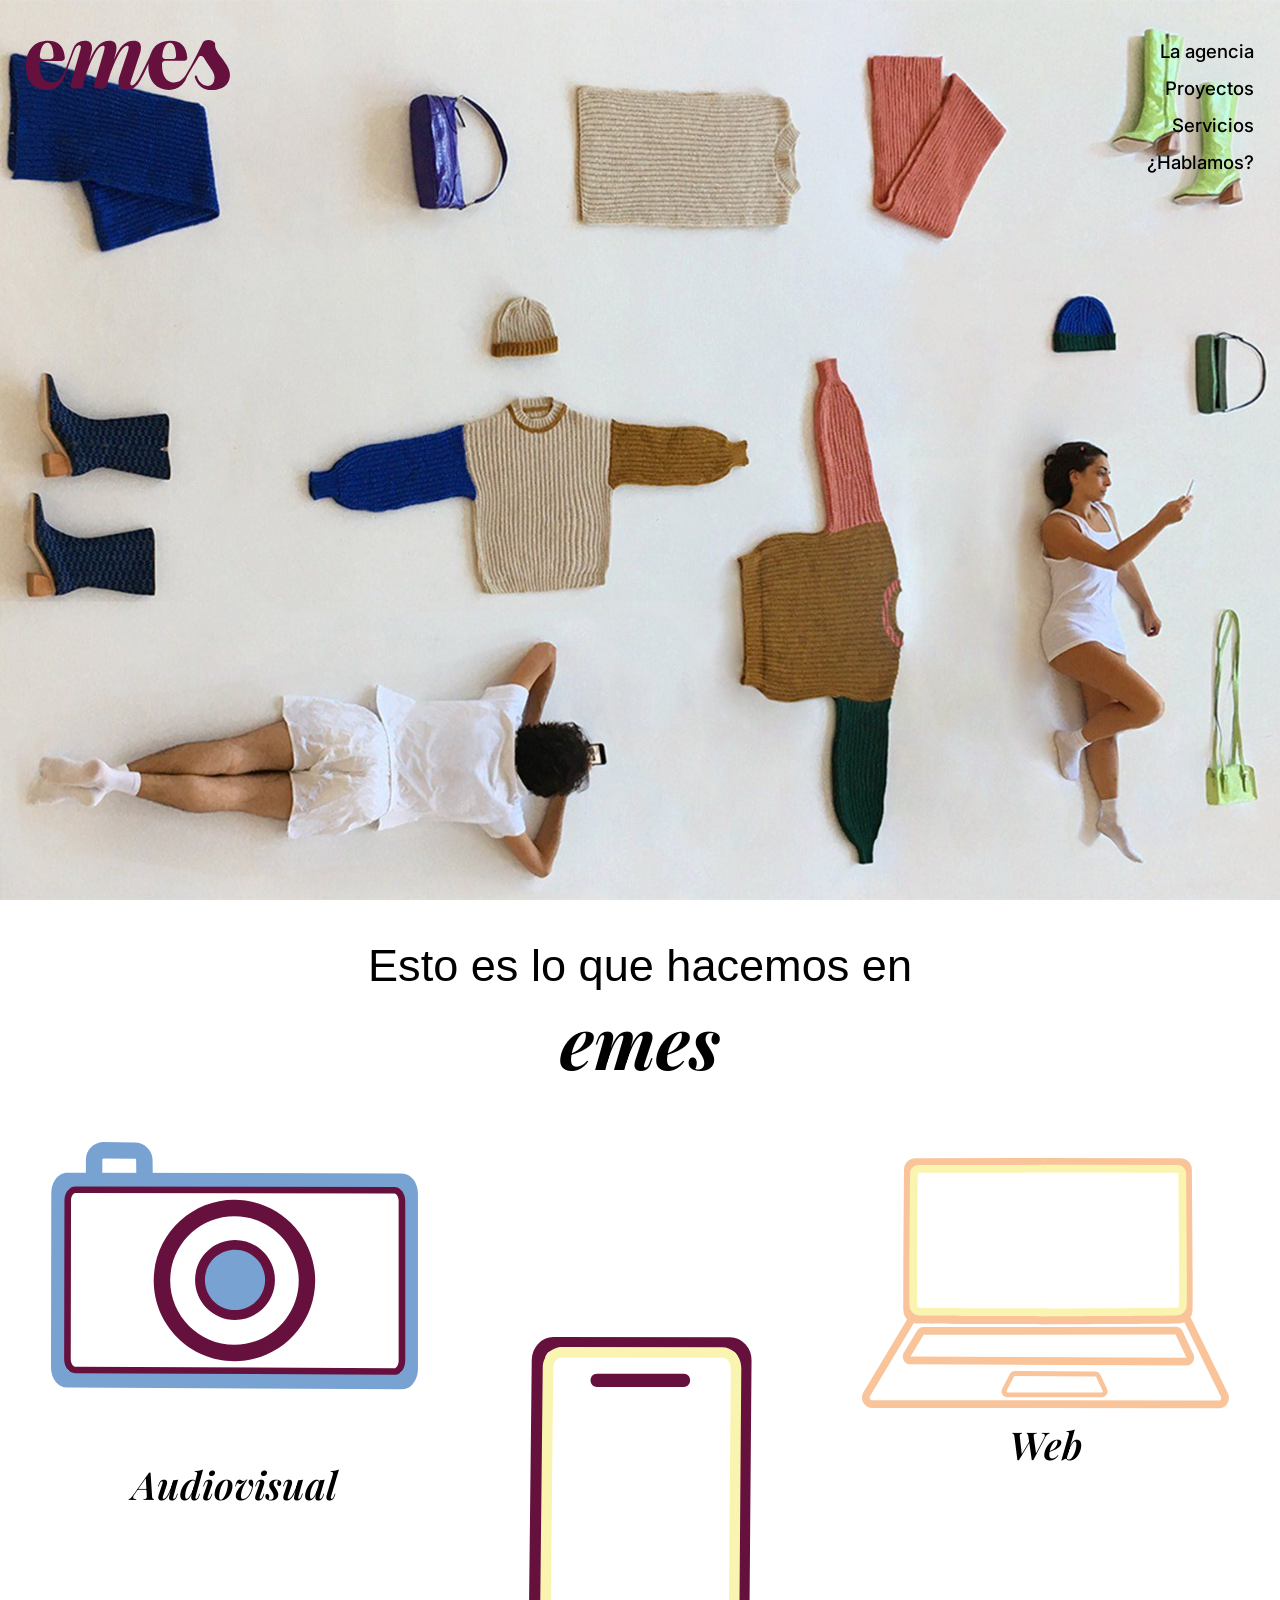
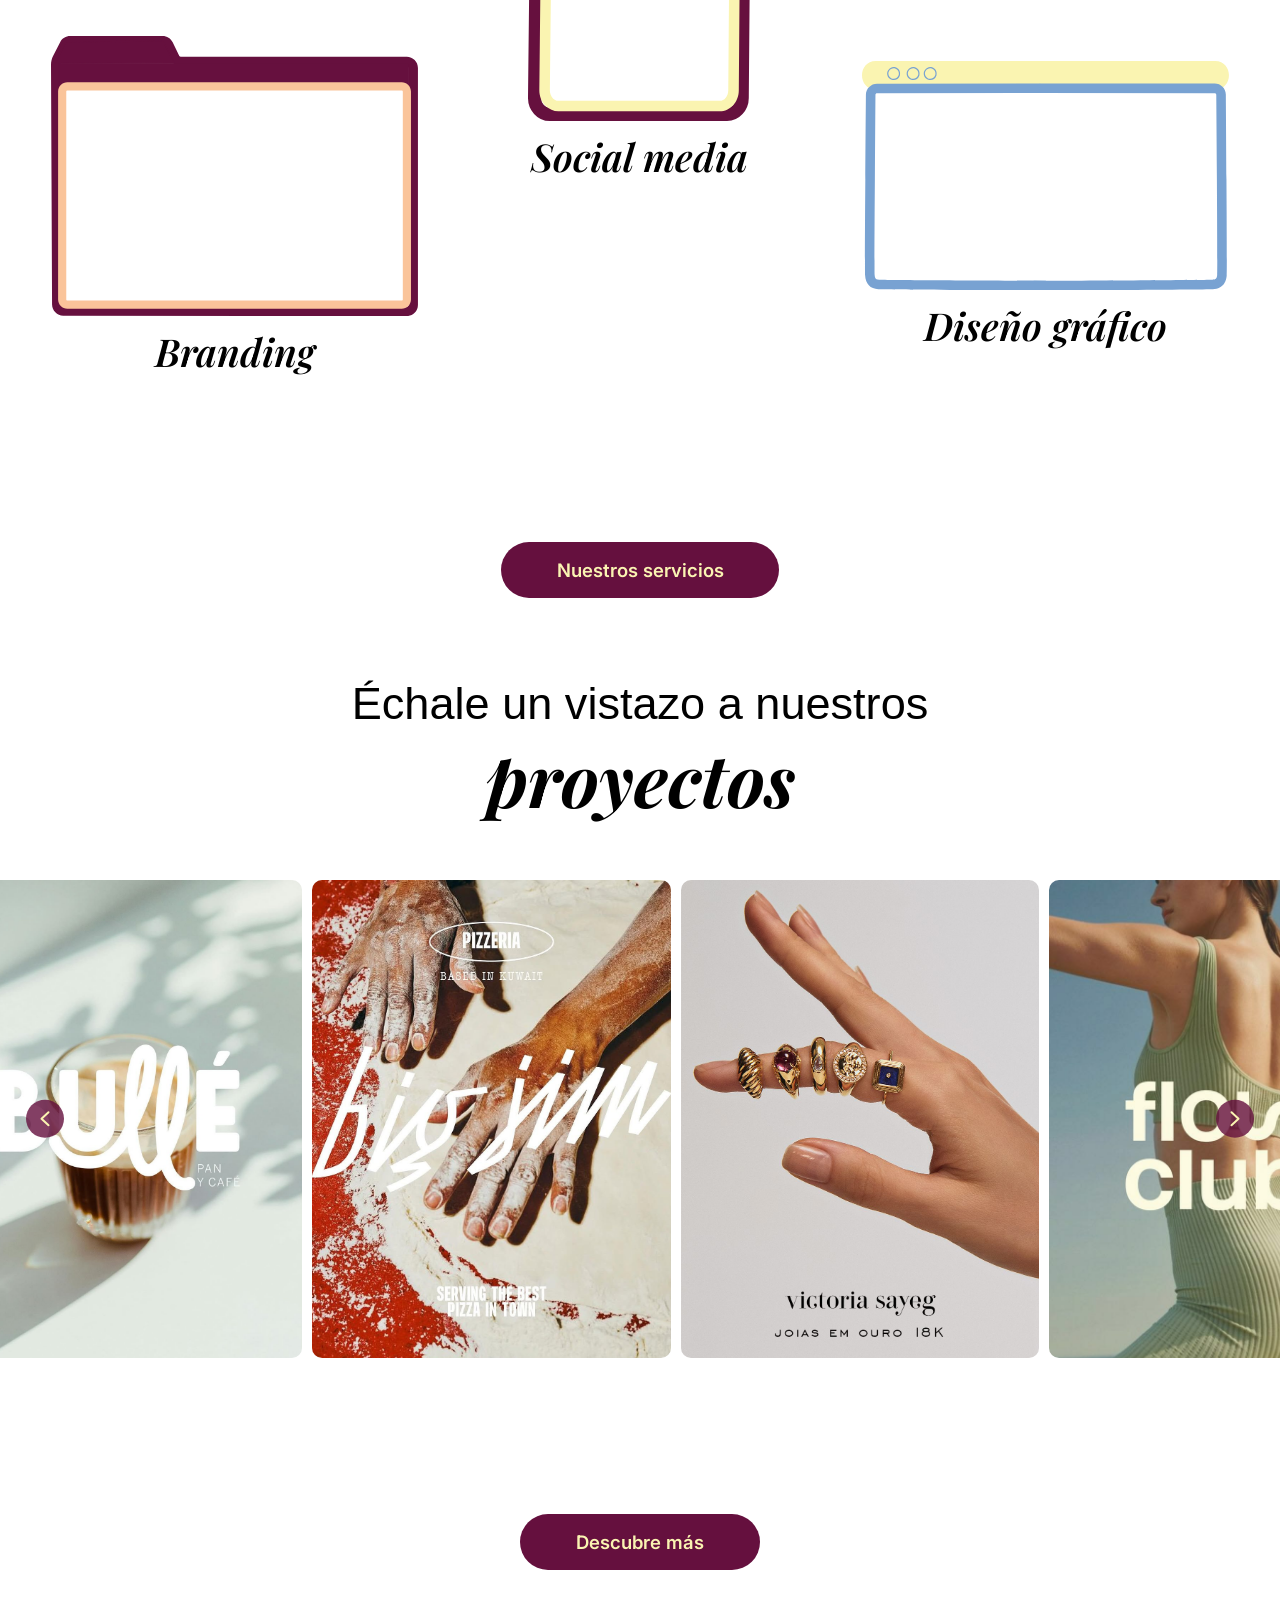
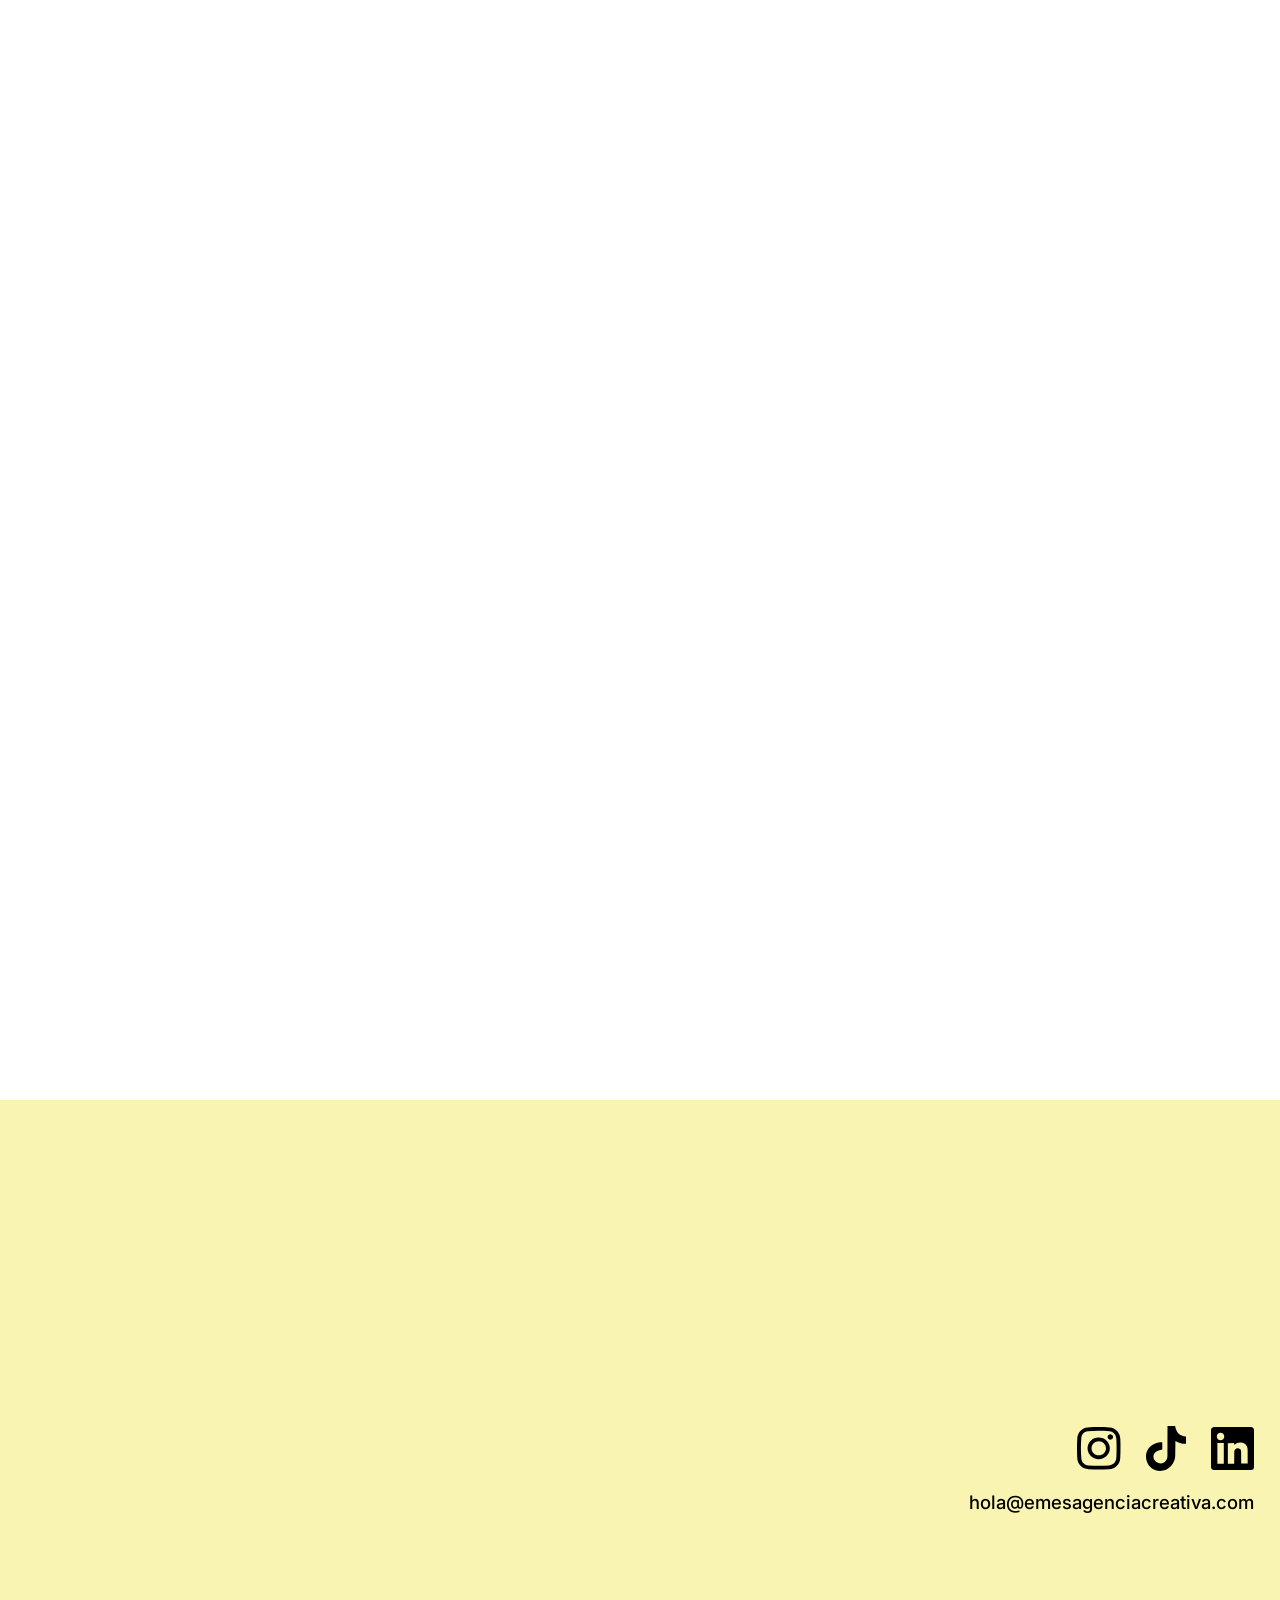
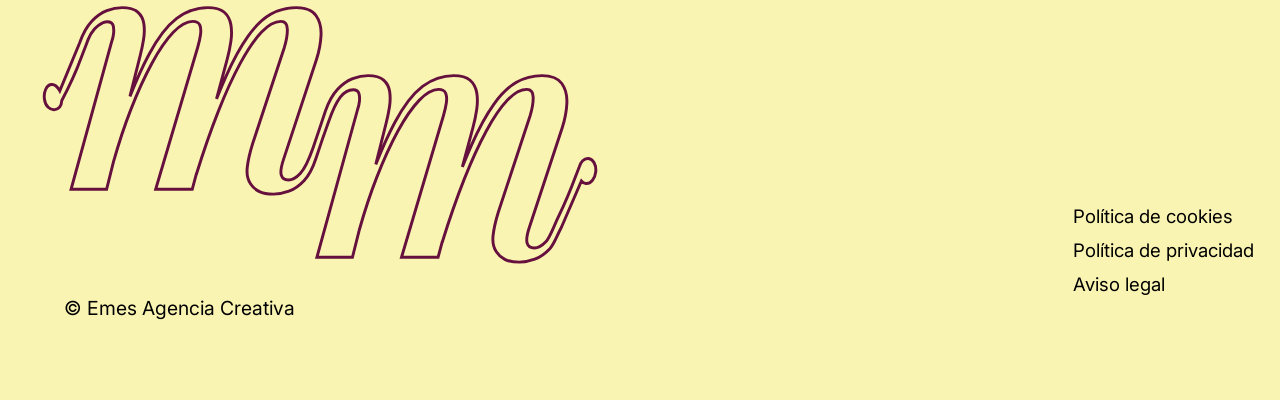
==== index.html @ 0c2b0e10 "Add files via upload" ====
<!DOCTYPE html>
<html lang="es">

<head>
    <meta charset="UTF-8">
    <meta name="viewport" content="width=device-width, initial-scale=1.0">
    <title>Emes Agencia Creativa</title>
    <link rel="preconnect" href="https://fonts.googleapis.com">
    <link rel="preconnect" href="https://fonts.gstatic.com" crossorigin>
    <link
        href="https://fonts.googleapis.com/css2?family=Inter:wght@100..900&family=Playfair+Display:ital,wght@0,400..900;1,400..900&display=swap"
        rel="stylesheet">
    <link href="https://api.fontshare.com/v2/css?f[]=excon@1,2&display=swap" rel="stylesheet">
    <link rel="stylesheet" href="estilo.css">
</head>

<body>

    <header class="header">
        <nav class="nav-container" id="main-nav">
            <h1 class="header__logo">
                <a href="#" aria-label="Emes Agencia Creativa - inicio">
                    <img src="assets/logo-emes-morado.svg" alt="logo" class="logo-img">
                    <span class="visually-hidden">Emes Agencia Creativa</span>
                </a>
            </h1>

            <input type="checkbox" id="menu-toggle" class="menu-checkbox">

            <label for="menu-toggle" class="nav__burguer" aria-label="Abrir menú">
                <span></span>
                <span></span>
                <span></span>
            </label>

            <div class="header__menu">
                <ul class="header__menu_list">
                    <li><a href="la-agencia/index.html">La agencia</a></li>
                    <li><a href="proyectos/index.html">Proyectos</a></li>
                    <li><a href="servicios/index.html">Servicios</a></li>
                    <li><a href="contacto/index.html">¿Hablamos?</a></li>
                </ul>
            </div>

            <!-- OVERLAY MENÚ HAMBURGUESA -->
            <div class="menu__overlay">

                <div class="menu__overlay_header">
                    <?xml version="1.0" encoding="UTF-8"?>
                    <svg id="svg-emes-contorno" data-name="Capa 1" xmlns="http://www.w3.org/2000/svg"
                        viewBox="0 0 265.86 65.79" class="menu__overlay_emes-logo menu__overlay_logo--solid">
                        <defs>
                            <style>
                                .cls-1 {
                                    fill: none;
                                    stroke: #66103e;
                                    stroke-miterlimit: 10;
                                }
                            </style>
                        </defs>
                        <path class="cls-1"
                            d="M264.21,39.66v-.12c-1.44-3.66-4.04-8.09-7.8-13.31l-2.72-3.62c-3.07-4.04-5.23-7.33-6.48-9.89-.31-.64-.76-1.99-1.08-3.75-.47-2.64.33-3.66-.31-4.66-2.44-3.87-8.82-4.66-13.31-2.93-1.08.42-2.81,2.23-3.65,5.11-9.07,19.13-16.88,33.25-21.14,39.73-.57.88-4.19,6.26-9.12,8.18-3.12,1.22-6.31,1.16-6.31,1.16-2.65,0-5.12-.78-7.42-2.34-2.3-1.55-4.17-4.05-5.61-7.47-1.44-3.42-2.16-7.71-2.16-12.86,0-.56,0-1.08,0-1.58.02-2.17,1.78-3.91,3.95-3.91h24.89c2.31,0,4.13-1.98,3.94-4.29-1.15-14.44-8.42-21.65-21.8-21.65-6,0-11.17,1.35-15.52,4.02-2.99,1.84-4.83,3.84-5.28,4.34-3.45,3.78-4.09,6.99-6.69,13.21-.13.31-.27.63-.27.63-.21.44-.41.82-.57,1.12-1.55,3.23-3.14,6.47-4.76,9.72-2.65,5.35-5.31,10.6-7.99,15.76-.03.06-.06.12-.1.18-.56.94-5.39,8.9-8.7,8.9-1.01,0-1.55-.5-1.55-.5-.44-.41-.67-1.06-.67-1.96,0-.78.24-1.91.71-3.38l11.45-34.47c1.08-3.11,1.63-5.96,1.63-8.53,0-2.81-.78-5.03-2.34-6.66-1.55-1.63-3.97-2.46-7.24-2.46-5.23,0-9.84,1.87-13.85,5.61-4.01,3.74-7.97,10.24-11.86,19.52l2.1-7.47c.94-3.5,1.4-6.35,1.4-8.53,0-6.08-3.08-9.12-9.22-9.12-5.61,0-10.43,2.03-14.42,6.08-4.01,4.05-7.93,10.83-11.75,20.33l2.57-10.05c.71-2.65,1.06-4.98,1.06-7.02,0-2.81-.74-5.06-2.22-6.78-1.48-1.71-3.89-2.57-7.24-2.57-1.99,0-3.85.31-5.61.94-1.94.69-3.27,1.58-3.68,1.87-2.9,2.01-4.43,4.65-5.17,6.24-.51.98-.98,2.05-1.4,3.21l-3.15,8.88c-.6,1.59-2.21,5.92-4.39,11.75-2.46,6.56-3.72,9.89-5.74,12.84-.5.73-4.1,5.93-8.05,7.45-1.78.68-5.02,1.15-6.15,1.15h-.09c-2.65,0-5.12-.78-7.42-2.34-2.3-1.55-4.17-4.05-5.61-7.47-1.44-3.42-2.16-7.71-2.16-12.86,0-.56,0-1.08,0-1.58.02-2.17,1.78-3.91,3.95-3.91h24.89c2.31,0,4.13-1.98,3.94-4.29C49.77,8.82,42.51,1.61,29.13,1.61c-8.65,0-15.59,2.78-20.8,8.35C3.1,15.52.5,23.57.5,34.09s2.43,18.06,7.3,23.31c4.87,5.25,11.43,7.89,19.69,7.89,6,0,11-1.78,15.01-5.32,3.62-3.2,6.22-7.02,7.84-11.45.68-1.86,3.89-10.52,9.63-26l2.22-5.96c.57-1.32.95-2.22,1.52-3.55l.33-.73c.24-.55.31-.74.44-1.03,0,0,.26-.58.97-1.48.2-.25.36-.42.4-.47,1.66-1.83,2.95-2.16,3.8-2.16,1.4,0,2.1.82,2.1,2.46,0,.93-.2,2.06-.59,3.38l-12.84,45.45c-.71,2.52,1.18,5.03,3.8,5.03h8.19c1.8,0,3.38-1.22,3.83-2.96l2.28-8.83v.12c3.89-13.01,8.05-23.56,12.44-31.67,4.4-8.1,8.35-12.15,11.86-12.15,1.24,0,1.87.74,1.87,2.22,0,1.16-.31,2.77-.94,4.8l-12.77,43.42c-.74,2.53,1.15,5.07,3.79,5.07h8.43c1.77,0,3.33-1.18,3.8-2.89l2.24-7.99v.35c4.52-14.65,9.02-25.81,13.5-33.48,4.48-7.67,8.31-11.51,11.51-11.51,1.08,0,1.63.78,1.63,2.34,0,1.1-.31,2.65-.94,4.68l-10.52,31.55c-1.16,3.5-1.75,6.55-1.75,9.12,0,2.18.43,3.93,1.28,5.25,1.71,2.81,4.83,4.21,9.34,4.21.61,0,1.61,0,2.87-.21,0,0,2.89-.46,5.67-2,4.04-2.22,6.87-5.51,11.89-15.03,2.3-4.36,5.11-10.1,7.93-17.05-.04.68-.1,1.79-.1,3.18,0,4.59.01,15.44,7.3,23.31,4.87,5.25,11.43,7.89,19.69,7.89,6,0,11-1.78,15.01-5.32.89-.78,3.24-2.86,5.37-6.32,1.18-1.89,1.8-3.44,1.96-3.79,1.23-2.88,5.4-10.26,15.61-26.62,1.61-2.58,5.4-2.52,6.91.12,1.35,2.37,3.38,5.57,6.11,9.59,2.31,3.37,4.02,5.97,5.13,7.83,1.11,1.84,1.89,3.83,2.36,5.93.47,2.12.37,4.32-.31,6.64-.51,1.76-1.48,4.49-4.39,5.92-2.72,1.32-5.58.71-6.57.44-3.65-.97-5.91-3.18-6.98-4.34-2.45-2.65-3.51-5.57-3.98-7.57-.19-.8-.99-1.29-1.79-1.14-.01,0-.02,0-.03,0-.85.17-1.41,1-1.21,1.84.26,1.11.65,2.35,1.21,3.66,1.2,2.84,2.77,4.9,3.97,6.26.77.8,2.55,2.52,4.76,3.89,1.23.76,2.38,1.28,2.69,1.42,1.11.48,1.78.71,2.65.91,2.85.72,8.58,1.14,14.12,0,1.89-.39,5.5-.93,9.45-3.99,2.86-2.21,4.82-5.13,5.88-8.78,1.31-4.47,1.23-8.52-.22-12.16ZM177.42,20.76c.6-5.04,1.62-8.93,3.05-11.65h-.01c1.83-3.46,4.14-5.2,6.95-5.2s4.77,2.01,6.14,6.02c1.04,3.07,1.64,6.77,1.79,11.1.08,2.26-1.69,4.15-3.95,4.15h-10.05c-2.36,0-4.21-2.07-3.93-4.42ZM18.39,20.89c.6-5.04,1.62-8.93,3.05-11.65h-.01c1.83-3.46,4.14-5.2,6.95-5.2s4.77,2.01,6.14,6.02c1.04,3.07,1.64,6.77,1.79,11.1.08,2.26-1.69,4.15-3.95,4.15h-10.05c-2.36,0-4.21-2.07-3.93-4.42Z" />
                    </svg>
                </div>

                <nav class="menu__overlay_nav">
                    <ul class="menu__overlay_nav_list">
                        <li><a href="la-agencia/index.html">La agencia</a></li>
                        <li><a href="proyectos/index.html">Proyectos</a></li>
                        <li><a href="servicios/index.html">Servicios</a></li>
                        <li><a href="contacto/index.html">¿Hablamos?</a></li>
                    </ul>
                </nav>

                <div class="menu__overlay_footer">
                    <?xml version="1.0" encoding="UTF-8"?>
                    <svg id="svg-mm-contorno" data-name="Capa 1" xmlns="http://www.w3.org/2000/svg"
                        viewBox="0 0 200.99 90.3" class="logo-mm-contorno__footer">
                        <defs>
                            <style>
                                .cls-1 {
                                    fill: none;
                                    stroke: #66103e;
                                    stroke-miterlimit: 10;
                                }
                            </style>
                        </defs>
                        <path class="cls-1"
                            d="M192.12,53.21c-1.42-.15-2.76,1.22-3.22,3.16-1.03,2.36-2.73,7.93-6.84,16.38-2.03,4.17-3.01,7.31-4.39,8.79-1.39,1.48-2.73,2.23-4.04,2.23s-2.12-.55-2.43-1.64c-.31-1.09-.08-2.81.69-5.16l11.32-34.35c.92-2.89,1.44-5.67,1.56-8.32.12-2.66-.46-4.88-1.73-6.68-1.27-1.8-3.52-2.7-6.76-2.7s-6.07.76-8.72,2.29c-2.66,1.52-5.24,4.03-7.74,7.5-2.5,3.48-5.03,8.09-7.57,13.83-1.02,2.31-2.08,4.84-3.16,7.58l3.63-13.5c.54-2.03.96-4.08,1.27-6.15.31-2.07.31-3.99,0-5.74-.31-1.76-1.06-3.16-2.25-4.22-1.2-1.06-3.06-1.58-5.6-1.58-3.85,0-7.39,1.23-10.63,3.69-3.24,2.46-6.4,6.56-9.48,12.31-2.08,3.87-4.24,8.66-6.49,14.32l3.49-13.91c.46-1.8.85-3.63,1.15-5.51.31-1.88.35-3.65.12-5.33-.23-1.68-.92-3.03-2.08-4.05-1.15-1.01-2.93-1.52-5.31-1.52-1.69,0-3.45.35-5.26,1.05-1.81.7-3.52,1.92-5.14,3.63-1.62,1.72-3,4.18-4.16,7.38l-2.58,7.74h-.01l-1.62,4.81c-1.54,4.38-3.01,7.31-4.39,8.79-1.39,1.48-2.73,2.23-4.04,2.23s-2.12-.55-2.43-1.64c-.31-1.09-.08-2.81.69-5.16l11.32-34.35c.92-2.89,1.44-5.67,1.56-8.32.12-2.66-.46-4.88-1.73-6.68-1.27-1.8-3.52-2.7-6.76-2.7s-6.07.76-8.72,2.29c-2.66,1.52-5.24,4.03-7.74,7.5-2.5,3.48-5.03,8.09-7.57,13.83-1.02,2.31-2.08,4.84-3.16,7.58l3.63-13.5c.54-2.03.96-4.08,1.27-6.15.31-2.07.31-3.99,0-5.74-.31-1.76-1.06-3.16-2.25-4.22-1.2-1.06-3.06-1.58-5.6-1.58-3.85,0-7.39,1.23-10.63,3.69-3.24,2.46-6.4,6.56-9.48,12.31-2.08,3.87-4.24,8.66-6.49,14.32l3.49-13.91c.46-1.8.85-3.63,1.15-5.51.31-1.88.35-3.65.12-5.33-.23-1.68-.92-3.03-2.08-4.05-1.15-1.01-2.93-1.52-5.31-1.52-1.69,0-3.45.35-5.26,1.05-1.81.7-3.52,1.92-5.14,3.63-1.62,1.72-3,4.18-4.16,7.38l-6.76,16.34c-.69-1.26-1.85-2.3-2.96-2.14-1.63.23-2.61,2.62-2.28,5,.33,2.38,1.92,3.79,3.55,3.55,1.32-.19,2.25-1.3,2.38-3.11,4.91-9.22,6.19-13.57,7.1-15.9.84-2.15,1.16-2.99,1.9-4.96.3-.8.98-2.17,2.15-3.53,0,0,2.2-2.52,4.39-2.52,1.08,0,1.73.41,1.96,1.23.23.82.29,1.76.17,2.81-.12,1.06-.33,1.98-.64,2.76l-13.87,50.41h12.13l2.36-9.4c1.79-6.35,3.75-12.29,5.9-17.79,2.35-6.02,4.76-11.29,7.22-15.82,2.46-4.53,4.89-8.05,7.28-10.55,2.39-2.5,4.58-3.75,6.59-3.75,1.31,0,2.14.43,2.48,1.29.35.86.42,1.95.23,3.28-.19,1.33-.52,2.77-.98,4.34l-14.33,48.41h12.48l1.43-5.32-.04.28c2.46-7.97,4.97-15.16,7.51-21.57,2.54-6.41,5.06-11.92,7.57-16.53,2.5-4.61,4.91-8.13,7.22-10.55,2.31-2.42,4.51-3.63,6.59-3.63,1.46,0,2.2.92,2.2,2.75s-.35,3.89-1.04,6.15l-10.86,32.94c-.92,2.97-1.52,5.61-1.79,7.91-.27,2.31.1,4.2,1.1,5.69.69,1.1,1.66,1.95,2.89,2.58,1.23.62,2.89.94,4.97.94,1.69,0,3.45-.33,5.26-1s3.52-1.85,5.14-3.58c1.62-1.72,2.96-4.22,4.04-7.5l2.57-7.62h.02l1.73-4.92c1.39-3.99,2.73-6.82,4.04-8.5,1.31-1.68,2.77-2.52,4.39-2.52,1.08,0,1.73.41,1.96,1.23.23.82.29,1.76.17,2.81-.12,1.06-.33,1.98-.64,2.76l-13.87,50.41h12.13l2.36-9.4c1.79-6.35,3.75-12.29,5.9-17.79,2.35-6.02,4.76-11.29,7.22-15.82,2.46-4.53,4.89-8.05,7.28-10.55,2.39-2.5,4.58-3.75,6.59-3.75,1.31,0,2.14.43,2.48,1.29.35.86.42,1.95.23,3.28-.19,1.33-.52,2.77-.98,4.34l-14.33,48.41h12.48l1.43-5.32-.04.28c2.46-7.97,4.97-15.16,7.51-21.57,2.54-6.41,5.06-11.92,7.57-16.53,2.5-4.61,4.91-8.13,7.22-10.55,2.31-2.42,4.51-3.63,6.59-3.63,1.46,0,2.2.92,2.2,2.75s-.35,3.89-1.04,6.15l-10.86,32.94c-.92,2.97-1.52,5.61-1.79,7.91-.27,2.31.1,4.2,1.1,5.69.69,1.1,1.66,1.95,2.89,2.58,1.23.62,2.89.94,4.97.94,1.69,0,3.45-.33,5.26-1s3.52-1.85,5.14-3.58c1.62-1.72,2.35-4.35,4.04-7.5l6.74-15.61c.42.49.94.81,1.53.87,1.62.17,3.12-1.61,3.36-3.98.24-2.36-.88-4.41-2.5-4.58Z" />
                    </svg>

                    <div class="footer__items">
                        <div class="footer__social-icons">
                            <a href="#" aria-label="Instagram">
                                <svg width="44" height="43" viewBox="0 0 44 43" fill="none"
                                    xmlns="http://www.w3.org/2000/svg">
                                    <path
                                        d="M31.9839 42.2702C24.9396 42.6569 18.2015 42.6569 11.4635 42.2702C5.20669 41.8835 0.612551 37.4577 0.262522 31.3562C-0.0875074 24.6961 -0.0875074 18.1649 0.262522 11.4618C0.525044 5.66109 4.8129 0.891594 10.6759 0.418942C18.0703 -0.139647 25.1584 -0.139647 32.5527 0.418942C38.6345 0.848626 43.0536 5.70406 43.3162 11.6767C43.5787 18.3368 43.5787 24.6961 43.2286 31.3562C42.9224 37.3288 38.4157 42.0124 32.0277 42.3131L31.9839 42.2702ZM32.1152 38.403C36.4906 38.1452 39.1158 34.7507 39.3345 30.8406C39.6846 24.3953 39.6846 18.1219 39.3345 11.6337C39.1158 7.80951 36.5343 4.58688 32.509 4.24313C25.1584 3.64157 17.9828 3.5986 10.6759 4.2861C7.26311 4.62985 4.68165 7.29389 4.37537 10.6884C3.71906 17.7352 3.76282 24.6961 4.37537 31.7429C4.68165 35.4382 7.6569 38.1452 11.4197 38.403C18.289 38.8327 25.0709 38.8757 32.1589 38.403H32.1152Z"
                                        fill="black" />
                                    <path
                                        d="M35.9217 9.91453C35.9217 8.49657 34.7404 7.37939 33.3403 7.37939C31.9401 7.37939 30.7588 8.49657 30.7588 9.91453C30.7588 11.3325 31.9401 12.4497 33.3403 12.4497C34.7404 12.4497 35.9217 11.3325 35.9217 9.91453Z"
                                        fill="black" />
                                    <path
                                        d="M32.8593 21.3017C32.8593 27.3172 27.8714 32.2156 21.7021 32.2156C15.5328 32.2156 10.5449 27.3172 10.5449 21.3017C10.5449 15.2861 15.5328 10.3877 21.7021 10.3877C27.8714 10.3877 32.8593 15.2861 32.8593 21.3017ZM28.9652 21.2587C28.9652 17.3486 25.7275 14.1689 21.7459 14.1689C17.7643 14.1689 14.5265 17.3486 14.5265 21.2587C14.5265 25.1688 17.7643 28.3485 21.7459 28.3485C25.7275 28.3485 28.9652 25.1688 28.9652 21.2587Z"
                                        fill="black" />
                                    <path
                                        d="M33.3403 12.4497C34.766 12.4497 35.9217 11.3146 35.9217 9.91453C35.9217 8.51441 34.766 7.37939 33.3403 7.37939C31.9146 7.37939 30.7588 8.51441 30.7588 9.91453C30.7588 11.3146 31.9146 12.4497 33.3403 12.4497Z"
                                        fill="black" />
                                </svg>
                            </a>

                            <a href="#" aria-label="TikTok">
                                <svg width="40" height="45" viewBox="0 0 40 45" fill="none"
                                    xmlns="http://www.w3.org/2000/svg">
                                    <path
                                        d="M9.56337 44.2223C5.0396 42.7078 2.05306 38.9866 0.867215 35.4817C-0.757829 30.7219 -0.0990411 25.8757 2.84361 22.1111C6.04977 18.0005 10.9688 16.2264 16.2832 16.1831V23.5823C13.7797 24.2747 11.2763 24.7074 9.47555 26.2218C6.22546 28.9911 7.05993 33.7941 10.3539 36.0442C12.5499 37.5154 15.1852 37.9481 17.6447 36.7365C19.4893 35.8278 21.4218 33.1451 21.4218 30.4623L21.5096 0H29.1518C29.8984 5.92804 33.7633 10.3416 40 10.4714V17.7408C36.135 18.0437 33.0167 16.7456 29.4153 14.885L29.2396 29.7267C29.2396 33.5778 27.5267 37.2558 25.0233 40.0683C21.2022 44.3521 15.273 46.1262 9.56337 44.2656V44.2223Z"
                                        fill="black" />
                                </svg>
                            </a>

                            <a href="#" aria-label="LinkedIn">
                                <svg width="43" height="43" viewBox="0 0 43 43" fill="none"
                                    xmlns="http://www.w3.org/2000/svg">
                                    <path
                                        d="M40.223 42.9566H2.73362C1.30174 42.9566 0 41.5247 0 40.1362V3.25429C0 1.34511 1.04141 0.347124 2.95059 0H39.8759C41.3945 0 43 1.30172 43 2.82038V40.1362C43 41.3946 41.8719 43 40.2664 43L40.223 42.9566ZM13.2775 9.5893C13.2775 7.54995 11.5853 5.85772 9.54596 5.85772C7.50661 5.85772 5.81438 7.50656 5.81438 9.5893C5.81438 11.672 7.50661 13.3209 9.54596 13.3209C11.5853 13.3209 13.2775 11.672 13.2775 9.5893ZM23.3007 24.776C23.3007 22.6932 25.0363 21.4349 26.5984 21.3047C28.0737 21.218 30.113 22.2593 30.113 24.0817L30.1998 36.6216H36.665L36.6216 22.6499C36.6216 18.7447 33.888 15.9243 30.0696 15.5772C27.553 15.3602 25.3401 16.1847 23.6044 17.8769L22.9536 16.0545L16.8355 16.1413V36.665H23.1706L23.3007 24.776ZM12.8002 16.0545H6.37841V36.665H12.8002V16.0545Z"
                                        fill="black" />
                                </svg>
                            </a>
                        </div>

                        <p class="footer__copyright">© Emes Agencia Creativa</p>
                    </div>
                </div>

            </div>

        </nav>
    </header>

    <section class="hero">
    <img src="assets/img-home-mobile.png" alt="Emes Agencia Creativa" class="hero__img hero__img--mobile">
    <img src="assets/img-home-desktop.jpg" alt="Emes Agencia Creativa" class="hero__img hero__img--desktop">
</section>

<section class="seccion-servicios">
    <div class="servicios__header">
        <h2 class="titulo1-excon">Esto es lo que hacemos en</h2>
        <h2 class="titulo2-playfair">emes</h2>
    </div>

    <div class="servicios__lista">

        <div class="servicio">
            <div class="servicio__icono">
                <!-- SVG audiovisual --> 
                <?xml version="1.0" encoding="utf-8"?>
                <svg version="1.1" id="Capa_1" xmlns="http://www.w3.org/2000/svg" xmlns:xlink="http://www.w3.org/1999/xlink" x="0px"
                    y="0px" viewBox="0 0 335.95 281.18" style="enable-background:new 0 0 335.95 281.18;" xml:space="preserve">
                    <style type="text/css">
                        .st0 {
                            fill: #FAF4B1;
                        }
                
                        .st1 {
                            fill: #78A2D2;
                            stroke: #000000;
                            stroke-miterlimit: 10;
                        }
                
                        .st2 {
                            fill: none;
                            stroke: #000000;
                            stroke-miterlimit: 10;
                        }
                
                        .st3 {
                            fill: none;
                            stroke: #F9F3B0;
                            stroke-width: 46;
                            stroke-linecap: round;
                            stroke-linejoin: round;
                            stroke-miterlimit: 10;
                        }
                
                        .st4 {
                            fill: none;
                            stroke: #66103E;
                            stroke-width: 46;
                            stroke-linecap: round;
                            stroke-linejoin: round;
                            stroke-miterlimit: 10;
                        }
                
                        .st5 {
                            fill: none;
                            stroke: #78A1D1;
                            stroke-width: 46;
                            stroke-linecap: round;
                            stroke-linejoin: round;
                            stroke-miterlimit: 10;
                        }
                
                        .st6 {
                            fill: none;
                            stroke: #FAC49A;
                            stroke-width: 46;
                            stroke-linecap: round;
                            stroke-linejoin: round;
                            stroke-miterlimit: 10;
                        }
                
                        .st7 {
                            fill: none;
                            stroke: #FAF4B1;
                            stroke-width: 46;
                            stroke-linecap: round;
                            stroke-linejoin: round;
                            stroke-miterlimit: 10;
                        }
                
                        .st8 {
                            fill: #78A2D2;
                        }
                
                        .st9 {
                            fill: none;
                            stroke: #FAF4B1;
                            stroke-width: 30;
                            stroke-linecap: round;
                            stroke-linejoin: round;
                            stroke-miterlimit: 10;
                        }
                
                        .st10 {
                            fill: #FFFFFF;
                        }
                
                        .st11 {
                            fill: #FAC49A;
                        }
                
                        .st12 {
                            fill: #66103E;
                        }
                
                        .st13 {
                            fill: none;
                            stroke: #FAC49A;
                            stroke-width: 20;
                            stroke-linecap: round;
                            stroke-linejoin: round;
                            stroke-miterlimit: 10;
                        }
                
                        .st14 {
                            fill: none;
                            stroke: #78A2D2;
                            stroke-width: 8;
                            stroke-miterlimit: 10;
                        }
                
                        .st15 {
                            fill: none;
                            stroke: #78A2D2;
                            stroke-miterlimit: 10;
                        }
                
                        .st16 {
                            fill: none;
                            stroke: #66103E;
                            stroke-width: 8;
                            stroke-miterlimit: 10;
                        }
                
                        .st17 {
                            fill: #66103E;
                            stroke: #66103E;
                            stroke-miterlimit: 10;
                        }
                
                        .st18 {
                            fill: none;
                            stroke: #FAC49A;
                            stroke-width: 7;
                            stroke-miterlimit: 10;
                        }
                
                        .st19 {
                            fill: none;
                            stroke: #FAC49A;
                            stroke-width: 13;
                            stroke-miterlimit: 10;
                        }
                
                        .st20 {
                            fill: none;
                            stroke: #FAC49A;
                            stroke-width: 8;
                            stroke-miterlimit: 10;
                        }
                
                        .st21 {
                            fill: none;
                            stroke: #FAC49A;
                            stroke-width: 5;
                            stroke-miterlimit: 10;
                        }
                
                        .st22 {
                            fill: none;
                            stroke: #FAF4B1;
                            stroke-width: 8;
                            stroke-miterlimit: 10;
                        }
                
                        .st23 {
                            fill: none;
                            stroke: #66103E;
                            stroke-width: 10;
                            stroke-miterlimit: 10;
                        }
                
                        .st24 {
                            fill: none;
                            stroke: #78A2D2;
                            stroke-width: 10;
                            stroke-miterlimit: 10;
                        }
                
                        .st25 {
                            fill: none;
                            stroke: #66103E;
                            stroke-width: 4;
                            stroke-miterlimit: 10;
                        }
                
                        .st26 {
                            fill: #78A2D2;
                            stroke: #66103E;
                            stroke-width: 6;
                            stroke-miterlimit: 10;
                        }
                
                        .st27 {
                            fill: #66103E;
                            stroke: #000000;
                            stroke-miterlimit: 10;
                        }
                
                        .st28 {
                            fill: #FAC49A;
                            stroke: #000000;
                            stroke-miterlimit: 10;
                        }
                
                        .st29 {
                            fill: #FAF4B1;
                            stroke: #000000;
                            stroke-miterlimit: 10;
                        }
                    </style>
                    <g>
                        <g>
                            <g>
                                <path class="st8" d="M321.1,226.39c-0.02,0-0.04,0-0.06,0l-306.26-1.58C6.48,224.77-0.02,216.64,0,206.3L0.27,46.59
                				C0.28,42.2,1.5,37.97,3.7,34.68c2.79-4.15,6.98-6.51,11.44-6.52l305.99,0.57c8.31,0.01,14.82,8.13,14.82,18.47v160.73
                				c0,5.71-2,10.98-5.49,14.45C327.86,224.97,324.53,226.39,321.1,226.39z M15.84,209.76l304.28,1.57c0.35-0.6,0.78-1.78,0.78-3.41
                				V47.2c0-1.63-0.43-2.82-0.78-3.42L16.1,43.21c-0.35,0.6-0.78,1.78-0.78,3.4L7.8,46.6l7.53,0.01l-0.27,159.71
                				C15.05,207.97,15.49,209.16,15.84,209.76z" />
                            </g>
                            <g>
                                <g>
                                    <path class="st12" d="M314.33,213.14c-0.01,0-0.03,0-0.04,0L22.01,211.7c-5.6-0.03-9.97-5.73-9.96-12.99l0.26-145.14
                					c0.01-7.25,4.4-12.93,10-12.93c0,0,0.01,0,0.01,0l292.02,0.51c5.6,0.01,9.98,5.7,9.98,12.96v146.07c0,4.09-1.41,7.84-3.88,10.29
                					C318.72,212.19,316.55,213.14,314.33,213.14z M15.33,53.57l3.01,0.01l-0.26,145.14c-0.01,3.97,2.09,6.94,3.96,6.95l292.28,1.44
                					c0.77,0.03,1.46-0.49,1.88-0.91c1.3-1.29,2.1-3.6,2.1-6.02V54.11c0-3.96-2.1-6.93-3.97-6.93L22.31,46.66c0,0,0,0,0,0
                					c-1.87,0-3.97,2.95-3.97,6.92L15.33,53.57z" />
                                </g>
                            </g>
                            <g>
                                <path class="st12" d="M167.97,200.75c-40.75,0-73.91-33.15-73.91-73.91s33.15-73.91,73.91-73.91s73.91,33.15,73.91,73.91
                				S208.73,200.75,167.97,200.75z M167.97,67.99c-32.45,0-58.85,26.4-58.85,58.85s26.4,58.85,58.85,58.85s58.85-26.4,58.85-58.85
                				S200.43,67.99,167.97,67.99z" />
                            </g>
                            <g>
                                <circle class="st8" cx="168.47" cy="126.3" r="32.07" />
                                <path class="st12" d="M168.47,162.89c-20.17,0-36.58-16.41-36.58-36.58s16.41-36.58,36.58-36.58c20.17,0,36.58,16.41,36.58,36.58
                				S188.65,162.89,168.47,162.89z M168.47,98.75c-15.19,0-27.55,12.36-27.55,27.55s12.36,27.55,27.55,27.55
                				c15.19,0,27.55-12.36,27.55-27.55S183.67,98.75,168.47,98.75z" />
                            </g>
                            <g>
                                <path class="st8" d="M46.93,32.15l-15.05-0.1l0.11-16.2c0.02-8.4,6.79-15.36,15.4-15.83L47.64,0l28.77,0.35c0.04,0,0.08,0,0.11,0
                				c8.85,0,16.21,6.86,16.46,15.39l0.17,13.28L78.1,29.21l-0.17-13.16c0-0.11-0.49-0.65-1.41-0.65c-0.01,0-0.02,0-0.03,0H76.3
                				l-28.26-0.35c-0.78,0.1-1,0.59-1,0.85L46.93,32.15z" />
                            </g>
                        </g>
                    </g>
                </svg>

            </div>
            <div class="servicio__texto">
                <div class="servicio__nombre">Audiovisual</div>
                <p class="servicio__cta">Historias que cobran vida</p>
                <p class="servicio__descripcion">Producción fotográfica</p>
                <p class="servicio__descripcion">Vídeo</p>
            </div>
        </div>

        <div class="servicio servicio--derecha">
            <div class="servicio__icono">
                <!-- SVG web-->
            <?xml version="1.0" encoding="utf-8"?>
            <!-- Generator: Adobe Illustrator 26.1.0, SVG Export Plug-In . SVG Version: 6.00 Build 0)  -->
            <svg version="1.1" id="Capa_1" xmlns="http://www.w3.org/2000/svg" xmlns:xlink="http://www.w3.org/1999/xlink" x="0px"
                y="0px" viewBox="0 0 543.5 370.82" style="enable-background:new 0 0 543.5 370.82;" xml:space="preserve">
                <style type="text/css">
                    .st0 {
                        fill: #FAF4B1;
                    }
            
                    .st1 {
                        fill: #78A2D2;
                        stroke: #000000;
                        stroke-miterlimit: 10;
                    }
            
                    .st2 {
                        fill: none;
                        stroke: #000000;
                        stroke-miterlimit: 10;
                    }
            
                    .st3 {
                        fill: none;
                        stroke: #F9F3B0;
                        stroke-width: 46;
                        stroke-linecap: round;
                        stroke-linejoin: round;
                        stroke-miterlimit: 10;
                    }
            
                    .st4 {
                        fill: none;
                        stroke: #66103E;
                        stroke-width: 46;
                        stroke-linecap: round;
                        stroke-linejoin: round;
                        stroke-miterlimit: 10;
                    }
            
                    .st5 {
                        fill: none;
                        stroke: #78A1D1;
                        stroke-width: 46;
                        stroke-linecap: round;
                        stroke-linejoin: round;
                        stroke-miterlimit: 10;
                    }
            
                    .st6 {
                        fill: none;
                        stroke: #FAC49A;
                        stroke-width: 46;
                        stroke-linecap: round;
                        stroke-linejoin: round;
                        stroke-miterlimit: 10;
                    }
            
                    .st7 {
                        fill: none;
                        stroke: #FAF4B1;
                        stroke-width: 46;
                        stroke-linecap: round;
                        stroke-linejoin: round;
                        stroke-miterlimit: 10;
                    }
            
                    .st8 {
                        fill: #78A2D2;
                    }
            
                    .st9 {
                        fill: none;
                        stroke: #FAF4B1;
                        stroke-width: 30;
                        stroke-linecap: round;
                        stroke-linejoin: round;
                        stroke-miterlimit: 10;
                    }
            
                    .st10 {
                        fill: #FFFFFF;
                    }
            
                    .st11 {
                        fill: #FAC49A;
                    }
            
                    .st12 {
                        fill: #66103E;
                    }
            
                    .st13 {
                        fill: none;
                        stroke: #FAC49A;
                        stroke-width: 20;
                        stroke-linecap: round;
                        stroke-linejoin: round;
                        stroke-miterlimit: 10;
                    }
            
                    .st14 {
                        fill: none;
                        stroke: #78A2D2;
                        stroke-width: 8;
                        stroke-miterlimit: 10;
                    }
            
                    .st15 {
                        fill: none;
                        stroke: #78A2D2;
                        stroke-miterlimit: 10;
                    }
            
                    .st16 {
                        fill: none;
                        stroke: #66103E;
                        stroke-width: 8;
                        stroke-miterlimit: 10;
                    }
            
                    .st17 {
                        fill: #66103E;
                        stroke: #66103E;
                        stroke-miterlimit: 10;
                    }
            
                    .st18 {
                        fill: none;
                        stroke: #FAC49A;
                        stroke-width: 7;
                        stroke-miterlimit: 10;
                    }
            
                    .st19 {
                        fill: none;
                        stroke: #FAC49A;
                        stroke-width: 13;
                        stroke-miterlimit: 10;
                    }
            
                    .st20 {
                        fill: none;
                        stroke: #FAC49A;
                        stroke-width: 8;
                        stroke-miterlimit: 10;
                    }
            
                    .st21 {
                        fill: none;
                        stroke: #FAC49A;
                        stroke-width: 5;
                        stroke-miterlimit: 10;
                    }
            
                    .st22 {
                        fill: none;
                        stroke: #FAF4B1;
                        stroke-width: 8;
                        stroke-miterlimit: 10;
                    }
            
                    .st23 {
                        fill: none;
                        stroke: #66103E;
                        stroke-width: 10;
                        stroke-miterlimit: 10;
                    }
            
                    .st24 {
                        fill: none;
                        stroke: #78A2D2;
                        stroke-width: 10;
                        stroke-miterlimit: 10;
                    }
            
                    .st25 {
                        fill: none;
                        stroke: #66103E;
                        stroke-width: 4;
                        stroke-miterlimit: 10;
                    }
            
                    .st26 {
                        fill: #78A2D2;
                        stroke: #66103E;
                        stroke-width: 6;
                        stroke-miterlimit: 10;
                    }
            
                    .st27 {
                        fill: #66103E;
                        stroke: #000000;
                        stroke-miterlimit: 10;
                    }
            
                    .st28 {
                        fill: #FAC49A;
                        stroke: #000000;
                        stroke-miterlimit: 10;
                    }
            
                    .st29 {
                        fill: #FAF4B1;
                        stroke: #000000;
                        stroke-miterlimit: 10;
                    }
                </style>
                <g>
                    <g>
                        <g>
                            <g>
                                <g>
                                    <path class="st11" d="M275.46,246.24c-95.91-0.37-188.92-0.97-195.14-1.26c-11.34-0.54-18.47-7.9-19.08-19.7
            						c-0.51-9.86,0.6-162.1,0.95-208.53c0.07-9.08,7.54-16.47,16.66-16.48l189.88-0.22l0.02,18.65L80.83,18.91
            						c-0.68,90.62-1.34,198.03-0.96,205.41c0.05,0.99,0.19,1.59,0.29,1.92c0.21,0.04,0.55,0.08,1.05,0.11
            						c5.3,0.25,91.35,0.85,194.33,1.24L275.46,246.24z" />
                                </g>
                                <g>
                                    <path class="st11" d="M261.18,246.26l-0.07-18.65c110.22-0.4,202.27-1,207.91-1.25c0.95-0.04,1.46-0.15,1.71-0.22
            						c0.1-0.27,0.25-0.83,0.3-1.84c0.4-7.37-0.3-114.8-1.03-205.44l-201.66-0.22L268.38,0l203.6,0.22
            						c9.12,0.01,16.59,7.4,16.66,16.47c0.38,46.44,1.56,198.75,1.02,208.63c-0.65,11.79-8.05,19.15-19.81,19.67
            						C463.27,245.28,363.81,245.89,261.18,246.26z" />
                                </g>
                            </g>
                        </g>
                        <g>
                            <path class="st11" d="M529.5,370.82c-0.01,0-0.01,0-0.02,0l-515.49-0.68c-5.31-0.01-9.93-3.07-12.37-8.19
            				c-2.66-5.58-2-12.19,1.64-16.97l65.28-108.89l9.84,5.9L12.71,351.53l-0.25,0.31c-1.28,1.58-1.16,3.73-0.48,5.17
            				c0.29,0.61,0.95,1.65,2.02,1.65l515.49,0.68c0,0,0,0,0,0c1.03,0,1.67-0.96,1.97-1.54c0.7-1.37,0.88-3.48-0.3-5.12l-0.28-0.39
            				L475.6,239.48l10.3-5.05l54.89,111.99c3.25,4.86,3.61,11.32,0.89,16.62C539.18,367.91,534.63,370.82,529.5,370.82z" />
                        </g>
                        <g>
                            <path class="st11" d="M355.2,354.36l-139.89-0.01c0,0-0.01,0-0.01,0c-3.01,0-5.75-1.54-7.32-4.11c-1.57-2.58-1.69-5.72-0.3-8.41
            				l11.14-21.55c1.48-2.87,4.4-4.64,7.62-4.64c0.01,0,0.03,0,0.04,0l119.1,0.77c3.3,0.01,6.35,1.96,7.74,4.97l9.65,20.79
            				c1.24,2.67,1.04,5.74-0.55,8.23C360.85,352.87,358.15,354.35,355.2,354.36z M215.31,347.17l139.89,0.01
            				c0.67,0,1.03-0.41,1.18-0.65c0.16-0.24,0.37-0.74,0.09-1.35l-9.65-20.79c-0.23-0.49-0.73-0.81-1.27-0.82l-119.1-0.77
            				c-0.53-0.03-1.01,0.29-1.25,0.76l-11.14,21.55c-0.32,0.61-0.11,1.13,0.05,1.38S214.62,347.17,215.31,347.17
            				C215.31,347.17,215.31,347.17,215.31,347.17z" />
                        </g>
                        <g>
                            <g>
                                <g>
                                    <path class="st0" d="M275.65,234.37c-93.48-0.35-184.05-0.91-190.02-1.18c-9.29-0.42-14.91-6.1-15.41-15.58
            						c-0.49-9.15,0.59-151.4,0.93-194.78c0.05-6.86,5.84-12.44,12.9-12.45l185.05-0.21l0.01,11.48L84.05,21.85
            						c-0.85,0-1.43,0.55-1.43,1.07c-0.7,89.23-1.32,187.07-0.95,194.08c0.22,4.13,1.47,4.59,4.47,4.73
            						c5.75,0.26,97.86,0.83,189.55,1.17L275.65,234.37z" />
                                </g>
                                <g>
                                    <path class="st0" d="M261.71,234.38l-0.04-11.48c98.07-0.34,196.62-0.91,202.77-1.17c3.93-0.17,4.94-1.1,5.15-4.75
            						c0.4-7-0.26-104.86-1.01-194.11c0-0.51-0.58-1.06-1.43-1.07L268.72,21.6l0.01-11.48l198.43,0.21
            						c7.05,0.01,12.84,5.59,12.9,12.44c0.37,43.4,1.52,185.71,1,194.87c-0.32,5.57-2.84,15-16.12,15.56
            						C458.55,233.48,361.68,234.04,261.71,234.38z" />
                                </g>
                            </g>
                        </g>
                        <g>
                            <path class="st11"
                                d="M480.64,307.33c-0.02,0-0.03,0-0.05,0l-408.81-1.67c-4.15-0.02-7.85-2.2-9.9-5.83
            				c-2.03-3.61-1.96-8.06,0.18-11.61l19.44-32.24c2.06-3.41,5.8-5.53,9.77-5.53c0.01,0,0.02,0,0.02,0L464.57,250
            				c4.19,0.01,8.02,2.3,10.02,5.98l0.15,0.31l16.02,34.21c1.87,3.58,1.75,7.77-0.33,11.25
            				C488.34,305.25,484.69,307.33,480.64,307.33z M91.31,261.92l-19.42,32.22l408.75,1.72l-0.21-0.35l-15.93-34.04L91.31,261.92z" />
                        </g>
                    </g>
                </g>
            </svg>

            </div>
            <div class="servicio__texto">
                <div class="servicio__nombre">Web</div>
                <p class="servicio__cta">Tu mejor escaparate digital</p>
                <p class="servicio__descripcion">UX/UI</p>
                <p class="servicio__descripcion">Diseño</p>
                <p class="servicio__descripcion">Desarrollo web</p>
            </div>
        </div>

<div class="servicio">
    <div class="servicio__icono servicio__icono--vertical">
        <!-- SVG social media-->
        <?xml version="1.0" encoding="utf-8"?>
        <!-- Generator: Adobe Illustrator 26.1.0, SVG Export Plug-In . SVG Version: 6.00 Build 0)  -->
        <svg version="1.1" id="Capa_1" xmlns="http://www.w3.org/2000/svg" xmlns:xlink="http://www.w3.org/1999/xlink"
            x="0px" y="0px" viewBox="0 0 169.75 291.6" style="enable-background:new 0 0 169.75 291.6;"
            xml:space="preserve">
            <style type="text/css">
                .st0 {
                    fill: #FAF4B1;
                }

                .st1 {
                    fill: #78A2D2;
                    stroke: #000000;
                    stroke-miterlimit: 10;
                }

                .st2 {
                    fill: none;
                    stroke: #000000;
                    stroke-miterlimit: 10;
                }

                .st3 {
                    fill: none;
                    stroke: #F9F3B0;
                    stroke-width: 46;
                    stroke-linecap: round;
                    stroke-linejoin: round;
                    stroke-miterlimit: 10;
                }

                .st4 {
                    fill: none;
                    stroke: #66103E;
                    stroke-width: 46;
                    stroke-linecap: round;
                    stroke-linejoin: round;
                    stroke-miterlimit: 10;
                }

                .st5 {
                    fill: none;
                    stroke: #78A1D1;
                    stroke-width: 46;
                    stroke-linecap: round;
                    stroke-linejoin: round;
                    stroke-miterlimit: 10;
                }

                .st6 {
                    fill: none;
                    stroke: #FAC49A;
                    stroke-width: 46;
                    stroke-linecap: round;
                    stroke-linejoin: round;
                    stroke-miterlimit: 10;
                }

                .st7 {
                    fill: none;
                    stroke: #FAF4B1;
                    stroke-width: 46;
                    stroke-linecap: round;
                    stroke-linejoin: round;
                    stroke-miterlimit: 10;
                }

                .st8 {
                    fill: #78A2D2;
                }

                .st9 {
                    fill: none;
                    stroke: #FAF4B1;
                    stroke-width: 30;
                    stroke-linecap: round;
                    stroke-linejoin: round;
                    stroke-miterlimit: 10;
                }

                .st10 {
                    fill: #FFFFFF;
                }

                .st11 {
                    fill: #FAC49A;
                }

                .st12 {
                    fill: #66103E;
                }

                .st13 {
                    fill: none;
                    stroke: #FAC49A;
                    stroke-width: 20;
                    stroke-linecap: round;
                    stroke-linejoin: round;
                    stroke-miterlimit: 10;
                }

                .st14 {
                    fill: none;
                    stroke: #78A2D2;
                    stroke-width: 8;
                    stroke-miterlimit: 10;
                }

                .st15 {
                    fill: none;
                    stroke: #78A2D2;
                    stroke-miterlimit: 10;
                }

                .st16 {
                    fill: none;
                    stroke: #66103E;
                    stroke-width: 8;
                    stroke-miterlimit: 10;
                }

                .st17 {
                    fill: #66103E;
                    stroke: #66103E;
                    stroke-miterlimit: 10;
                }

                .st18 {
                    fill: none;
                    stroke: #FAC49A;
                    stroke-width: 7;
                    stroke-miterlimit: 10;
                }

                .st19 {
                    fill: none;
                    stroke: #FAC49A;
                    stroke-width: 13;
                    stroke-miterlimit: 10;
                }

                .st20 {
                    fill: none;
                    stroke: #FAC49A;
                    stroke-width: 8;
                    stroke-miterlimit: 10;
                }

                .st21 {
                    fill: none;
                    stroke: #FAC49A;
                    stroke-width: 5;
                    stroke-miterlimit: 10;
                }

                .st22 {
                    fill: none;
                    stroke: #FAF4B1;
                    stroke-width: 8;
                    stroke-miterlimit: 10;
                }

                .st23 {
                    fill: none;
                    stroke: #66103E;
                    stroke-width: 10;
                    stroke-miterlimit: 10;
                }

                .st24 {
                    fill: none;
                    stroke: #78A2D2;
                    stroke-width: 10;
                    stroke-miterlimit: 10;
                }

                .st25 {
                    fill: none;
                    stroke: #66103E;
                    stroke-width: 4;
                    stroke-miterlimit: 10;
                }

                .st26 {
                    fill: #78A2D2;
                    stroke: #66103E;
                    stroke-width: 6;
                    stroke-miterlimit: 10;
                }

                .st27 {
                    fill: #66103E;
                    stroke: #000000;
                    stroke-miterlimit: 10;
                }

                .st28 {
                    fill: #FAC49A;
                    stroke: #000000;
                    stroke-miterlimit: 10;
                }

                .st29 {
                    fill: #FAF4B1;
                    stroke: #000000;
                    stroke-miterlimit: 10;
                }
            </style>
            <g>
                <g>
                    <g>
                        <path class="st23" d="M7.85,17.4L5,273.89c-0.08,6.99,5.09,12.71,11.49,12.71h134.69c6.3,0,11.43-5.55,11.49-12.44l2.08-256.35
                				c0.06-6.97-5.1-12.66-11.48-12.67L19.35,5C13.05,4.99,7.93,10.52,7.85,17.4z" />
                    </g>
                    <g>
                        <g>
                            <path class="st0"
                                d="M145.63,284.25H23.06c-3.62,0-7.09-1.48-9.76-4.18c-3.03-3.07-4.75-7.44-4.7-11.99L11.2,23.4
                					c0.09-8.71,6.57-15.79,14.45-15.79c0,0,0.01,0,0.01,0l121.88,0.13c3.61,0,7.07,1.48,9.73,4.17c3.03,3.05,4.74,7.41,4.71,11.95
                					l-1.9,244.55C160.02,277.14,153.53,284.25,145.63,284.25z M19.2,23.49L16.6,268.17c-0.03,2.43,0.84,4.72,2.38,6.28
                					c0.81,0.82,2.18,1.8,4.07,1.8h122.58c3.52,0,6.42-3.54,6.45-7.9l1.9-244.55c0.02-2.42-0.85-4.7-2.39-6.25
                					c-0.81-0.82-2.18-1.8-4.06-1.8L25.65,15.61c0,0,0,0-0.01,0C22.14,15.61,19.24,19.14,19.2,23.49L19.2,23.49z" />
                        </g>
                        <g>
                            <g>
                                <path class="st12" d="M52.33,37.91c21.97,0,43.95,0,65.92,0c6.43,0,6.45-10,0-10c-21.97,0-43.95,0-65.92,0
                						C45.9,27.91,45.89,37.91,52.33,37.91L52.33,37.91z" />
                            </g>
                        </g>
                    </g>
                </g>
            </g>
        </svg>
    </div>
    <div class="servicio__texto">
        <div class="servicio__nombre">Social media</div>
        <p class="servicio__cta">Conecta con tu comunidad</p>
        <p class="servicio__descripcion">Redes sociales</p>
        <p class="servicio__descripcion">Estrategia</p>
        <p class="servicio__descripcion">Creación y gestión de contenidos</p>
    </div>
</div>

    <div class="servicio servicio--derecha">
            <div class="servicio__icono">
                <!-- SVG diseño gráfico-->
            <?xml version="1.0" encoding="utf-8"?>
<svg version="1.1" id="Capa_1" xmlns="http://www.w3.org/2000/svg" xmlns:xlink="http://www.w3.org/1999/xlink" x="0px" y="0px"
	 viewBox="0 0 441.85 276.13" style="enable-background:new 0 0 441.85 276.13;" xml:space="preserve">
<style type="text/css">
	.st0{fill:#FAF4B1;}
	.st1{fill:#78A2D2;stroke:#000000;stroke-miterlimit:10;}
	.st2{fill:none;stroke:#000000;stroke-miterlimit:10;}
	.st3{fill:none;stroke:#F9F3B0;stroke-width:46;stroke-linecap:round;stroke-linejoin:round;stroke-miterlimit:10;}
	.st4{fill:none;stroke:#66103E;stroke-width:46;stroke-linecap:round;stroke-linejoin:round;stroke-miterlimit:10;}
	.st5{fill:none;stroke:#78A1D1;stroke-width:46;stroke-linecap:round;stroke-linejoin:round;stroke-miterlimit:10;}
	.st6{fill:none;stroke:#FAC49A;stroke-width:46;stroke-linecap:round;stroke-linejoin:round;stroke-miterlimit:10;}
	.st7{fill:none;stroke:#FAF4B1;stroke-width:46;stroke-linecap:round;stroke-linejoin:round;stroke-miterlimit:10;}
	.st8{fill:#78A2D2;}
	.st9{fill:none;stroke:#FAF4B1;stroke-width:30;stroke-linecap:round;stroke-linejoin:round;stroke-miterlimit:10;}
	.st10{fill:#FFFFFF;}
	.st11{fill:#FAC49A;}
	.st12{fill:#66103E;}
	.st13{fill:none;stroke:#FAC49A;stroke-width:20;stroke-linecap:round;stroke-linejoin:round;stroke-miterlimit:10;}
	.st14{fill:none;stroke:#78A2D2;stroke-width:8;stroke-miterlimit:10;}
	.st15{fill:none;stroke:#78A2D2;stroke-miterlimit:10;}
	.st16{fill:none;stroke:#66103E;stroke-width:8;stroke-miterlimit:10;}
	.st17{fill:#66103E;stroke:#66103E;stroke-miterlimit:10;}
	.st18{fill:none;stroke:#FAC49A;stroke-width:7;stroke-miterlimit:10;}
	.st19{fill:none;stroke:#FAC49A;stroke-width:13;stroke-miterlimit:10;}
	.st20{fill:none;stroke:#FAC49A;stroke-width:8;stroke-miterlimit:10;}
	.st21{fill:none;stroke:#FAC49A;stroke-width:5;stroke-miterlimit:10;}
	.st22{fill:none;stroke:#FAF4B1;stroke-width:8;stroke-miterlimit:10;}
	.st23{fill:none;stroke:#66103E;stroke-width:10;stroke-miterlimit:10;}
	.st24{fill:none;stroke:#78A2D2;stroke-width:10;stroke-miterlimit:10;}
	.st25{fill:none;stroke:#66103E;stroke-width:4;stroke-miterlimit:10;}
	.st26{fill:#78A2D2;stroke:#66103E;stroke-width:6;stroke-miterlimit:10;}
	.st27{fill:#66103E;stroke:#000000;stroke-miterlimit:10;}
	.st28{fill:#FAC49A;stroke:#000000;stroke-miterlimit:10;}
	.st29{fill:#FAF4B1;stroke:#000000;stroke-miterlimit:10;}
</style>
<g>
	<g>
		<g>
			<g>
				<path class="st0" d="M16.66,34.49c46.2,0.01,92.39,0.01,138.59,0.02c73.09,0.01,146.18,0.02,219.27,0.03
					c16.89,0,33.79,0,50.68,0.01c22.19,0,22.23-34.49,0-34.49C379,0.04,332.8,0.04,286.6,0.03C213.52,0.02,140.43,0.01,67.34,0.01
					C50.44,0,33.55,0,16.66,0C-5.53,0-5.57,34.49,16.66,34.49L16.66,34.49z"/>
			</g>
		</g>
		<g>
			<g>
				<path class="st8" d="M221.45,276.12c-99.24-0.39-195.39-1.01-201.71-1.32c-9.8-0.47-15.5-6.43-16.02-16.79
					C3.19,247.82,4.34,89,4.7,40.56c0.05-7.3,6.04-13.24,13.35-13.25l196.44-0.23l0.01,11.5L18.06,38.8c-1.02,0-1.86,0.83-1.86,1.84
					c-0.75,99.65-1.4,208.93-1,216.78c0.29,5.66,2.51,5.76,5.09,5.89c6.09,0.29,103.87,0.92,201.21,1.3L221.45,276.12z"/>
			</g>
			<g>
				<path class="st8" d="M206.66,276.13l-0.04-11.5c104.12-0.38,208.73-1.01,215.25-1.31c3.88-0.17,5.54-1.03,5.81-5.91
					c0.43-7.84-0.28-117.15-1.08-216.83c-0.01-1.01-0.84-1.84-1.86-1.84l-210.63-0.23l0.01-11.5l210.64,0.23
					c7.3,0.01,13.29,5.95,13.35,13.25c0.39,48.45,1.61,207.34,1.06,217.54c-0.33,6-2.94,16.16-16.77,16.77
					C415.61,275.12,312.79,275.74,206.66,276.13z"/>
			</g>
		</g>
		<g>
			<path class="st8" d="M82.14,22.96c-0.72,0-1.45-0.1-2.17-0.31c-4.13-1.2-6.52-5.54-5.32-9.67c0.58-2,1.91-3.66,3.73-4.66
				s3.93-1.24,5.94-0.66c4.13,1.2,6.52,5.54,5.32,9.67h0C88.65,20.74,85.53,22.96,82.14,22.96z M82.14,8.79
				c-1.06,0-2.11,0.27-3.06,0.79c-1.49,0.82-2.57,2.17-3.05,3.8c-0.98,3.37,0.97,6.91,4.34,7.89c3.37,0.98,6.91-0.97,7.89-4.34l0,0
				c0.98-3.37-0.97-6.91-4.34-7.89C83.33,8.87,82.73,8.79,82.14,8.79z"/>
		</g>
		<g>
			<path class="st8" d="M61.56,22.96c-0.72,0-1.45-0.1-2.17-0.31c-4.13-1.2-6.52-5.54-5.32-9.67c0.58-2,1.91-3.66,3.73-4.66
				c1.83-1,3.93-1.24,5.94-0.66c4.13,1.2,6.52,5.54,5.32,9.67h0C68.07,20.74,64.95,22.96,61.56,22.96z M61.56,8.79
				c-1.06,0-2.11,0.27-3.06,0.79c-1.49,0.82-2.57,2.17-3.05,3.8c-0.98,3.37,0.97,6.91,4.34,7.89c3.37,0.98,6.91-0.97,7.89-4.34l0,0
				c0.98-3.37-0.97-6.91-4.34-7.89C62.75,8.87,62.15,8.79,61.56,8.79z"/>
		</g>
		<g>
			<path class="st8" d="M38.1,22.96c-0.72,0-1.45-0.1-2.17-0.31c-4.13-1.2-6.52-5.54-5.32-9.67c0.58-2,1.91-3.66,3.73-4.66
				c1.83-1,3.93-1.24,5.94-0.66c4.13,1.2,6.52,5.54,5.32,9.67h0C44.61,20.74,41.49,22.96,38.1,22.96z M38.1,8.79
				c-1.06,0-2.11,0.27-3.06,0.79c-1.49,0.82-2.57,2.17-3.05,3.8c-0.98,3.37,0.97,6.91,4.34,7.89c3.37,0.98,6.91-0.97,7.89-4.34l0,0
				c0.98-3.37-0.97-6.91-4.34-7.89C39.29,8.87,38.69,8.79,38.1,8.79z"/>
		</g>
	</g>
</g>
</svg>
            </div>
            <div class="servicio__texto">
                <div class="servicio__nombre">Diseño gráfico</div>
                <p class="servicio__cta">Convertimos tus ideas en soluciones visuales</p>
                <p class="servicio__descripcion">Logotipos</p>
                <p class="servicio__descripcion">Packaging</p>
                <p class="servicio__descripcion">Diseño editorial</p>
            </div>
        </div>

        
        <div class="servicio">
            <div class="servicio__icono">
                <!-- SVG branding -->
            <?xml version="1.0" encoding="utf-8"?>
    
            <svg version="1.1" id="Capa_1" xmlns="http://www.w3.org/2000/svg" xmlns:xlink="http://www.w3.org/1999/xlink" x="0px"
                y="0px" viewBox="0 0 401.75 306.68" style="enable-background:new 0 0 401.75 306.68;" xml:space="preserve">
                <style type="text/css">
                    .st0 {
                        fill: #FAF4B1;
                    }
            
                    .st1 {
                        fill: #78A2D2;
                        stroke: #000000;
                        stroke-miterlimit: 10;
                    }
            
                    .st2 {
                        fill: none;
                        stroke: #000000;
                        stroke-miterlimit: 10;
                    }
            
                    .st3 {
                        fill: none;
                        stroke: #F9F3B0;
                        stroke-width: 46;
                        stroke-linecap: round;
                        stroke-linejoin: round;
                        stroke-miterlimit: 10;
                    }
            
                    .st4 {
                        fill: none;
                        stroke: #66103E;
                        stroke-width: 46;
                        stroke-linecap: round;
                        stroke-linejoin: round;
                        stroke-miterlimit: 10;
                    }
            
                    .st5 {
                        fill: none;
                        stroke: #78A1D1;
                        stroke-width: 46;
                        stroke-linecap: round;
                        stroke-linejoin: round;
                        stroke-miterlimit: 10;
                    }
            
                    .st6 {
                        fill: none;
                        stroke: #FAC49A;
                        stroke-width: 46;
                        stroke-linecap: round;
                        stroke-linejoin: round;
                        stroke-miterlimit: 10;
                    }
            
                    .st7 {
                        fill: none;
                        stroke: #FAF4B1;
                        stroke-width: 46;
                        stroke-linecap: round;
                        stroke-linejoin: round;
                        stroke-miterlimit: 10;
                    }
            
                    .st8 {
                        fill: #78A2D2;
                    }
            
                    .st9 {
                        fill: none;
                        stroke: #FAF4B1;
                        stroke-width: 30;
                        stroke-linecap: round;
                        stroke-linejoin: round;
                        stroke-miterlimit: 10;
                    }
            
                    .st10 {
                        fill: #FFFFFF;
                    }
            
                    .st11 {
                        fill: #FAC49A;
                    }
            
                    .st12 {
                        fill: #66103E;
                    }
            
                    .st13 {
                        fill: none;
                        stroke: #FAC49A;
                        stroke-width: 20;
                        stroke-linecap: round;
                        stroke-linejoin: round;
                        stroke-miterlimit: 10;
                    }
            
                    .st14 {
                        fill: none;
                        stroke: #78A2D2;
                        stroke-width: 8;
                        stroke-miterlimit: 10;
                    }
            
                    .st15 {
                        fill: none;
                        stroke: #78A2D2;
                        stroke-miterlimit: 10;
                    }
            
                    .st16 {
                        fill: none;
                        stroke: #66103E;
                        stroke-width: 8;
                        stroke-miterlimit: 10;
                    }
            
                    .st17 {
                        fill: #66103E;
                        stroke: #66103E;
                        stroke-miterlimit: 10;
                    }
            
                    .st18 {
                        fill: none;
                        stroke: #FAC49A;
                        stroke-width: 7;
                        stroke-miterlimit: 10;
                    }
            
                    .st19 {
                        fill: none;
                        stroke: #FAC49A;
                        stroke-width: 13;
                        stroke-miterlimit: 10;
                    }
            
                    .st20 {
                        fill: none;
                        stroke: #FAC49A;
                        stroke-width: 8;
                        stroke-miterlimit: 10;
                    }
            
                    .st21 {
                        fill: none;
                        stroke: #FAC49A;
                        stroke-width: 5;
                        stroke-miterlimit: 10;
                    }
            
                    .st22 {
                        fill: none;
                        stroke: #FAF4B1;
                        stroke-width: 8;
                        stroke-miterlimit: 10;
                    }
            
                    .st23 {
                        fill: none;
                        stroke: #66103E;
                        stroke-width: 10;
                        stroke-miterlimit: 10;
                    }
            
                    .st24 {
                        fill: none;
                        stroke: #78A2D2;
                        stroke-width: 10;
                        stroke-miterlimit: 10;
                    }
            
                    .st25 {
                        fill: none;
                        stroke: #66103E;
                        stroke-width: 4;
                        stroke-miterlimit: 10;
                    }
            
                    .st26 {
                        fill: #78A2D2;
                        stroke: #66103E;
                        stroke-width: 6;
                        stroke-miterlimit: 10;
                    }
            
                    .st27 {
                        fill: #66103E;
                        stroke: #000000;
                        stroke-miterlimit: 10;
                    }
            
                    .st28 {
                        fill: #FAC49A;
                        stroke: #000000;
                        stroke-miterlimit: 10;
                    }
            
                    .st29 {
                        fill: #FAF4B1;
                        stroke: #000000;
                        stroke-miterlimit: 10;
                    }
                </style>
                <g>
                    <g>
                        <g>
                            <path class="st12" d="M389.5,306.68c-0.01,0-0.01,0-0.02,0L13.4,306.23c-6.72-0.01-12.21-5.48-12.24-12.2L0,31.53
            				c-0.01-3.3,0.77-6.6,2.26-9.55L9.99,6.72C12.08,2.57,16.27,0,20.92,0h101.27c4.66,0,8.98,2.71,11.02,6.9l7.14,14.7
            				c0.34,0.69,1.05,1.14,1.82,1.14l247.33,0.03c6.75,0,12.25,5.5,12.25,12.25v259.41c0,3.27-1.28,6.35-3.59,8.67
            				C395.84,305.41,392.77,306.68,389.5,306.68z M20.92,10.22c-0.77,0-1.46,0.43-1.81,1.11l-7.73,15.27
            				c-0.76,1.51-1.16,3.2-1.15,4.88l1.16,262.5c0,1.11,0.91,2.02,2.02,2.02l376.08,0.45c0,0,0,0,0,0c0.73,0,1.21-0.37,1.43-0.59
            				c0.22-0.22,0.59-0.7,0.59-1.43V35.02c0-1.12-0.91-2.03-2.03-2.03l-247.33-0.03c-4.66,0-8.98-2.71-11.02-6.9l-7.14-14.7
            				c-0.34-0.69-1.05-1.14-1.82-1.14H20.92z" />
                        </g>
                        <g>
                            <rect x="8.43" y="29.77" class="st12" width="383.34" height="25.36" />
                            <path class="st12" d="M392.42,55.77H7.79V29.13h384.62V55.77z M9.07,54.49h382.06V30.41H9.07V54.49z" />
                        </g>
                        <g>
                            <path class="st11" d="M383.97,298.57H17.94c-5.61,0-10.17-4.56-10.17-10.17V60.87c0-5.61,4.56-10.17,10.17-10.17h366.03
            				c5.61,0,10.17,4.56,10.17,10.17V288.4C394.14,294,389.58,298.57,383.97,298.57z M17.94,59.65c-0.68,0-1.23,0.55-1.23,1.23V288.4
            				c0,0.68,0.55,1.23,1.23,1.23h366.03c0.68,0,1.23-0.55,1.23-1.23V60.87c0-0.68-0.55-1.23-1.23-1.23H17.94z" />
                        </g>
                        <g>
                            <polygon class="st12" points="5.13,29.77 134.76,29.22 122.41,5.41 16.19,6.92 			" />
                            <path class="st12" d="M4.11,30.41L15.78,6.29l0.39-0.01L122.8,4.77l13.02,25.08l-1.05,0L4.11,30.41z M16.59,7.55L6.15,29.12
            				l127.56-0.54L122.03,6.05L16.59,7.55z" />
                        </g>
                    </g>
                </g>
            </svg>

            </div>
            <div class="servicio__texto">
                <div class="servicio__nombre">Branding</div>
                <div class="servicio__info">
                <p class="servicio__cta">Haz que tu marca deje huella</p>
                <p class="servicio__descripcion">Identidad visual corporativa</p>
                <p class="servicio__descripcion">Estrategia de marca</p>
                <p class="servicio__descripcion">Naming</p>
                </div>
        
            </div>
        </div>

    </div>

    <a href="servicios/index.html" class="btn">Nuestros servicios</a>
</section>


<!-- SECCIÓN PROYECTOS -->
<section class="seccion-proyectos">
    <div class="proyectos__header">
        <h2 class="proyectos__titulo1">Échale un vistazo a nuestros</h2>
        <h2 class="proyectos__titulo2">proyectos</h2>
    </div>

    <!-- Wrapper: recorta lo que se sale del slider con overflow:hidden-->
    <div class="proyectos__slider-wrapper">
        <button class="proyectos__flecha proyectos__flecha--prev" aria-label="Proyecto anterior">
            <svg width="10" height="16" viewBox="0 0 10 16" fill="none" xmlns="http://www.w3.org/2000/svg">
                <path d="M8.5 1.5L1.5 8L8.5 14.5" stroke="var(--clr-corporativo-yellow)" stroke-width="2" stroke-linecap="round"
                    stroke-linejoin="round" />
            </svg>
        </button>
        <button class="proyectos__flecha proyectos__flecha--next" aria-label="Proyecto siguiente">
            <svg width="10" height="16" viewBox="0 0 10 16" fill="none" xmlns="http://www.w3.org/2000/svg">
                <path d="M1.5 1.5L8.5 8L1.5 14.5" stroke="var(--clr-corporativo-yellow)" stroke-width="2" stroke-linecap="round"
                    stroke-linejoin="round" />
            </svg>
        </button>

        <div class="proyectos__slider">
            <!-- Cada tarjeta agrupa imagen + texto debajo.-->
            <div class="proyecto">
                <div class="proyecto__imagen-wrapper">
                    <img src="assets/img-home-projects-cafe.jpg" alt="Proyecto 1" class="proyecto__img">
                </div>
                <div class="proyecto__info">
                    <p class="proyecto__nombre">Bullé</p>
                    <div class="proyecto__descripcion">
                        <p>Rebranding</p>
                        <p>Social media</p>
                    </div>
                </div>
            </div>

            <div class="proyecto">
                <div class="proyecto__imagen-wrapper">
                    <img src="assets/img-home-projects-pizzeria.jpg" alt="Proyecto 2" class="proyecto__img">
                </div>
                <div class="proyecto__info">
                    <p class="proyecto__nombre">Big Jim</p>
                    <div class="proyecto__descripcion">
                    <p>Branding</p>
                    <p>Web</p>
                    </div>
                </div>
            </div>

            <div class="proyecto">
                <div class="proyecto__imagen-wrapper">
                    <img src="assets/img-home-projects-joyas.jpg" alt="Proyecto 3" class="proyecto__img">
                </div>
                <div class="proyecto__info">
                    <p class="proyecto__nombre">Victoria Sa</p>
                    <div class="proyecto__descripcion">
                        <p>Fotografía</p>
                        <p>Web</p>
                    </div>
                </div>
            </div>

            <div class="proyecto">
                <div class="proyecto__imagen-wrapper">
                    <img src="assets/_.jpeg" alt="Proyecto 4" class="proyecto__img">
                </div>
                <div class="proyecto__info">
                    <p class="proyecto__nombre">Proyecto 4</p>
                    <div class="proyecto__descripcion">
                        <p>Branding</p>
                    </div>
                </div>
            </div>

            <div class="proyecto">
                <div class="proyecto__imagen-wrapper">
                    <img src="assets/Archetype.jpeg" alt="Proyecto 5" class="proyecto__img">
                </div>
                <div class="proyecto__info">
                    <p class="proyecto__nombre">Proyecto 5</p>
                    <div class="proyecto__descripcion">
                        <p>Social media</p>
                    </div>
                </div>
            </div>

            <div class="proyecto">
                <div class="proyecto__imagen-wrapper">
                    <img src="assets/Fiverr _ Search Results for 'logo design'.jpeg" alt="Proyecto 6" class="proyecto__img">
                </div>
                <div class="proyecto__info">
                    <p class="proyecto__nombre">Proyecto 6</p>
                    <div class="proyecto__descripcion">
                        <p>Web</p>
                    </div>
                </div>
            </div>
        </div>
    </div>

    <a href="proyectos/index.html" class="btn">Descubre más</a>
</section>

<section class="svg-animation-section">
    <div class="svg-sticky-container">

        <!-- svg desktop -->
        <svg version="1.1" id="logo-animado-desktop" class="desktop-only" viewBox="0 0 1440 1200">
            <path id="path-yellow-d" class="st3" d="M19.97,154.53c0,0,65.22,106.41,160.73,103.75c212.72-5.94,229.41-14.61,258.63,121.28
	C475.68,548.58,304.9,528.6,274.22,630.89C243.1,734.6,536.99,858.21,659.98,603.12c118.36-245.48,156.45,87.22,344.85,102.28 c105.69,8.45,302.19-175.69,159.27-314.16c-140.76-136.38-127.03-374.57,64.29-337.54c135.89,26.3-33.61,130.75-1.46,204.57 c39.45,90.6,133.34,24.62,156.35,102.28c23.38,78.91-18.55,189.97,29.22,194.34"/>
            <path id="path-purple-d" class="st4" d="M195.31,25.48c0,0-42.38,184.58,276.15,146.59c168.89-20.14-38.04,173.57,67.23,289.32
	c75.42,82.92,240.91-110.91,374.07,56.99c201.65,254.25,254.05-92.77,397.45,33.61c172.42,151.97-133.88,276.17,111.61,333.16"/>
            <path id="path-blue-d" class="st5" d="M829.48,25.48c0,0,118.36,307.32-86.21,302.93c-187-4.01,20.79-214.07-217.72-225.03
	c-286.4-13.15-109.14,222.76-366.76,318.54C38.84,466.52-21.48,702.68,94.57,705.4c129.36,3.03,0-175.5,181.11-154.88
	c145.26,16.54-84.96,456.53,198.72,267.4c162.19-108.13,17.88,117.38,245.6,19.1c87.63-37.82-42.95-124.82,5.46-186.09
	c47.1-59.61,134.53,54.93,210.3,151.29c73.53,93.52,125.52-13.99,168.43-35.45c96.44-48.22,125.63,75.01,144.66,103.75" />
            <path id="path-orange-d" class="st6" d="M1421.82,31.79c0,0-59-4.38-117.45,97.9c-84.01,147.02-138.49-85.65-253.48-30.84
	c-187.44,89.35,45.68,286.19-49.39,337.15c-109.88,58.89-131.1-224.49-252.38-221.56C578.1,218.56,591.3,359.1,608.84,462.85
	s-47.01,226.71-233.79,184.11c-118.59-27.04-67.15,214.27-173.88,165.12c-133.52-61.49-168.89,1.49-150.47,65.79" />
        </svg>

        <!-- svg movil -->
    <svg id="logo-animado-mobile" class="svg-animado mobile-only" viewBox="0 0 390 711" xmlns="http://www.w3.org/2000/svg">
        <path id="path-yellow-m" class="st3"
            d="M.49.11S26.06,90.25,51.62,117.16s75.69,54.45,129.16,60.55c38.31,4.37,111.57,40,121.12,82.72,7.07,31.57,20.16,76-10.79,115.06s-106.29,59.2-135.89,103.6-30.86,95-19.58,125.34c10.19,27.39,37.07,38.81,53.22,65.72s13.45,39,13.45,39"
            style="fill:none; stroke:#f9f3b0; stroke-linecap:round; stroke-linejoin:round;" />
    
        <path id="path-purple-m" class="st4"
            d="M349.47,703.6s32.58-80.8-2.6-126.41S263.28,507.52,220.45,486c-48.74-24.54-82-42.89-89.75-105.47-7.43-60.35,49.39-113.65,81.55-136.94C244.82,220,306.46,177.09,306.46,125s-31.27-71.68-62.55-97.75L212.63,1.15"
            style="fill:none; stroke:#66103e; stroke-linecap:round; stroke-linejoin:round;" />
    
        <path id="path-blue-m" class="st5"
            d="M383.86,10.25s-87.67,12.2-163.07,46S126.73,124.75,117.53,160c-9,34.64-3.74,83.77,35.79,112.46,31.69,23,80.06,31.62,121.66-14.31s34.25-98.66,6.13-118.08c-30-20.72-61.34-23-90.64,1.87C170.37,159,155.23,195.84,163,244.37S190,373.7,212.1,397.72c17.38,18.92,53.93,32,75.48,6.82,12.27-14.31,15.51-41.58-13.11-59.47-27.94-17.46-89-6.64-129.33,65.94-29.93,53.79-15.34,129.06,27.09,154.38,31.69,18.92,69,15.14,84.1-23,12.51-31.64-.31-51.66-28.38-69-37.32-23-102.75-6.14-148.76,30.16C47.89,528.24,18,578.32,40.34,620.09c27.1,50.61,71.7,57.38,95.08,24.54,21.47-30.16,3.07-61.72-32.2-68.5C63.35,568.46,21,625.72,18.36,665.58s-7.29,45.76-7.29,45.76"
            style="fill:none; stroke:#78a2d2; stroke-linecap:round; stroke-linejoin:round;" />
    
        <path id="path-orange-m" class="st6"
            d="M96.18-4.83c7.59,2.81,55.89,21.55,71.54,70.31,9.12,28.44,6.21,44.25,3.19,53.92-14,44.81-49.24,59.56-89.54,106.4C63.73,246.31,41,277.61,36,328.37c-1.19,11.85-7.21,85.43,47.76,135.46,33.67,30.64,61.65,51.84,105.13,43.92C248.4,496.91,261.46,446.36,301,450.8c35.88,4,54.27,30.05,62.34,64.58,11.47,49.06-1.11,99.55-34.5,130.89-3.5,3.28-58,41.94-108,17.22-7.15-3.53-40.68-21.44-44.63-58.72-2.67-25.15,8.7-53.7,32.1-66.55,31.31-17.21,70.14,1.38,88.48,21.14,30.72,33.11,29.19,96.82-11,151.9"
            style="fill:none; stroke:#fac49a; stroke-linecap:round; stroke-linejoin:round;" />
    </svg>
    </div>
</section>

<!-- FOOTER MÓVIL -->
<footer class="footer-mobile">
    <div class="footer-mobile__top">
        <a href="mailto:hola@emesagenciacreativa.com" class="footer-mobile__email">hola@emesagenciacreativa.com</a>
    
        <!-- nav semántico para los links legales, usamos nav porque es un grupo de enlaces de navegación pero se diferencia del nav principal del header con aria label-->
        <nav class="footer-mobile__legal" aria-label="Enlaces legales">
            <a href="#">Política de cookies</a>
            <a href="#">Política de privacidad</a>
            <a href="#">Aviso legal</a>
        </nav>
    </div>
        <div class="footer-mobile__bottom">
        <!-- SVG de logo-mm-contorno -->
        <?xml version="1.0" encoding="UTF-8"?>
        <svg id="svg-mm-contorno" data-name="Capa 1" xmlns="http://www.w3.org/2000/svg" viewBox="0 0 200.99 90.3"
            class="logo-mm-contorno__footer">
            <defs>
                <style>
                    .cls-1 {
                        fill: none;
                        stroke: #66103e;
                        stroke-miterlimit: 10;
                    }
                </style>
            </defs>
            <path class="cls-1"
                d="M192.12,53.21c-1.42-.15-2.76,1.22-3.22,3.16-1.03,2.36-2.73,7.93-6.84,16.38-2.03,4.17-3.01,7.31-4.39,8.79-1.39,1.48-2.73,2.23-4.04,2.23s-2.12-.55-2.43-1.64c-.31-1.09-.08-2.81.69-5.16l11.32-34.35c.92-2.89,1.44-5.67,1.56-8.32.12-2.66-.46-4.88-1.73-6.68-1.27-1.8-3.52-2.7-6.76-2.7s-6.07.76-8.72,2.29c-2.66,1.52-5.24,4.03-7.74,7.5-2.5,3.48-5.03,8.09-7.57,13.83-1.02,2.31-2.08,4.84-3.16,7.58l3.63-13.5c.54-2.03.96-4.08,1.27-6.15.31-2.07.31-3.99,0-5.74-.31-1.76-1.06-3.16-2.25-4.22-1.2-1.06-3.06-1.58-5.6-1.58-3.85,0-7.39,1.23-10.63,3.69-3.24,2.46-6.4,6.56-9.48,12.31-2.08,3.87-4.24,8.66-6.49,14.32l3.49-13.91c.46-1.8.85-3.63,1.15-5.51.31-1.88.35-3.65.12-5.33-.23-1.68-.92-3.03-2.08-4.05-1.15-1.01-2.93-1.52-5.31-1.52-1.69,0-3.45.35-5.26,1.05-1.81.7-3.52,1.92-5.14,3.63-1.62,1.72-3,4.18-4.16,7.38l-2.58,7.74h-.01l-1.62,4.81c-1.54,4.38-3.01,7.31-4.39,8.79-1.39,1.48-2.73,2.23-4.04,2.23s-2.12-.55-2.43-1.64c-.31-1.09-.08-2.81.69-5.16l11.32-34.35c.92-2.89,1.44-5.67,1.56-8.32.12-2.66-.46-4.88-1.73-6.68-1.27-1.8-3.52-2.7-6.76-2.7s-6.07.76-8.72,2.29c-2.66,1.52-5.24,4.03-7.74,7.5-2.5,3.48-5.03,8.09-7.57,13.83-1.02,2.31-2.08,4.84-3.16,7.58l3.63-13.5c.54-2.03.96-4.08,1.27-6.15.31-2.07.31-3.99,0-5.74-.31-1.76-1.06-3.16-2.25-4.22-1.2-1.06-3.06-1.58-5.6-1.58-3.85,0-7.39,1.23-10.63,3.69-3.24,2.46-6.4,6.56-9.48,12.31-2.08,3.87-4.24,8.66-6.49,14.32l3.49-13.91c.46-1.8.85-3.63,1.15-5.51.31-1.88.35-3.65.12-5.33-.23-1.68-.92-3.03-2.08-4.05-1.15-1.01-2.93-1.52-5.31-1.52-1.69,0-3.45.35-5.26,1.05-1.81.7-3.52,1.92-5.14,3.63-1.62,1.72-3,4.18-4.16,7.38l-6.76,16.34c-.69-1.26-1.85-2.3-2.96-2.14-1.63.23-2.61,2.62-2.28,5,.33,2.38,1.92,3.79,3.55,3.55,1.32-.19,2.25-1.3,2.38-3.11,4.91-9.22,6.19-13.57,7.1-15.9.84-2.15,1.16-2.99,1.9-4.96.3-.8.98-2.17,2.15-3.53,0,0,2.2-2.52,4.39-2.52,1.08,0,1.73.41,1.96,1.23.23.82.29,1.76.17,2.81-.12,1.06-.33,1.98-.64,2.76l-13.87,50.41h12.13l2.36-9.4c1.79-6.35,3.75-12.29,5.9-17.79,2.35-6.02,4.76-11.29,7.22-15.82,2.46-4.53,4.89-8.05,7.28-10.55,2.39-2.5,4.58-3.75,6.59-3.75,1.31,0,2.14.43,2.48,1.29.35.86.42,1.95.23,3.28-.19,1.33-.52,2.77-.98,4.34l-14.33,48.41h12.48l1.43-5.32-.04.28c2.46-7.97,4.97-15.16,7.51-21.57,2.54-6.41,5.06-11.92,7.57-16.53,2.5-4.61,4.91-8.13,7.22-10.55,2.31-2.42,4.51-3.63,6.59-3.63,1.46,0,2.2.92,2.2,2.75s-.35,3.89-1.04,6.15l-10.86,32.94c-.92,2.97-1.52,5.61-1.79,7.91-.27,2.31.1,4.2,1.1,5.69.69,1.1,1.66,1.95,2.89,2.58,1.23.62,2.89.94,4.97.94,1.69,0,3.45-.33,5.26-1s3.52-1.85,5.14-3.58c1.62-1.72,2.96-4.22,4.04-7.5l2.57-7.62h.02l1.73-4.92c1.39-3.99,2.73-6.82,4.04-8.5,1.31-1.68,2.77-2.52,4.39-2.52,1.08,0,1.73.41,1.96,1.23.23.82.29,1.76.17,2.81-.12,1.06-.33,1.98-.64,2.76l-13.87,50.41h12.13l2.36-9.4c1.79-6.35,3.75-12.29,5.9-17.79,2.35-6.02,4.76-11.29,7.22-15.82,2.46-4.53,4.89-8.05,7.28-10.55,2.39-2.5,4.58-3.75,6.59-3.75,1.31,0,2.14.43,2.48,1.29.35.86.42,1.95.23,3.28-.19,1.33-.52,2.77-.98,4.34l-14.33,48.41h12.48l1.43-5.32-.04.28c2.46-7.97,4.97-15.16,7.51-21.57,2.54-6.41,5.06-11.92,7.57-16.53,2.5-4.61,4.91-8.13,7.22-10.55,2.31-2.42,4.51-3.63,6.59-3.63,1.46,0,2.2.92,2.2,2.75s-.35,3.89-1.04,6.15l-10.86,32.94c-.92,2.97-1.52,5.61-1.79,7.91-.27,2.31.1,4.2,1.1,5.69.69,1.1,1.66,1.95,2.89,2.58,1.23.62,2.89.94,4.97.94,1.69,0,3.45-.33,5.26-1s3.52-1.85,5.14-3.58c1.62-1.72,2.35-4.35,4.04-7.5l6.74-15.61c.42.49.94.81,1.53.87,1.62.17,3.12-1.61,3.36-3.98.24-2.36-.88-4.41-2.5-4.58Z" />
        </svg>

    <div class="footer__social-icons">
        <a href="#" aria-label="Instagram">
            <!-- SVG de instagram -->
            <svg width="44" height="43" viewBox="0 0 44 43" fill="none" xmlns="http://www.w3.org/2000/svg">
                <path
                    d="M31.9839 42.2702C24.9396 42.6569 18.2015 42.6569 11.4635 42.2702C5.20669 41.8835 0.612551 37.4577 0.262522 31.3562C-0.0875074 24.6961 -0.0875074 18.1649 0.262522 11.4618C0.525044 5.66109 4.8129 0.891594 10.6759 0.418942C18.0703 -0.139647 25.1584 -0.139647 32.5527 0.418942C38.6345 0.848626 43.0536 5.70406 43.3162 11.6767C43.5787 18.3368 43.5787 24.6961 43.2286 31.3562C42.9224 37.3288 38.4157 42.0124 32.0277 42.3131L31.9839 42.2702ZM32.1152 38.403C36.4906 38.1452 39.1158 34.7507 39.3345 30.8406C39.6846 24.3953 39.6846 18.1219 39.3345 11.6337C39.1158 7.80951 36.5343 4.58688 32.509 4.24313C25.1584 3.64157 17.9828 3.5986 10.6759 4.2861C7.26311 4.62985 4.68165 7.29389 4.37537 10.6884C3.71906 17.7352 3.76282 24.6961 4.37537 31.7429C4.68165 35.4382 7.6569 38.1452 11.4197 38.403C18.289 38.8327 25.0709 38.8757 32.1589 38.403H32.1152Z"
                    fill="black" />
                <path
                    d="M35.9217 9.91453C35.9217 8.49657 34.7404 7.37939 33.3403 7.37939C31.9401 7.37939 30.7588 8.49657 30.7588 9.91453C30.7588 11.3325 31.9401 12.4497 33.3403 12.4497C34.7404 12.4497 35.9217 11.3325 35.9217 9.91453Z"
                    fill="black" />
                <path
                    d="M32.8593 21.3017C32.8593 27.3172 27.8714 32.2156 21.7021 32.2156C15.5328 32.2156 10.5449 27.3172 10.5449 21.3017C10.5449 15.2861 15.5328 10.3877 21.7021 10.3877C27.8714 10.3877 32.8593 15.2861 32.8593 21.3017ZM28.9652 21.2587C28.9652 17.3486 25.7275 14.1689 21.7459 14.1689C17.7643 14.1689 14.5265 17.3486 14.5265 21.2587C14.5265 25.1688 17.7643 28.3485 21.7459 28.3485C25.7275 28.3485 28.9652 25.1688 28.9652 21.2587Z"
                    fill="black" />
                <path
                    d="M33.3403 12.4497C34.766 12.4497 35.9217 11.3146 35.9217 9.91453C35.9217 8.51441 34.766 7.37939 33.3403 7.37939C31.9146 7.37939 30.7588 8.51441 30.7588 9.91453C30.7588 11.3146 31.9146 12.4497 33.3403 12.4497Z"
                    fill="black" />
            </svg>
        </a>

        <a href="#" aria-label="TikTok">
            <!-- SVG TikTok -->
            <svg width="40" height="45" viewBox="0 0 40 45" fill="none" xmlns="http://www.w3.org/2000/svg">
                <path
                    d="M9.56337 44.2223C5.0396 42.7078 2.05306 38.9866 0.867215 35.4817C-0.757829 30.7219 -0.0990411 25.8757 2.84361 22.1111C6.04977 18.0005 10.9688 16.2264 16.2832 16.1831V23.5823C13.7797 24.2747 11.2763 24.7074 9.47555 26.2218C6.22546 28.9911 7.05993 33.7941 10.3539 36.0442C12.5499 37.5154 15.1852 37.9481 17.6447 36.7365C19.4893 35.8278 21.4218 33.1451 21.4218 30.4623L21.5096 0H29.1518C29.8984 5.92804 33.7633 10.3416 40 10.4714V17.7408C36.135 18.0437 33.0167 16.7456 29.4153 14.885L29.2396 29.7267C29.2396 33.5778 27.5267 37.2558 25.0233 40.0683C21.2022 44.3521 15.273 46.1262 9.56337 44.2656V44.2223Z"
                    fill="black" />
            </svg>
        </a>

        <a href="#" aria-label="LinkedIn">
            <!-- SVG Linkedin -->
            <svg width="43" height="43" viewBox="0 0 43 43" fill="none" xmlns="http://www.w3.org/2000/svg">
                <path
                    d="M40.223 42.9566H2.73362C1.30174 42.9566 0 41.5247 0 40.1362V3.25429C0 1.34511 1.04141 0.347124 2.95059 0H39.8759C41.3945 0 43 1.30172 43 2.82038V40.1362C43 41.3946 41.8719 43 40.2664 43L40.223 42.9566ZM13.2775 9.5893C13.2775 7.54995 11.5853 5.85772 9.54596 5.85772C7.50661 5.85772 5.81438 7.50656 5.81438 9.5893C5.81438 11.672 7.50661 13.3209 9.54596 13.3209C11.5853 13.3209 13.2775 11.672 13.2775 9.5893ZM23.3007 24.776C23.3007 22.6932 25.0363 21.4349 26.5984 21.3047C28.0737 21.218 30.113 22.2593 30.113 24.0817L30.1998 36.6216H36.665L36.6216 22.6499C36.6216 18.7447 33.888 15.9243 30.0696 15.5772C27.553 15.3602 25.3401 16.1847 23.6044 17.8769L22.9536 16.0545L16.8355 16.1413V36.665H23.1706L23.3007 24.776ZM12.8002 16.0545H6.37841V36.665H12.8002V16.0545Z"
                    fill="black" />
            </svg>
        </a>
    </div>
    <p class="footer__copyright">© Emes Agencia Creativa</p>
    </div>
</footer>


<!-- FOOTER DESKTOP -->
<footer class="footer-desktop">
    <!-- hacemos dos columnas para facilitar el diseño -->
    <div class="footer-desktop__left">
        <div class="footer-desktop__brand-group">
            <!-- aria-hidden="true" porque es decorativo — el copyright ya identifica la marca, no hace falta que el lector de pantalla lo lea dos veces  -->

            <!-- SVG de logo-mm-contorno -->
            <?xml version="1.0" encoding="UTF-8"?>
            <svg id="Capa_1" data-name="Capa 1" xmlns="http://www.w3.org/2000/svg" viewBox="0 0 200.99 90.3"
                class="footer-desktop__logo">
                <defs>
                    <style>
                        .cls-1 {
                            fill: none;
                            stroke: #66103e;
                            stroke-miterlimit: 10;
                        }
                    </style>
                </defs>
                <path class="cls-1"
                    d="M192.12,53.21c-1.42-.15-2.76,1.22-3.22,3.16-1.03,2.36-2.73,7.93-6.84,16.38-2.03,4.17-3.01,7.31-4.39,8.79-1.39,1.48-2.73,2.23-4.04,2.23s-2.12-.55-2.43-1.64c-.31-1.09-.08-2.81.69-5.16l11.32-34.35c.92-2.89,1.44-5.67,1.56-8.32.12-2.66-.46-4.88-1.73-6.68-1.27-1.8-3.52-2.7-6.76-2.7s-6.07.76-8.72,2.29c-2.66,1.52-5.24,4.03-7.74,7.5-2.5,3.48-5.03,8.09-7.57,13.83-1.02,2.31-2.08,4.84-3.16,7.58l3.63-13.5c.54-2.03.96-4.08,1.27-6.15.31-2.07.31-3.99,0-5.74-.31-1.76-1.06-3.16-2.25-4.22-1.2-1.06-3.06-1.58-5.6-1.58-3.85,0-7.39,1.23-10.63,3.69-3.24,2.46-6.4,6.56-9.48,12.31-2.08,3.87-4.24,8.66-6.49,14.32l3.49-13.91c.46-1.8.85-3.63,1.15-5.51.31-1.88.35-3.65.12-5.33-.23-1.68-.92-3.03-2.08-4.05-1.15-1.01-2.93-1.52-5.31-1.52-1.69,0-3.45.35-5.26,1.05-1.81.7-3.52,1.92-5.14,3.63-1.62,1.72-3,4.18-4.16,7.38l-2.58,7.74h-.01l-1.62,4.81c-1.54,4.38-3.01,7.31-4.39,8.79-1.39,1.48-2.73,2.23-4.04,2.23s-2.12-.55-2.43-1.64c-.31-1.09-.08-2.81.69-5.16l11.32-34.35c.92-2.89,1.44-5.67,1.56-8.32.12-2.66-.46-4.88-1.73-6.68-1.27-1.8-3.52-2.7-6.76-2.7s-6.07.76-8.72,2.29c-2.66,1.52-5.24,4.03-7.74,7.5-2.5,3.48-5.03,8.09-7.57,13.83-1.02,2.31-2.08,4.84-3.16,7.58l3.63-13.5c.54-2.03.96-4.08,1.27-6.15.31-2.07.31-3.99,0-5.74-.31-1.76-1.06-3.16-2.25-4.22-1.2-1.06-3.06-1.58-5.6-1.58-3.85,0-7.39,1.23-10.63,3.69-3.24,2.46-6.4,6.56-9.48,12.31-2.08,3.87-4.24,8.66-6.49,14.32l3.49-13.91c.46-1.8.85-3.63,1.15-5.51.31-1.88.35-3.65.12-5.33-.23-1.68-.92-3.03-2.08-4.05-1.15-1.01-2.93-1.52-5.31-1.52-1.69,0-3.45.35-5.26,1.05-1.81.7-3.52,1.92-5.14,3.63-1.62,1.72-3,4.18-4.16,7.38l-6.76,16.34c-.69-1.26-1.85-2.3-2.96-2.14-1.63.23-2.61,2.62-2.28,5,.33,2.38,1.92,3.79,3.55,3.55,1.32-.19,2.25-1.3,2.38-3.11,4.91-9.22,6.19-13.57,7.1-15.9.84-2.15,1.16-2.99,1.9-4.96.3-.8.98-2.17,2.15-3.53,0,0,2.2-2.52,4.39-2.52,1.08,0,1.73.41,1.96,1.23.23.82.29,1.76.17,2.81-.12,1.06-.33,1.98-.64,2.76l-13.87,50.41h12.13l2.36-9.4c1.79-6.35,3.75-12.29,5.9-17.79,2.35-6.02,4.76-11.29,7.22-15.82,2.46-4.53,4.89-8.05,7.28-10.55,2.39-2.5,4.58-3.75,6.59-3.75,1.31,0,2.14.43,2.48,1.29.35.86.42,1.95.23,3.28-.19,1.33-.52,2.77-.98,4.34l-14.33,48.41h12.48l1.43-5.32-.04.28c2.46-7.97,4.97-15.16,7.51-21.57,2.54-6.41,5.06-11.92,7.57-16.53,2.5-4.61,4.91-8.13,7.22-10.55,2.31-2.42,4.51-3.63,6.59-3.63,1.46,0,2.2.92,2.2,2.75s-.35,3.89-1.04,6.15l-10.86,32.94c-.92,2.97-1.52,5.61-1.79,7.91-.27,2.31.1,4.2,1.1,5.69.69,1.1,1.66,1.95,2.89,2.58,1.23.62,2.89.94,4.97.94,1.69,0,3.45-.33,5.26-1s3.52-1.85,5.14-3.58c1.62-1.72,2.96-4.22,4.04-7.5l2.57-7.62h.02l1.73-4.92c1.39-3.99,2.73-6.82,4.04-8.5,1.31-1.68,2.77-2.52,4.39-2.52,1.08,0,1.73.41,1.96,1.23.23.82.29,1.76.17,2.81-.12,1.06-.33,1.98-.64,2.76l-13.87,50.41h12.13l2.36-9.4c1.79-6.35,3.75-12.29,5.9-17.79,2.35-6.02,4.76-11.29,7.22-15.82,2.46-4.53,4.89-8.05,7.28-10.55,2.39-2.5,4.58-3.75,6.59-3.75,1.31,0,2.14.43,2.48,1.29.35.86.42,1.95.23,3.28-.19,1.33-.52,2.77-.98,4.34l-14.33,48.41h12.48l1.43-5.32-.04.28c2.46-7.97,4.97-15.16,7.51-21.57,2.54-6.41,5.06-11.92,7.57-16.53,2.5-4.61,4.91-8.13,7.22-10.55,2.31-2.42,4.51-3.63,6.59-3.63,1.46,0,2.2.92,2.2,2.75s-.35,3.89-1.04,6.15l-10.86,32.94c-.92,2.97-1.52,5.61-1.79,7.91-.27,2.31.1,4.2,1.1,5.69.69,1.1,1.66,1.95,2.89,2.58,1.23.62,2.89.94,4.97.94,1.69,0,3.45-.33,5.26-1s3.52-1.85,5.14-3.58c1.62-1.72,2.35-4.35,4.04-7.5l6.74-15.61c.42.49.94.81,1.53.87,1.62.17,3.12-1.61,3.36-3.98.24-2.36-.88-4.41-2.5-4.58Z" />
            </svg>
            <p class="footer-desktop__copy">© Emes Agencia Creativa</p>
        </div>
    </div>

    <div class="footer-desktop__right">
        <div class="footer-desktop__contact-group">
            <!-- fila de iconos sociales -->
            <div class="social-icons-desktop">
                <a href="#" aria-label="Instagram">
                    <!-- SVG de instagram -->
                    <svg width="44" height="43" viewBox="0 0 44 43" fill="none" xmlns="http://www.w3.org/2000/svg">
                        <path
                            d="M31.9839 42.2702C24.9396 42.6569 18.2015 42.6569 11.4635 42.2702C5.20669 41.8835 0.612551 37.4577 0.262522 31.3562C-0.0875074 24.6961 -0.0875074 18.1649 0.262522 11.4618C0.525044 5.66109 4.8129 0.891594 10.6759 0.418942C18.0703 -0.139647 25.1584 -0.139647 32.5527 0.418942C38.6345 0.848626 43.0536 5.70406 43.3162 11.6767C43.5787 18.3368 43.5787 24.6961 43.2286 31.3562C42.9224 37.3288 38.4157 42.0124 32.0277 42.3131L31.9839 42.2702ZM32.1152 38.403C36.4906 38.1452 39.1158 34.7507 39.3345 30.8406C39.6846 24.3953 39.6846 18.1219 39.3345 11.6337C39.1158 7.80951 36.5343 4.58688 32.509 4.24313C25.1584 3.64157 17.9828 3.5986 10.6759 4.2861C7.26311 4.62985 4.68165 7.29389 4.37537 10.6884C3.71906 17.7352 3.76282 24.6961 4.37537 31.7429C4.68165 35.4382 7.6569 38.1452 11.4197 38.403C18.289 38.8327 25.0709 38.8757 32.1589 38.403H32.1152Z"
                            fill="black" />
                        <path
                            d="M35.9217 9.91453C35.9217 8.49657 34.7404 7.37939 33.3403 7.37939C31.9401 7.37939 30.7588 8.49657 30.7588 9.91453C30.7588 11.3325 31.9401 12.4497 33.3403 12.4497C34.7404 12.4497 35.9217 11.3325 35.9217 9.91453Z"
                            fill="black" />
                        <path
                            d="M32.8593 21.3017C32.8593 27.3172 27.8714 32.2156 21.7021 32.2156C15.5328 32.2156 10.5449 27.3172 10.5449 21.3017C10.5449 15.2861 15.5328 10.3877 21.7021 10.3877C27.8714 10.3877 32.8593 15.2861 32.8593 21.3017ZM28.9652 21.2587C28.9652 17.3486 25.7275 14.1689 21.7459 14.1689C17.7643 14.1689 14.5265 17.3486 14.5265 21.2587C14.5265 25.1688 17.7643 28.3485 21.7459 28.3485C25.7275 28.3485 28.9652 25.1688 28.9652 21.2587Z"
                            fill="black" />
                        <path
                            d="M33.3403 12.4497C34.766 12.4497 35.9217 11.3146 35.9217 9.91453C35.9217 8.51441 34.766 7.37939 33.3403 7.37939C31.9146 7.37939 30.7588 8.51441 30.7588 9.91453C30.7588 11.3146 31.9146 12.4497 33.3403 12.4497Z"
                            fill="black" />
                    </svg>
                </a>

                <a href="#" aria-label="TikTok">
                    <!-- SVG TikTok -->
                    <svg width="40" height="45" viewBox="0 0 40 45" fill="none" xmlns="http://www.w3.org/2000/svg">
                        <path
                            d="M9.56337 44.2223C5.0396 42.7078 2.05306 38.9866 0.867215 35.4817C-0.757829 30.7219 -0.0990411 25.8757 2.84361 22.1111C6.04977 18.0005 10.9688 16.2264 16.2832 16.1831V23.5823C13.7797 24.2747 11.2763 24.7074 9.47555 26.2218C6.22546 28.9911 7.05993 33.7941 10.3539 36.0442C12.5499 37.5154 15.1852 37.9481 17.6447 36.7365C19.4893 35.8278 21.4218 33.1451 21.4218 30.4623L21.5096 0H29.1518C29.8984 5.92804 33.7633 10.3416 40 10.4714V17.7408C36.135 18.0437 33.0167 16.7456 29.4153 14.885L29.2396 29.7267C29.2396 33.5778 27.5267 37.2558 25.0233 40.0683C21.2022 44.3521 15.273 46.1262 9.56337 44.2656V44.2223Z"
                            fill="black" />
                    </svg>
                </a>

                <a href="#" aria-label="LinkedIn">
                    <!-- SVG Linkedin -->
                    <svg width="43" height="43" viewBox="0 0 43 43" fill="none" xmlns="http://www.w3.org/2000/svg">
                        <path
                            d="M40.223 42.9566H2.73362C1.30174 42.9566 0 41.5247 0 40.1362V3.25429C0 1.34511 1.04141 0.347124 2.95059 0H39.8759C41.3945 0 43 1.30172 43 2.82038V40.1362C43 41.3946 41.8719 43 40.2664 43L40.223 42.9566ZM13.2775 9.5893C13.2775 7.54995 11.5853 5.85772 9.54596 5.85772C7.50661 5.85772 5.81438 7.50656 5.81438 9.5893C5.81438 11.672 7.50661 13.3209 9.54596 13.3209C11.5853 13.3209 13.2775 11.672 13.2775 9.5893ZM23.3007 24.776C23.3007 22.6932 25.0363 21.4349 26.5984 21.3047C28.0737 21.218 30.113 22.2593 30.113 24.0817L30.1998 36.6216H36.665L36.6216 22.6499C36.6216 18.7447 33.888 15.9243 30.0696 15.5772C27.553 15.3602 25.3401 16.1847 23.6044 17.8769L22.9536 16.0545L16.8355 16.1413V36.665H23.1706L23.3007 24.776ZM12.8002 16.0545H6.37841V36.665H12.8002V16.0545Z"
                            fill="black" />
                    </svg>
                </a>

            </div>

            <a href="mailto:hola@emesagenciacreativa.com" class="footer-desktop__email">hola@emesagenciacreativa.com</a>
        </div>

        <!-- nav semántico para los links legales, usamos nav porque es un grupo de enlaces de navegación pero se diferencia del nav principal del header con aria label-->
        <nav class="footer-desktop__legal" aria-label="Enlaces legales">
            <a href="#">Política de cookies</a>
            <a href="#">Política de privacidad</a>
            <a href="#">Aviso legal</a>
        </nav>
    </div>
</footer>
<!-- FOOTER DESKTOP -->


 
<script>
   // TRANSPARENCIA PARA EL HEADER AL HACER SCROLL (SOLO EN MÓVIL)
//Escucha el evento scroll de la página.Cada vez que el usuario hace scroll comprueba si ha bajado más de 10px — si es así añade la clase nav--scrolled al header, si no la quita.
    const nav = document.getElementById('main-nav');

    window.addEventListener('scroll', () => {
        if (window.scrollY > 10) {
            nav.classList.add('nav--scrolled');
        } else {
            nav.classList.remove('nav--scrolled');
        }
    });

// BLOQUEAR SCROLL CUANDO EL OVERLAY ESTÁ ABIERTO
    const menuToggle = document.getElementById('menu-toggle');
    let scrollPosition = 0;

    // Cuando el checkbox se marca(overlay se abre), guarda en scrollPosition en qué punto de la página está el usuario.Luego fija el body con position: fixed para bloquear el scroll, y usa top: -${ scrollPosition }px para que visualmente la página no salte al inicio — el body se queda exactamente donde estaba.
    menuToggle.addEventListener('change', () => {
        if (menuToggle.checked) {
            scrollPosition = window.scrollY;
            document.body.style.overflow = 'hidden';
            document.body.style.position = 'fixed';
            document.body.style.width = '100%';
            document.body.style.top = `-${scrollPosition}px`;
        } else {
    // Cuando el checkbox se desmarca(overlay se cierra), espera 500ms — el mismo tiempo que dura la animación de salida del overlay — antes de hacer nada.Una vez pasados esos 500ms quita todos los estilos que había puesto en el body y restaura el scroll a la posición guardada.Si esto se hiciera sin el setTimeout el body se desfijaría mientras el overlay todavía está animándose y se vería el salto.
            setTimeout(() => {
                document.body.style.overflow = '';
                document.body.style.position = '';
                document.body.style.width = '';
                document.body.style.top = '';
                window.scrollTo(0, scrollPosition); /* 👈 todo dentro del timeout */
            }, 500);
        }
    });

// INTERSECTION OBSERVER PARA SERVICIOS EN MÓVIL
    const textosServicio = document.querySelectorAll('.servicio__texto');

    const observer = new IntersectionObserver((entries) => {
        entries.forEach(entry => {
            if (entry.isIntersecting) {
                entry.target.classList.add('visible');
            }
        });
    }, {
        threshold: 0.6 /* el texto aparece cuando el 60% del elemento es visible */
    });

    textosServicio.forEach(texto => observer.observe(texto));

// SECCIÓN PROYECTOS 
    const slider = document.querySelector('.proyectos__slider');
    const proyectosItems = document.querySelectorAll('.proyecto');
    const flechaPrev = document.querySelector('.proyectos__flecha--prev');
    const flechaNext = document.querySelector('.proyectos__flecha--next');

    let isHovered = false;
    let rafId;
    let position = 0;
    const speed = 0.5; // px por frame — ajusta este valor para más o menos velocidad

    proyectosItems.forEach(item => {
        const clone = item.cloneNode(true);
        clone.setAttribute('aria-hidden', 'true');
        slider.appendChild(clone);
    });

    const totalItems = proyectosItems.length;

    function getTotalWidth() {
        return proyectosItems[0].offsetWidth + 10;
    }

    function animate() {
        if (!isHovered) {
            position += speed;
            const loopWidth = getTotalWidth() * totalItems;
            if (position >= loopWidth) position = 0;
            slider.style.transition = 'none';
            slider.style.transform = `translateX(-${position}px)`;
        }
        rafId = requestAnimationFrame(animate);
    }

    // flechas — saltos manuales
    flechaNext.addEventListener('click', () => {
        position += getTotalWidth();
        const loopWidth = getTotalWidth() * totalItems;
        if (position >= loopWidth) position = 0;
        slider.style.transition = 'transform 0.5s ease';
        slider.style.transform = `translateX(-${position}px)`;
    });

    flechaPrev.addEventListener('click', () => {
        position -= getTotalWidth();
        if (position < 0) position = getTotalWidth() * (totalItems - 1);
        slider.style.transition = 'transform 0.5s ease';
        slider.style.transform = `translateX(-${position}px)`;
    });
    
//  listeners de hover sobre las flechas para pausar el autoplay 
    flechaPrev.addEventListener('mouseenter', () => { isHovered = true; });
        flechaPrev.addEventListener('mouseleave', () => { isHovered = false; });
        flechaNext.addEventListener('mouseenter', () => { isHovered = true; });
        flechaNext.addEventListener('mouseleave', () => { isHovered = false; });

    // parar al hacer hover
    slider.addEventListener('mouseenter', () => { isHovered = true; });
    slider.addEventListener('mouseleave', () => { isHovered = false; });

    // touch móvil
    let touchStartX = 0;

    slider.addEventListener('touchstart', (e) => {
        touchStartX = e.touches[0].clientX;
        isHovered = true;
    }, { passive: true });

    slider.addEventListener('touchend', (e) => {
        const diff = touchStartX - e.changedTouches[0].clientX;
        if (Math.abs(diff) > 50) {
            position += diff > 0 ? getTotalWidth() : -getTotalWidth();
            if (position < 0) position = getTotalWidth() * (totalItems - 1);
            const loopWidth = getTotalWidth() * totalItems;
            if (position >= loopWidth) position = 0;
        }
        isHovered = false;
    }, { passive: true });

    // IntersectionObserver para mostrar el texto en móvil
    const proyectoInfos = document.querySelectorAll('.proyecto__info');
    const infoObserver = new IntersectionObserver((entries) => {
        entries.forEach(entry => {
            if (entry.isIntersecting) entry.target.classList.add('visible');
        });
    }, { threshold: 0.6 });

    proyectoInfos.forEach(info => infoObserver.observe(info));

    animate();

    //SECCIÓN PATH
   
        document.addEventListener("DOMContentLoaded", () => {
                let activePaths = [];
                let lengths = [];
                const section = document.querySelector('.svg-animation-section');

                const setupAnimation = () => {
                    const isMobile = window.innerWidth < 768;
                    const currentSvgId = isMobile ? 'logo-animado-mobile' : 'logo-animado-desktop';
                    const svg = document.getElementById(currentSvgId);

                    if (!svg) return;

                    // Seleccionamos los paths por clase dentro del SVG que toque
                    activePaths = [
                        svg.querySelector('.st3'),
                        svg.querySelector('.st4'),
                        svg.querySelector('.st5'),
                        svg.querySelector('.st6')
                    ].filter(p => p !== null); // Evita errores si falta alguno

                    lengths = activePaths.map(path => {
                        const length = path.getTotalLength();
                        path.style.strokeDasharray = length;
                        path.style.strokeDashoffset = length;
                        return length;
                    });
                };

                setupAnimation();
                window.addEventListener('resize', setupAnimation);

                window.addEventListener('scroll', () => {
                    const sectionRect = section.getBoundingClientRect();
                    const scrollHeight = section.offsetHeight - window.innerHeight;

                    let progress = -sectionRect.top / scrollHeight;
                    progress = Math.max(0, Math.min(1, progress));

                    activePaths.forEach((path, index) => {
                        const start = index / activePaths.length;
                        const end = (index + 1) / activePaths.length;
                        let pathProgress = Math.max(0, Math.min(1, (progress - start) / (end - start)));

                        path.style.strokeDashoffset = lengths[index] * (1 - pathProgress);
                    });
                });
            });
</script>
</body>

</html>
---- estilo.css ----
:root {
    --clr-corporativo-purple: hsl(328, 73%, 23%);
    --clr-corporativo-blue: hsl(212, 50%, 65%);
    --clr-corporativo-yellow: hsl(55, 88%, 84%);
    --clr-corporativo-orange: hsl(26, 91%, 79%);
    --clr-black: hsl(0, 0%, 0%);
    /* para darle altura fija al nav */
    --nav-height: clamp(80px, 10vh, 80px);
    --title-font-playfair: 'Playfair Display', serif;
    --title-font-excon: 'Excon', sans-serif;
    --text-font-inter: 'Inter', sans-serif;
    --text-size-text: clamp(1.125rem, 0.863rem + 1.066vw, 1.1625rem);
    --text-size-title-excon: clamp(1.125rem, 0.374rem + 3.056vw, 3.125rem);
    --text-size-title-playfairdisplay: clamp(1.5rem, 0.163rem + 5.443vw, 5.0625rem);
    --text-size-title-playfairdisplay-entre-excon: clamp(1.125rem, 0.374rem + 3.056vw, 3.125rem);
    --text-size-copyright: clamp(1rem, 0.906rem + 0.382vw, 1.25rem);

    --padding-movil: 4vw; /* Límites retícula */
    --padding-desktop: 2vw;
    --padding-secciones: clamp(30px, 8vh, 40px); /* padding arriba-abajo entre secciones */
    --gap-secciones: clamp(10px, 6vh, 60px); /* espacio entre los contenidos dentro de las secciones */
}

* {
    box-sizing: border-box;
    margin: 0;
    padding: 0;
}

/* CLASES UTILITARIAS */
.btn {
    display: inline-block;
    align-self: center;
    white-space: nowrap;
    text-decoration: none;
    cursor: pointer;
    padding: clamp(10px, 1.3vw, 15px) clamp(40px, 4.2vw, 60px);
    border-radius: 42px;
    background: var(--clr-corporativo-purple);
    color: var(--clr-corporativo-yellow);
    font-family: var(--text-font-inter);
    font-size: var(--text-size-text);
    font-weight: 600;
    border: 2px solid transparent;
    transition: background 0.3s ease, color 0.3s ease, border-color 0.3s ease;
}

.btn:hover {
    background: var(--clr-corporativo-yellow);
    color: var(--clr-corporativo-purple);
    border-color: var(--clr-corporativo-purple);
}

.titulo1-excon {
    text-align: center;
    font-family: var(--title-font-excon);
    font-size: var(--text-size-title-excon);
    font-weight: 400;
}

.titulo2-playfair {
    text-align: center;
    font-family: var(--title-font-playfair);
        font-size: var(--text-size-title-playfairdisplay);
        font-style: italic;
        font-weight: 700;
}

body {
    font-family: var(--text-font-inter);
    overflow-x: hidden;
}

/* Ocultar el texto del logo pero mantenerlo para SEO */
.visually-hidden {
    position: absolute;
    width: 1px;
    height: 1px;
    padding: 0;
    margin: -1px;
    overflow: hidden;
    clip: rect(0, 0, 0, 0);
    border: 0;
}

/* --- HEADER Y NAV --- */
.nav-container {
    position: fixed;
    top: 0;
    width: 100%;
    background: transparent;
    display: flex;
    align-items: center;
    justify-content: space-between;
    padding: var(--padding-movil);
    z-index: 1000;
}

.logo-img {
    height: clamp(35px, 5vw, 50px);
}

/* Ocultamos el checkbox físicamente */
.menu-checkbox {
    display: none;
}

/* --- ICONO HAMBURGUESA --- */
.nav__burguer {
    display: flex;
    flex-direction: column;
    gap: 5px;
    cursor: pointer;
    z-index: 1100;
    position: relative;
}

.nav__burguer span {
    display: block;
    width: 25px;
    height: 2px;
    background: var(--clr-corporativo-purple);
    transition: 0.3s;
}

/* transparencia en el header al hacer scroll */
.nav--scrolled {
    background: hsla(0, 0%, 100%, 0.5);
    backdrop-filter: blur(6px);
    -webkit-backdrop-filter: blur(8px);
    transition: background 0.3s ease;
}

/* --- OVERLAY MÓVIL --- */
.menu__overlay {
    position: fixed;
    top: 0;
    left: 0;
    width: 100%;
    height: 100vh;
    inset: 0;
    /* background: var(--clr-corporativo-yellow); */
    display: flex;
    /* con este flex direction se suben las palabras del menu overlay */
    flex-direction: column;
    /* justify-content: center;
    align-items: center; */
    justify-content: flex-start;
    align-items: center;
    transform: translateX(100%);
    /* Escondido arriba */
    transition: transform 0.5s cubic-bezier(0.77, 0, 0.175, 1);
    z-index: 999; /* por debajo del nav*/
    gap: clamp(20px, 6vh, 60px); /* un solo gap continuo para todo */
}

.menu__overlay_header {
    padding: var(--padding-movil);
    position: absolute; /* ← desacopla el header también */
    display: flex;
    align-items: center;
    height: var(--nav-height);
    /* misma altura exacta que el nav */
    /* así el logo queda visualmente a la misma línea que la X */
    width: 100%;
}

.menu__overlay_emes-logo {
    height: clamp(35px, 5vw, 50px);
    display: block;
}

.menu__overlay_nav {
    flex: 1;
    display: flex;
    align-items: center;
    justify-content: center;
    width: 100%;
}

.menu__overlay_nav_list a {
    display: block;
    padding: clamp(4px, 1vh, 10px); /* padding entre links que escala */
    font-size: clamp(1.5rem, 7vw, 2rem); /* escala entre móviles pequeños y grandes */
    color: var(--clr-black);
    text-decoration: none;
    font-family: var(--text-font-inter);
    font-weight: bold;
}

.menu__overlay_nav_list {
    list-style: none;
    text-align: center;
    padding: 0; /* sin padding extra que rompa la proporción */
}

.menu__overlay_footer {
    position: absolute; /* ← se desacopla del flujo flex */
    bottom: 5vh; /* ← pegado al fondo respetando el padding del overlay */
    left: 0;
    right: 0;
    display: flex;
    flex-direction: column;
    align-items: center;
    gap: clamp(50px, 8vh, 80px);
}

.logo-mm-contorno__footer {
    width: clamp(200px, 40vw, 300px);
    height: auto;
    display: block;
    /* evita el espacio baseline de las imágenes inline */
    margin-top: 2rem;
}

.footer__items {
    display: flex;
    flex-direction: column;
    gap: 20px;
    
}

.footer__social-icons {
    display: flex;
    justify-content: center;
    align-items: center;
    gap: 20px;
}

.footer__social-icons svg {
    width: clamp(20px, 5vw, 28px);
    height: clamp(20px, 5vw, 28px);
}

.footer__social-icons a {
    display: flex;
    align-items: center;
    color: var(--clr-corporativo-purple);
    transition: transform 0.3s ease, opacity 0.3s ease;
}

.footer__copyright {
    font-family: var(--text-font-inter);
    font-size: 0.8rem;
    color: var(--clr-black);
    font-weight: 500;
    font-size: clamp(0.7rem, 2.5vw, 0.85rem);
        }

/* --- LÓGICA DE ACTIVACIÓN --- */

/* 1. Cuando el input está checked, movemos el overlay */
.menu-checkbox:checked~.menu__overlay {
    transform: translateY(0);
}

/* 2. Animamos las rayas para que formen una X */
.menu-checkbox:checked~.nav__burguer span:nth-child(1) {
    transform: translateY(7px) rotate(45deg);
}

.menu-checkbox:checked~.nav__burguer span:nth-child(2) {
    opacity: 0;
}

.menu-checkbox:checked~.nav__burguer span:nth-child(3) {
    transform: translateY(-7px) rotate(-45deg);
}

.menu-checkbox:checked~.menu__overlay {
    overflow: hidden;
}
/* --- OVERLAY MÓVIL --- */

/* --- RESPONSIVE / DESKTOP --- */
.header__menu {
    display: none;
}

/* el footer está oculto por defecto por la lógica mobile first, en móvil ni existe ni ocupa espacio */
.footer {
    display: none;
}

/* IMAGEN HERO */
.hero {
    position: relative;
    width: 100%;
    height: 100vh;
    overflow: hidden;
    z-index: 0;
}

.hero__img {
    position: absolute;
    inset: 0;
    width: 100%;
    height: 100%;
    object-fit: cover;
}

.hero__img--mobile {
    display: block;
}

.hero__img--desktop {
    display: none;
}
/* IMAGEN HERO */

/* SERVICIOS */
.seccion-servicios {
    padding: var(--padding-secciones) var(--padding-movil);
    display: flex;
    flex-direction: column;
    gap: var(--gap-secciones);
}

.servicios__header {
    text-align: right;
}

.servicios__titulo1 {
    font-family: var(--title-font-excon);
    font-size: var(--text-size-title-excon);
    font-weight: 400;
}

.servicios__titulo2 {
    font-family: var(--title-font-playfair);
    font-size: var(--text-size-title-playfairdisplay);
    font-style: italic;
    font-weight: 700;
}

.servicios__lista {
    display: flex;
    flex-direction: column;
    gap: clamp(20px, 5vh, 50px);
    align-items: center;
    
}

.servicio {
    display: flex;
    flex-direction: row;
    align-items: center;
    gap: 30px;
}

/* los servicios alternos tienen el texto a la izquierda y el icono a la derecha */
.servicio--derecha {
    flex-direction: row-reverse;
}

.servicio__icono {
    flex-shrink: 0;
    width: clamp(140px, 45vw, 320px);
}

.servicio__icono svg {
    width: 100%;
    height: auto;
}

.servicio__icono--vertical {
    width: auto;
    height: clamp(130px, 44vw, 360px);
}

.servicio__icono--vertical svg {
    width: auto;
    height: 100%;
}

/* el texto empieza oculto y aparece con scroll */
.servicio__texto {
    opacity: 0;
    transform: translateX(-20px);
    transition: opacity 0.5s ease, transform 0.5s ease;
}

/* para los servicios alternos el texto viene desde la derecha */
.servicio--derecha .servicio__texto {
    transform: translateX(20px);
}

/* clase que añade el JS cuando el elemento entra en pantalla */
.servicio__texto.visible {
    opacity: 1;
    transform: translateX(0);
}

.servicio__cta {
    font-family: var(--title-font-excon);
    font-size: clamp(0.9rem, 3.5vw, 1.1rem);
    font-weight: 500;
    margin-bottom: 6px;
}

.servicio__descripcion {
    font-family: var(--text-font-inter);
    font-size: clamp(0.8rem, 4vw, 1rem);
    color: hsl(0, 0%, 40%);
    margin-bottom: 2px;
}

.servicio__nombre {
    font-family: var(--title-font-playfair);
    font-size: clamp(1rem, 6vw, 1.8rem);
    font-weight: 600;
    font-style: italic;
    margin-bottom: 9px;
    color: var(--clr-black);
}


.seccion-servicios .btn {
    align-self: center;
}

/* SECCIÓN PROYECTOS */

.seccion-proyectos {
    padding: var(--padding-secciones) 0;
    display: flex;
    flex-direction: column;
    gap: var(--gap-secciones);
    overflow: hidden;
}

.proyectos__header {
    text-align: center;
    padding: 0 var(--padding-movil);
}

.proyectos__titulo1 {
    font-family: var(--title-font-excon);
    font-size: var(--text-size-title-excon);
    font-weight: 400;
}

.proyectos__titulo2 {
    font-family: var(--title-font-playfair);
    font-size: var(--text-size-title-playfairdisplay);
    font-style: italic;
    font-weight: 700;
}

/* position:relative para anclar las flechas absolutas.
   overflow:hidden recorta lo que se sale del slider */
.proyectos__slider-wrapper {
    position: relative;
    width: 100%;
    overflow: hidden;
    /* en móvil permite deslizar con el dedo */
    touch-action: pan-x;
}

/* Fila de tarjetas. El JS cambia translateX
   y este transition anima ese cambio */
.proyectos__slider {
    display: flex;
    gap: 10px;
    transition: transform 0.5s ease;
    /* Avisa al navegador que este elemento se va a animar para que lo optimice en GPU */
    will-change: transform;
}

/* flex-shrink:0 impide que las tarjetas se encojan.
   flex-direction:column apila imagen arriba y texto abajo */
.proyecto {
    flex-shrink: 0;
    display: flex;
    flex-direction: column;
    width: clamp(260px, 60vw, 320px);
    /* espacio entre imagen y texto */
}

/* Wrapper de la imagen: position:relative para el zoom,
   overflow:hidden para recortarlo */
.proyecto__imagen-wrapper {
    position: relative;
    width: 100%;
    aspect-ratio: 3 / 4; /* proporciones sin fijar altura */
    overflow: hidden;
    border-radius: 10px;
    
}

/* La imagen rellena el wrapper sin deformarse */
.proyecto__img {
    width: 100%;
    height: 100%;
    object-fit: cover;
    transition: transform 0.4s ease; /* para el zoom en hover desktop */
}

/* Texto debajo de la imagen en móvil empieza oculto y aparece con scroll (JS) */
.proyecto__info {
    display: flex;
    flex-direction: column;
    padding: clamp(8px, 1.5vw, 16px) var(--padding-movil) 0;
    gap: 10px;
}
.proyecto__nombre {
    font-family: var(--text-font-inter);
    font-size: clamp(1.2rem, 5vw, 1.5rem);
    font-weight: 700;
    color: var(--clr-black);
}

.proyecto__descripcion {
    display: flex;
    flex-direction: column;
    font-family: var(--text-font-inter);
    font-size: var(--text-size-text);
    color: var(--clr-black);
    gap: 4px;
}

/* flechas del slider desktop */
.proyectos__flecha {
    display: none;
}
/* SECCIÓN PROYECTOS */

/* SECCIÓN PATH */

/* ocultamos por defecto el de móvil porque lo hicimos después */
.mobile-only {
    display: none;
}

.desktop-only {
    display: block;
}

.svg-animation-section {
    height: 250vh;
    /* Controla cuánto scroll dura la animación */
    position: relative;
    background-color: #ffffff;
    /* O el color de fondo que prefieras */
    margin-top: -10px;
}

.svg-sticky-container {
    position: sticky;
    top: 0;
    display: flex;
    align-items: center;
    /* Mantenemos centrado, pero ajustaremos el SVG */
    justify-content: center;
    overflow: hidden;

}

/* #logo-animado {
    /* width: 160%; */
    /* En móvil ocupa casi todo el ancho */
    /* max-width: none; */
    /* En desktop no crece infinitamente */
    /* height: auto; */
    /* transform: translateY(-5%);
} */ 

#logo-animado-desktop {
    /* Desktop */
    width: 90%;
    max-width: 1200px;
    height: auto;
}

#logo-animado-mobile {
    /* Mobile */
    width: 85%;
    /* No le des 100% para que respire por los lados */
    height: auto;
    max-height: 80vh;
    /* Evita que sea más alto que la pantalla */
}

/* Estilos base para los trazos (transparentes al inicio) */
/* .st3,
.st4,
.st5,
.st6 {
    stroke-dasharray: 1;
    /* Se sobrescribirá con JS */
    /* stroke-dashoffset: 1;
} */ 

.st3,
.st4,
.st5,
.st6 {
    fill: none;
    transition: stroke-dashoffset 0.1s linear;
    /* Suaviza el dibujo al hacer scroll */
}

@media (max-width: 767px) {
    .mobile-only {
        display: block;
    }

    .desktop-only {
        display: none;
    }

    .svg-animado {
        width: 100%;
        /* Ocupa el ancho del móvil */
        height: auto;
    }

    /* grosor para movil */
        .mobile-only .st3,
        .mobile-only .st4,
        .mobile-only .st5,
        .mobile-only .st6 {
            stroke-width: 25px;
            /* Aquí controlas el grosor de tu nuevo diseño móvil */
        }
}


/* SECCIÓN PATH */

/* FOOTER MÓVIL */
.footer-desktop {
    display: none;
}

.footer-mobile {
    background: var(--clr-corporativo-yellow);
    display: flex;
    flex-direction: column;
    align-items: stretch;
    padding: var(--nav-height) 0 0 0;
    gap: 0;
    min-height: 100vh;
    position: relative;
    overflow: hidden;
}

.footer-mobile__bottom {
    margin-top: auto;
    gap: clamp(10px, 2vh, 20px);
    padding-bottom: clamp(20px, 4vh, 40px);
    align-items: center;
    display: flex;
    flex-direction: column;
    width: 100%;
}

.footer-mobile__top {
    display: flex;
    flex-direction: column;
    padding: clamp(20px, 5vh, 40px) var(--padding-movil);
    gap: clamp(300px, 8vh, 60px);
    width: 100%;
    font-family: var(--text-font-inter);
    font-weight: 500;
}

.footer-mobile__email {
    color: var(--clr-black);
    text-decoration: none;
    font-size: var(--text-size-text);
    align-self: flex-start; /* pegado a la izquierda */
}


.footer-mobile__legal {
    display: flex;
    flex-direction: column;
    align-items: flex-end; /* pegado a la derecha */
    align-self: flex-end; /* el bloque entero a la derecha */
    gap: 20px;
    text-decoration: none;
    font-size: var(--text-size-text);
}

.footer-mobile__legal a {
    color: var(--clr-black);
    text-decoration: none;
    text-align: right;
}
/* FOOTER MÓVIL */

/* RESPONSIVE: DESKTOP */
/* Escondido en móvil */
@media (min-width: 768px) {

    .nav__burguer,
    .menu__overlay {
        display: none;
    }

    .header__menu {
        display: block;
    }

    .footer-mobile {
        display: none;
    }

    .header__menu_list {
        display: flex;
        flex-direction: column; /* apilados verticalmente */
        gap: 15px; /* espacio entre links */
        list-style: none;
        text-align: right;
        font-size: var(--text-size-text);
    }

    .header__menu_list a {
        text-decoration: none;
        color: var(--clr-black);
        font-weight: 500;
        /* el pseudoelemento: :after necesita un punto de referencia para posicionarse. Con relative le decimos que se posicione relativo al enlace, no a la página. */
        position: relative; /* necesario para el pseudoelemento */
    }
    
    .header__menu_list a::after {
        /* Los pseudoelementos: :after necesitan obligatoriamente la propiedad content para existir en el DOM. Lo dejamos vacío porque no queremos texto, solo el elemento visual. */
        content: '';
        /* Saca la línea del flujo normal del documento y la posicionamos manualmente respecto al enlace. */
        position: absolute;
        bottom: -2px;
        right: 0;
        width: 0; /* empieza sin ancho */
        height: 2px;
        background: var(--clr-black);
        transition: width 0.3s ease;
        }
        
    .header__menu_list a:hover::after {
        width: 100%; /* se expande al ancho del texto al hacer hover */
        }
    
    .nav-container {
        background: transparent;
        border-bottom: none; /* quitamos el borde también */
        align-items: flex-start; /* los links se alinean arriba */
        padding: 40px 2vw; 
        }

    /* transparencia header desactivada*/
    .nav--scrolled {
            background: transparent;
            backdrop-filter: none;
            -webkit-backdrop-filter: none;
        }

    .hero__img--mobile {
        display: none;
    }

    .hero__img--desktop {
        display: block;
    }

/* SECCIÓN SERVICIOS DESKTOP */

    .servicios__lista {
        display: grid;
        grid-template-columns: 1fr 1fr 1fr;
        grid-template-rows: auto auto;
        gap: clamp(20px, 3vw, 40px);
        align-items: center;
    }

    .servicio:nth-child(1) {
        grid-column: 1;
        grid-row: 1;
    }

    .servicio:nth-child(2) {
        grid-column: 3;
        grid-row: 1;
    }

    .servicio:nth-child(3) {
        grid-column: 2;
        grid-row: 1 / 3;
        align-self: center;
    }

    .servicio:nth-child(4) {
        grid-column: 3;
        grid-row: 2;
    }

    .servicio:nth-child(5) {
        grid-column: 1;
        grid-row: 2;
    }

    .servicio,
    .servicio--derecha {
        flex-direction: column;
        align-items: center;
        gap: 9px;
    }

    .servicio__icono {
        width: 100%;
    }

    .servicio__icono svg {
        width: 100%;
        height: auto;
        display: block;
    }

    .servicio__icono--vertical {
            width: auto;
            height: clamp(100px, 30vw, 450px);
        }
    
        .servicio__icono--vertical svg {
            width: auto;
            height: 100%;
        }

    /* el bloque de texto siempre visible en desktop */
    .servicio__texto,
    .servicio__texto.visible {
        opacity: 1;
        transform: none;
        transition: none;
        text-align: center;
    }

    /* el nombre siempre visible */
    .servicio__nombre {
        opacity: 1;
        transform: none;
        transition: none;
        font-size: clamp(1.5rem, 3vw, 2.5rem);
        margin-bottom: 0;
    }

    /* cta y descripcion ocultos por defecto, aparecen al hover */
    .servicio__cta,
    .servicio__descripcion {
        opacity: 0;
        transform: translateY(8px);
        transition: opacity 0.3s ease, transform 0.3s ease;
        text-align: left;
    }

    .servicio:hover .servicio__cta,
    .servicio:hover .servicio__descripcion {
        opacity: 1;
        transform: translateY(0);
    }

    .servicio__cta {
        margin-top: 12px;
        margin-bottom: 8px;
        }
    
    .servicio__descripcion {
        margin-top: 4px;
        }

/* SECCION PROYECTOS DESKTOP */
/* En desktop el zoom aparece con hover */
.proyectos__slider-wrapper {
    cursor: grab;
    --thumb-width: clamp(280px, 28vw, 420px);
    --thumb-height: calc(var(--thumb-width) * 4 / 3);
}

/* tarjetas más anchas en desktop */
.proyecto {
    width: clamp(280px, 28vw, 420px);
}

/* DESKTOP: texto oculto por defecto */
.proyecto__info {
    padding-left: var(--padding-desktop);
    padding-right: 0;
    opacity: 0;
    transform: translateY(-6px);
    transition: opacity 0.4s ease, transform 0.4s ease;
    pointer-events: none;
}

.proyecto__imagen-wrapper:hover~.proyecto__info {
    opacity: 1;
    transform: translateY(0);
}

/* zoom en la imagen al hacer hover */
.proyecto__imagen-wrapper:hover .proyecto__img {
    transform: scale(1.04);
}

.proyectos__flecha {
    display: flex;
    position: absolute;
    top: calc(var(--thumb-height) / 2);
    transform: translateY(-50%);
    z-index: 10;
    color: var(--clr-corporativo-yellow);
    background:hsl(328, 73%, 23%, 0.8);
    border: 1px hsl(328, 73%, 23%, 0.8);
    border-radius: 50%;
    width: clamp(36px, 3vw, 48px);
    height: clamp(36px, 3vw, 48px);
    align-items: center;
    justify-content: center;
    cursor: pointer;
    transition: opacity 0.3s ease;
}

.proyectos__flecha:hover {
    opacity: 0.5;
}

.proyectos__flecha--prev {
    left: var(--padding-desktop);
}

.proyectos__flecha--next {
    right: var(--padding-desktop);
}
/* SECCION PROYECTOS DESKTOP */


/* SECCIÓN PATH DESKTOP */
#logo-animado {
    /* width: 90%; */
    /* En desktop volvemos al tamaño estándar */
    /* max-width: 1200px; */
    transform: translateY(0);
}
.svg-animation-section {
    height: 300vh;
}

/* SECCIÓN PATH DESKTOP */

/* FOOTER */
    .footer-desktop {
        /* con esto hacemos que las dos columnas left y right se pongan en fila */
        display: flex;
        /* con stretch obligamos a las columnas a ocupar todo el alto del footer */
        align-items: stretch;
        justify-content: space-between;
        background-color: var(--clr-corporativo-yellow);
        padding-bottom: 80px;
        min-height: 100vh;
        /* para que overflow:hidden funcione correctamente sobre los hijos */
        position: relative;
        /* si el logo decorativo es demasiado grande y se sale del footer lo recorta limpiamente */
        overflow: hidden;
    }

    .footer-desktop__left {
        display: flex;
        /* apilamos logo y copyright */
        flex-direction: column;
        /* con esto ambas cosas caen hacia abajo*/
        justify-content: flex-end;
        /* Esta columna ocupa toda la altura del footer, no solo la altura de su contenido. Sin esto,  justify-content: space-between no tendría espacio entre el que repartir */
        /* align-self: stretch;   */
        /* le damos más espacio a la parte del logo */
        width: 65%;
    }

     .footer__brand-group {
        display: flex;
        flex-direction: column;
        /* espacio entre el logo  y el texto de copyright */
        gap: 30px;
        /* Alineamos a la izquierda para que el texto nazca donde empieza el logo */
         align-items: flex-start;
        }

    .footer-desktop__logo {
        /*Así escala suavemente con la pantalla */
       width: clamp(400px, 50vw, 800px);
        /* Mantiene las proporciones originales del SVG */
        height: auto;
        margin: 0;
        padding: var(--padding-desktop);
    }

        .footer-desktop__copy {
            font-family: var(--text-font-inter);
            font-size: var(--text-size-copyright);
            color: var(--clr-black);
            /* pegado al fondo del padding */
            margin: 0;
            padding-left: 5vw;
            padding-bottom: vw;
        }
    
        .footer-desktop__right {
            display: flex;
            flex-direction: column;
            /* todo alineado a la derecha */
            align-items: flex-end; 
            justify-content: space-between;
            /* align-self: stretch; */
                /* Espacio mínimo entre elementos por si la pantalla es justa y space-between los acerca demasiado */
            /* gap: 16px; */
            /* text-align: right; */
            padding: var(--padding-desktop);
        }

        /* contenedor para agrupar los iconos sociales + email y así conseguir el diseño deseado */
      .footer-desktop__contact-group {
                display: flex;
                flex-direction: column;
                align-items: flex-end;
                gap: 20px;
                padding-top: 300px;
        }
    
        .social-icons-desktop {
            display: flex;
            gap: 25px;
            align-items: center;
        }
    
        .social-icons-desktop a {
            /* Necesario para que align-items funcione en el enlace y el icono no tenga espacio extra debajo (baseline) */
            display: flex;
            align-items: center;
            transition: opacity 0.2s ease;
        }
    
        .social-icons-desktop a:hover {
            opacity: 0.6;
        }

        .social-icons-desktop img {
            width: clamp(20px, 6vw, 35px);
            height: clamp(20px, 6vw, 35px);
            }
    
        .footer-desktop__email {
            font-family: var(--text-font-inter);
            font-size: var(--text-size-text);
            color: var(--clr-black);
            text-decoration: none;
            transition: color 0.2s ease;
            font-weight: 500;
        }
    
        .footer-desktop__email:hover {
            /* Al pasar el ratón, el email pierde opacidad*/
            opacity: 50%;
        }
    
        .footer-desktop__legal {
            display: flex;
            flex-direction: column; /* Los tres links legales apilados verticalmente */
            /* align-items: flex-end; Alineados a la derecha */
           gap: 12px;
           font-size: var(--text-size-text);
           margin-bottom: 0;
        }
    
        .footer-desktop__legal a {
            font-family: var(--text-font-inter);
            font-size: var(--text-size-text);
            color: var(--clr-black);
            text-decoration: none;
            transition: color 0.3s ease;
        }
    
        .footer-desktop__legal a:hover {
            opacity: 50%;
        }
/* FOOTER */


}
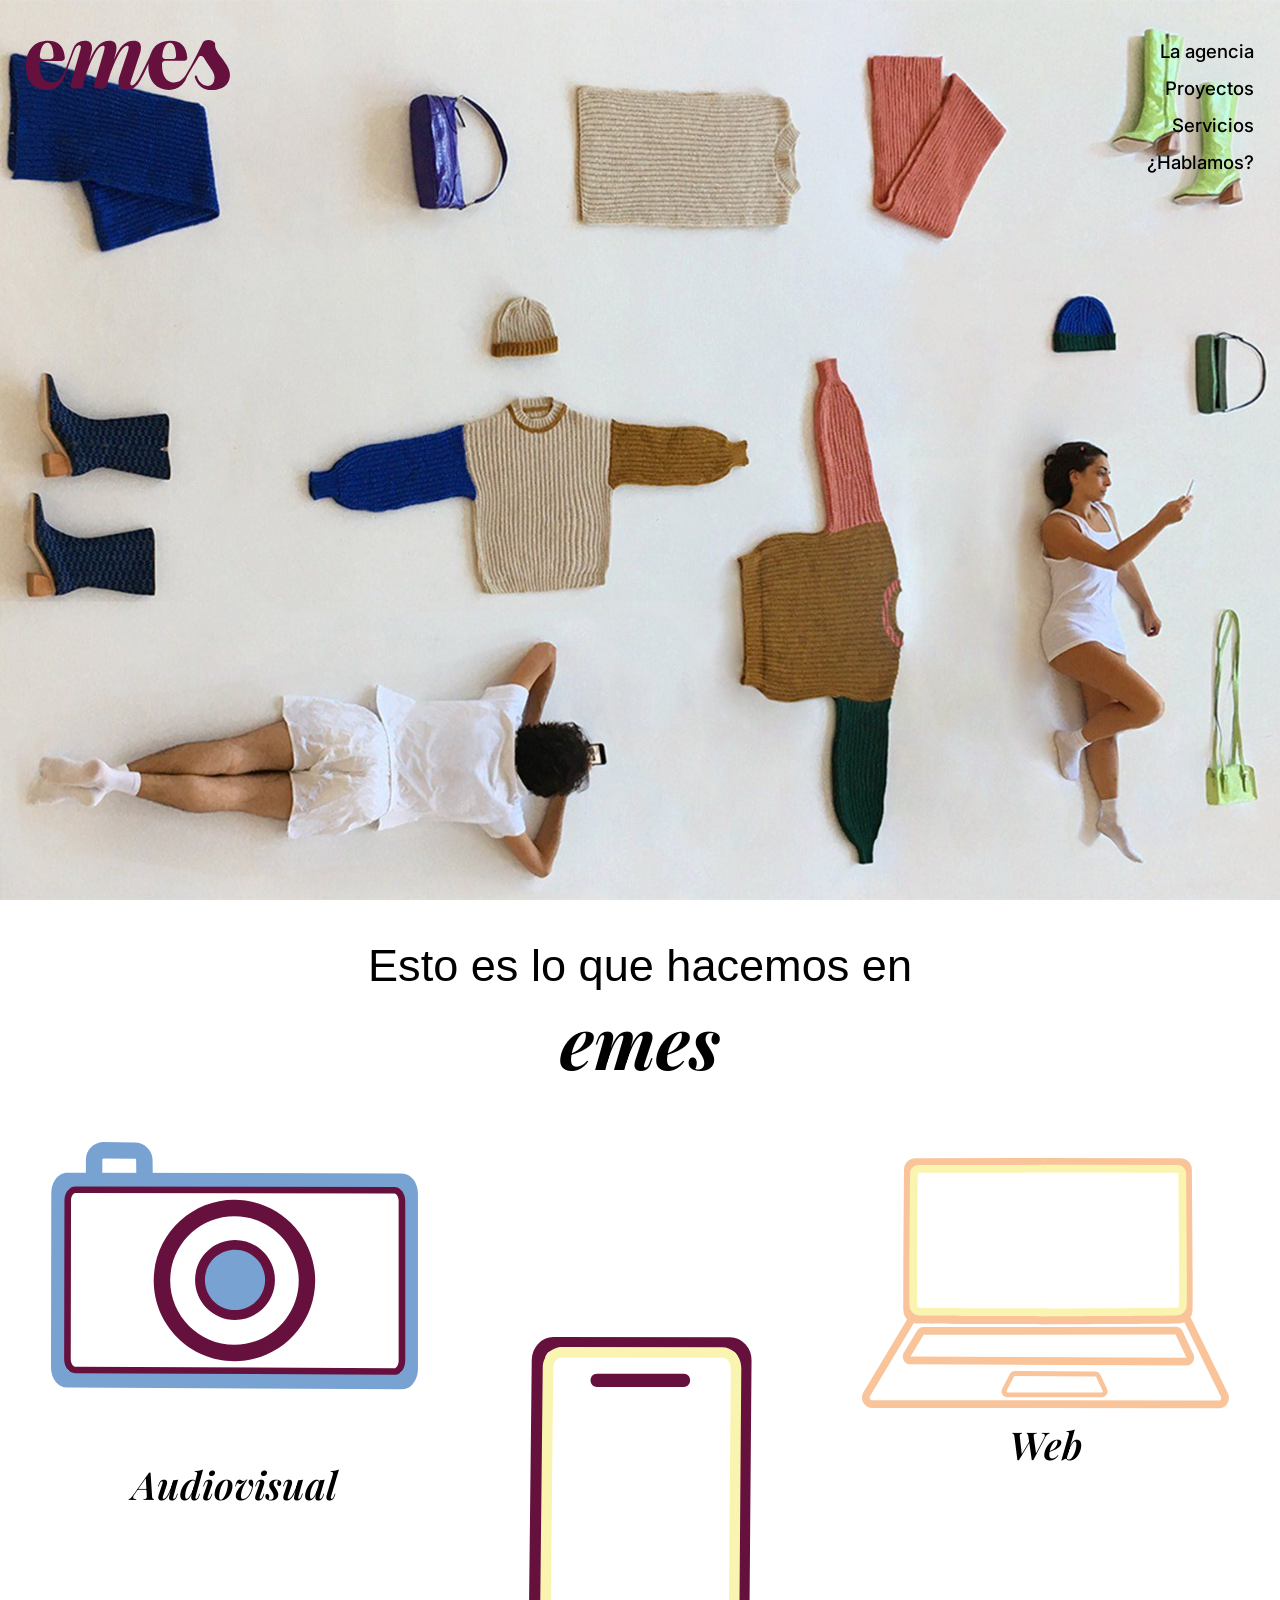
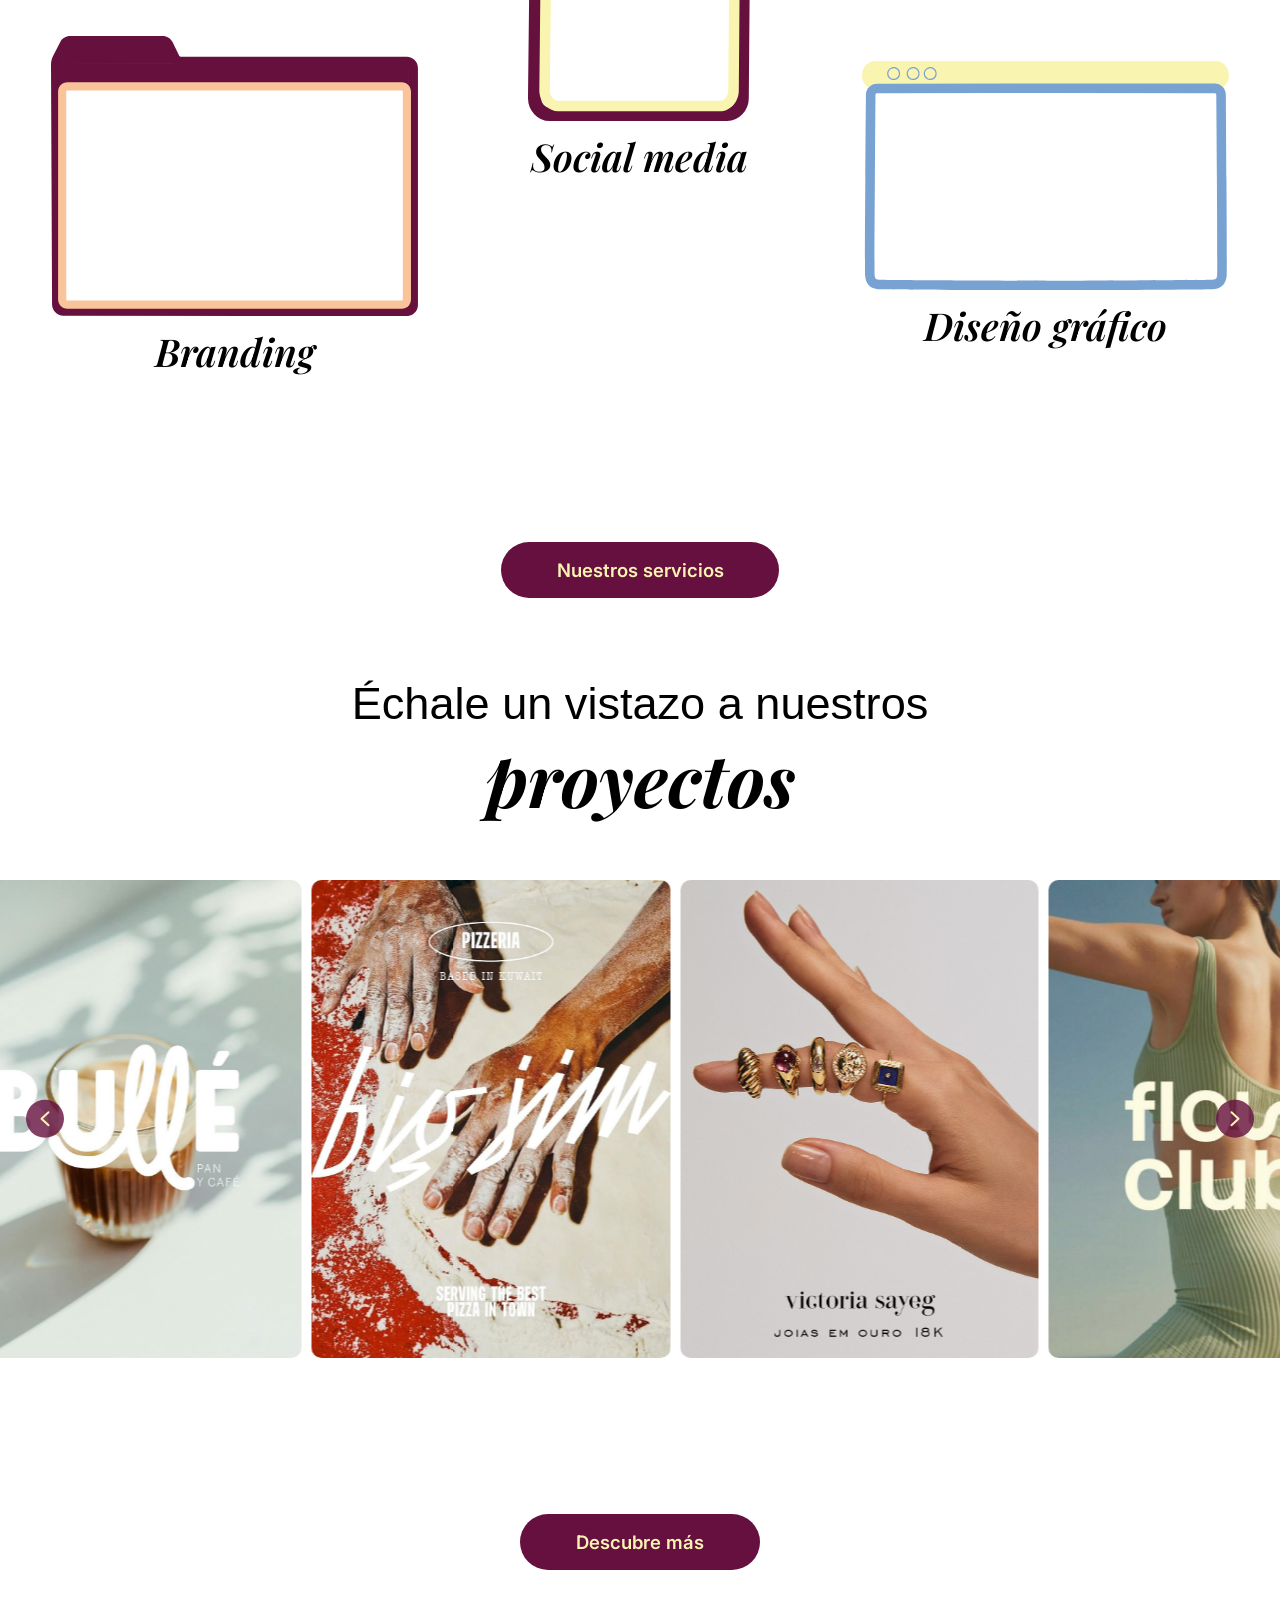
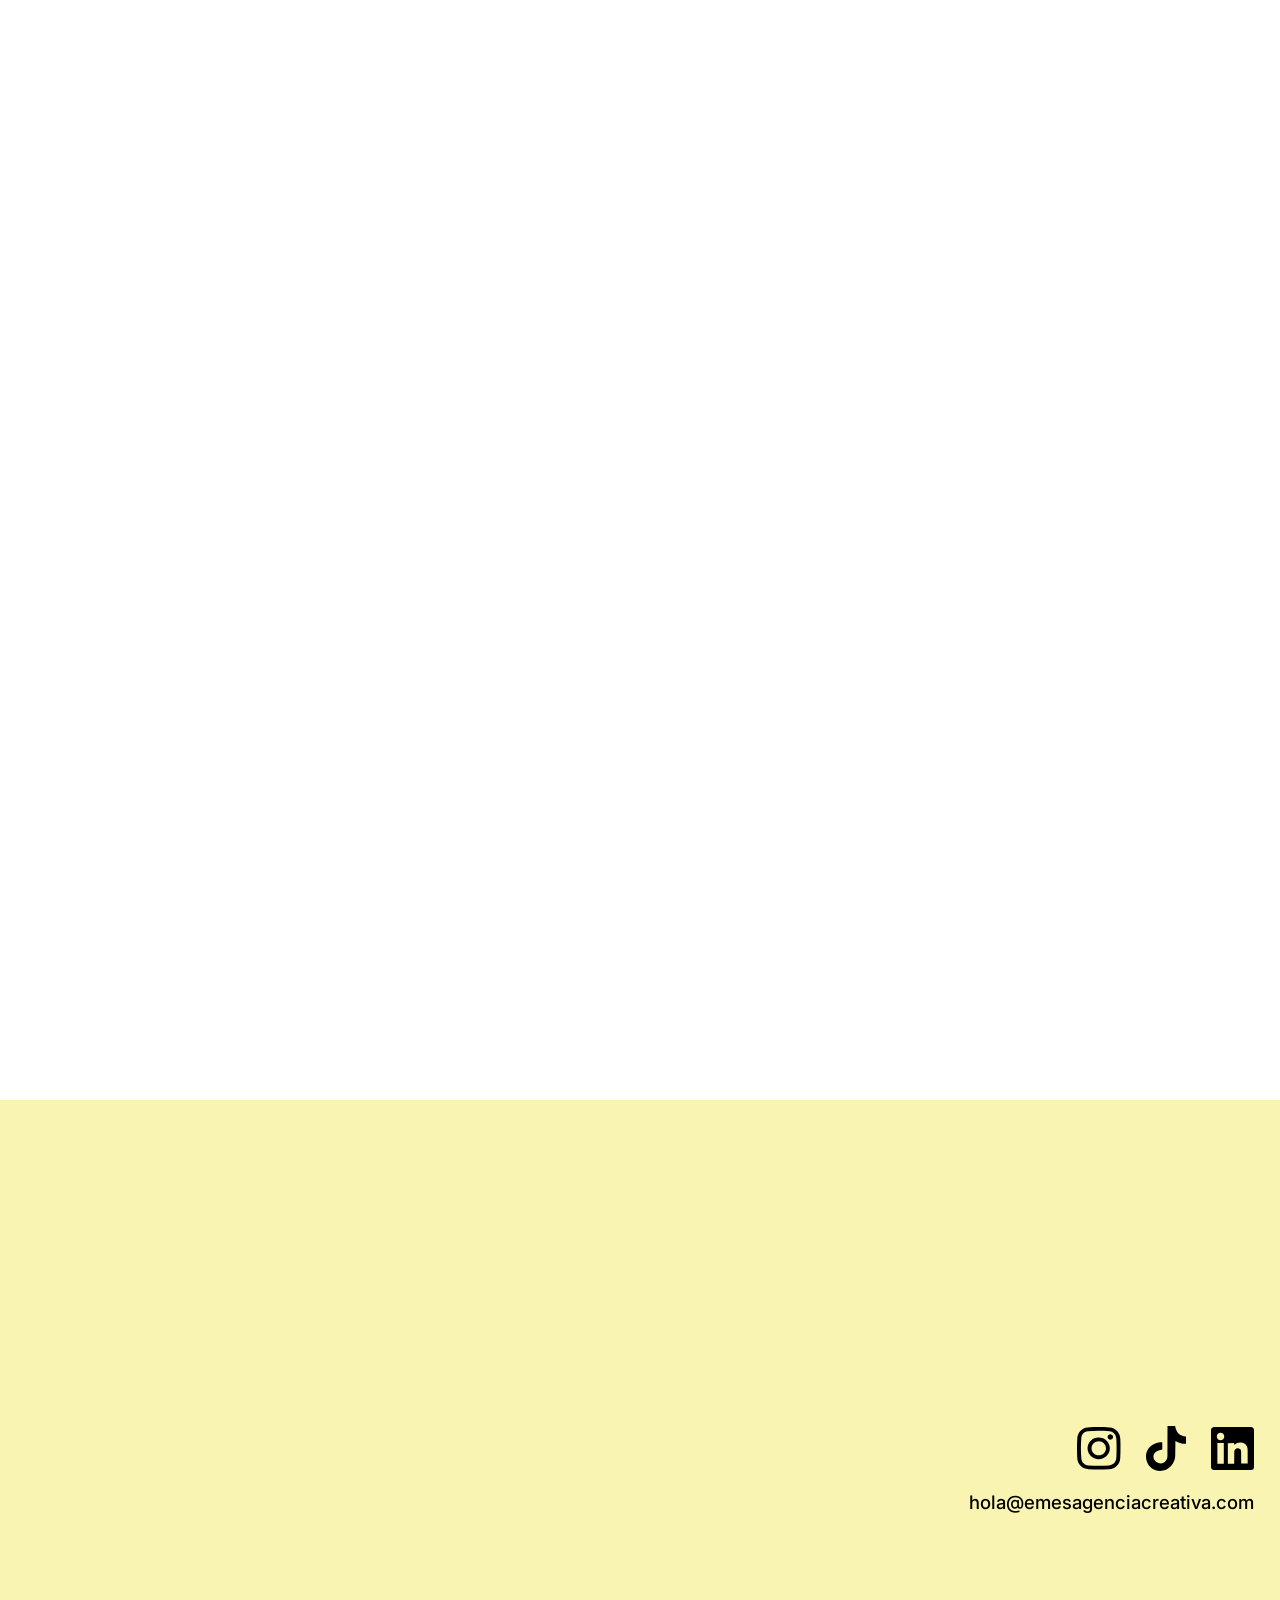
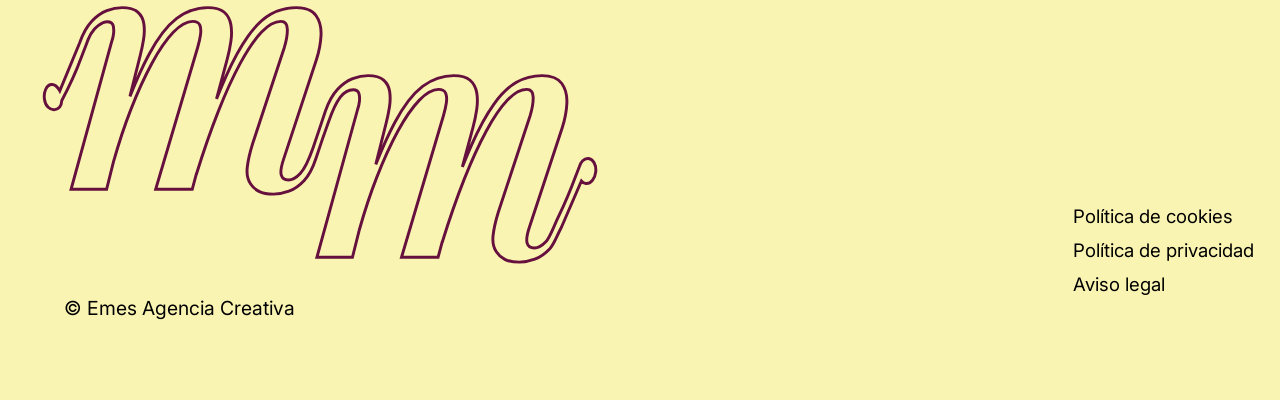
==== commit cc7023f0: "correcciones maria 1/5/26 arreglado:  - animación svg landing + texto y botón - transparencia del " ====
--- a/index.html
+++ b/index.html
@@ -1385,15 +1385,18 @@
     <a href="proyectos/index.html" class="btn">Descubre más</a>
 </section>
 
+<!-- SECCIÓN ¿HABLAMOS? + ANIMACIÓN SVG-->
+ <!-- el problema de que apareciese tanto espacio en blanco era por el viewBox, para ajustarlo jugar con esos valores -->
+<!-- hay problemas de legibilidad con el trazo purple porque el texto y el botón no tienen contraste, queda más limpio sin este trazo también, si OK eliminar el CSS de st4 y path-purple -->
 <section class="svg-animation-section">
     <div class="svg-sticky-container">
 
         <!-- svg desktop -->
-        <svg version="1.1" id="logo-animado-desktop" class="desktop-only" viewBox="0 0 1440 1200">
+        <svg version="1.1" id="logo-animado-desktop" class="desktop-only" viewBox="45 0 1050 900">
             <path id="path-yellow-d" class="st3" d="M19.97,154.53c0,0,65.22,106.41,160.73,103.75c212.72-5.94,229.41-14.61,258.63,121.28
 	C475.68,548.58,304.9,528.6,274.22,630.89C243.1,734.6,536.99,858.21,659.98,603.12c118.36-245.48,156.45,87.22,344.85,102.28 c105.69,8.45,302.19-175.69,159.27-314.16c-140.76-136.38-127.03-374.57,64.29-337.54c135.89,26.3-33.61,130.75-1.46,204.57 c39.45,90.6,133.34,24.62,156.35,102.28c23.38,78.91-18.55,189.97,29.22,194.34"/>
-            <path id="path-purple-d" class="st4" d="M195.31,25.48c0,0-42.38,184.58,276.15,146.59c168.89-20.14-38.04,173.57,67.23,289.32
-	c75.42,82.92,240.91-110.91,374.07,56.99c201.65,254.25,254.05-92.77,397.45,33.61c172.42,151.97-133.88,276.17,111.61,333.16"/>
+            <!-- <path id="path-purple-d" class="st4" d="M195.31,25.48c0,0-42.38,184.58,276.15,146.59c168.89-20.14-38.04,173.57,67.23,289.32
+	c75.42,82.92,240.91-110.91,374.07,56.99c201.65,254.25,254.05-92.77,397.45,33.61c172.42,151.97-133.88,276.17,111.61,333.16"/> -->
             <path id="path-blue-d" class="st5" d="M829.48,25.48c0,0,118.36,307.32-86.21,302.93c-187-4.01,20.79-214.07-217.72-225.03
 	c-286.4-13.15-109.14,222.76-366.76,318.54C38.84,466.52-21.48,702.68,94.57,705.4c129.36,3.03,0-175.5,181.11-154.88
 	c145.26,16.54-84.96,456.53,198.72,267.4c162.19-108.13,17.88,117.38,245.6,19.1c87.63-37.82-42.95-124.82,5.46-186.09
@@ -1404,15 +1407,16 @@
         </svg>
 
         <!-- svg movil -->
-    <svg id="logo-animado-mobile" class="svg-animado mobile-only" viewBox="0 0 390 711" xmlns="http://www.w3.org/2000/svg">
+    <svg id="logo-animado-mobile" class="svg-animado mobile-only" viewBox="45 0 300 700" xmlns="http://www.w3.org/2000/svg">
         <path id="path-yellow-m" class="st3"
             d="M.49.11S26.06,90.25,51.62,117.16s75.69,54.45,129.16,60.55c38.31,4.37,111.57,40,121.12,82.72,7.07,31.57,20.16,76-10.79,115.06s-106.29,59.2-135.89,103.6-30.86,95-19.58,125.34c10.19,27.39,37.07,38.81,53.22,65.72s13.45,39,13.45,39"
             style="fill:none; stroke:#f9f3b0; stroke-linecap:round; stroke-linejoin:round;" />
     
-        <path id="path-purple-m" class="st4"
+            
+        <!-- <path id="path-purple-m" class="st4"
             d="M349.47,703.6s32.58-80.8-2.6-126.41S263.28,507.52,220.45,486c-48.74-24.54-82-42.89-89.75-105.47-7.43-60.35,49.39-113.65,81.55-136.94C244.82,220,306.46,177.09,306.46,125s-31.27-71.68-62.55-97.75L212.63,1.15"
             style="fill:none; stroke:#66103e; stroke-linecap:round; stroke-linejoin:round;" />
-    
+     -->
         <path id="path-blue-m" class="st5"
             d="M383.86,10.25s-87.67,12.2-163.07,46S126.73,124.75,117.53,160c-9,34.64-3.74,83.77,35.79,112.46,31.69,23,80.06,31.62,121.66-14.31s34.25-98.66,6.13-118.08c-30-20.72-61.34-23-90.64,1.87C170.37,159,155.23,195.84,163,244.37S190,373.7,212.1,397.72c17.38,18.92,53.93,32,75.48,6.82,12.27-14.31,15.51-41.58-13.11-59.47-27.94-17.46-89-6.64-129.33,65.94-29.93,53.79-15.34,129.06,27.09,154.38,31.69,18.92,69,15.14,84.1-23,12.51-31.64-.31-51.66-28.38-69-37.32-23-102.75-6.14-148.76,30.16C47.89,528.24,18,578.32,40.34,620.09c27.1,50.61,71.7,57.38,95.08,24.54,21.47-30.16,3.07-61.72-32.2-68.5C63.35,568.46,21,625.72,18.36,665.58s-7.29,45.76-7.29,45.76"
             style="fill:none; stroke:#78a2d2; stroke-linecap:round; stroke-linejoin:round;" />
@@ -1421,6 +1425,15 @@
             d="M96.18-4.83c7.59,2.81,55.89,21.55,71.54,70.31,9.12,28.44,6.21,44.25,3.19,53.92-14,44.81-49.24,59.56-89.54,106.4C63.73,246.31,41,277.61,36,328.37c-1.19,11.85-7.21,85.43,47.76,135.46,33.67,30.64,61.65,51.84,105.13,43.92C248.4,496.91,261.46,446.36,301,450.8c35.88,4,54.27,30.05,62.34,64.58,11.47,49.06-1.11,99.55-34.5,130.89-3.5,3.28-58,41.94-108,17.22-7.15-3.53-40.68-21.44-44.63-58.72-2.67-25.15,8.7-53.7,32.1-66.55,31.31-17.21,70.14,1.38,88.48,21.14,30.72,33.11,29.19,96.82-11,151.9"
             style="fill:none; stroke:#fac49a; stroke-linecap:round; stroke-linejoin:round;" />
     </svg>
+
+    <!-- capa con texto+botón que aparece al finalizar la animación -->
+     <div id="contact-content" class="contact-overlay">
+        <div class="contact__header">
+            <h2 class="contact__titulo1">Somos tu agencia creativa:</h2>
+            <h2 class="contact__titulo2">encantadas de conocerte</h2>
+        </div>
+        <a href="contacto/index.html" class="btn">¿Hablamos?</a>
+     </div>
     </div>
 </section>
 
@@ -1758,9 +1771,13 @@
 
                 window.addEventListener('scroll', () => {
                     const sectionRect = section.getBoundingClientRect();
-                    const scrollHeight = section.offsetHeight - window.innerHeight;
-
-                    let progress = -sectionRect.top / scrollHeight;
+                    const viewportHeight = window.innerHeight;
+                    const scrollHeight = section.offsetHeight - viewportHeight;
+
+                    const isMobile = window.innerWidth < 768;
+                    const earlyStart = isMobile ? viewportHeight * 0.3 : viewportHeight * 0.5; // ← diferente por dispositivo
+
+                    let progress = (earlyStart - sectionRect.top) / scrollHeight;
                     progress = Math.max(0, Math.min(1, progress));
 
                     activePaths.forEach((path, index) => {
@@ -1770,6 +1787,17 @@
 
                         path.style.strokeDashoffset = lengths[index] * (1 - pathProgress);
                     });
+
+                    // Control de la capa texto+boton
+                    const contactContent = document.getElementById('contact-content');
+
+                    // Si el progreso es mayor a 0.95 (casi al final), mostramos el texto
+                    if (progress > 0.90) {
+                        contactContent.classList.add('is-visible');
+                    } else {
+                        // Si el usuario vuelve a subir, lo ocultamos de nuevo
+                        contactContent.classList.remove('is-visible');
+                    }
                 });
             });
 </script>
--- a/estilo.css
+++ b/estilo.css
@@ -129,6 +129,9 @@
     backdrop-filter: blur(6px);
     -webkit-backdrop-filter: blur(8px);
     transition: background 0.3s ease;
+    /* degradado del borde */
+    -webkit-mask-image: linear-gradient(to bottom, black 75%, transparent 100%);
+    mask-image: linear-gradient(to bottom, black 75%, transparent 100%);
 }
 
 /* --- OVERLAY MÓVIL --- */
@@ -537,59 +540,41 @@
 }
 
 .svg-animation-section {
-    height: 250vh;
+    /* reducimos el scroll total */
+    height: 150vh;
     /* Controla cuánto scroll dura la animación */
     position: relative;
     background-color: #ffffff;
-    /* O el color de fondo que prefieras */
     margin-top: -10px;
+    margin-bottom: 0;
 }
 
 .svg-sticky-container {
     position: sticky;
     top: 0;
+    /* para que la animación no haga espacios en blanco al principio/final hay que definir altura para que funcione sticky */
+    height: 100vh;
     display: flex;
     align-items: center;
     /* Mantenemos centrado, pero ajustaremos el SVG */
     justify-content: center;
-    overflow: hidden;
-
-}
-
-/* #logo-animado {
-    /* width: 160%; */
-    /* En móvil ocupa casi todo el ancho */
-    /* max-width: none; */
-    /* En desktop no crece infinitamente */
-    /* height: auto; */
-    /* transform: translateY(-5%);
-} */ 
+    /* con overflow:hidden se cortan los bordes */
+    overflow: visible;
+
+}
 
 #logo-animado-desktop {
     /* Desktop */
-    width: 90%;
-    max-width: 1200px;
+    width: 100%;
     height: auto;
 }
 
 #logo-animado-mobile {
     /* Mobile */
-    width: 85%;
+    width: 100%;
     /* No le des 100% para que respire por los lados */
     height: auto;
-    max-height: 80vh;
-    /* Evita que sea más alto que la pantalla */
-}
-
-/* Estilos base para los trazos (transparentes al inicio) */
-/* .st3,
-.st4,
-.st5,
-.st6 {
-    stroke-dasharray: 1;
-    /* Se sobrescribirá con JS */
-    /* stroke-dashoffset: 1;
-} */ 
+}
 
 .st3,
 .st4,
@@ -600,7 +585,7 @@
     /* Suaviza el dibujo al hacer scroll */
 }
 
-@media (max-width: 767px) {
+@media (max-width: 768px) {
     .mobile-only {
         display: block;
     }
@@ -625,6 +610,52 @@
         }
 }
 
+/* capa texto+botón */
+.contact__header {
+    text-align: center;
+    padding: 0 var(--padding-movil);
+    display: flex;
+    flex-direction: column;
+}
+
+.contact__titulo1 {
+    font-family: var(--title-font-excon);
+    font-size: var(--text-size-title-excon);
+    font-weight: 400;
+}
+
+.contact__titulo2 {
+    font-family: var(--title-font-playfair);
+    font-size: var(--text-size-title-playfairdisplay);
+    font-style: italic;
+    font-weight: 700;
+}
+
+.contact-overlay {
+    position: absolute;
+    top: 50%;
+    left: 50%;
+    transform: translate(-50%, -40%);
+    /* Un poco más abajo del centro */
+    text-align: center;
+    width: 100%;
+    opacity: 0;
+    /* Invisible al principio */
+    visibility: hidden;
+    transition: all 0.8s ease-out;
+    /* Animación suave de aparición */
+    pointer-events: none;
+    /* Evita que el botón se pueda clicar antes de tiempo */
+}
+
+/* Esta clase la añadiremos con JS cuando el scroll llegue al final */
+.contact-overlay.is-visible {
+    opacity: 1;
+    visibility: visible;
+    transform: translate(-50%, -50%);
+    /* Sube a su posición central original */
+    pointer-events: auto;
+}
 
 /* SECCIÓN PATH */
 
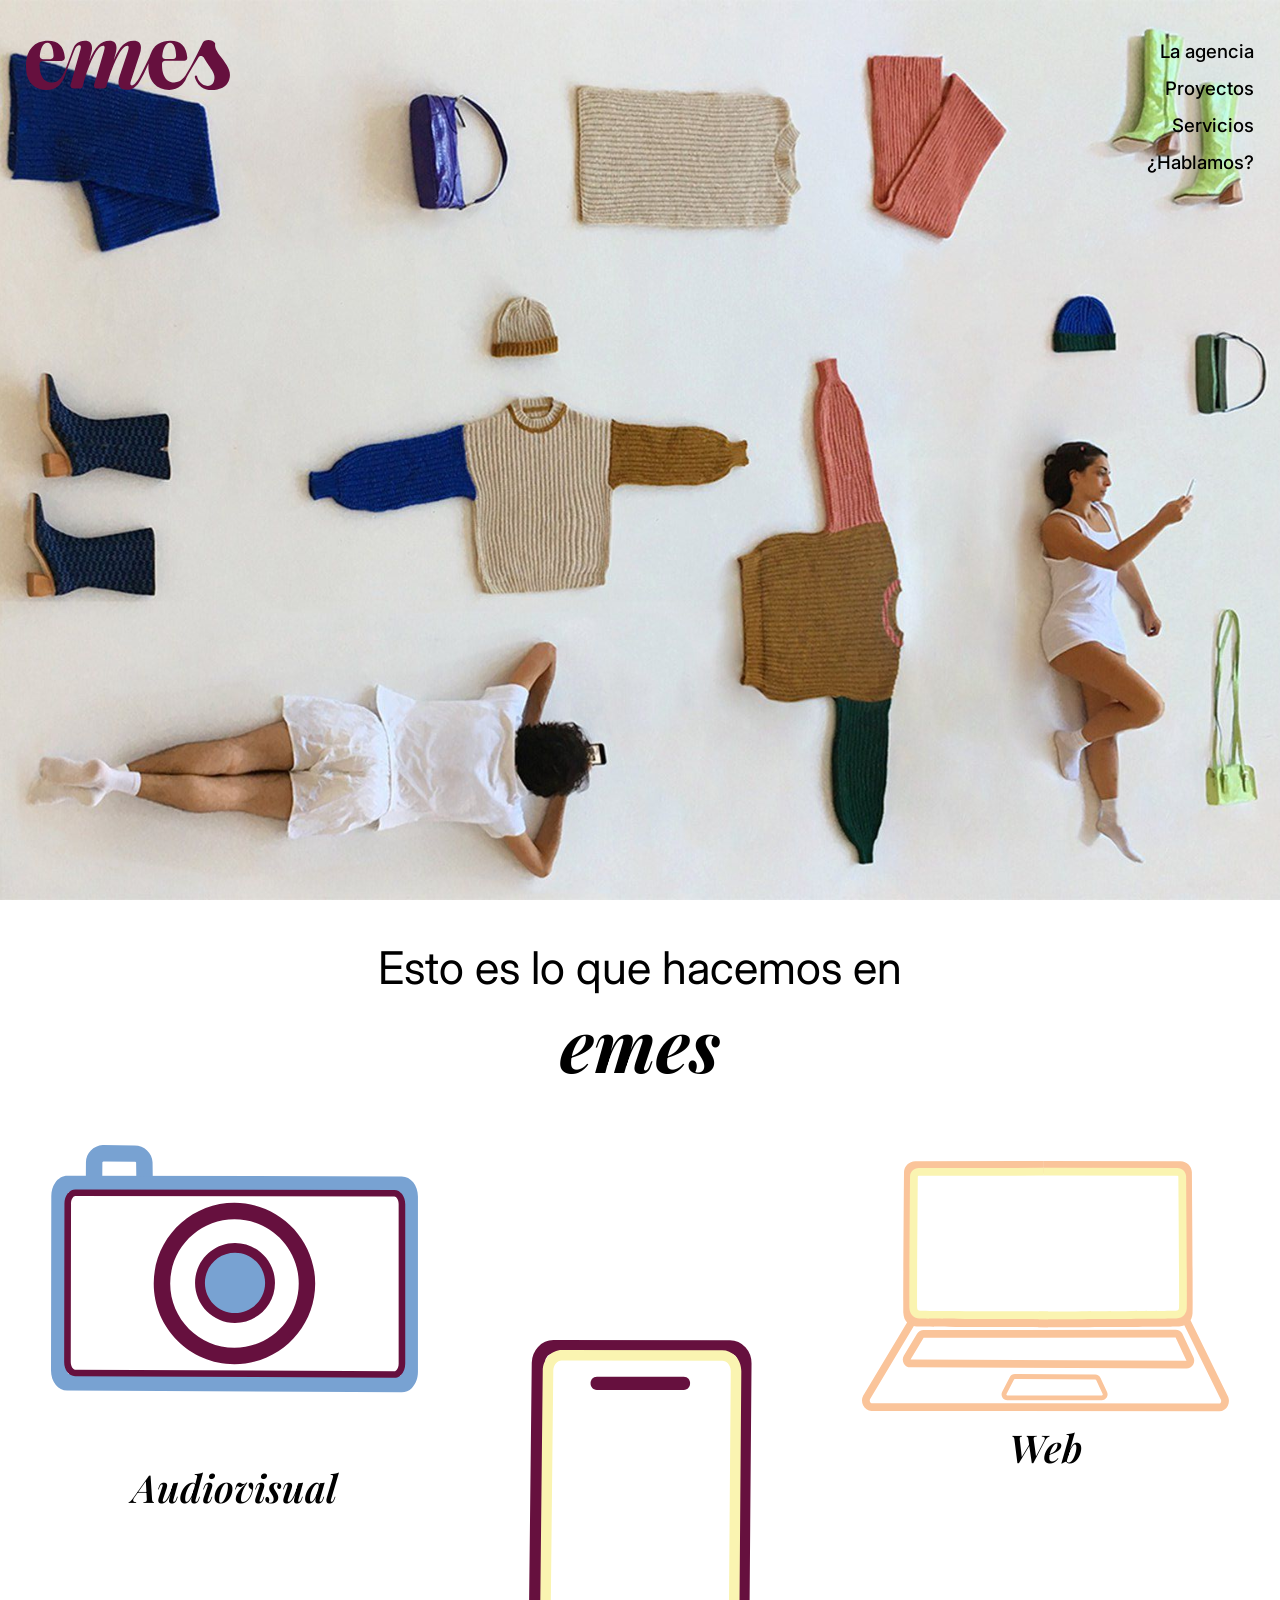
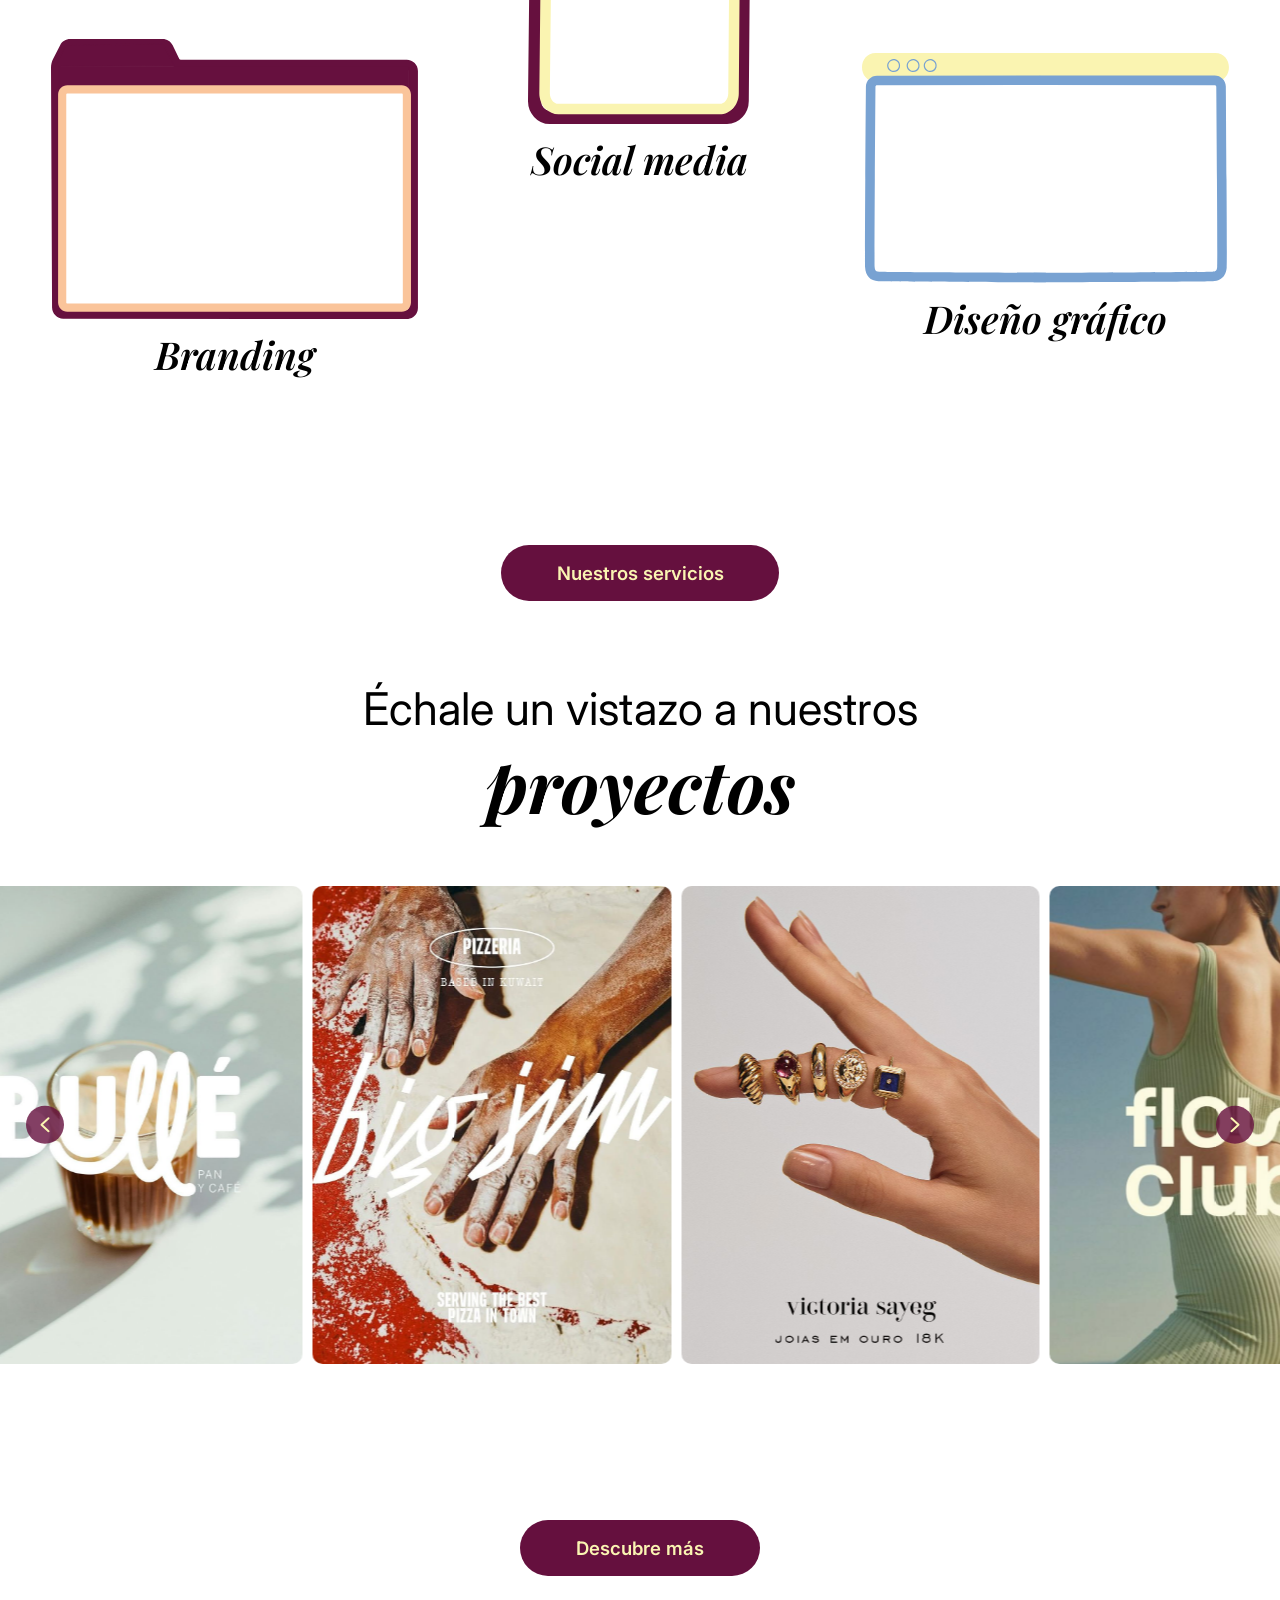
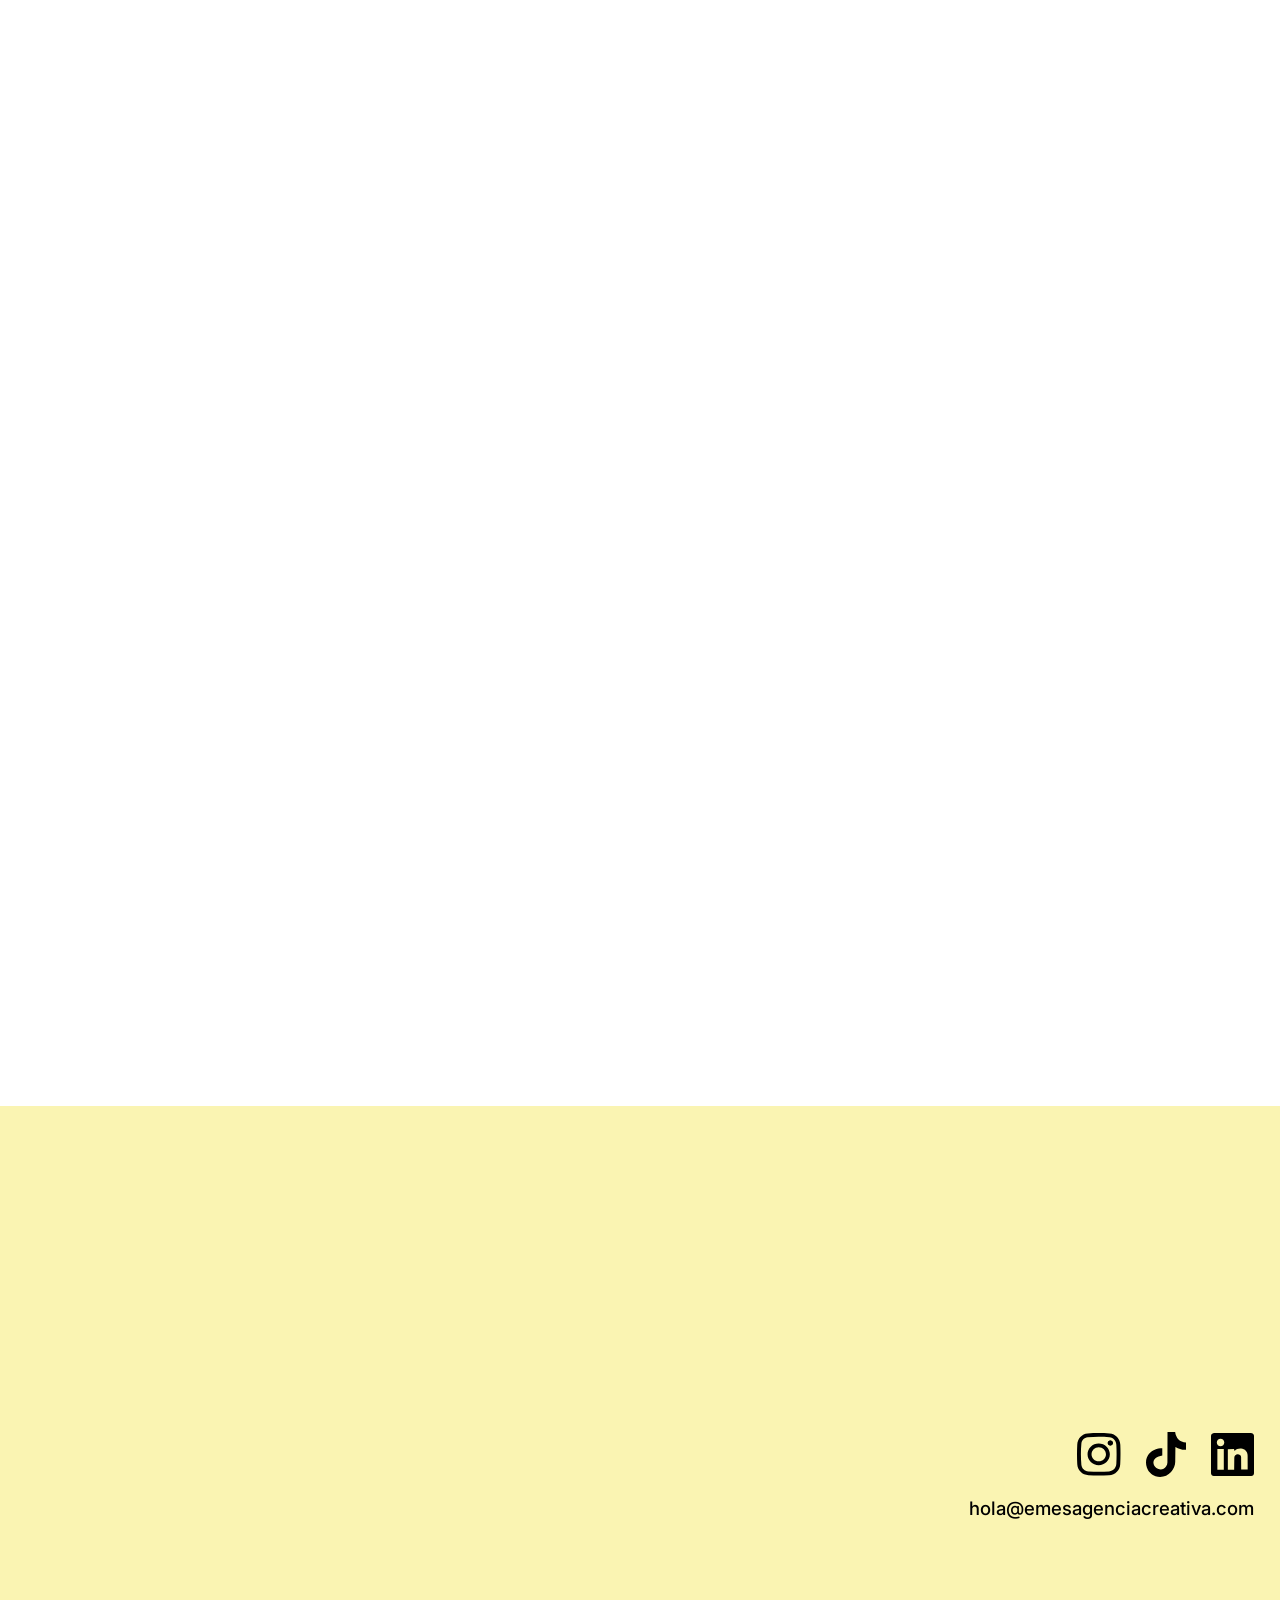
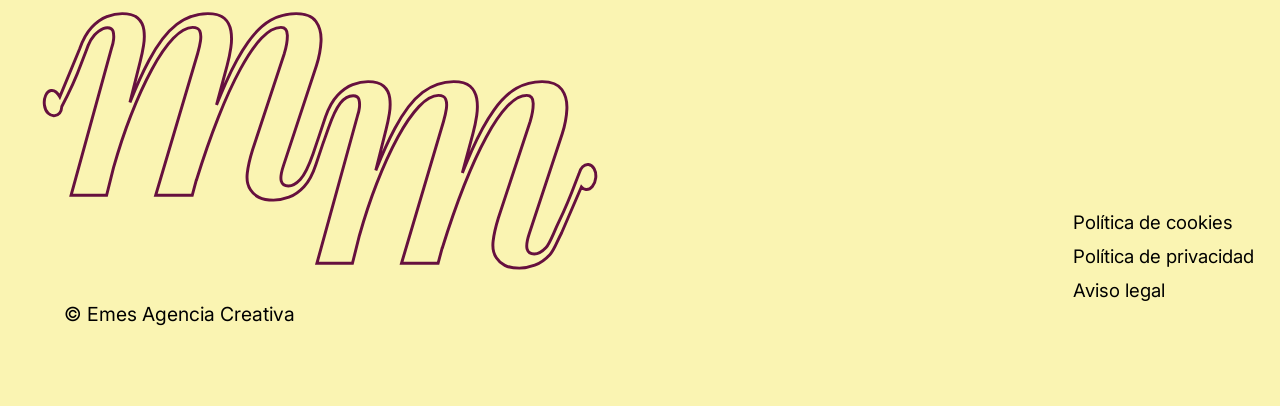
==== commit afb24fb2: "Add files via upload creación páginas uso de datos corrección página proyectos individuales" ====
--- a/index.html
+++ b/index.html
@@ -1444,9 +1444,9 @@
     
         <!-- nav semántico para los links legales, usamos nav porque es un grupo de enlaces de navegación pero se diferencia del nav principal del header con aria label-->
         <nav class="footer-mobile__legal" aria-label="Enlaces legales">
-            <a href="#">Política de cookies</a>
-            <a href="#">Política de privacidad</a>
-            <a href="#">Aviso legal</a>
+            <a href="uso de datos/cookies/index.html">Política de cookies</a>
+            <a href="uso de datos/politica privacidad/index.html">Política de privacidad</a>
+            <a href="uso de datos/aviso legal/index.html">Aviso legal</a>
         </nav>
     </div>
         <div class="footer-mobile__bottom">
@@ -1583,9 +1583,9 @@
 
         <!-- nav semántico para los links legales, usamos nav porque es un grupo de enlaces de navegación pero se diferencia del nav principal del header con aria label-->
         <nav class="footer-desktop__legal" aria-label="Enlaces legales">
-            <a href="#">Política de cookies</a>
-            <a href="#">Política de privacidad</a>
-            <a href="#">Aviso legal</a>
+            <a href="uso de datos/cookies/index.html">Política de cookies</a>
+            <a href="uso de datos/politica privacidad/index.html">Política de privacidad</a>
+            <a href="uso de datos/aviso legal/index.html">Aviso legal</a>
         </nav>
     </div>
 </footer>
--- a/estilo.css
+++ b/estilo.css
@@ -6,7 +6,7 @@
     --clr-black: hsl(0, 0%, 0%);
     /* para darle altura fija al nav */
     --nav-height: clamp(80px, 10vh, 80px);
-    --title-font-playfair: 'Playfair Display', serif;
+    --title-font-playfair: 'Playfair Display', serif; itlic
     --title-font-excon: 'Excon', sans-serif;
     --text-font-inter: 'Inter', sans-serif;
     --text-size-text: clamp(1.125rem, 0.863rem + 1.066vw, 1.1625rem);
@@ -142,7 +142,7 @@
     width: 100%;
     height: 100vh;
     inset: 0;
-    /* background: var(--clr-corporativo-yellow); */
+    background: var(--clr-corporativo-yellow);
     display: flex;
     /* con este flex direction se suben las palabras del menu overlay */
     flex-direction: column;
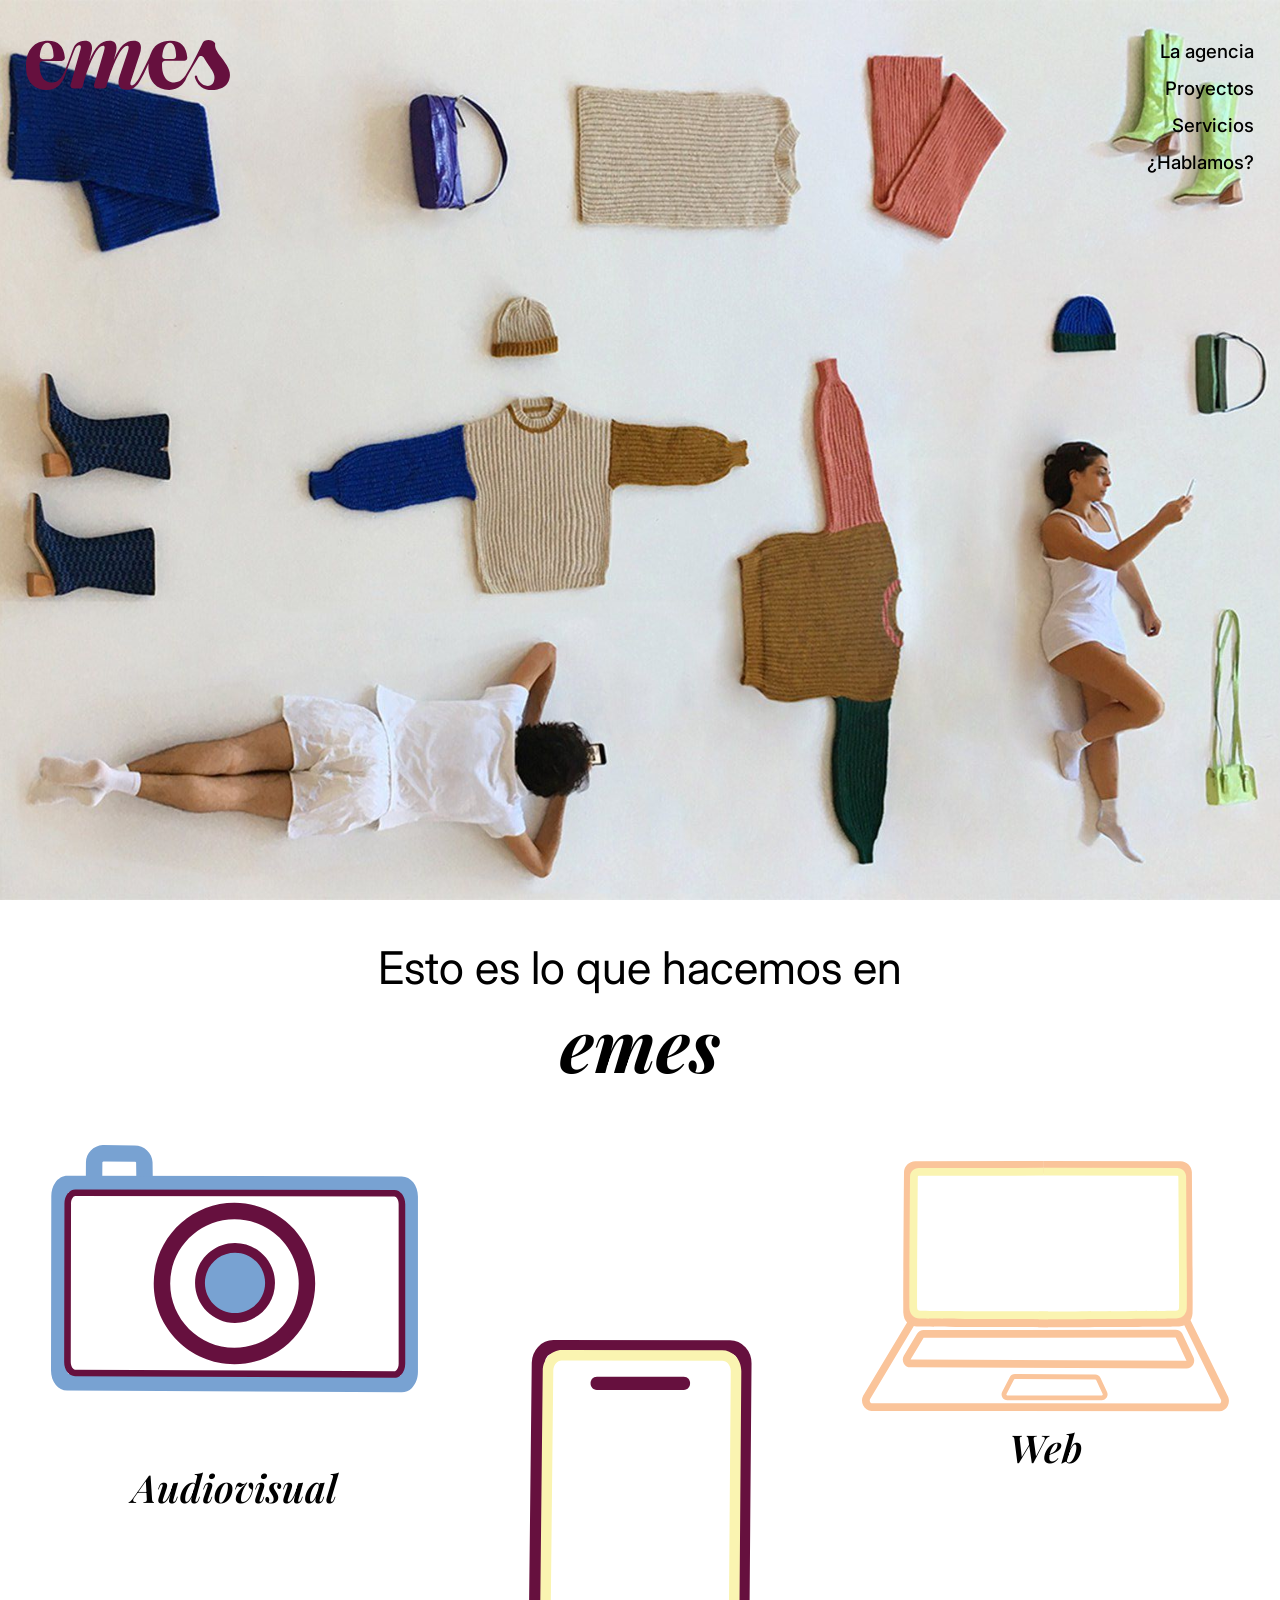
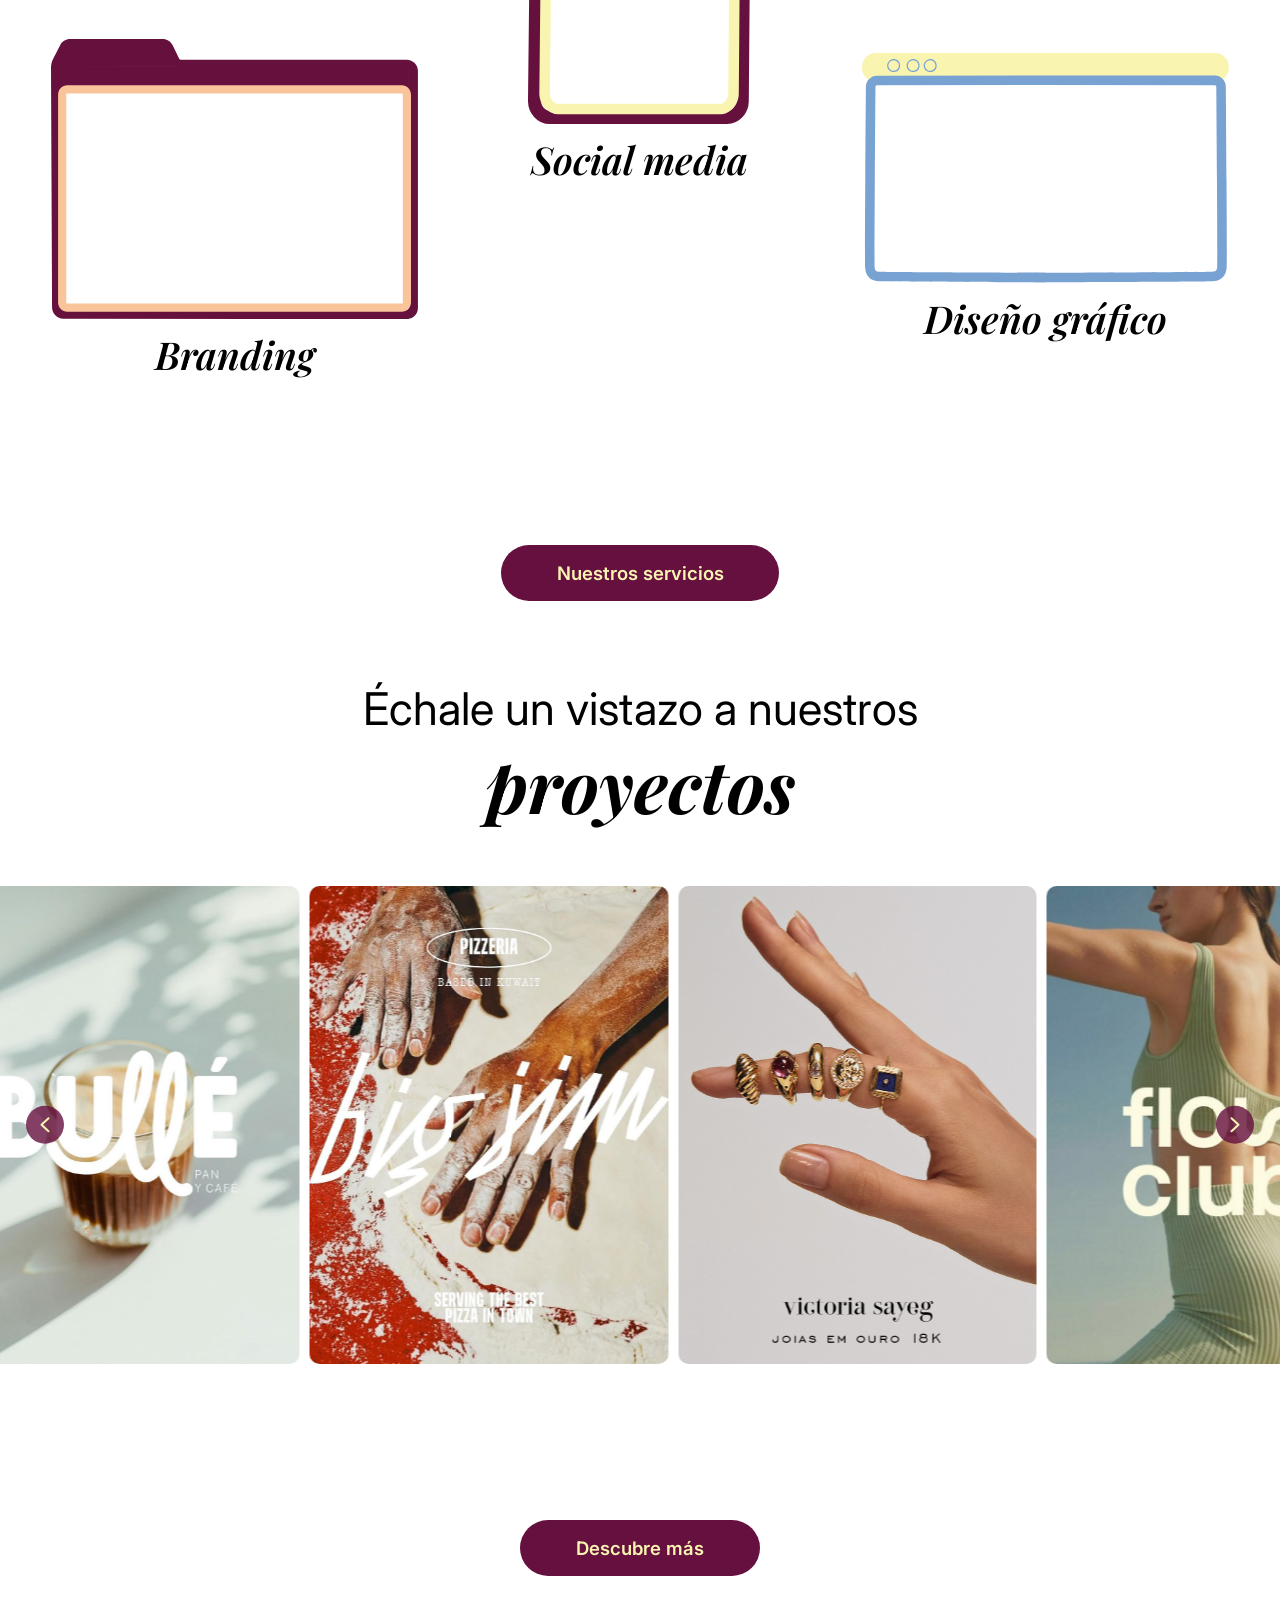
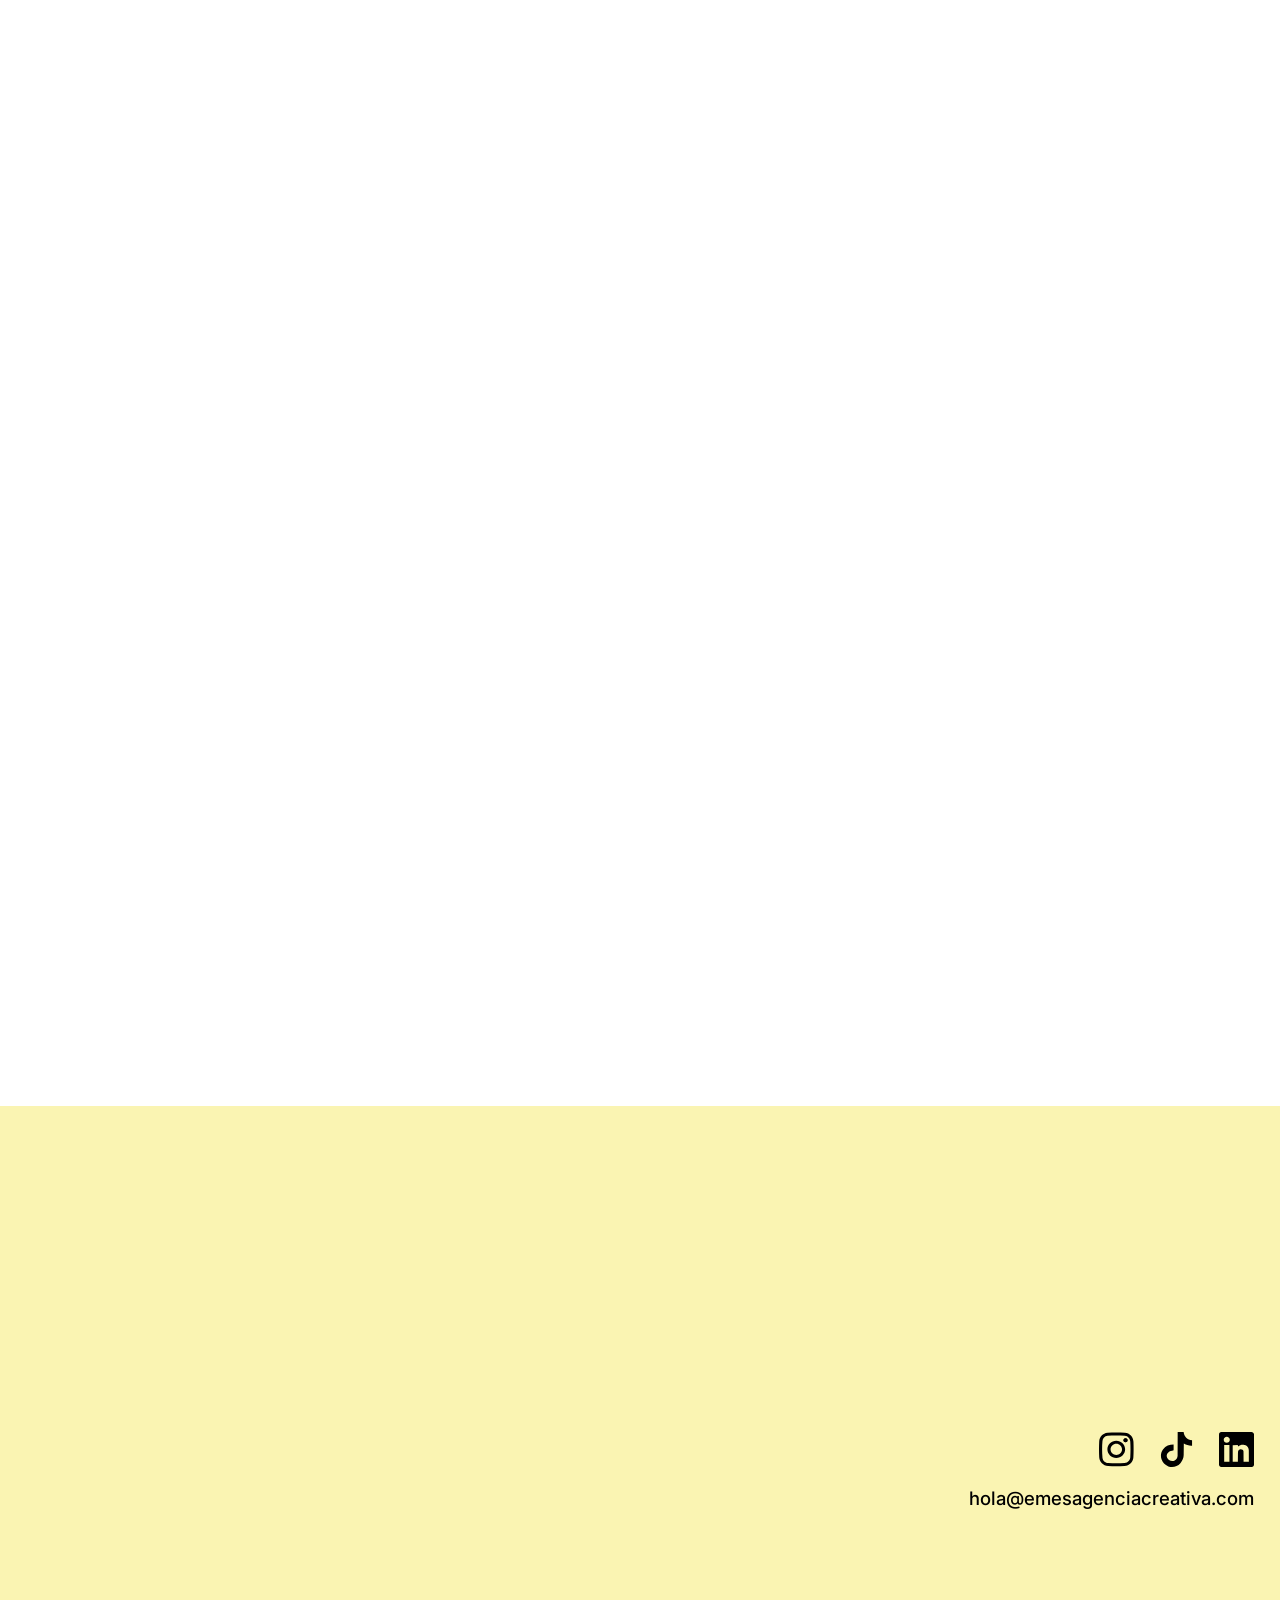
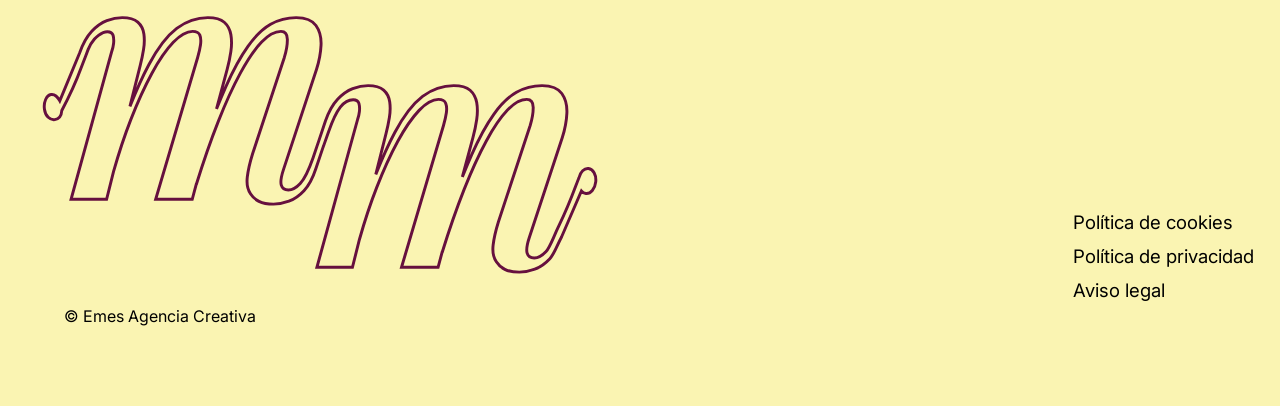
==== commit 5bcab939: "Add files via upload página de contacto resuelta + mensaje thank you" ====
--- a/index.html
+++ b/index.html
@@ -1542,7 +1542,7 @@
             <div class="social-icons-desktop">
                 <a href="#" aria-label="Instagram">
                     <!-- SVG de instagram -->
-                    <svg width="44" height="43" viewBox="0 0 44 43" fill="none" xmlns="http://www.w3.org/2000/svg">
+                    <svg class="size-icons" width="44" height="43" viewBox="0 0 44 43" fill="none" xmlns="http://www.w3.org/2000/svg">
                         <path
                             d="M31.9839 42.2702C24.9396 42.6569 18.2015 42.6569 11.4635 42.2702C5.20669 41.8835 0.612551 37.4577 0.262522 31.3562C-0.0875074 24.6961 -0.0875074 18.1649 0.262522 11.4618C0.525044 5.66109 4.8129 0.891594 10.6759 0.418942C18.0703 -0.139647 25.1584 -0.139647 32.5527 0.418942C38.6345 0.848626 43.0536 5.70406 43.3162 11.6767C43.5787 18.3368 43.5787 24.6961 43.2286 31.3562C42.9224 37.3288 38.4157 42.0124 32.0277 42.3131L31.9839 42.2702ZM32.1152 38.403C36.4906 38.1452 39.1158 34.7507 39.3345 30.8406C39.6846 24.3953 39.6846 18.1219 39.3345 11.6337C39.1158 7.80951 36.5343 4.58688 32.509 4.24313C25.1584 3.64157 17.9828 3.5986 10.6759 4.2861C7.26311 4.62985 4.68165 7.29389 4.37537 10.6884C3.71906 17.7352 3.76282 24.6961 4.37537 31.7429C4.68165 35.4382 7.6569 38.1452 11.4197 38.403C18.289 38.8327 25.0709 38.8757 32.1589 38.403H32.1152Z"
                             fill="black" />
--- a/estilo.css
+++ b/estilo.css
@@ -13,7 +13,7 @@
     --text-size-title-excon: clamp(1.125rem, 0.374rem + 3.056vw, 3.125rem);
     --text-size-title-playfairdisplay: clamp(1.5rem, 0.163rem + 5.443vw, 5.0625rem);
     --text-size-title-playfairdisplay-entre-excon: clamp(1.125rem, 0.374rem + 3.056vw, 3.125rem);
-    --text-size-copyright: clamp(1rem, 0.906rem + 0.382vw, 1.25rem);
+    --text-size-copyright: clamp(1rem, 3%, 1.25rem);
 
     --padding-movil: 4vw; /* Límites retícula */
     --padding-desktop: 2vw;
@@ -205,7 +205,7 @@
     display: flex;
     flex-direction: column;
     align-items: center;
-    gap: clamp(50px, 8vh, 80px);
+    gap: clamp(10px, 2vh, 30px);
 }
 
 .logo-mm-contorno__footer {
@@ -1060,7 +1060,11 @@
             gap: 25px;
             align-items: center;
         }
-    
+        
+        .size-icons {
+            width: clamp(20px, 6vw, 35px);
+            height: clamp(20px, 6vw, 35px);
+        }
         .social-icons-desktop a {
             /* Necesario para que align-items funcione en el enlace y el icono no tenga espacio extra debajo (baseline) */
             display: flex;
@@ -1072,7 +1076,7 @@
             opacity: 0.6;
         }
 
-        .social-icons-desktop img {
+        .social-icons-desktop svg {
             width: clamp(20px, 6vw, 35px);
             height: clamp(20px, 6vw, 35px);
             }
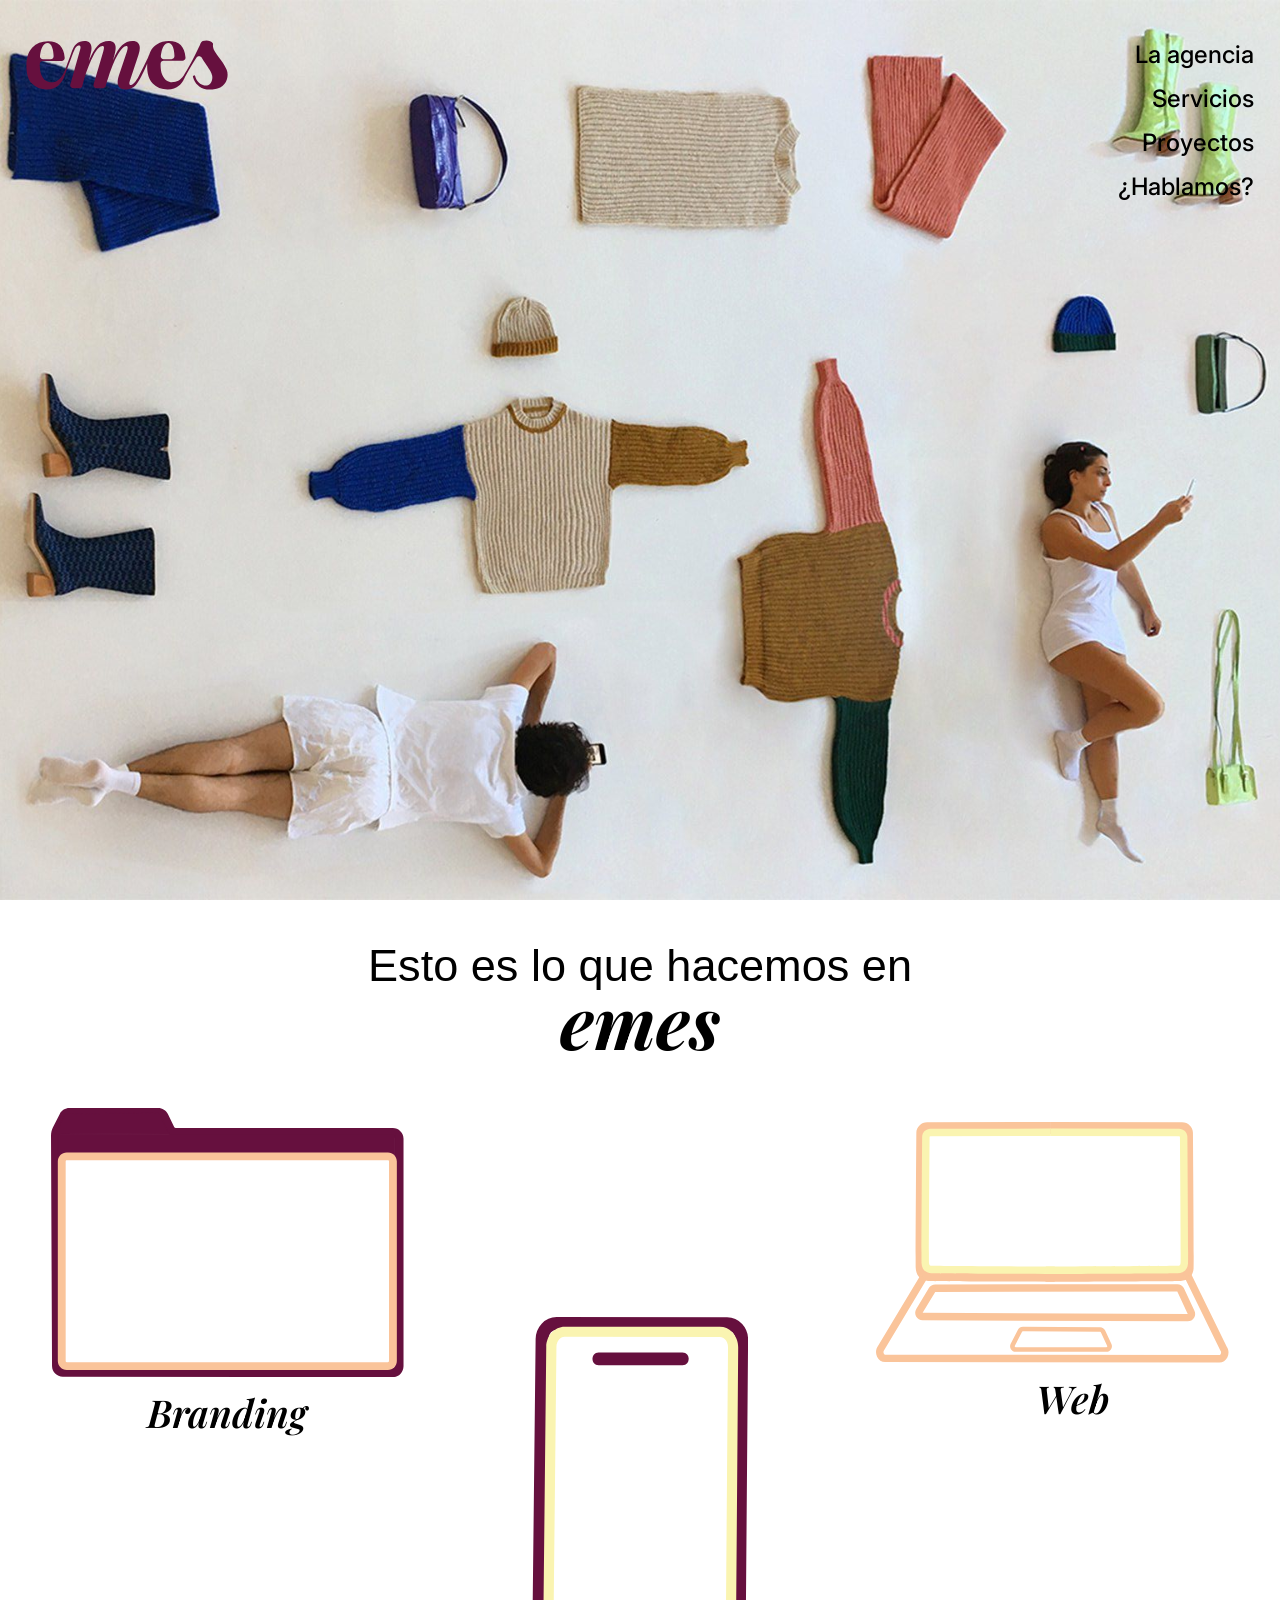
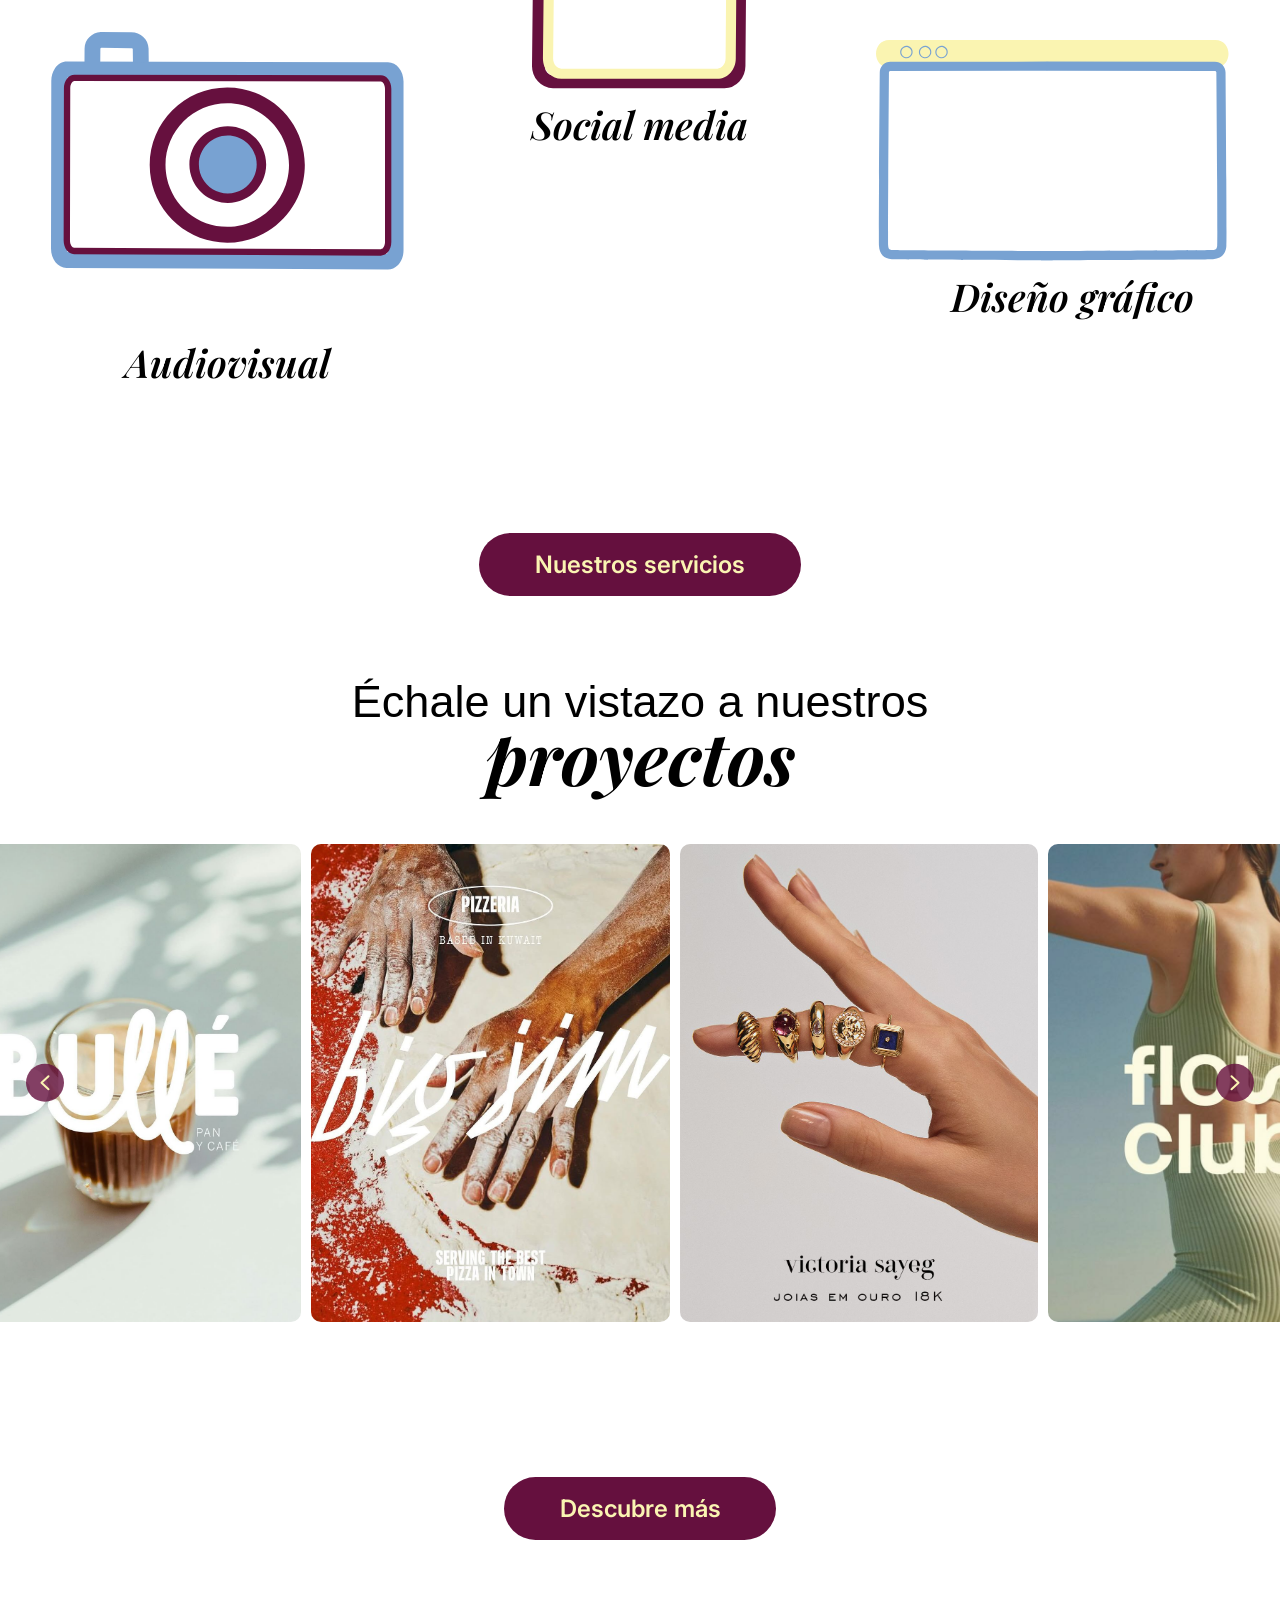
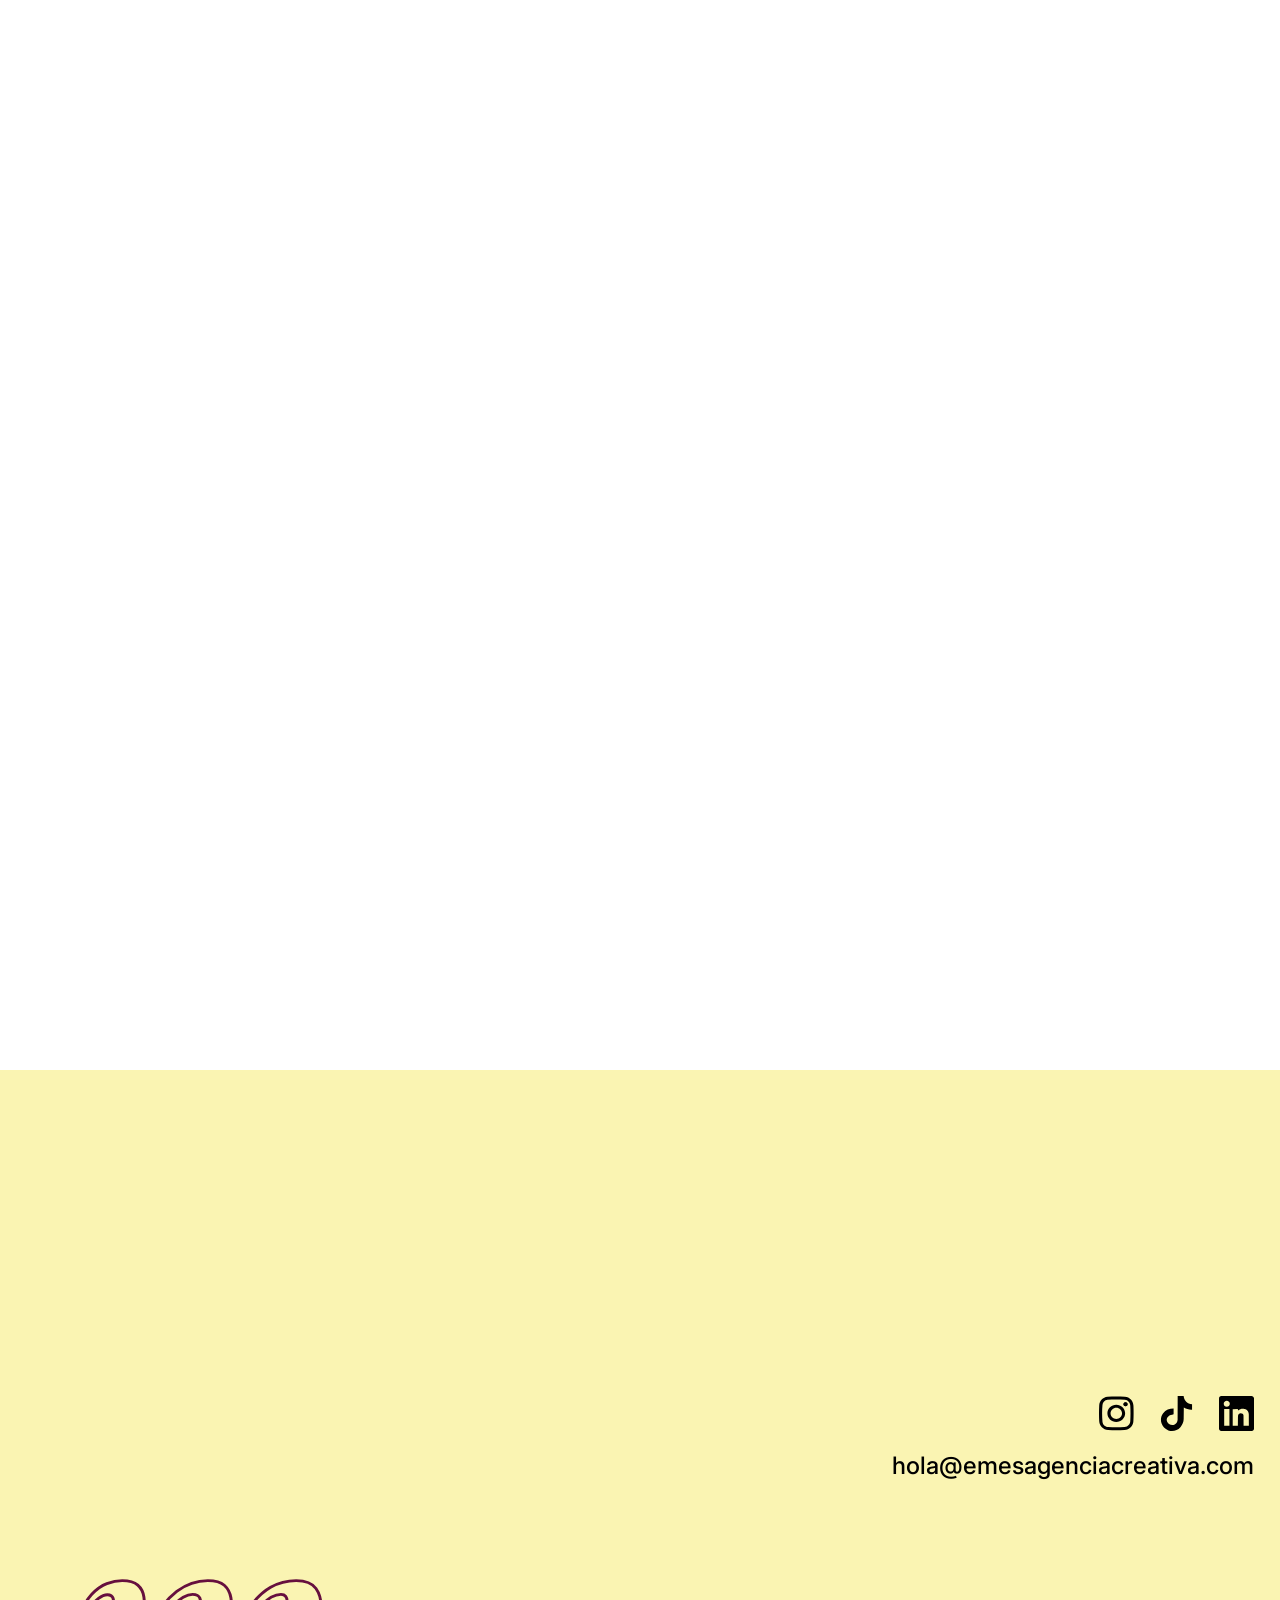
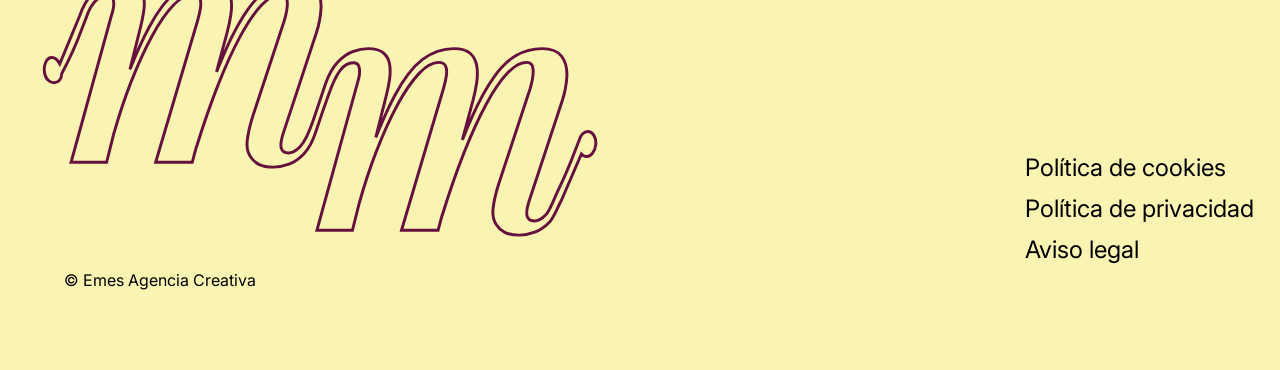
==== commit 3ed87e55: "Add files via upload" ====
--- a/index.html
+++ b/index.html
@@ -19,8 +19,20 @@
     <header class="header">
         <nav class="nav-container" id="main-nav">
             <h1 class="header__logo">
-                <a href="#" aria-label="Emes Agencia Creativa - inicio">
-                    <img src="assets/logo-emes-morado.svg" alt="logo" class="logo-img">
+                <a href="index.html" aria-label="Emes Agencia Creativa - inicio">
+                <?xml version="1.0" encoding="UTF-8"?>
+                <svg id="svg-emes" data-name="Capa 1" xmlns="http://www.w3.org/2000/svg" viewBox="0 0 265.86 65.79"
+                    class="emes-logo-svg vertical-align">
+                    <defs>
+                        <style>
+                            .logo-emes {
+                                fill: #66103e;
+                            }
+                        </style>
+                    </defs>
+                    <path class="logo-emes"
+                        d="M264.21,39.66v-.12c-1.44-3.66-4.04-8.09-7.8-13.31l-2.72-3.62c-3.07-4.04-5.23-7.33-6.48-9.89-.31-.64-.76-1.99-1.08-3.75-.47-2.64.33-3.66-.31-4.66-2.44-3.87-8.82-4.66-13.31-2.93-1.08.42-2.81,2.23-3.65,5.11-9.07,19.13-16.88,33.25-21.14,39.73-.57.88-4.19,6.26-9.12,8.18-3.12,1.22-6.31,1.16-6.31,1.16-2.65,0-5.12-.78-7.42-2.34-2.3-1.55-4.17-4.05-5.61-7.47-1.44-3.42-2.16-7.71-2.16-12.86,0-.56,0-1.08,0-1.58.02-2.17,1.78-3.91,3.95-3.91h24.89c2.31,0,4.13-1.98,3.94-4.29-1.15-14.44-8.42-21.65-21.8-21.65-6,0-11.17,1.35-15.52,4.02-2.99,1.84-4.83,3.84-5.28,4.34-3.45,3.78-4.09,6.99-6.69,13.21-.13.31-.27.63-.27.63-.21.44-.41.82-.57,1.12-1.55,3.23-3.14,6.47-4.76,9.72-2.65,5.35-5.31,10.6-7.99,15.76-.03.06-.06.12-.1.18-.56.94-5.39,8.9-8.7,8.9-1.01,0-1.55-.5-1.55-.5-.44-.41-.67-1.06-.67-1.96,0-.78.24-1.91.71-3.38l11.45-34.47c1.08-3.11,1.63-5.96,1.63-8.53,0-2.81-.78-5.03-2.34-6.66-1.55-1.63-3.97-2.46-7.24-2.46-5.23,0-9.84,1.87-13.85,5.61-4.01,3.74-7.97,10.24-11.86,19.52l2.1-7.47c.94-3.5,1.4-6.35,1.4-8.53,0-6.08-3.08-9.12-9.22-9.12-5.61,0-10.43,2.03-14.42,6.08-4.01,4.05-7.93,10.83-11.75,20.33l2.57-10.05c.71-2.65,1.06-4.98,1.06-7.02,0-2.81-.74-5.06-2.22-6.78-1.48-1.71-3.89-2.57-7.24-2.57-1.99,0-3.85.31-5.61.94-1.94.69-3.27,1.58-3.68,1.87-2.9,2.01-4.43,4.65-5.17,6.24-.51.98-.98,2.05-1.4,3.21l-3.15,8.88c-.6,1.59-2.21,5.92-4.39,11.75-2.46,6.56-3.72,9.89-5.74,12.84-.5.73-4.1,5.93-8.05,7.45-1.78.68-5.02,1.15-6.15,1.15h-.09c-2.65,0-5.12-.78-7.42-2.34-2.3-1.55-4.17-4.05-5.61-7.47-1.44-3.42-2.16-7.71-2.16-12.86,0-.56,0-1.08,0-1.58.02-2.17,1.78-3.91,3.95-3.91h24.89c2.31,0,4.13-1.98,3.94-4.29C49.77,8.82,42.51,1.61,29.13,1.61c-8.65,0-15.59,2.78-20.8,8.35C3.1,15.52.5,23.57.5,34.09s2.43,18.06,7.3,23.31c4.87,5.25,11.43,7.89,19.69,7.89,6,0,11-1.78,15.01-5.32,3.62-3.2,6.22-7.02,7.84-11.45.68-1.86,3.89-10.52,9.63-26l2.22-5.96c.57-1.32.95-2.22,1.52-3.55l.33-.73c.24-.55.31-.74.44-1.03,0,0,.26-.58.97-1.48.2-.25.36-.42.4-.47,1.66-1.83,2.95-2.16,3.8-2.16,1.4,0,2.1.82,2.1,2.46,0,.93-.2,2.06-.59,3.38l-12.84,45.45c-.71,2.52,1.18,5.03,3.8,5.03h8.19c1.8,0,3.38-1.22,3.83-2.96l2.28-8.83v.12c3.89-13.01,8.05-23.56,12.44-31.67,4.4-8.1,8.35-12.15,11.86-12.15,1.24,0,1.87.74,1.87,2.22,0,1.16-.31,2.77-.94,4.8l-12.77,43.42c-.74,2.53,1.15,5.07,3.79,5.07h8.43c1.77,0,3.33-1.18,3.8-2.89l2.24-7.99v.35c4.52-14.65,9.02-25.81,13.5-33.48,4.48-7.67,8.31-11.51,11.51-11.51,1.08,0,1.63.78,1.63,2.34,0,1.1-.31,2.65-.94,4.68l-10.52,31.55c-1.16,3.5-1.75,6.55-1.75,9.12,0,2.18.43,3.93,1.28,5.25,1.71,2.81,4.83,4.21,9.34,4.21.61,0,1.61,0,2.87-.21,0,0,2.89-.46,5.67-2,4.04-2.22,6.87-5.51,11.89-15.03,2.3-4.36,5.11-10.1,7.93-17.05-.04.68-.1,1.79-.1,3.18,0,4.59.01,15.44,7.3,23.31,4.87,5.25,11.43,7.89,19.69,7.89,6,0,11-1.78,15.01-5.32.89-.78,3.24-2.86,5.37-6.32,1.18-1.89,1.8-3.44,1.96-3.79,1.23-2.88,5.4-10.26,15.61-26.62,1.61-2.58,5.4-2.52,6.91.12,1.35,2.37,3.38,5.57,6.11,9.59,2.31,3.37,4.02,5.97,5.13,7.83,1.11,1.84,1.89,3.83,2.36,5.93.47,2.12.37,4.32-.31,6.64-.51,1.76-1.48,4.49-4.39,5.92-2.72,1.32-5.58.71-6.57.44-3.65-.97-5.91-3.18-6.98-4.34-2.45-2.65-3.51-5.57-3.98-7.57-.19-.8-.99-1.29-1.79-1.14-.01,0-.02,0-.03,0-.85.17-1.41,1-1.21,1.84.26,1.11.65,2.35,1.21,3.66,1.2,2.84,2.77,4.9,3.97,6.26.77.8,2.55,2.52,4.76,3.89,1.23.76,2.38,1.28,2.69,1.42,1.11.48,1.78.71,2.65.91,2.85.72,8.58,1.14,14.12,0,1.89-.39,5.5-.93,9.45-3.99,2.86-2.21,4.82-5.13,5.88-8.78,1.31-4.47,1.23-8.52-.22-12.16ZM177.42,20.76c.6-5.04,1.62-8.93,3.05-11.65h-.01c1.83-3.46,4.14-5.2,6.95-5.2s4.77,2.01,6.14,6.02c1.04,3.07,1.64,6.77,1.79,11.1.08,2.26-1.69,4.15-3.95,4.15h-10.05c-2.36,0-4.21-2.07-3.93-4.42ZM18.39,20.89c.6-5.04,1.62-8.93,3.05-11.65h-.01c1.83-3.46,4.14-5.2,6.95-5.2s4.77,2.01,6.14,6.02c1.04,3.07,1.64,6.77,1.79,11.1.08,2.26-1.69,4.15-3.95,4.15h-10.05c-2.36,0-4.21-2.07-3.93-4.42Z" />
+                </svg>
                     <span class="visually-hidden">Emes Agencia Creativa</span>
                 </a>
             </h1>
@@ -36,8 +48,8 @@
             <div class="header__menu">
                 <ul class="header__menu_list">
                     <li><a href="la-agencia/index.html">La agencia</a></li>
+                    <li><a href="servicios/index.html">Servicios</a></li>
                     <li><a href="proyectos/index.html">Proyectos</a></li>
-                    <li><a href="servicios/index.html">Servicios</a></li>
                     <li><a href="contacto/index.html">¿Hablamos?</a></li>
                 </ul>
             </div>
@@ -48,7 +60,7 @@
                 <div class="menu__overlay_header">
                     <?xml version="1.0" encoding="UTF-8"?>
                     <svg id="svg-emes-contorno" data-name="Capa 1" xmlns="http://www.w3.org/2000/svg"
-                        viewBox="0 0 265.86 65.79" class="menu__overlay_emes-logo menu__overlay_logo--solid">
+                        viewBox="0 0 265.86 65.79" class="emes-logo-svg">
                         <defs>
                             <style>
                                 .cls-1 {
@@ -66,8 +78,8 @@
                 <nav class="menu__overlay_nav">
                     <ul class="menu__overlay_nav_list">
                         <li><a href="la-agencia/index.html">La agencia</a></li>
+                        <li><a href="servicios/index.html">Servicios</a></li>
                         <li><a href="proyectos/index.html">Proyectos</a></li>
-                        <li><a href="servicios/index.html">Servicios</a></li>
                         <li><a href="contacto/index.html">¿Hablamos?</a></li>
                     </ul>
                 </nav>
@@ -150,261 +162,260 @@
 
     <div class="servicios__lista">
 
-        <div class="servicio">
-            <div class="servicio__icono">
-                <!-- SVG audiovisual --> 
-                <?xml version="1.0" encoding="utf-8"?>
-                <svg version="1.1" id="Capa_1" xmlns="http://www.w3.org/2000/svg" xmlns:xlink="http://www.w3.org/1999/xlink" x="0px"
-                    y="0px" viewBox="0 0 335.95 281.18" style="enable-background:new 0 0 335.95 281.18;" xml:space="preserve">
-                    <style type="text/css">
-                        .st0 {
-                            fill: #FAF4B1;
-                        }
-                
-                        .st1 {
-                            fill: #78A2D2;
-                            stroke: #000000;
-                            stroke-miterlimit: 10;
-                        }
-                
-                        .st2 {
-                            fill: none;
-                            stroke: #000000;
-                            stroke-miterlimit: 10;
-                        }
-                
-                        .st3 {
-                            fill: none;
-                            stroke: #F9F3B0;
-                            stroke-width: 46;
-                            stroke-linecap: round;
-                            stroke-linejoin: round;
-                            stroke-miterlimit: 10;
-                        }
-                
-                        .st4 {
-                            fill: none;
-                            stroke: #66103E;
-                            stroke-width: 46;
-                            stroke-linecap: round;
-                            stroke-linejoin: round;
-                            stroke-miterlimit: 10;
-                        }
-                
-                        .st5 {
-                            fill: none;
-                            stroke: #78A1D1;
-                            stroke-width: 46;
-                            stroke-linecap: round;
-                            stroke-linejoin: round;
-                            stroke-miterlimit: 10;
-                        }
-                
-                        .st6 {
-                            fill: none;
-                            stroke: #FAC49A;
-                            stroke-width: 46;
-                            stroke-linecap: round;
-                            stroke-linejoin: round;
-                            stroke-miterlimit: 10;
-                        }
-                
-                        .st7 {
-                            fill: none;
-                            stroke: #FAF4B1;
-                            stroke-width: 46;
-                            stroke-linecap: round;
-                            stroke-linejoin: round;
-                            stroke-miterlimit: 10;
-                        }
-                
-                        .st8 {
-                            fill: #78A2D2;
-                        }
-                
-                        .st9 {
-                            fill: none;
-                            stroke: #FAF4B1;
-                            stroke-width: 30;
-                            stroke-linecap: round;
-                            stroke-linejoin: round;
-                            stroke-miterlimit: 10;
-                        }
-                
-                        .st10 {
-                            fill: #FFFFFF;
-                        }
-                
-                        .st11 {
-                            fill: #FAC49A;
-                        }
-                
-                        .st12 {
-                            fill: #66103E;
-                        }
-                
-                        .st13 {
-                            fill: none;
-                            stroke: #FAC49A;
-                            stroke-width: 20;
-                            stroke-linecap: round;
-                            stroke-linejoin: round;
-                            stroke-miterlimit: 10;
-                        }
-                
-                        .st14 {
-                            fill: none;
-                            stroke: #78A2D2;
-                            stroke-width: 8;
-                            stroke-miterlimit: 10;
-                        }
-                
-                        .st15 {
-                            fill: none;
-                            stroke: #78A2D2;
-                            stroke-miterlimit: 10;
-                        }
-                
-                        .st16 {
-                            fill: none;
-                            stroke: #66103E;
-                            stroke-width: 8;
-                            stroke-miterlimit: 10;
-                        }
-                
-                        .st17 {
-                            fill: #66103E;
-                            stroke: #66103E;
-                            stroke-miterlimit: 10;
-                        }
-                
-                        .st18 {
-                            fill: none;
-                            stroke: #FAC49A;
-                            stroke-width: 7;
-                            stroke-miterlimit: 10;
-                        }
-                
-                        .st19 {
-                            fill: none;
-                            stroke: #FAC49A;
-                            stroke-width: 13;
-                            stroke-miterlimit: 10;
-                        }
-                
-                        .st20 {
-                            fill: none;
-                            stroke: #FAC49A;
-                            stroke-width: 8;
-                            stroke-miterlimit: 10;
-                        }
-                
-                        .st21 {
-                            fill: none;
-                            stroke: #FAC49A;
-                            stroke-width: 5;
-                            stroke-miterlimit: 10;
-                        }
-                
-                        .st22 {
-                            fill: none;
-                            stroke: #FAF4B1;
-                            stroke-width: 8;
-                            stroke-miterlimit: 10;
-                        }
-                
-                        .st23 {
-                            fill: none;
-                            stroke: #66103E;
-                            stroke-width: 10;
-                            stroke-miterlimit: 10;
-                        }
-                
-                        .st24 {
-                            fill: none;
-                            stroke: #78A2D2;
-                            stroke-width: 10;
-                            stroke-miterlimit: 10;
-                        }
-                
-                        .st25 {
-                            fill: none;
-                            stroke: #66103E;
-                            stroke-width: 4;
-                            stroke-miterlimit: 10;
-                        }
-                
-                        .st26 {
-                            fill: #78A2D2;
-                            stroke: #66103E;
-                            stroke-width: 6;
-                            stroke-miterlimit: 10;
-                        }
-                
-                        .st27 {
-                            fill: #66103E;
-                            stroke: #000000;
-                            stroke-miterlimit: 10;
-                        }
-                
-                        .st28 {
-                            fill: #FAC49A;
-                            stroke: #000000;
-                            stroke-miterlimit: 10;
-                        }
-                
-                        .st29 {
-                            fill: #FAF4B1;
-                            stroke: #000000;
-                            stroke-miterlimit: 10;
-                        }
-                    </style>
+    <div class="servicio">
+        <div class="servicio__icono">
+            <!-- SVG branding -->
+            <?xml version="1.0" encoding="utf-8"?>
+    
+            <svg version="1.1" id="Capa_1" xmlns="http://www.w3.org/2000/svg" xmlns:xlink="http://www.w3.org/1999/xlink"
+                x="0px" y="0px" viewBox="0 0 401.75 306.68" style="enable-background:new 0 0 401.75 306.68;"
+                xml:space="preserve">
+                <style type="text/css">
+                    .st0 {
+                        fill: #FAF4B1;
+                    }
+    
+                    .st1 {
+                        fill: #78A2D2;
+                        stroke: #000000;
+                        stroke-miterlimit: 10;
+                    }
+    
+                    .st2 {
+                        fill: none;
+                        stroke: #000000;
+                        stroke-miterlimit: 10;
+                    }
+    
+                    .st3 {
+                        fill: none;
+                        stroke: #F9F3B0;
+                        stroke-width: 46;
+                        stroke-linecap: round;
+                        stroke-linejoin: round;
+                        stroke-miterlimit: 10;
+                    }
+    
+                    .st4 {
+                        fill: none;
+                        stroke: #66103E;
+                        stroke-width: 46;
+                        stroke-linecap: round;
+                        stroke-linejoin: round;
+                        stroke-miterlimit: 10;
+                    }
+    
+                    .st5 {
+                        fill: none;
+                        stroke: #78A1D1;
+                        stroke-width: 46;
+                        stroke-linecap: round;
+                        stroke-linejoin: round;
+                        stroke-miterlimit: 10;
+                    }
+    
+                    .st6 {
+                        fill: none;
+                        stroke: #FAC49A;
+                        stroke-width: 46;
+                        stroke-linecap: round;
+                        stroke-linejoin: round;
+                        stroke-miterlimit: 10;
+                    }
+    
+                    .st7 {
+                        fill: none;
+                        stroke: #FAF4B1;
+                        stroke-width: 46;
+                        stroke-linecap: round;
+                        stroke-linejoin: round;
+                        stroke-miterlimit: 10;
+                    }
+    
+                    .st8 {
+                        fill: #78A2D2;
+                    }
+    
+                    .st9 {
+                        fill: none;
+                        stroke: #FAF4B1;
+                        stroke-width: 30;
+                        stroke-linecap: round;
+                        stroke-linejoin: round;
+                        stroke-miterlimit: 10;
+                    }
+    
+                    .st10 {
+                        fill: #FFFFFF;
+                    }
+    
+                    .st11 {
+                        fill: #FAC49A;
+                    }
+    
+                    .st12 {
+                        fill: #66103E;
+                    }
+    
+                    .st13 {
+                        fill: none;
+                        stroke: #FAC49A;
+                        stroke-width: 20;
+                        stroke-linecap: round;
+                        stroke-linejoin: round;
+                        stroke-miterlimit: 10;
+                    }
+    
+                    .st14 {
+                        fill: none;
+                        stroke: #78A2D2;
+                        stroke-width: 8;
+                        stroke-miterlimit: 10;
+                    }
+    
+                    .st15 {
+                        fill: none;
+                        stroke: #78A2D2;
+                        stroke-miterlimit: 10;
+                    }
+    
+                    .st16 {
+                        fill: none;
+                        stroke: #66103E;
+                        stroke-width: 8;
+                        stroke-miterlimit: 10;
+                    }
+    
+                    .st17 {
+                        fill: #66103E;
+                        stroke: #66103E;
+                        stroke-miterlimit: 10;
+                    }
+    
+                    .st18 {
+                        fill: none;
+                        stroke: #FAC49A;
+                        stroke-width: 7;
+                        stroke-miterlimit: 10;
+                    }
+    
+                    .st19 {
+                        fill: none;
+                        stroke: #FAC49A;
+                        stroke-width: 13;
+                        stroke-miterlimit: 10;
+                    }
+    
+                    .st20 {
+                        fill: none;
+                        stroke: #FAC49A;
+                        stroke-width: 8;
+                        stroke-miterlimit: 10;
+                    }
+    
+                    .st21 {
+                        fill: none;
+                        stroke: #FAC49A;
+                        stroke-width: 5;
+                        stroke-miterlimit: 10;
+                    }
+    
+                    .st22 {
+                        fill: none;
+                        stroke: #FAF4B1;
+                        stroke-width: 8;
+                        stroke-miterlimit: 10;
+                    }
+    
+                    .st23 {
+                        fill: none;
+                        stroke: #66103E;
+                        stroke-width: 10;
+                        stroke-miterlimit: 10;
+                    }
+    
+                    .st24 {
+                        fill: none;
+                        stroke: #78A2D2;
+                        stroke-width: 10;
+                        stroke-miterlimit: 10;
+                    }
+    
+                    .st25 {
+                        fill: none;
+                        stroke: #66103E;
+                        stroke-width: 4;
+                        stroke-miterlimit: 10;
+                    }
+    
+                    .st26 {
+                        fill: #78A2D2;
+                        stroke: #66103E;
+                        stroke-width: 6;
+                        stroke-miterlimit: 10;
+                    }
+    
+                    .st27 {
+                        fill: #66103E;
+                        stroke: #000000;
+                        stroke-miterlimit: 10;
+                    }
+    
+                    .st28 {
+                        fill: #FAC49A;
+                        stroke: #000000;
+                        stroke-miterlimit: 10;
+                    }
+    
+                    .st29 {
+                        fill: #FAF4B1;
+                        stroke: #000000;
+                        stroke-miterlimit: 10;
+                    }
+                </style>
+                <g>
                     <g>
                         <g>
-                            <g>
-                                <path class="st8" d="M321.1,226.39c-0.02,0-0.04,0-0.06,0l-306.26-1.58C6.48,224.77-0.02,216.64,0,206.3L0.27,46.59
-                				C0.28,42.2,1.5,37.97,3.7,34.68c2.79-4.15,6.98-6.51,11.44-6.52l305.99,0.57c8.31,0.01,14.82,8.13,14.82,18.47v160.73
-                				c0,5.71-2,10.98-5.49,14.45C327.86,224.97,324.53,226.39,321.1,226.39z M15.84,209.76l304.28,1.57c0.35-0.6,0.78-1.78,0.78-3.41
-                				V47.2c0-1.63-0.43-2.82-0.78-3.42L16.1,43.21c-0.35,0.6-0.78,1.78-0.78,3.4L7.8,46.6l7.53,0.01l-0.27,159.71
-                				C15.05,207.97,15.49,209.16,15.84,209.76z" />
-                            </g>
-                            <g>
-                                <g>
-                                    <path class="st12" d="M314.33,213.14c-0.01,0-0.03,0-0.04,0L22.01,211.7c-5.6-0.03-9.97-5.73-9.96-12.99l0.26-145.14
-                					c0.01-7.25,4.4-12.93,10-12.93c0,0,0.01,0,0.01,0l292.02,0.51c5.6,0.01,9.98,5.7,9.98,12.96v146.07c0,4.09-1.41,7.84-3.88,10.29
-                					C318.72,212.19,316.55,213.14,314.33,213.14z M15.33,53.57l3.01,0.01l-0.26,145.14c-0.01,3.97,2.09,6.94,3.96,6.95l292.28,1.44
-                					c0.77,0.03,1.46-0.49,1.88-0.91c1.3-1.29,2.1-3.6,2.1-6.02V54.11c0-3.96-2.1-6.93-3.97-6.93L22.31,46.66c0,0,0,0,0,0
-                					c-1.87,0-3.97,2.95-3.97,6.92L15.33,53.57z" />
-                                </g>
-                            </g>
-                            <g>
-                                <path class="st12" d="M167.97,200.75c-40.75,0-73.91-33.15-73.91-73.91s33.15-73.91,73.91-73.91s73.91,33.15,73.91,73.91
-                				S208.73,200.75,167.97,200.75z M167.97,67.99c-32.45,0-58.85,26.4-58.85,58.85s26.4,58.85,58.85,58.85s58.85-26.4,58.85-58.85
-                				S200.43,67.99,167.97,67.99z" />
-                            </g>
-                            <g>
-                                <circle class="st8" cx="168.47" cy="126.3" r="32.07" />
-                                <path class="st12" d="M168.47,162.89c-20.17,0-36.58-16.41-36.58-36.58s16.41-36.58,36.58-36.58c20.17,0,36.58,16.41,36.58,36.58
-                				S188.65,162.89,168.47,162.89z M168.47,98.75c-15.19,0-27.55,12.36-27.55,27.55s12.36,27.55,27.55,27.55
-                				c15.19,0,27.55-12.36,27.55-27.55S183.67,98.75,168.47,98.75z" />
-                            </g>
-                            <g>
-                                <path class="st8" d="M46.93,32.15l-15.05-0.1l0.11-16.2c0.02-8.4,6.79-15.36,15.4-15.83L47.64,0l28.77,0.35c0.04,0,0.08,0,0.11,0
-                				c8.85,0,16.21,6.86,16.46,15.39l0.17,13.28L78.1,29.21l-0.17-13.16c0-0.11-0.49-0.65-1.41-0.65c-0.01,0-0.02,0-0.03,0H76.3
-                				l-28.26-0.35c-0.78,0.1-1,0.59-1,0.85L46.93,32.15z" />
-                            </g>
+                            <path class="st12" d="M389.5,306.68c-0.01,0-0.01,0-0.02,0L13.4,306.23c-6.72-0.01-12.21-5.48-12.24-12.2L0,31.53
+                				c-0.01-3.3,0.77-6.6,2.26-9.55L9.99,6.72C12.08,2.57,16.27,0,20.92,0h101.27c4.66,0,8.98,2.71,11.02,6.9l7.14,14.7
+                				c0.34,0.69,1.05,1.14,1.82,1.14l247.33,0.03c6.75,0,12.25,5.5,12.25,12.25v259.41c0,3.27-1.28,6.35-3.59,8.67
+                				C395.84,305.41,392.77,306.68,389.5,306.68z M20.92,10.22c-0.77,0-1.46,0.43-1.81,1.11l-7.73,15.27
+                				c-0.76,1.51-1.16,3.2-1.15,4.88l1.16,262.5c0,1.11,0.91,2.02,2.02,2.02l376.08,0.45c0,0,0,0,0,0c0.73,0,1.21-0.37,1.43-0.59
+                				c0.22-0.22,0.59-0.7,0.59-1.43V35.02c0-1.12-0.91-2.03-2.03-2.03l-247.33-0.03c-4.66,0-8.98-2.71-11.02-6.9l-7.14-14.7
+                				c-0.34-0.69-1.05-1.14-1.82-1.14H20.92z" />
+                        </g>
+                        <g>
+                            <rect x="8.43" y="29.77" class="st12" width="383.34" height="25.36" />
+                            <path class="st12"
+                                d="M392.42,55.77H7.79V29.13h384.62V55.77z M9.07,54.49h382.06V30.41H9.07V54.49z" />
+                        </g>
+                        <g>
+                            <path class="st11"
+                                d="M383.97,298.57H17.94c-5.61,0-10.17-4.56-10.17-10.17V60.87c0-5.61,4.56-10.17,10.17-10.17h366.03
+                				c5.61,0,10.17,4.56,10.17,10.17V288.4C394.14,294,389.58,298.57,383.97,298.57z M17.94,59.65c-0.68,0-1.23,0.55-1.23,1.23V288.4
+                				c0,0.68,0.55,1.23,1.23,1.23h366.03c0.68,0,1.23-0.55,1.23-1.23V60.87c0-0.68-0.55-1.23-1.23-1.23H17.94z" />
+                        </g>
+                        <g>
+                            <polygon class="st12" points="5.13,29.77 134.76,29.22 122.41,5.41 16.19,6.92 			" />
+                            <path class="st12" d="M4.11,30.41L15.78,6.29l0.39-0.01L122.8,4.77l13.02,25.08l-1.05,0L4.11,30.41z M16.59,7.55L6.15,29.12
+                				l127.56-0.54L122.03,6.05L16.59,7.55z" />
                         </g>
                     </g>
-                </svg>
-
+                </g>
+            </svg>
+    
+        </div>
+        <div class="servicio__texto">
+            <div class="servicio__nombre">Branding</div>
+            <div class="servicio__info">
+                <p class="servicio__cta">Haz que tu marca deje huella</p>
+                <p class="servicio__descripcion">Identidad visual corporativa</p>
+                <p class="servicio__descripcion">Estrategia de marca</p>
+                <p class="servicio__descripcion">Naming</p>
             </div>
-            <div class="servicio__texto">
-                <div class="servicio__nombre">Audiovisual</div>
-                <p class="servicio__cta">Historias que cobran vida</p>
-                <p class="servicio__descripcion">Producción fotográfica</p>
-                <p class="servicio__descripcion">Vídeo</p>
-            </div>
+    
         </div>
+    </div>
 
         <div class="servicio servicio--derecha">
             <div class="servicio__icono">
@@ -1022,31 +1033,31 @@
             </div>
         </div>
 
-        
-        <div class="servicio">
-            <div class="servicio__icono">
-                <!-- SVG branding -->
+
+    <div class="servicio">
+        <div class="servicio__icono">
+            <!-- SVG audiovisual -->
             <?xml version="1.0" encoding="utf-8"?>
-    
-            <svg version="1.1" id="Capa_1" xmlns="http://www.w3.org/2000/svg" xmlns:xlink="http://www.w3.org/1999/xlink" x="0px"
-                y="0px" viewBox="0 0 401.75 306.68" style="enable-background:new 0 0 401.75 306.68;" xml:space="preserve">
+            <svg version="1.1" id="Capa_1" xmlns="http://www.w3.org/2000/svg" xmlns:xlink="http://www.w3.org/1999/xlink"
+                x="0px" y="0px" viewBox="0 0 335.95 281.18" style="enable-background:new 0 0 335.95 281.18;"
+                xml:space="preserve">
                 <style type="text/css">
                     .st0 {
                         fill: #FAF4B1;
                     }
-            
+    
                     .st1 {
                         fill: #78A2D2;
                         stroke: #000000;
                         stroke-miterlimit: 10;
                     }
-            
+    
                     .st2 {
                         fill: none;
                         stroke: #000000;
                         stroke-miterlimit: 10;
                     }
-            
+    
                     .st3 {
                         fill: none;
                         stroke: #F9F3B0;
@@ -1055,7 +1066,7 @@
                         stroke-linejoin: round;
                         stroke-miterlimit: 10;
                     }
-            
+    
                     .st4 {
                         fill: none;
                         stroke: #66103E;
@@ -1064,7 +1075,7 @@
                         stroke-linejoin: round;
                         stroke-miterlimit: 10;
                     }
-            
+    
                     .st5 {
                         fill: none;
                         stroke: #78A1D1;
@@ -1073,7 +1084,7 @@
                         stroke-linejoin: round;
                         stroke-miterlimit: 10;
                     }
-            
+    
                     .st6 {
                         fill: none;
                         stroke: #FAC49A;
@@ -1082,7 +1093,7 @@
                         stroke-linejoin: round;
                         stroke-miterlimit: 10;
                     }
-            
+    
                     .st7 {
                         fill: none;
                         stroke: #FAF4B1;
@@ -1091,11 +1102,11 @@
                         stroke-linejoin: round;
                         stroke-miterlimit: 10;
                     }
-            
+    
                     .st8 {
                         fill: #78A2D2;
                     }
-            
+    
                     .st9 {
                         fill: none;
                         stroke: #FAF4B1;
@@ -1104,19 +1115,19 @@
                         stroke-linejoin: round;
                         stroke-miterlimit: 10;
                     }
-            
+    
                     .st10 {
                         fill: #FFFFFF;
                     }
-            
+    
                     .st11 {
                         fill: #FAC49A;
                     }
-            
+    
                     .st12 {
                         fill: #66103E;
                     }
-            
+    
                     .st13 {
                         fill: none;
                         stroke: #FAC49A;
@@ -1125,108 +1136,108 @@
                         stroke-linejoin: round;
                         stroke-miterlimit: 10;
                     }
-            
+    
                     .st14 {
                         fill: none;
                         stroke: #78A2D2;
                         stroke-width: 8;
                         stroke-miterlimit: 10;
                     }
-            
+    
                     .st15 {
                         fill: none;
                         stroke: #78A2D2;
                         stroke-miterlimit: 10;
                     }
-            
+    
                     .st16 {
                         fill: none;
                         stroke: #66103E;
                         stroke-width: 8;
                         stroke-miterlimit: 10;
                     }
-            
+    
                     .st17 {
                         fill: #66103E;
                         stroke: #66103E;
                         stroke-miterlimit: 10;
                     }
-            
+    
                     .st18 {
                         fill: none;
                         stroke: #FAC49A;
                         stroke-width: 7;
                         stroke-miterlimit: 10;
                     }
-            
+    
                     .st19 {
                         fill: none;
                         stroke: #FAC49A;
                         stroke-width: 13;
                         stroke-miterlimit: 10;
                     }
-            
+    
                     .st20 {
                         fill: none;
                         stroke: #FAC49A;
                         stroke-width: 8;
                         stroke-miterlimit: 10;
                     }
-            
+    
                     .st21 {
                         fill: none;
                         stroke: #FAC49A;
                         stroke-width: 5;
                         stroke-miterlimit: 10;
                     }
-            
+    
                     .st22 {
                         fill: none;
                         stroke: #FAF4B1;
                         stroke-width: 8;
                         stroke-miterlimit: 10;
                     }
-            
+    
                     .st23 {
                         fill: none;
                         stroke: #66103E;
                         stroke-width: 10;
                         stroke-miterlimit: 10;
                     }
-            
+    
                     .st24 {
                         fill: none;
                         stroke: #78A2D2;
                         stroke-width: 10;
                         stroke-miterlimit: 10;
                     }
-            
+    
                     .st25 {
                         fill: none;
                         stroke: #66103E;
                         stroke-width: 4;
                         stroke-miterlimit: 10;
                     }
-            
+    
                     .st26 {
                         fill: #78A2D2;
                         stroke: #66103E;
                         stroke-width: 6;
                         stroke-miterlimit: 10;
                     }
-            
+    
                     .st27 {
                         fill: #66103E;
                         stroke: #000000;
                         stroke-miterlimit: 10;
                     }
-            
+    
                     .st28 {
                         fill: #FAC49A;
                         stroke: #000000;
                         stroke-miterlimit: 10;
                     }
-            
+    
                     .st29 {
                         fill: #FAF4B1;
                         stroke: #000000;
@@ -1236,44 +1247,49 @@
                 <g>
                     <g>
                         <g>
-                            <path class="st12" d="M389.5,306.68c-0.01,0-0.01,0-0.02,0L13.4,306.23c-6.72-0.01-12.21-5.48-12.24-12.2L0,31.53
-            				c-0.01-3.3,0.77-6.6,2.26-9.55L9.99,6.72C12.08,2.57,16.27,0,20.92,0h101.27c4.66,0,8.98,2.71,11.02,6.9l7.14,14.7
-            				c0.34,0.69,1.05,1.14,1.82,1.14l247.33,0.03c6.75,0,12.25,5.5,12.25,12.25v259.41c0,3.27-1.28,6.35-3.59,8.67
-            				C395.84,305.41,392.77,306.68,389.5,306.68z M20.92,10.22c-0.77,0-1.46,0.43-1.81,1.11l-7.73,15.27
-            				c-0.76,1.51-1.16,3.2-1.15,4.88l1.16,262.5c0,1.11,0.91,2.02,2.02,2.02l376.08,0.45c0,0,0,0,0,0c0.73,0,1.21-0.37,1.43-0.59
-            				c0.22-0.22,0.59-0.7,0.59-1.43V35.02c0-1.12-0.91-2.03-2.03-2.03l-247.33-0.03c-4.66,0-8.98-2.71-11.02-6.9l-7.14-14.7
-            				c-0.34-0.69-1.05-1.14-1.82-1.14H20.92z" />
+                            <path class="st8" d="M321.1,226.39c-0.02,0-0.04,0-0.06,0l-306.26-1.58C6.48,224.77-0.02,216.64,0,206.3L0.27,46.59
+                    				C0.28,42.2,1.5,37.97,3.7,34.68c2.79-4.15,6.98-6.51,11.44-6.52l305.99,0.57c8.31,0.01,14.82,8.13,14.82,18.47v160.73
+                    				c0,5.71-2,10.98-5.49,14.45C327.86,224.97,324.53,226.39,321.1,226.39z M15.84,209.76l304.28,1.57c0.35-0.6,0.78-1.78,0.78-3.41
+                    				V47.2c0-1.63-0.43-2.82-0.78-3.42L16.1,43.21c-0.35,0.6-0.78,1.78-0.78,3.4L7.8,46.6l7.53,0.01l-0.27,159.71
+                    				C15.05,207.97,15.49,209.16,15.84,209.76z" />
                         </g>
                         <g>
-                            <rect x="8.43" y="29.77" class="st12" width="383.34" height="25.36" />
-                            <path class="st12" d="M392.42,55.77H7.79V29.13h384.62V55.77z M9.07,54.49h382.06V30.41H9.07V54.49z" />
+                            <g>
+                                <path class="st12" d="M314.33,213.14c-0.01,0-0.03,0-0.04,0L22.01,211.7c-5.6-0.03-9.97-5.73-9.96-12.99l0.26-145.14
+                    					c0.01-7.25,4.4-12.93,10-12.93c0,0,0.01,0,0.01,0l292.02,0.51c5.6,0.01,9.98,5.7,9.98,12.96v146.07c0,4.09-1.41,7.84-3.88,10.29
+                    					C318.72,212.19,316.55,213.14,314.33,213.14z M15.33,53.57l3.01,0.01l-0.26,145.14c-0.01,3.97,2.09,6.94,3.96,6.95l292.28,1.44
+                    					c0.77,0.03,1.46-0.49,1.88-0.91c1.3-1.29,2.1-3.6,2.1-6.02V54.11c0-3.96-2.1-6.93-3.97-6.93L22.31,46.66c0,0,0,0,0,0
+                    					c-1.87,0-3.97,2.95-3.97,6.92L15.33,53.57z" />
+                            </g>
                         </g>
                         <g>
-                            <path class="st11" d="M383.97,298.57H17.94c-5.61,0-10.17-4.56-10.17-10.17V60.87c0-5.61,4.56-10.17,10.17-10.17h366.03
-            				c5.61,0,10.17,4.56,10.17,10.17V288.4C394.14,294,389.58,298.57,383.97,298.57z M17.94,59.65c-0.68,0-1.23,0.55-1.23,1.23V288.4
-            				c0,0.68,0.55,1.23,1.23,1.23h366.03c0.68,0,1.23-0.55,1.23-1.23V60.87c0-0.68-0.55-1.23-1.23-1.23H17.94z" />
+                            <path class="st12" d="M167.97,200.75c-40.75,0-73.91-33.15-73.91-73.91s33.15-73.91,73.91-73.91s73.91,33.15,73.91,73.91
+                    				S208.73,200.75,167.97,200.75z M167.97,67.99c-32.45,0-58.85,26.4-58.85,58.85s26.4,58.85,58.85,58.85s58.85-26.4,58.85-58.85
+                    				S200.43,67.99,167.97,67.99z" />
                         </g>
                         <g>
-                            <polygon class="st12" points="5.13,29.77 134.76,29.22 122.41,5.41 16.19,6.92 			" />
-                            <path class="st12" d="M4.11,30.41L15.78,6.29l0.39-0.01L122.8,4.77l13.02,25.08l-1.05,0L4.11,30.41z M16.59,7.55L6.15,29.12
-            				l127.56-0.54L122.03,6.05L16.59,7.55z" />
+                            <circle class="st8" cx="168.47" cy="126.3" r="32.07" />
+                            <path class="st12" d="M168.47,162.89c-20.17,0-36.58-16.41-36.58-36.58s16.41-36.58,36.58-36.58c20.17,0,36.58,16.41,36.58,36.58
+                    				S188.65,162.89,168.47,162.89z M168.47,98.75c-15.19,0-27.55,12.36-27.55,27.55s12.36,27.55,27.55,27.55
+                    				c15.19,0,27.55-12.36,27.55-27.55S183.67,98.75,168.47,98.75z" />
+                        </g>
+                        <g>
+                            <path class="st8" d="M46.93,32.15l-15.05-0.1l0.11-16.2c0.02-8.4,6.79-15.36,15.4-15.83L47.64,0l28.77,0.35c0.04,0,0.08,0,0.11,0
+                    				c8.85,0,16.21,6.86,16.46,15.39l0.17,13.28L78.1,29.21l-0.17-13.16c0-0.11-0.49-0.65-1.41-0.65c-0.01,0-0.02,0-0.03,0H76.3
+                    				l-28.26-0.35c-0.78,0.1-1,0.59-1,0.85L46.93,32.15z" />
                         </g>
                     </g>
                 </g>
             </svg>
-
-            </div>
-            <div class="servicio__texto">
-                <div class="servicio__nombre">Branding</div>
-                <div class="servicio__info">
-                <p class="servicio__cta">Haz que tu marca deje huella</p>
-                <p class="servicio__descripcion">Identidad visual corporativa</p>
-                <p class="servicio__descripcion">Estrategia de marca</p>
-                <p class="servicio__descripcion">Naming</p>
-                </div>
-        
-            </div>
+    
         </div>
+        <div class="servicio__texto">
+            <div class="servicio__nombre">Audiovisual</div>
+            <p class="servicio__cta">Historias que cobran vida</p>
+            <p class="servicio__descripcion">Producción fotográfica</p>
+            <p class="servicio__descripcion">Vídeo</p>
+        </div>
+    </div>
 
     </div>
 
@@ -1284,8 +1300,8 @@
 <!-- SECCIÓN PROYECTOS -->
 <section class="seccion-proyectos">
     <div class="proyectos__header">
-        <h2 class="proyectos__titulo1">Échale un vistazo a nuestros</h2>
-        <h2 class="proyectos__titulo2">proyectos</h2>
+        <h2 class="titulo1-excon">Échale un vistazo a nuestros</h2>
+        <h2 class="titulo2-playfair">proyectos</h2>
     </div>
 
     <!-- Wrapper: recorta lo que se sale del slider con overflow:hidden-->
@@ -1382,7 +1398,7 @@
         </div>
     </div>
 
-    <a href="proyectos/index.html" class="btn">Descubre más</a>
+    <a href="proyectos/index.html" class="btn ">Descubre más</a>
 </section>
 
 <!-- SECCIÓN ¿HABLAMOS? + ANIMACIÓN SVG-->
@@ -1429,8 +1445,8 @@
     <!-- capa con texto+botón que aparece al finalizar la animación -->
      <div id="contact-content" class="contact-overlay">
         <div class="contact__header">
-            <h2 class="contact__titulo1">Somos tu agencia creativa:</h2>
-            <h2 class="contact__titulo2">encantadas de conocerte</h2>
+            <h2 class="titulo1-excon ">Somos tu agencia creativa:</h2>
+            <h2 class="titulo2-playfair">encantadas de conocerte</h2>
         </div>
         <a href="contacto/index.html" class="btn">¿Hablamos?</a>
      </div>
@@ -1634,14 +1650,17 @@
     const textosServicio = document.querySelectorAll('.servicio__texto');
 
     const observer = new IntersectionObserver((entries) => {
-        entries.forEach(entry => {
-            if (entry.isIntersecting) {
-                entry.target.classList.add('visible');
-            }
+            entries.forEach(entry => {
+                if (entry.isIntersecting) {
+                    entry.target.classList.add('visible');
+                } else {
+                    entry.target.classList.remove('visible');
+                }
+            });
+        }, {
+            threshold: 0.6 /* el texto aparece cuando el 60% del elemento es visible */
         });
-    }, {
-        threshold: 0.6 /* el texto aparece cuando el 60% del elemento es visible */
-    });
+ 
 
     textosServicio.forEach(texto => observer.observe(texto));
 
--- a/estilo.css
+++ b/estilo.css
@@ -6,19 +6,19 @@
     --clr-black: hsl(0, 0%, 0%);
     /* para darle altura fija al nav */
     --nav-height: clamp(80px, 10vh, 80px);
-    --title-font-playfair: 'Playfair Display', serif; itlic
+    --title-font-playfair: 'Playfair Display', serif; 
     --title-font-excon: 'Excon', sans-serif;
     --text-font-inter: 'Inter', sans-serif;
-    --text-size-text: clamp(1.125rem, 0.863rem + 1.066vw, 1.1625rem);
-    --text-size-title-excon: clamp(1.125rem, 0.374rem + 3.056vw, 3.125rem);
-    --text-size-title-playfairdisplay: clamp(1.5rem, 0.163rem + 5.443vw, 5.0625rem);
+    --text-size-text: clamp(1rem, 0.763rem + 1vw, 1.5rem);
+    --text-size-title-excon: clamp(1.325rem, 0.374rem + 3.056vw, 3rem);
+    --text-size-title-playfairdisplay: clamp(1.8rem, 0.163rem + 5.443vw, 4.9rem);
     --text-size-title-playfairdisplay-entre-excon: clamp(1.125rem, 0.374rem + 3.056vw, 3.125rem);
     --text-size-copyright: clamp(1rem, 3%, 1.25rem);
 
     --padding-movil: 4vw; /* Límites retícula */
     --padding-desktop: 2vw;
     --padding-secciones: clamp(30px, 8vh, 40px); /* padding arriba-abajo entre secciones */
-    --gap-secciones: clamp(10px, 6vh, 60px); /* espacio entre los contenidos dentro de las secciones */
+    --gap-secciones: clamp(10px, 5vh, 40px); /* espacio entre los contenidos dentro de las secciones */
 }
 
 * {
@@ -61,10 +61,17 @@
 .titulo2-playfair {
     text-align: center;
     font-family: var(--title-font-playfair);
-        font-size: var(--text-size-title-playfairdisplay);
-        font-style: italic;
-        font-weight: 700;
-}
+    font-size: var(--text-size-title-playfairdisplay);
+    font-style: italic;
+    font-weight: 700;
+    margin-top: clamp(-4px, -1vh, -2px);
+}
+
+.vertical-align{
+    vertical-align: middle;
+}
+
+
 
 body {
     font-family: var(--text-font-inter);
@@ -96,8 +103,10 @@
     z-index: 1000;
 }
 
-.logo-img {
+.emes-logo-svg {
     height: clamp(35px, 5vw, 50px);
+    display: block;
+    vertical-align: middle;
 }
 
 /* Ocultamos el checkbox físicamente */
@@ -159,19 +168,11 @@
 
 .menu__overlay_header {
     padding: var(--padding-movil);
-    position: absolute; /* ← desacopla el header también */
     display: flex;
     align-items: center;
-    height: var(--nav-height);
-    /* misma altura exacta que el nav */
-    /* así el logo queda visualmente a la misma línea que la X */
-    width: 100%;
-}
-
-.menu__overlay_emes-logo {
-    height: clamp(35px, 5vw, 50px);
-    display: block;
-}
+    width: 100%;
+}
+
 
 .menu__overlay_nav {
     flex: 1;
@@ -198,14 +199,13 @@
 }
 
 .menu__overlay_footer {
-    position: absolute; /* ← se desacopla del flujo flex */
-    bottom: 5vh; /* ← pegado al fondo respetando el padding del overlay */
     left: 0;
     right: 0;
     display: flex;
     flex-direction: column;
     align-items: center;
     gap: clamp(10px, 2vh, 30px);
+    padding-bottom: 5vh;
 }
 
 .logo-mm-contorno__footer {
@@ -320,20 +320,8 @@
 }
 
 .servicios__header {
-    text-align: right;
-}
-
-.servicios__titulo1 {
-    font-family: var(--title-font-excon);
-    font-size: var(--text-size-title-excon);
-    font-weight: 400;
-}
-
-.servicios__titulo2 {
-    font-family: var(--title-font-playfair);
-    font-size: var(--text-size-title-playfairdisplay);
-    font-style: italic;
-    font-weight: 700;
+    text-align: center;
+    padding: 0 var(--padding-movil);
 }
 
 .servicios__lista {
@@ -437,21 +425,8 @@
     padding: 0 var(--padding-movil);
 }
 
-.proyectos__titulo1 {
-    font-family: var(--title-font-excon);
-    font-size: var(--text-size-title-excon);
-    font-weight: 400;
-}
-
-.proyectos__titulo2 {
-    font-family: var(--title-font-playfair);
-    font-size: var(--text-size-title-playfairdisplay);
-    font-style: italic;
-    font-weight: 700;
-}
-
 /* position:relative para anclar las flechas absolutas.
-   overflow:hidden recorta lo que se sale del slider */
+overflow:hidden recorta lo que se sale del slider */
 .proyectos__slider-wrapper {
     position: relative;
     width: 100%;
@@ -476,7 +451,7 @@
     flex-shrink: 0;
     display: flex;
     flex-direction: column;
-    width: clamp(260px, 60vw, 320px);
+    width: clamp(200px, 45vw, 260px);
     /* espacio entre imagen y texto */
 }
 
@@ -503,12 +478,12 @@
 .proyecto__info {
     display: flex;
     flex-direction: column;
-    padding: clamp(8px, 1.5vw, 16px) var(--padding-movil) 0;
+    padding: clamp(6px, 1vw, 10px) var(--padding-movil) 0;
     gap: 10px;
 }
 .proyecto__nombre {
     font-family: var(--text-font-inter);
-    font-size: clamp(1.2rem, 5vw, 1.5rem);
+    font-size: clamp(1.2rem, 3vw, 1.7rem);
     font-weight: 700;
     color: var(--clr-black);
 }
@@ -646,6 +621,10 @@
     /* Animación suave de aparición */
     pointer-events: none;
     /* Evita que el botón se pueda clicar antes de tiempo */
+    display: flex;
+    flex-direction: column;
+    gap: var(--gap-secciones);
+    
 }
 
 /* Esta clase la añadiremos con JS cuando el scroll llegue al final */
@@ -724,6 +703,12 @@
 /* RESPONSIVE: DESKTOP */
 /* Escondido en móvil */
 @media (min-width: 768px) {
+
+/* CLASES UTILITARIAS DESKTOP */
+.titulo2-playfair {
+        margin-top: clamp(-20px, -4vh, -8px);
+    }
+
 
     .nav__burguer,
     .menu__overlay {
@@ -800,7 +785,7 @@
         display: grid;
         grid-template-columns: 1fr 1fr 1fr;
         grid-template-rows: auto auto;
-        gap: clamp(20px, 3vw, 40px);
+        gap: clamp(20px, 8vw, 60px);
         align-items: center;
     }
 
@@ -849,10 +834,10 @@
 
     .servicio__icono--vertical {
             width: auto;
-            height: clamp(100px, 30vw, 450px);
-        }
-    
-        .servicio__icono--vertical svg {
+            height: clamp(90px, 29vw, 450px);
+        }
+    
+    .servicio__icono--vertical svg {
             width: auto;
             height: 100%;
         }
@@ -875,6 +860,13 @@
         margin-bottom: 0;
     }
 
+    .servicio__cta {
+        font-size: clamp(0.9rem, 2vw, 1.6rem);
+        }
+    
+    .servicio__descripcion {
+        font-size: clamp(0.9rem, 1.8vw, 1.3rem);
+        }
     /* cta y descripcion ocultos por defecto, aparecen al hover */
     .servicio__cta,
     .servicio__descripcion {
@@ -961,6 +953,7 @@
 .proyectos__flecha--next {
     right: var(--padding-desktop);
 }
+
 /* SECCION PROYECTOS DESKTOP */
 
 
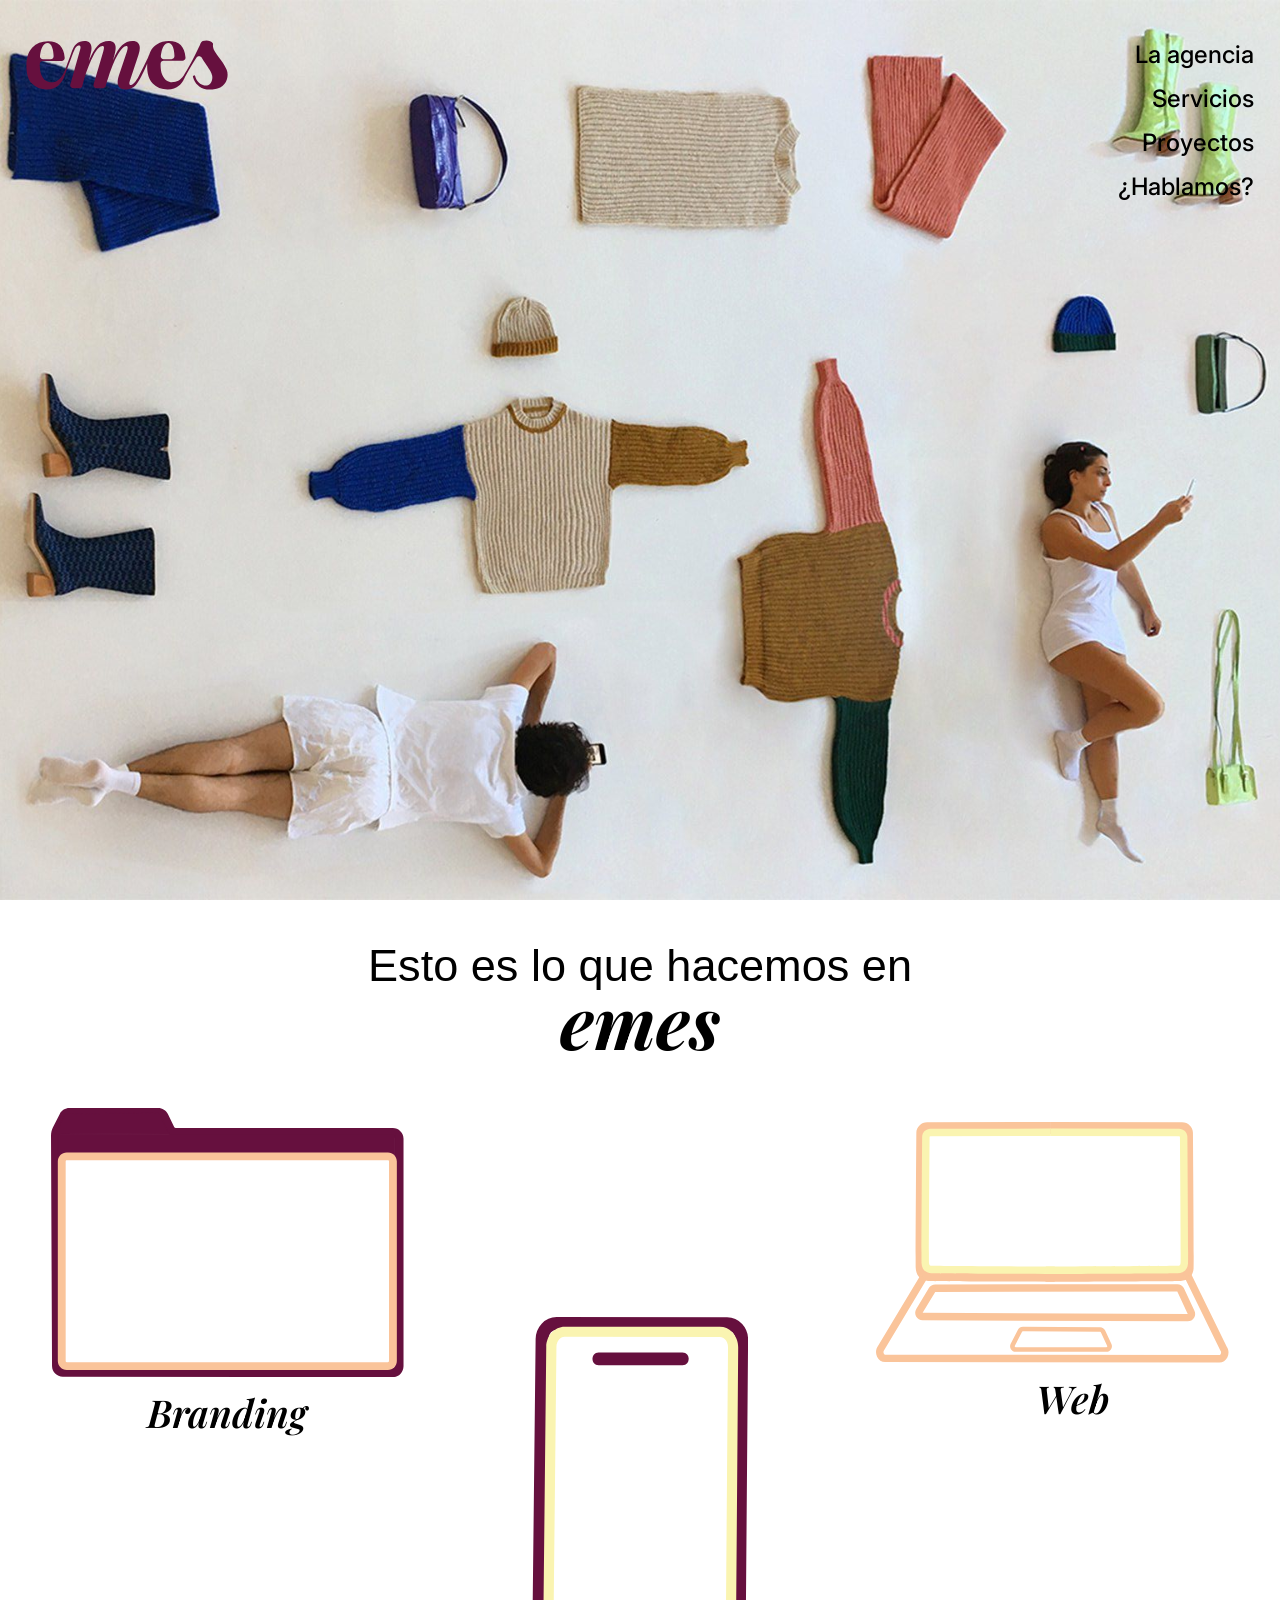
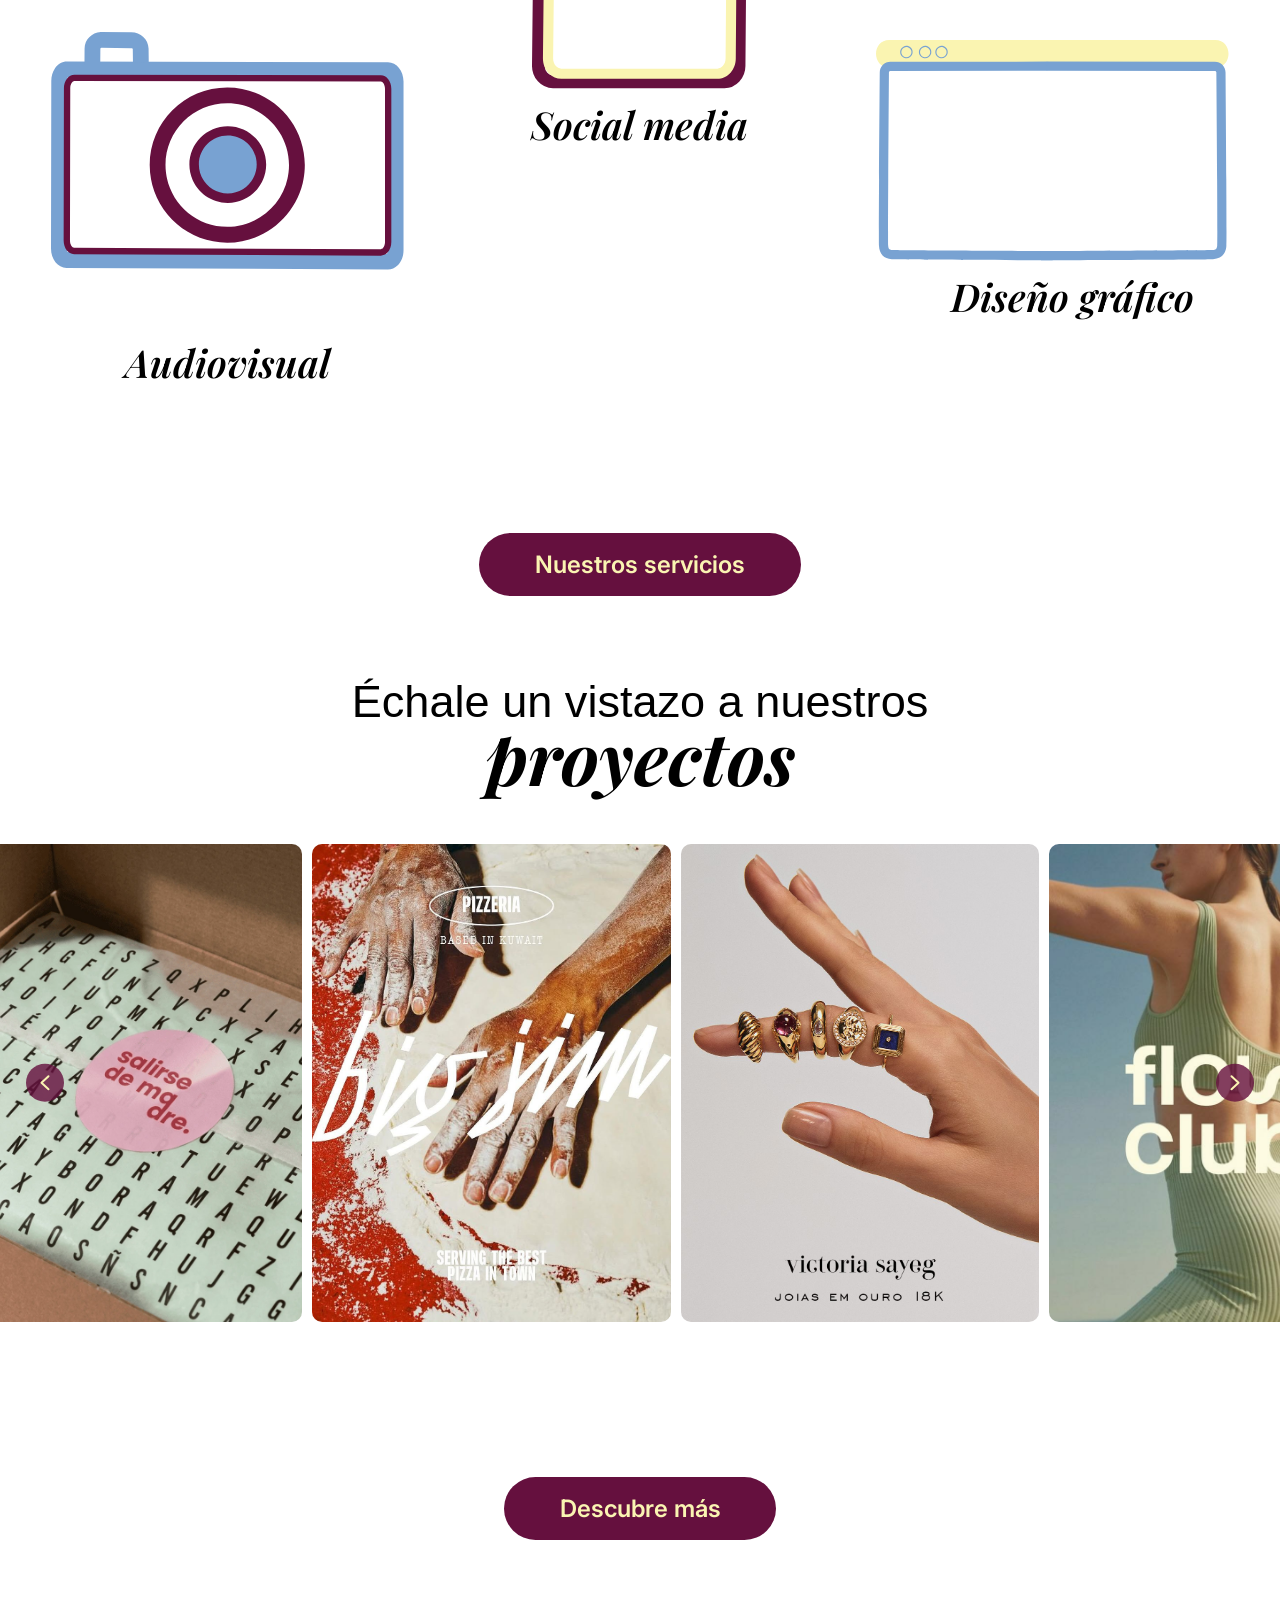
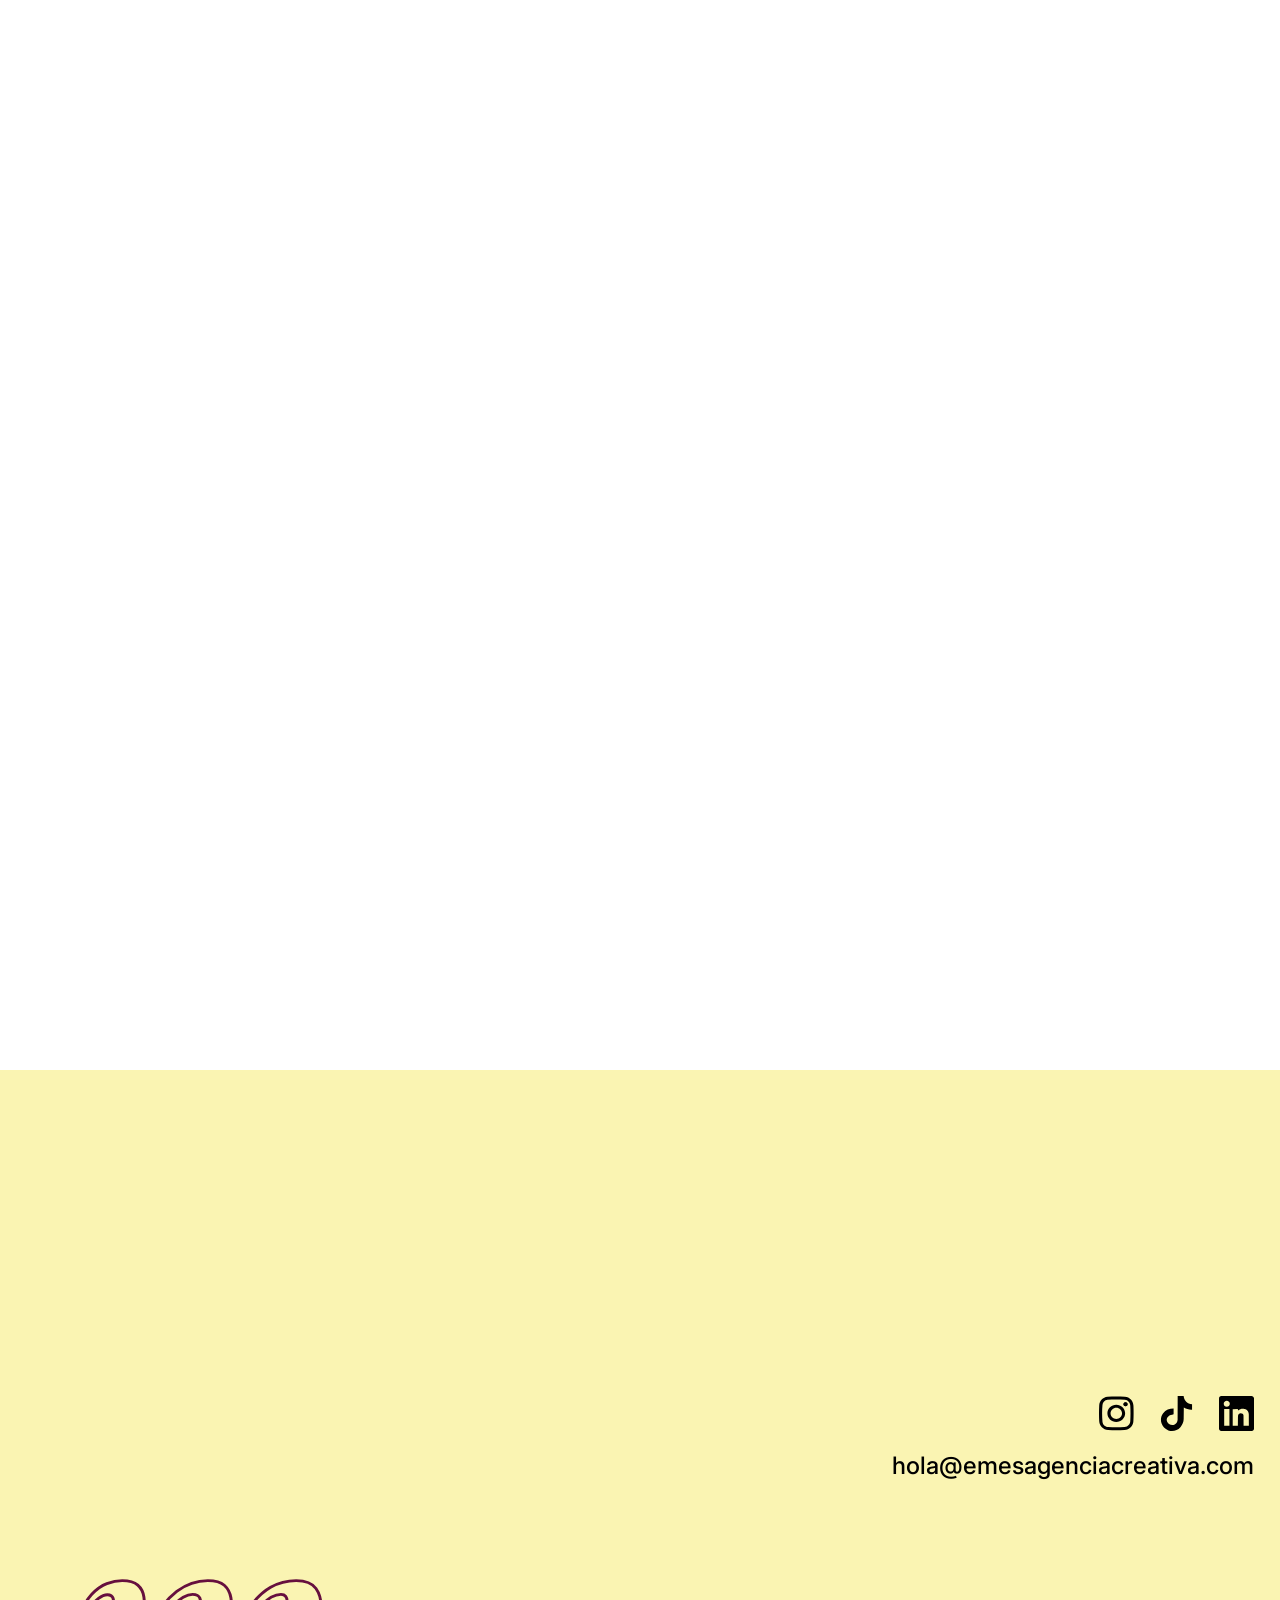
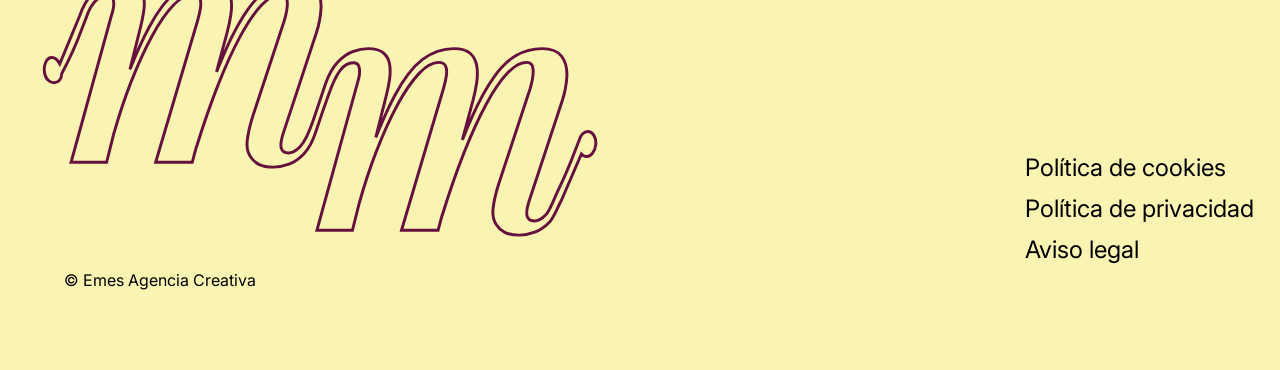
==== commit ef8478c1: "página salirse de madre creada" ====
--- a/index.html
+++ b/index.html
@@ -1323,13 +1323,14 @@
             <!-- Cada tarjeta agrupa imagen + texto debajo.-->
             <div class="proyecto">
                 <div class="proyecto__imagen-wrapper">
-                    <img src="assets/img-home-projects-cafe.jpg" alt="Proyecto 1" class="proyecto__img">
+                    <a href="archivo proyectos/salirse de madre/index.html"></a>
+                    <img src="assets/img-proyectos-home-salirse_de_madre.webp" alt="Proyecto 1" class="proyecto__img">
+                    
                 </div>
                 <div class="proyecto__info">
-                    <p class="proyecto__nombre">Bullé</p>
+                    <p class="proyecto__nombre">Salirse de madre</p>
                     <div class="proyecto__descripcion">
-                        <p>Rebranding</p>
-                        <p>Social media</p>
+                        <p>Packaging</p>
                     </div>
                 </div>
             </div>
--- a/estilo.css
+++ b/estilo.css
@@ -19,6 +19,7 @@
     --padding-desktop: 2vw;
     --padding-secciones: clamp(30px, 8vh, 40px); /* padding arriba-abajo entre secciones */
     --gap-secciones: clamp(10px, 5vh, 40px); /* espacio entre los contenidos dentro de las secciones */
+    --text-size-text-2: clamp(1rem, 0.95rem + 0.2vw, 1.125rem);
 }
 
 * {
@@ -71,11 +72,22 @@
     vertical-align: middle;
 }
 
+.mobile {
+    display: block;
+}
+
+.desktop {
+    display: none;
+}
 
 
 body {
     font-family: var(--text-font-inter);
     overflow-x: hidden;
+}
+
+.text-size-2 {
+    font-size: var(--text-size-text-2);
 }
 
 /* Ocultar el texto del logo pero mantenerlo para SEO */
@@ -708,6 +720,14 @@
 .titulo2-playfair {
         margin-top: clamp(-20px, -4vh, -8px);
     }
+
+.mobile {
+            display: none;
+        }
+    
+        .desktop {
+            display: block;
+        }
 
 
     .nav__burguer,
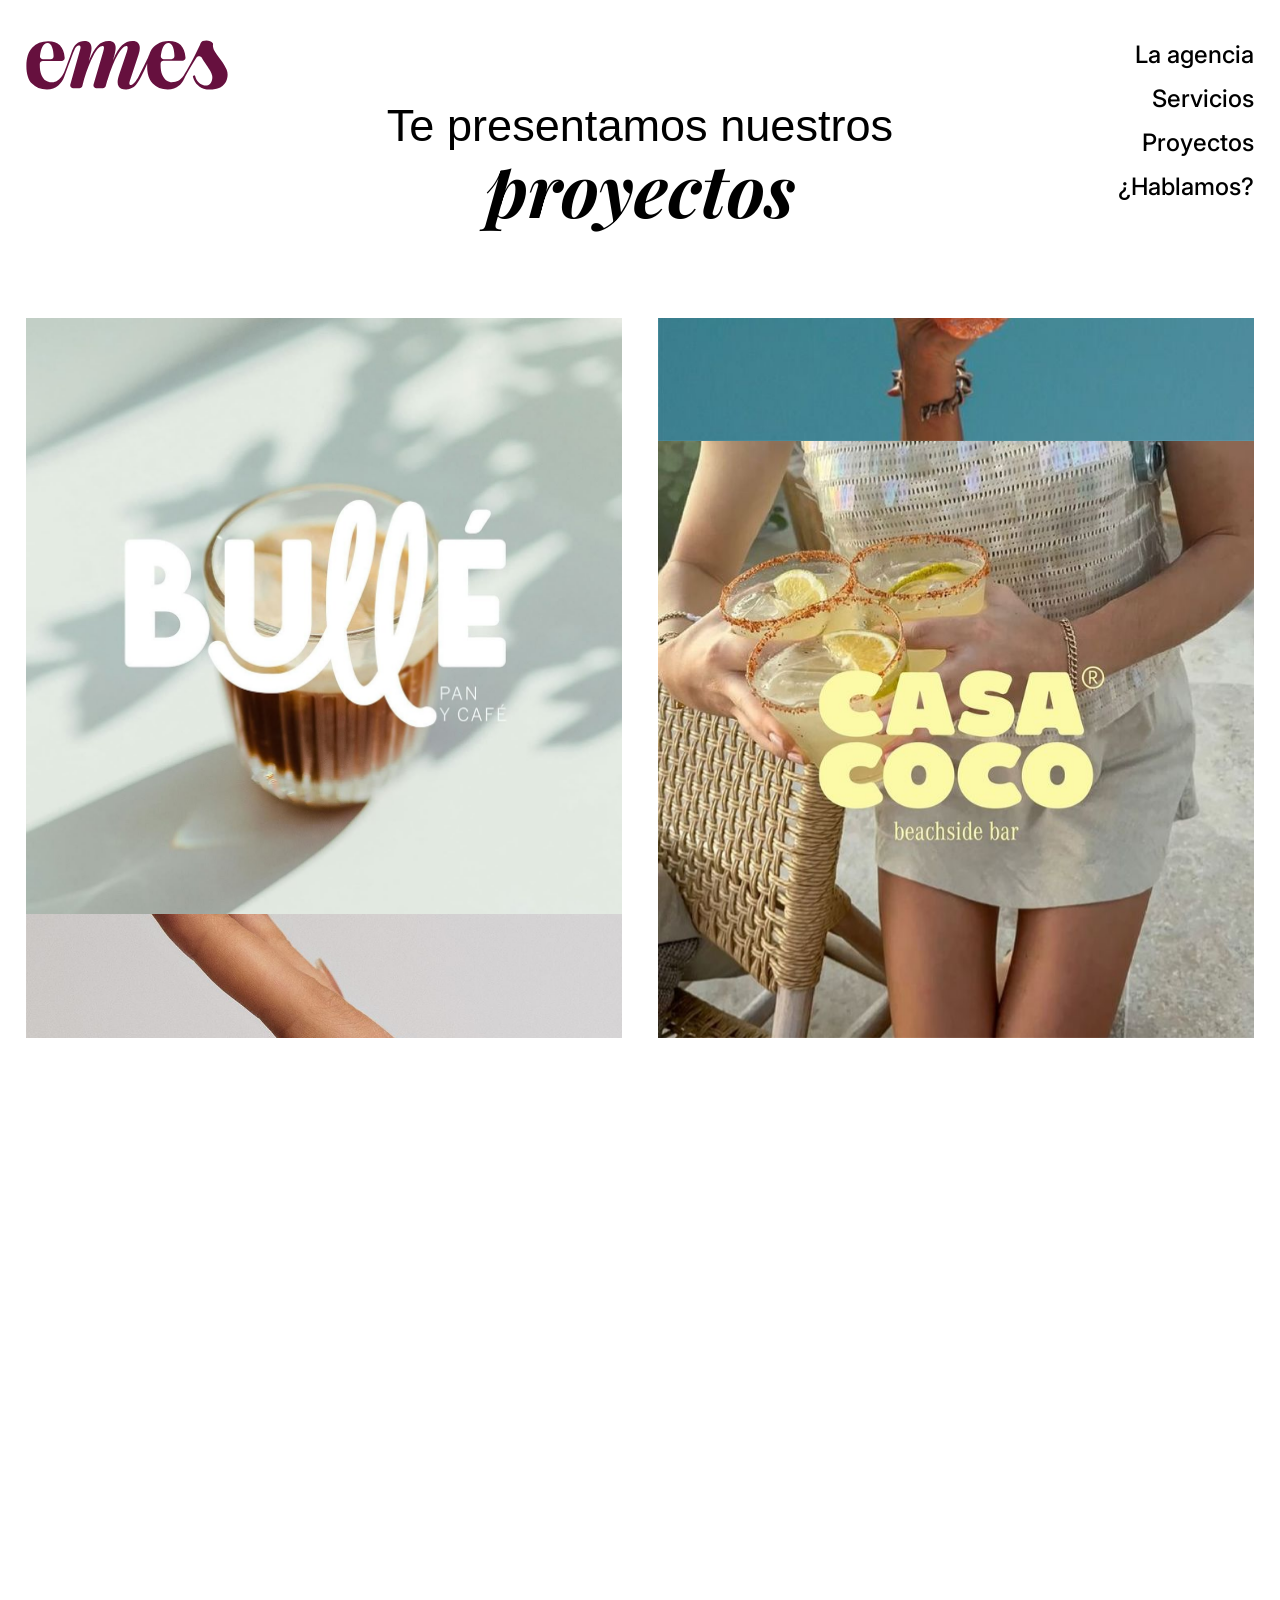
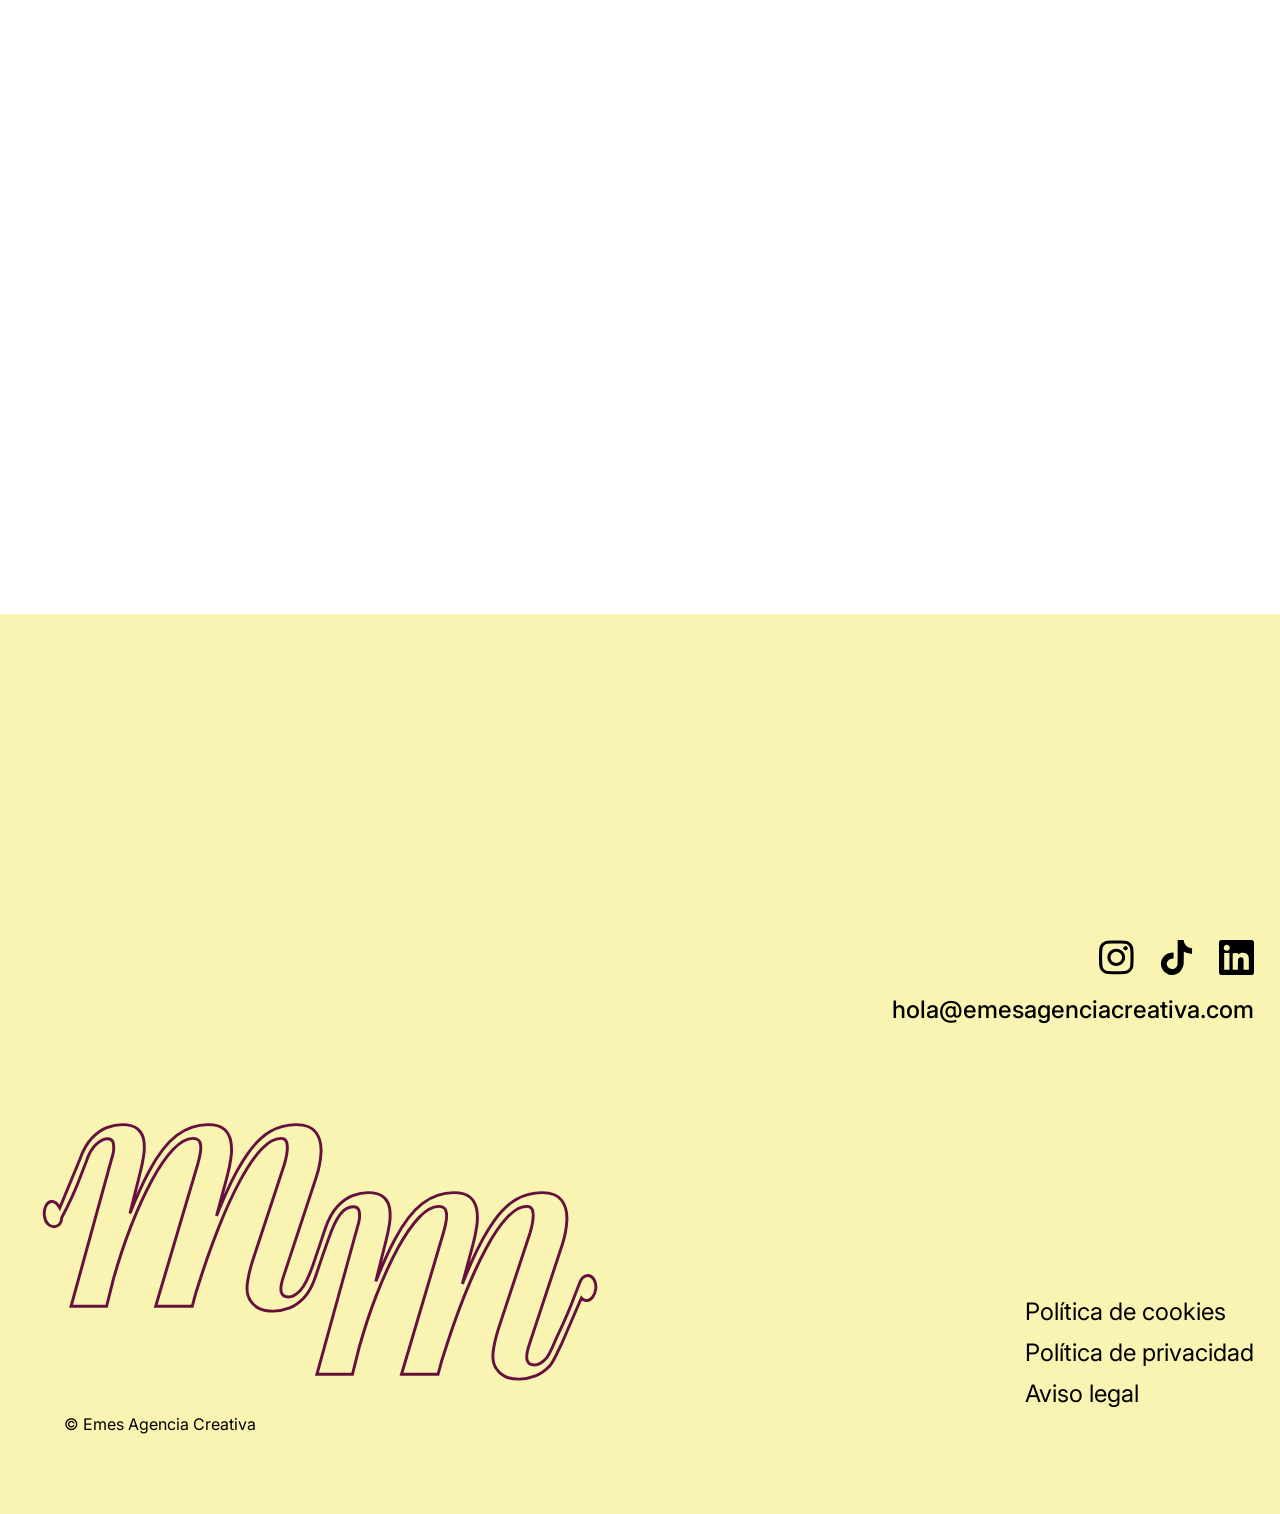
==== commit 8538dd10: "Add files via upload" ====
--- a/index.html
+++ b/index.html
@@ -4,63 +4,67 @@
 <head>
     <meta charset="UTF-8">
     <meta name="viewport" content="width=device-width, initial-scale=1.0">
-    <title>Emes Agencia Creativa</title>
+    <title>Emes Agencia Creativa - Proyectos</title>
+    <!-- cambiar el codigo de las fuentes, con las dos seleccionadas ese codigo -->
+    <!-- Playfair Display -->
     <link rel="preconnect" href="https://fonts.googleapis.com">
     <link rel="preconnect" href="https://fonts.gstatic.com" crossorigin>
     <link
         href="https://fonts.googleapis.com/css2?family=Inter:wght@100..900&family=Playfair+Display:ital,wght@0,400..900;1,400..900&display=swap"
         rel="stylesheet">
+    <!-- Excon variable -->
     <link href="https://api.fontshare.com/v2/css?f[]=excon@1,2&display=swap" rel="stylesheet">
-    <link rel="stylesheet" href="estilo.css">
+    <!-- Inter -->
+    <link rel="stylesheet" href="estilo-proyectos.css">
+    <link rel="stylesheet" href="../estilo.css">
 </head>
 
 <body>
-
     <header class="header">
         <nav class="nav-container" id="main-nav">
             <h1 class="header__logo">
-                <a href="index.html" aria-label="Emes Agencia Creativa - inicio">
-                <?xml version="1.0" encoding="UTF-8"?>
-                <svg id="svg-emes" data-name="Capa 1" xmlns="http://www.w3.org/2000/svg" viewBox="0 0 265.86 65.79"
-                    class="emes-logo-svg vertical-align">
-                    <defs>
-                        <style>
-                            .logo-emes {
-                                fill: #66103e;
-                            }
-                        </style>
-                    </defs>
-                    <path class="logo-emes"
-                        d="M264.21,39.66v-.12c-1.44-3.66-4.04-8.09-7.8-13.31l-2.72-3.62c-3.07-4.04-5.23-7.33-6.48-9.89-.31-.64-.76-1.99-1.08-3.75-.47-2.64.33-3.66-.31-4.66-2.44-3.87-8.82-4.66-13.31-2.93-1.08.42-2.81,2.23-3.65,5.11-9.07,19.13-16.88,33.25-21.14,39.73-.57.88-4.19,6.26-9.12,8.18-3.12,1.22-6.31,1.16-6.31,1.16-2.65,0-5.12-.78-7.42-2.34-2.3-1.55-4.17-4.05-5.61-7.47-1.44-3.42-2.16-7.71-2.16-12.86,0-.56,0-1.08,0-1.58.02-2.17,1.78-3.91,3.95-3.91h24.89c2.31,0,4.13-1.98,3.94-4.29-1.15-14.44-8.42-21.65-21.8-21.65-6,0-11.17,1.35-15.52,4.02-2.99,1.84-4.83,3.84-5.28,4.34-3.45,3.78-4.09,6.99-6.69,13.21-.13.31-.27.63-.27.63-.21.44-.41.82-.57,1.12-1.55,3.23-3.14,6.47-4.76,9.72-2.65,5.35-5.31,10.6-7.99,15.76-.03.06-.06.12-.1.18-.56.94-5.39,8.9-8.7,8.9-1.01,0-1.55-.5-1.55-.5-.44-.41-.67-1.06-.67-1.96,0-.78.24-1.91.71-3.38l11.45-34.47c1.08-3.11,1.63-5.96,1.63-8.53,0-2.81-.78-5.03-2.34-6.66-1.55-1.63-3.97-2.46-7.24-2.46-5.23,0-9.84,1.87-13.85,5.61-4.01,3.74-7.97,10.24-11.86,19.52l2.1-7.47c.94-3.5,1.4-6.35,1.4-8.53,0-6.08-3.08-9.12-9.22-9.12-5.61,0-10.43,2.03-14.42,6.08-4.01,4.05-7.93,10.83-11.75,20.33l2.57-10.05c.71-2.65,1.06-4.98,1.06-7.02,0-2.81-.74-5.06-2.22-6.78-1.48-1.71-3.89-2.57-7.24-2.57-1.99,0-3.85.31-5.61.94-1.94.69-3.27,1.58-3.68,1.87-2.9,2.01-4.43,4.65-5.17,6.24-.51.98-.98,2.05-1.4,3.21l-3.15,8.88c-.6,1.59-2.21,5.92-4.39,11.75-2.46,6.56-3.72,9.89-5.74,12.84-.5.73-4.1,5.93-8.05,7.45-1.78.68-5.02,1.15-6.15,1.15h-.09c-2.65,0-5.12-.78-7.42-2.34-2.3-1.55-4.17-4.05-5.61-7.47-1.44-3.42-2.16-7.71-2.16-12.86,0-.56,0-1.08,0-1.58.02-2.17,1.78-3.91,3.95-3.91h24.89c2.31,0,4.13-1.98,3.94-4.29C49.77,8.82,42.51,1.61,29.13,1.61c-8.65,0-15.59,2.78-20.8,8.35C3.1,15.52.5,23.57.5,34.09s2.43,18.06,7.3,23.31c4.87,5.25,11.43,7.89,19.69,7.89,6,0,11-1.78,15.01-5.32,3.62-3.2,6.22-7.02,7.84-11.45.68-1.86,3.89-10.52,9.63-26l2.22-5.96c.57-1.32.95-2.22,1.52-3.55l.33-.73c.24-.55.31-.74.44-1.03,0,0,.26-.58.97-1.48.2-.25.36-.42.4-.47,1.66-1.83,2.95-2.16,3.8-2.16,1.4,0,2.1.82,2.1,2.46,0,.93-.2,2.06-.59,3.38l-12.84,45.45c-.71,2.52,1.18,5.03,3.8,5.03h8.19c1.8,0,3.38-1.22,3.83-2.96l2.28-8.83v.12c3.89-13.01,8.05-23.56,12.44-31.67,4.4-8.1,8.35-12.15,11.86-12.15,1.24,0,1.87.74,1.87,2.22,0,1.16-.31,2.77-.94,4.8l-12.77,43.42c-.74,2.53,1.15,5.07,3.79,5.07h8.43c1.77,0,3.33-1.18,3.8-2.89l2.24-7.99v.35c4.52-14.65,9.02-25.81,13.5-33.48,4.48-7.67,8.31-11.51,11.51-11.51,1.08,0,1.63.78,1.63,2.34,0,1.1-.31,2.65-.94,4.68l-10.52,31.55c-1.16,3.5-1.75,6.55-1.75,9.12,0,2.18.43,3.93,1.28,5.25,1.71,2.81,4.83,4.21,9.34,4.21.61,0,1.61,0,2.87-.21,0,0,2.89-.46,5.67-2,4.04-2.22,6.87-5.51,11.89-15.03,2.3-4.36,5.11-10.1,7.93-17.05-.04.68-.1,1.79-.1,3.18,0,4.59.01,15.44,7.3,23.31,4.87,5.25,11.43,7.89,19.69,7.89,6,0,11-1.78,15.01-5.32.89-.78,3.24-2.86,5.37-6.32,1.18-1.89,1.8-3.44,1.96-3.79,1.23-2.88,5.4-10.26,15.61-26.62,1.61-2.58,5.4-2.52,6.91.12,1.35,2.37,3.38,5.57,6.11,9.59,2.31,3.37,4.02,5.97,5.13,7.83,1.11,1.84,1.89,3.83,2.36,5.93.47,2.12.37,4.32-.31,6.64-.51,1.76-1.48,4.49-4.39,5.92-2.72,1.32-5.58.71-6.57.44-3.65-.97-5.91-3.18-6.98-4.34-2.45-2.65-3.51-5.57-3.98-7.57-.19-.8-.99-1.29-1.79-1.14-.01,0-.02,0-.03,0-.85.17-1.41,1-1.21,1.84.26,1.11.65,2.35,1.21,3.66,1.2,2.84,2.77,4.9,3.97,6.26.77.8,2.55,2.52,4.76,3.89,1.23.76,2.38,1.28,2.69,1.42,1.11.48,1.78.71,2.65.91,2.85.72,8.58,1.14,14.12,0,1.89-.39,5.5-.93,9.45-3.99,2.86-2.21,4.82-5.13,5.88-8.78,1.31-4.47,1.23-8.52-.22-12.16ZM177.42,20.76c.6-5.04,1.62-8.93,3.05-11.65h-.01c1.83-3.46,4.14-5.2,6.95-5.2s4.77,2.01,6.14,6.02c1.04,3.07,1.64,6.77,1.79,11.1.08,2.26-1.69,4.15-3.95,4.15h-10.05c-2.36,0-4.21-2.07-3.93-4.42ZM18.39,20.89c.6-5.04,1.62-8.93,3.05-11.65h-.01c1.83-3.46,4.14-5.2,6.95-5.2s4.77,2.01,6.14,6.02c1.04,3.07,1.64,6.77,1.79,11.1.08,2.26-1.69,4.15-3.95,4.15h-10.05c-2.36,0-4.21-2.07-3.93-4.42Z" />
-                </svg>
+                <a href="../index.html" aria-label="Emes Agencia Creativa - inicio">
+                    <?xml version="1.0" encoding="UTF-8"?>
+                    <svg id="svg-emes" data-name="Capa 1" xmlns="http://www.w3.org/2000/svg" viewBox="0 0 265.86 65.79"
+                        class="emes-logo-svg vertical-align">
+                        <defs>
+                            <style>
+                                .logo-emes {
+                                    fill: #66103e;
+                                }
+                            </style>
+                        </defs>
+                        <path class="logo-emes"
+                            d="M264.21,39.66v-.12c-1.44-3.66-4.04-8.09-7.8-13.31l-2.72-3.62c-3.07-4.04-5.23-7.33-6.48-9.89-.31-.64-.76-1.99-1.08-3.75-.47-2.64.33-3.66-.31-4.66-2.44-3.87-8.82-4.66-13.31-2.93-1.08.42-2.81,2.23-3.65,5.11-9.07,19.13-16.88,33.25-21.14,39.73-.57.88-4.19,6.26-9.12,8.18-3.12,1.22-6.31,1.16-6.31,1.16-2.65,0-5.12-.78-7.42-2.34-2.3-1.55-4.17-4.05-5.61-7.47-1.44-3.42-2.16-7.71-2.16-12.86,0-.56,0-1.08,0-1.58.02-2.17,1.78-3.91,3.95-3.91h24.89c2.31,0,4.13-1.98,3.94-4.29-1.15-14.44-8.42-21.65-21.8-21.65-6,0-11.17,1.35-15.52,4.02-2.99,1.84-4.83,3.84-5.28,4.34-3.45,3.78-4.09,6.99-6.69,13.21-.13.31-.27.63-.27.63-.21.44-.41.82-.57,1.12-1.55,3.23-3.14,6.47-4.76,9.72-2.65,5.35-5.31,10.6-7.99,15.76-.03.06-.06.12-.1.18-.56.94-5.39,8.9-8.7,8.9-1.01,0-1.55-.5-1.55-.5-.44-.41-.67-1.06-.67-1.96,0-.78.24-1.91.71-3.38l11.45-34.47c1.08-3.11,1.63-5.96,1.63-8.53,0-2.81-.78-5.03-2.34-6.66-1.55-1.63-3.97-2.46-7.24-2.46-5.23,0-9.84,1.87-13.85,5.61-4.01,3.74-7.97,10.24-11.86,19.52l2.1-7.47c.94-3.5,1.4-6.35,1.4-8.53,0-6.08-3.08-9.12-9.22-9.12-5.61,0-10.43,2.03-14.42,6.08-4.01,4.05-7.93,10.83-11.75,20.33l2.57-10.05c.71-2.65,1.06-4.98,1.06-7.02,0-2.81-.74-5.06-2.22-6.78-1.48-1.71-3.89-2.57-7.24-2.57-1.99,0-3.85.31-5.61.94-1.94.69-3.27,1.58-3.68,1.87-2.9,2.01-4.43,4.65-5.17,6.24-.51.98-.98,2.05-1.4,3.21l-3.15,8.88c-.6,1.59-2.21,5.92-4.39,11.75-2.46,6.56-3.72,9.89-5.74,12.84-.5.73-4.1,5.93-8.05,7.45-1.78.68-5.02,1.15-6.15,1.15h-.09c-2.65,0-5.12-.78-7.42-2.34-2.3-1.55-4.17-4.05-5.61-7.47-1.44-3.42-2.16-7.71-2.16-12.86,0-.56,0-1.08,0-1.58.02-2.17,1.78-3.91,3.95-3.91h24.89c2.31,0,4.13-1.98,3.94-4.29C49.77,8.82,42.51,1.61,29.13,1.61c-8.65,0-15.59,2.78-20.8,8.35C3.1,15.52.5,23.57.5,34.09s2.43,18.06,7.3,23.31c4.87,5.25,11.43,7.89,19.69,7.89,6,0,11-1.78,15.01-5.32,3.62-3.2,6.22-7.02,7.84-11.45.68-1.86,3.89-10.52,9.63-26l2.22-5.96c.57-1.32.95-2.22,1.52-3.55l.33-.73c.24-.55.31-.74.44-1.03,0,0,.26-.58.97-1.48.2-.25.36-.42.4-.47,1.66-1.83,2.95-2.16,3.8-2.16,1.4,0,2.1.82,2.1,2.46,0,.93-.2,2.06-.59,3.38l-12.84,45.45c-.71,2.52,1.18,5.03,3.8,5.03h8.19c1.8,0,3.38-1.22,3.83-2.96l2.28-8.83v.12c3.89-13.01,8.05-23.56,12.44-31.67,4.4-8.1,8.35-12.15,11.86-12.15,1.24,0,1.87.74,1.87,2.22,0,1.16-.31,2.77-.94,4.8l-12.77,43.42c-.74,2.53,1.15,5.07,3.79,5.07h8.43c1.77,0,3.33-1.18,3.8-2.89l2.24-7.99v.35c4.52-14.65,9.02-25.81,13.5-33.48,4.48-7.67,8.31-11.51,11.51-11.51,1.08,0,1.63.78,1.63,2.34,0,1.1-.31,2.65-.94,4.68l-10.52,31.55c-1.16,3.5-1.75,6.55-1.75,9.12,0,2.18.43,3.93,1.28,5.25,1.71,2.81,4.83,4.21,9.34,4.21.61,0,1.61,0,2.87-.21,0,0,2.89-.46,5.67-2,4.04-2.22,6.87-5.51,11.89-15.03,2.3-4.36,5.11-10.1,7.93-17.05-.04.68-.1,1.79-.1,3.18,0,4.59.01,15.44,7.3,23.31,4.87,5.25,11.43,7.89,19.69,7.89,6,0,11-1.78,15.01-5.32.89-.78,3.24-2.86,5.37-6.32,1.18-1.89,1.8-3.44,1.96-3.79,1.23-2.88,5.4-10.26,15.61-26.62,1.61-2.58,5.4-2.52,6.91.12,1.35,2.37,3.38,5.57,6.11,9.59,2.31,3.37,4.02,5.97,5.13,7.83,1.11,1.84,1.89,3.83,2.36,5.93.47,2.12.37,4.32-.31,6.64-.51,1.76-1.48,4.49-4.39,5.92-2.72,1.32-5.58.71-6.57.44-3.65-.97-5.91-3.18-6.98-4.34-2.45-2.65-3.51-5.57-3.98-7.57-.19-.8-.99-1.29-1.79-1.14-.01,0-.02,0-.03,0-.85.17-1.41,1-1.21,1.84.26,1.11.65,2.35,1.21,3.66,1.2,2.84,2.77,4.9,3.97,6.26.77.8,2.55,2.52,4.76,3.89,1.23.76,2.38,1.28,2.69,1.42,1.11.48,1.78.71,2.65.91,2.85.72,8.58,1.14,14.12,0,1.89-.39,5.5-.93,9.45-3.99,2.86-2.21,4.82-5.13,5.88-8.78,1.31-4.47,1.23-8.52-.22-12.16ZM177.42,20.76c.6-5.04,1.62-8.93,3.05-11.65h-.01c1.83-3.46,4.14-5.2,6.95-5.2s4.77,2.01,6.14,6.02c1.04,3.07,1.64,6.77,1.79,11.1.08,2.26-1.69,4.15-3.95,4.15h-10.05c-2.36,0-4.21-2.07-3.93-4.42ZM18.39,20.89c.6-5.04,1.62-8.93,3.05-11.65h-.01c1.83-3.46,4.14-5.2,6.95-5.2s4.77,2.01,6.14,6.02c1.04,3.07,1.64,6.77,1.79,11.1.08,2.26-1.69,4.15-3.95,4.15h-10.05c-2.36,0-4.21-2.07-3.93-4.42Z" />
+                    </svg>
                     <span class="visually-hidden">Emes Agencia Creativa</span>
                 </a>
             </h1>
-
+    
             <input type="checkbox" id="menu-toggle" class="menu-checkbox">
-
+    
             <label for="menu-toggle" class="nav__burguer" aria-label="Abrir menú">
                 <span></span>
                 <span></span>
                 <span></span>
             </label>
-
+    
             <div class="header__menu">
                 <ul class="header__menu_list">
-                    <li><a href="la-agencia/index.html">La agencia</a></li>
-                    <li><a href="servicios/index.html">Servicios</a></li>
-                    <li><a href="proyectos/index.html">Proyectos</a></li>
-                    <li><a href="contacto/index.html">¿Hablamos?</a></li>
+                    <li><a href="../la-agencia/index.html">La agencia</a></li>
+                    <li><a href="../servicios/index.html">Servicios</a></li>
+                    <li><a href="../proyectos/index.html">Proyectos</a></li>
+                    <li><a href="../contacto/index.html">¿Hablamos?</a></li>
                 </ul>
             </div>
-
+    
             <!-- OVERLAY MENÚ HAMBURGUESA -->
             <div class="menu__overlay">
-
+    
                 <div class="menu__overlay_header">
                     <?xml version="1.0" encoding="UTF-8"?>
                     <svg id="svg-emes-contorno" data-name="Capa 1" xmlns="http://www.w3.org/2000/svg"
-                        viewBox="0 0 265.86 65.79" class="emes-logo-svg">
+                        viewBox="-3 -3 271.86 71.79" class="emes-logo-svg">
                         <defs>
                             <style>
                                 .cls-1 {
@@ -74,16 +78,16 @@
                             d="M264.21,39.66v-.12c-1.44-3.66-4.04-8.09-7.8-13.31l-2.72-3.62c-3.07-4.04-5.23-7.33-6.48-9.89-.31-.64-.76-1.99-1.08-3.75-.47-2.64.33-3.66-.31-4.66-2.44-3.87-8.82-4.66-13.31-2.93-1.08.42-2.81,2.23-3.65,5.11-9.07,19.13-16.88,33.25-21.14,39.73-.57.88-4.19,6.26-9.12,8.18-3.12,1.22-6.31,1.16-6.31,1.16-2.65,0-5.12-.78-7.42-2.34-2.3-1.55-4.17-4.05-5.61-7.47-1.44-3.42-2.16-7.71-2.16-12.86,0-.56,0-1.08,0-1.58.02-2.17,1.78-3.91,3.95-3.91h24.89c2.31,0,4.13-1.98,3.94-4.29-1.15-14.44-8.42-21.65-21.8-21.65-6,0-11.17,1.35-15.52,4.02-2.99,1.84-4.83,3.84-5.28,4.34-3.45,3.78-4.09,6.99-6.69,13.21-.13.31-.27.63-.27.63-.21.44-.41.82-.57,1.12-1.55,3.23-3.14,6.47-4.76,9.72-2.65,5.35-5.31,10.6-7.99,15.76-.03.06-.06.12-.1.18-.56.94-5.39,8.9-8.7,8.9-1.01,0-1.55-.5-1.55-.5-.44-.41-.67-1.06-.67-1.96,0-.78.24-1.91.71-3.38l11.45-34.47c1.08-3.11,1.63-5.96,1.63-8.53,0-2.81-.78-5.03-2.34-6.66-1.55-1.63-3.97-2.46-7.24-2.46-5.23,0-9.84,1.87-13.85,5.61-4.01,3.74-7.97,10.24-11.86,19.52l2.1-7.47c.94-3.5,1.4-6.35,1.4-8.53,0-6.08-3.08-9.12-9.22-9.12-5.61,0-10.43,2.03-14.42,6.08-4.01,4.05-7.93,10.83-11.75,20.33l2.57-10.05c.71-2.65,1.06-4.98,1.06-7.02,0-2.81-.74-5.06-2.22-6.78-1.48-1.71-3.89-2.57-7.24-2.57-1.99,0-3.85.31-5.61.94-1.94.69-3.27,1.58-3.68,1.87-2.9,2.01-4.43,4.65-5.17,6.24-.51.98-.98,2.05-1.4,3.21l-3.15,8.88c-.6,1.59-2.21,5.92-4.39,11.75-2.46,6.56-3.72,9.89-5.74,12.84-.5.73-4.1,5.93-8.05,7.45-1.78.68-5.02,1.15-6.15,1.15h-.09c-2.65,0-5.12-.78-7.42-2.34-2.3-1.55-4.17-4.05-5.61-7.47-1.44-3.42-2.16-7.71-2.16-12.86,0-.56,0-1.08,0-1.58.02-2.17,1.78-3.91,3.95-3.91h24.89c2.31,0,4.13-1.98,3.94-4.29C49.77,8.82,42.51,1.61,29.13,1.61c-8.65,0-15.59,2.78-20.8,8.35C3.1,15.52.5,23.57.5,34.09s2.43,18.06,7.3,23.31c4.87,5.25,11.43,7.89,19.69,7.89,6,0,11-1.78,15.01-5.32,3.62-3.2,6.22-7.02,7.84-11.45.68-1.86,3.89-10.52,9.63-26l2.22-5.96c.57-1.32.95-2.22,1.52-3.55l.33-.73c.24-.55.31-.74.44-1.03,0,0,.26-.58.97-1.48.2-.25.36-.42.4-.47,1.66-1.83,2.95-2.16,3.8-2.16,1.4,0,2.1.82,2.1,2.46,0,.93-.2,2.06-.59,3.38l-12.84,45.45c-.71,2.52,1.18,5.03,3.8,5.03h8.19c1.8,0,3.38-1.22,3.83-2.96l2.28-8.83v.12c3.89-13.01,8.05-23.56,12.44-31.67,4.4-8.1,8.35-12.15,11.86-12.15,1.24,0,1.87.74,1.87,2.22,0,1.16-.31,2.77-.94,4.8l-12.77,43.42c-.74,2.53,1.15,5.07,3.79,5.07h8.43c1.77,0,3.33-1.18,3.8-2.89l2.24-7.99v.35c4.52-14.65,9.02-25.81,13.5-33.48,4.48-7.67,8.31-11.51,11.51-11.51,1.08,0,1.63.78,1.63,2.34,0,1.1-.31,2.65-.94,4.68l-10.52,31.55c-1.16,3.5-1.75,6.55-1.75,9.12,0,2.18.43,3.93,1.28,5.25,1.71,2.81,4.83,4.21,9.34,4.21.61,0,1.61,0,2.87-.21,0,0,2.89-.46,5.67-2,4.04-2.22,6.87-5.51,11.89-15.03,2.3-4.36,5.11-10.1,7.93-17.05-.04.68-.1,1.79-.1,3.18,0,4.59.01,15.44,7.3,23.31,4.87,5.25,11.43,7.89,19.69,7.89,6,0,11-1.78,15.01-5.32.89-.78,3.24-2.86,5.37-6.32,1.18-1.89,1.8-3.44,1.96-3.79,1.23-2.88,5.4-10.26,15.61-26.62,1.61-2.58,5.4-2.52,6.91.12,1.35,2.37,3.38,5.57,6.11,9.59,2.31,3.37,4.02,5.97,5.13,7.83,1.11,1.84,1.89,3.83,2.36,5.93.47,2.12.37,4.32-.31,6.64-.51,1.76-1.48,4.49-4.39,5.92-2.72,1.32-5.58.71-6.57.44-3.65-.97-5.91-3.18-6.98-4.34-2.45-2.65-3.51-5.57-3.98-7.57-.19-.8-.99-1.29-1.79-1.14-.01,0-.02,0-.03,0-.85.17-1.41,1-1.21,1.84.26,1.11.65,2.35,1.21,3.66,1.2,2.84,2.77,4.9,3.97,6.26.77.8,2.55,2.52,4.76,3.89,1.23.76,2.38,1.28,2.69,1.42,1.11.48,1.78.71,2.65.91,2.85.72,8.58,1.14,14.12,0,1.89-.39,5.5-.93,9.45-3.99,2.86-2.21,4.82-5.13,5.88-8.78,1.31-4.47,1.23-8.52-.22-12.16ZM177.42,20.76c.6-5.04,1.62-8.93,3.05-11.65h-.01c1.83-3.46,4.14-5.2,6.95-5.2s4.77,2.01,6.14,6.02c1.04,3.07,1.64,6.77,1.79,11.1.08,2.26-1.69,4.15-3.95,4.15h-10.05c-2.36,0-4.21-2.07-3.93-4.42ZM18.39,20.89c.6-5.04,1.62-8.93,3.05-11.65h-.01c1.83-3.46,4.14-5.2,6.95-5.2s4.77,2.01,6.14,6.02c1.04,3.07,1.64,6.77,1.79,11.1.08,2.26-1.69,4.15-3.95,4.15h-10.05c-2.36,0-4.21-2.07-3.93-4.42Z" />
                     </svg>
                 </div>
-
+    
                 <nav class="menu__overlay_nav">
                     <ul class="menu__overlay_nav_list">
-                        <li><a href="la-agencia/index.html">La agencia</a></li>
-                        <li><a href="servicios/index.html">Servicios</a></li>
-                        <li><a href="proyectos/index.html">Proyectos</a></li>
-                        <li><a href="contacto/index.html">¿Hablamos?</a></li>
+                        <li><a href="../la-agencia/index.html">La agencia</a></li>
+                        <li><a href="../servicios/index.html">Servicios</a></li>
+                        <li><a href="../proyectos/index.html">Proyectos</a></li>
+                        <li><a href="../contacto/index.html">¿Hablamos?</a></li>
                     </ul>
                 </nav>
-
+    
                 <div class="menu__overlay_footer">
                     <?xml version="1.0" encoding="UTF-8"?>
                     <svg id="svg-mm-contorno" data-name="Capa 1" xmlns="http://www.w3.org/2000/svg"
@@ -100,7 +104,7 @@
                         <path class="cls-1"
                             d="M192.12,53.21c-1.42-.15-2.76,1.22-3.22,3.16-1.03,2.36-2.73,7.93-6.84,16.38-2.03,4.17-3.01,7.31-4.39,8.79-1.39,1.48-2.73,2.23-4.04,2.23s-2.12-.55-2.43-1.64c-.31-1.09-.08-2.81.69-5.16l11.32-34.35c.92-2.89,1.44-5.67,1.56-8.32.12-2.66-.46-4.88-1.73-6.68-1.27-1.8-3.52-2.7-6.76-2.7s-6.07.76-8.72,2.29c-2.66,1.52-5.24,4.03-7.74,7.5-2.5,3.48-5.03,8.09-7.57,13.83-1.02,2.31-2.08,4.84-3.16,7.58l3.63-13.5c.54-2.03.96-4.08,1.27-6.15.31-2.07.31-3.99,0-5.74-.31-1.76-1.06-3.16-2.25-4.22-1.2-1.06-3.06-1.58-5.6-1.58-3.85,0-7.39,1.23-10.63,3.69-3.24,2.46-6.4,6.56-9.48,12.31-2.08,3.87-4.24,8.66-6.49,14.32l3.49-13.91c.46-1.8.85-3.63,1.15-5.51.31-1.88.35-3.65.12-5.33-.23-1.68-.92-3.03-2.08-4.05-1.15-1.01-2.93-1.52-5.31-1.52-1.69,0-3.45.35-5.26,1.05-1.81.7-3.52,1.92-5.14,3.63-1.62,1.72-3,4.18-4.16,7.38l-2.58,7.74h-.01l-1.62,4.81c-1.54,4.38-3.01,7.31-4.39,8.79-1.39,1.48-2.73,2.23-4.04,2.23s-2.12-.55-2.43-1.64c-.31-1.09-.08-2.81.69-5.16l11.32-34.35c.92-2.89,1.44-5.67,1.56-8.32.12-2.66-.46-4.88-1.73-6.68-1.27-1.8-3.52-2.7-6.76-2.7s-6.07.76-8.72,2.29c-2.66,1.52-5.24,4.03-7.74,7.5-2.5,3.48-5.03,8.09-7.57,13.83-1.02,2.31-2.08,4.84-3.16,7.58l3.63-13.5c.54-2.03.96-4.08,1.27-6.15.31-2.07.31-3.99,0-5.74-.31-1.76-1.06-3.16-2.25-4.22-1.2-1.06-3.06-1.58-5.6-1.58-3.85,0-7.39,1.23-10.63,3.69-3.24,2.46-6.4,6.56-9.48,12.31-2.08,3.87-4.24,8.66-6.49,14.32l3.49-13.91c.46-1.8.85-3.63,1.15-5.51.31-1.88.35-3.65.12-5.33-.23-1.68-.92-3.03-2.08-4.05-1.15-1.01-2.93-1.52-5.31-1.52-1.69,0-3.45.35-5.26,1.05-1.81.7-3.52,1.92-5.14,3.63-1.62,1.72-3,4.18-4.16,7.38l-6.76,16.34c-.69-1.26-1.85-2.3-2.96-2.14-1.63.23-2.61,2.62-2.28,5,.33,2.38,1.92,3.79,3.55,3.55,1.32-.19,2.25-1.3,2.38-3.11,4.91-9.22,6.19-13.57,7.1-15.9.84-2.15,1.16-2.99,1.9-4.96.3-.8.98-2.17,2.15-3.53,0,0,2.2-2.52,4.39-2.52,1.08,0,1.73.41,1.96,1.23.23.82.29,1.76.17,2.81-.12,1.06-.33,1.98-.64,2.76l-13.87,50.41h12.13l2.36-9.4c1.79-6.35,3.75-12.29,5.9-17.79,2.35-6.02,4.76-11.29,7.22-15.82,2.46-4.53,4.89-8.05,7.28-10.55,2.39-2.5,4.58-3.75,6.59-3.75,1.31,0,2.14.43,2.48,1.29.35.86.42,1.95.23,3.28-.19,1.33-.52,2.77-.98,4.34l-14.33,48.41h12.48l1.43-5.32-.04.28c2.46-7.97,4.97-15.16,7.51-21.57,2.54-6.41,5.06-11.92,7.57-16.53,2.5-4.61,4.91-8.13,7.22-10.55,2.31-2.42,4.51-3.63,6.59-3.63,1.46,0,2.2.92,2.2,2.75s-.35,3.89-1.04,6.15l-10.86,32.94c-.92,2.97-1.52,5.61-1.79,7.91-.27,2.31.1,4.2,1.1,5.69.69,1.1,1.66,1.95,2.89,2.58,1.23.62,2.89.94,4.97.94,1.69,0,3.45-.33,5.26-1s3.52-1.85,5.14-3.58c1.62-1.72,2.96-4.22,4.04-7.5l2.57-7.62h.02l1.73-4.92c1.39-3.99,2.73-6.82,4.04-8.5,1.31-1.68,2.77-2.52,4.39-2.52,1.08,0,1.73.41,1.96,1.23.23.82.29,1.76.17,2.81-.12,1.06-.33,1.98-.64,2.76l-13.87,50.41h12.13l2.36-9.4c1.79-6.35,3.75-12.29,5.9-17.79,2.35-6.02,4.76-11.29,7.22-15.82,2.46-4.53,4.89-8.05,7.28-10.55,2.39-2.5,4.58-3.75,6.59-3.75,1.31,0,2.14.43,2.48,1.29.35.86.42,1.95.23,3.28-.19,1.33-.52,2.77-.98,4.34l-14.33,48.41h12.48l1.43-5.32-.04.28c2.46-7.97,4.97-15.16,7.51-21.57,2.54-6.41,5.06-11.92,7.57-16.53,2.5-4.61,4.91-8.13,7.22-10.55,2.31-2.42,4.51-3.63,6.59-3.63,1.46,0,2.2.92,2.2,2.75s-.35,3.89-1.04,6.15l-10.86,32.94c-.92,2.97-1.52,5.61-1.79,7.91-.27,2.31.1,4.2,1.1,5.69.69,1.1,1.66,1.95,2.89,2.58,1.23.62,2.89.94,4.97.94,1.69,0,3.45-.33,5.26-1s3.52-1.85,5.14-3.58c1.62-1.72,2.35-4.35,4.04-7.5l6.74-15.61c.42.49.94.81,1.53.87,1.62.17,3.12-1.61,3.36-3.98.24-2.36-.88-4.41-2.5-4.58Z" />
                     </svg>
-
+    
                     <div class="footer__items">
                         <div class="footer__social-icons">
                             <a href="#" aria-label="Instagram">
@@ -120,7 +124,7 @@
                                         fill="black" />
                                 </svg>
                             </a>
-
+    
                             <a href="#" aria-label="TikTok">
                                 <svg width="40" height="45" viewBox="0 0 40 45" fill="none"
                                     xmlns="http://www.w3.org/2000/svg">
@@ -129,7 +133,7 @@
                                         fill="black" />
                                 </svg>
                             </a>
-
+    
                             <a href="#" aria-label="LinkedIn">
                                 <svg width="43" height="43" viewBox="0 0 43 43" fill="none"
                                     xmlns="http://www.w3.org/2000/svg">
@@ -139,1334 +143,145 @@
                                 </svg>
                             </a>
                         </div>
-
+    
                         <p class="footer__copyright">© Emes Agencia Creativa</p>
                     </div>
                 </div>
-
+    
             </div>
-
+    
         </nav>
     </header>
 
-    <section class="hero">
-    <img src="assets/img-home-mobile.png" alt="Emes Agencia Creativa" class="hero__img hero__img--mobile">
-    <img src="assets/img-home-desktop.jpg" alt="Emes Agencia Creativa" class="hero__img hero__img--desktop">
-</section>
-
-<section class="seccion-servicios">
-    <div class="servicios__header">
-        <h2 class="titulo1-excon">Esto es lo que hacemos en</h2>
-        <h2 class="titulo2-playfair">emes</h2>
+
+    <div class="h2__header">
+        <h2 class="titulo1-excon">Te presentamos nuestros</h2>
+        <h2 class="titulo2-playfair">proyectos</h2>
     </div>
 
-    <div class="servicios__lista">
-
-    <div class="servicio">
-        <div class="servicio__icono">
-            <!-- SVG branding -->
-            <?xml version="1.0" encoding="utf-8"?>
-    
-            <svg version="1.1" id="Capa_1" xmlns="http://www.w3.org/2000/svg" xmlns:xlink="http://www.w3.org/1999/xlink"
-                x="0px" y="0px" viewBox="0 0 401.75 306.68" style="enable-background:new 0 0 401.75 306.68;"
-                xml:space="preserve">
-                <style type="text/css">
-                    .st0 {
-                        fill: #FAF4B1;
-                    }
-    
-                    .st1 {
-                        fill: #78A2D2;
-                        stroke: #000000;
-                        stroke-miterlimit: 10;
-                    }
-    
-                    .st2 {
-                        fill: none;
-                        stroke: #000000;
-                        stroke-miterlimit: 10;
-                    }
-    
-                    .st3 {
-                        fill: none;
-                        stroke: #F9F3B0;
-                        stroke-width: 46;
-                        stroke-linecap: round;
-                        stroke-linejoin: round;
-                        stroke-miterlimit: 10;
-                    }
-    
-                    .st4 {
-                        fill: none;
-                        stroke: #66103E;
-                        stroke-width: 46;
-                        stroke-linecap: round;
-                        stroke-linejoin: round;
-                        stroke-miterlimit: 10;
-                    }
-    
-                    .st5 {
-                        fill: none;
-                        stroke: #78A1D1;
-                        stroke-width: 46;
-                        stroke-linecap: round;
-                        stroke-linejoin: round;
-                        stroke-miterlimit: 10;
-                    }
-    
-                    .st6 {
-                        fill: none;
-                        stroke: #FAC49A;
-                        stroke-width: 46;
-                        stroke-linecap: round;
-                        stroke-linejoin: round;
-                        stroke-miterlimit: 10;
-                    }
-    
-                    .st7 {
-                        fill: none;
-                        stroke: #FAF4B1;
-                        stroke-width: 46;
-                        stroke-linecap: round;
-                        stroke-linejoin: round;
-                        stroke-miterlimit: 10;
-                    }
-    
-                    .st8 {
-                        fill: #78A2D2;
-                    }
-    
-                    .st9 {
-                        fill: none;
-                        stroke: #FAF4B1;
-                        stroke-width: 30;
-                        stroke-linecap: round;
-                        stroke-linejoin: round;
-                        stroke-miterlimit: 10;
-                    }
-    
-                    .st10 {
-                        fill: #FFFFFF;
-                    }
-    
-                    .st11 {
-                        fill: #FAC49A;
-                    }
-    
-                    .st12 {
-                        fill: #66103E;
-                    }
-    
-                    .st13 {
-                        fill: none;
-                        stroke: #FAC49A;
-                        stroke-width: 20;
-                        stroke-linecap: round;
-                        stroke-linejoin: round;
-                        stroke-miterlimit: 10;
-                    }
-    
-                    .st14 {
-                        fill: none;
-                        stroke: #78A2D2;
-                        stroke-width: 8;
-                        stroke-miterlimit: 10;
-                    }
-    
-                    .st15 {
-                        fill: none;
-                        stroke: #78A2D2;
-                        stroke-miterlimit: 10;
-                    }
-    
-                    .st16 {
-                        fill: none;
-                        stroke: #66103E;
-                        stroke-width: 8;
-                        stroke-miterlimit: 10;
-                    }
-    
-                    .st17 {
-                        fill: #66103E;
-                        stroke: #66103E;
-                        stroke-miterlimit: 10;
-                    }
-    
-                    .st18 {
-                        fill: none;
-                        stroke: #FAC49A;
-                        stroke-width: 7;
-                        stroke-miterlimit: 10;
-                    }
-    
-                    .st19 {
-                        fill: none;
-                        stroke: #FAC49A;
-                        stroke-width: 13;
-                        stroke-miterlimit: 10;
-                    }
-    
-                    .st20 {
-                        fill: none;
-                        stroke: #FAC49A;
-                        stroke-width: 8;
-                        stroke-miterlimit: 10;
-                    }
-    
-                    .st21 {
-                        fill: none;
-                        stroke: #FAC49A;
-                        stroke-width: 5;
-                        stroke-miterlimit: 10;
-                    }
-    
-                    .st22 {
-                        fill: none;
-                        stroke: #FAF4B1;
-                        stroke-width: 8;
-                        stroke-miterlimit: 10;
-                    }
-    
-                    .st23 {
-                        fill: none;
-                        stroke: #66103E;
-                        stroke-width: 10;
-                        stroke-miterlimit: 10;
-                    }
-    
-                    .st24 {
-                        fill: none;
-                        stroke: #78A2D2;
-                        stroke-width: 10;
-                        stroke-miterlimit: 10;
-                    }
-    
-                    .st25 {
-                        fill: none;
-                        stroke: #66103E;
-                        stroke-width: 4;
-                        stroke-miterlimit: 10;
-                    }
-    
-                    .st26 {
-                        fill: #78A2D2;
-                        stroke: #66103E;
-                        stroke-width: 6;
-                        stroke-miterlimit: 10;
-                    }
-    
-                    .st27 {
-                        fill: #66103E;
-                        stroke: #000000;
-                        stroke-miterlimit: 10;
-                    }
-    
-                    .st28 {
-                        fill: #FAC49A;
-                        stroke: #000000;
-                        stroke-miterlimit: 10;
-                    }
-    
-                    .st29 {
-                        fill: #FAF4B1;
-                        stroke: #000000;
-                        stroke-miterlimit: 10;
-                    }
-                </style>
-                <g>
-                    <g>
-                        <g>
-                            <path class="st12" d="M389.5,306.68c-0.01,0-0.01,0-0.02,0L13.4,306.23c-6.72-0.01-12.21-5.48-12.24-12.2L0,31.53
-                				c-0.01-3.3,0.77-6.6,2.26-9.55L9.99,6.72C12.08,2.57,16.27,0,20.92,0h101.27c4.66,0,8.98,2.71,11.02,6.9l7.14,14.7
-                				c0.34,0.69,1.05,1.14,1.82,1.14l247.33,0.03c6.75,0,12.25,5.5,12.25,12.25v259.41c0,3.27-1.28,6.35-3.59,8.67
-                				C395.84,305.41,392.77,306.68,389.5,306.68z M20.92,10.22c-0.77,0-1.46,0.43-1.81,1.11l-7.73,15.27
-                				c-0.76,1.51-1.16,3.2-1.15,4.88l1.16,262.5c0,1.11,0.91,2.02,2.02,2.02l376.08,0.45c0,0,0,0,0,0c0.73,0,1.21-0.37,1.43-0.59
-                				c0.22-0.22,0.59-0.7,0.59-1.43V35.02c0-1.12-0.91-2.03-2.03-2.03l-247.33-0.03c-4.66,0-8.98-2.71-11.02-6.9l-7.14-14.7
-                				c-0.34-0.69-1.05-1.14-1.82-1.14H20.92z" />
-                        </g>
-                        <g>
-                            <rect x="8.43" y="29.77" class="st12" width="383.34" height="25.36" />
-                            <path class="st12"
-                                d="M392.42,55.77H7.79V29.13h384.62V55.77z M9.07,54.49h382.06V30.41H9.07V54.49z" />
-                        </g>
-                        <g>
-                            <path class="st11"
-                                d="M383.97,298.57H17.94c-5.61,0-10.17-4.56-10.17-10.17V60.87c0-5.61,4.56-10.17,10.17-10.17h366.03
-                				c5.61,0,10.17,4.56,10.17,10.17V288.4C394.14,294,389.58,298.57,383.97,298.57z M17.94,59.65c-0.68,0-1.23,0.55-1.23,1.23V288.4
-                				c0,0.68,0.55,1.23,1.23,1.23h366.03c0.68,0,1.23-0.55,1.23-1.23V60.87c0-0.68-0.55-1.23-1.23-1.23H17.94z" />
-                        </g>
-                        <g>
-                            <polygon class="st12" points="5.13,29.77 134.76,29.22 122.41,5.41 16.19,6.92 			" />
-                            <path class="st12" d="M4.11,30.41L15.78,6.29l0.39-0.01L122.8,4.77l13.02,25.08l-1.05,0L4.11,30.41z M16.59,7.55L6.15,29.12
-                				l127.56-0.54L122.03,6.05L16.59,7.55z" />
-                        </g>
-                    </g>
-                </g>
-            </svg>
-    
-        </div>
-        <div class="servicio__texto">
-            <div class="servicio__nombre">Branding</div>
-            <div class="servicio__info">
-                <p class="servicio__cta">Haz que tu marca deje huella</p>
-                <p class="servicio__descripcion">Identidad visual corporativa</p>
-                <p class="servicio__descripcion">Estrategia de marca</p>
-                <p class="servicio__descripcion">Naming</p>
-            </div>
-    
-        </div>
-    </div>
-
-        <div class="servicio servicio--derecha">
-            <div class="servicio__icono">
-                <!-- SVG web-->
-            <?xml version="1.0" encoding="utf-8"?>
-            <!-- Generator: Adobe Illustrator 26.1.0, SVG Export Plug-In . SVG Version: 6.00 Build 0)  -->
-            <svg version="1.1" id="Capa_1" xmlns="http://www.w3.org/2000/svg" xmlns:xlink="http://www.w3.org/1999/xlink" x="0px"
-                y="0px" viewBox="0 0 543.5 370.82" style="enable-background:new 0 0 543.5 370.82;" xml:space="preserve">
-                <style type="text/css">
-                    .st0 {
-                        fill: #FAF4B1;
-                    }
-            
-                    .st1 {
-                        fill: #78A2D2;
-                        stroke: #000000;
-                        stroke-miterlimit: 10;
-                    }
-            
-                    .st2 {
-                        fill: none;
-                        stroke: #000000;
-                        stroke-miterlimit: 10;
-                    }
-            
-                    .st3 {
-                        fill: none;
-                        stroke: #F9F3B0;
-                        stroke-width: 46;
-                        stroke-linecap: round;
-                        stroke-linejoin: round;
-                        stroke-miterlimit: 10;
-                    }
-            
-                    .st4 {
-                        fill: none;
-                        stroke: #66103E;
-                        stroke-width: 46;
-                        stroke-linecap: round;
-                        stroke-linejoin: round;
-                        stroke-miterlimit: 10;
-                    }
-            
-                    .st5 {
-                        fill: none;
-                        stroke: #78A1D1;
-                        stroke-width: 46;
-                        stroke-linecap: round;
-                        stroke-linejoin: round;
-                        stroke-miterlimit: 10;
-                    }
-            
-                    .st6 {
-                        fill: none;
-                        stroke: #FAC49A;
-                        stroke-width: 46;
-                        stroke-linecap: round;
-                        stroke-linejoin: round;
-                        stroke-miterlimit: 10;
-                    }
-            
-                    .st7 {
-                        fill: none;
-                        stroke: #FAF4B1;
-                        stroke-width: 46;
-                        stroke-linecap: round;
-                        stroke-linejoin: round;
-                        stroke-miterlimit: 10;
-                    }
-            
-                    .st8 {
-                        fill: #78A2D2;
-                    }
-            
-                    .st9 {
-                        fill: none;
-                        stroke: #FAF4B1;
-                        stroke-width: 30;
-                        stroke-linecap: round;
-                        stroke-linejoin: round;
-                        stroke-miterlimit: 10;
-                    }
-            
-                    .st10 {
-                        fill: #FFFFFF;
-                    }
-            
-                    .st11 {
-                        fill: #FAC49A;
-                    }
-            
-                    .st12 {
-                        fill: #66103E;
-                    }
-            
-                    .st13 {
-                        fill: none;
-                        stroke: #FAC49A;
-                        stroke-width: 20;
-                        stroke-linecap: round;
-                        stroke-linejoin: round;
-                        stroke-miterlimit: 10;
-                    }
-            
-                    .st14 {
-                        fill: none;
-                        stroke: #78A2D2;
-                        stroke-width: 8;
-                        stroke-miterlimit: 10;
-                    }
-            
-                    .st15 {
-                        fill: none;
-                        stroke: #78A2D2;
-                        stroke-miterlimit: 10;
-                    }
-            
-                    .st16 {
-                        fill: none;
-                        stroke: #66103E;
-                        stroke-width: 8;
-                        stroke-miterlimit: 10;
-                    }
-            
-                    .st17 {
-                        fill: #66103E;
-                        stroke: #66103E;
-                        stroke-miterlimit: 10;
-                    }
-            
-                    .st18 {
-                        fill: none;
-                        stroke: #FAC49A;
-                        stroke-width: 7;
-                        stroke-miterlimit: 10;
-                    }
-            
-                    .st19 {
-                        fill: none;
-                        stroke: #FAC49A;
-                        stroke-width: 13;
-                        stroke-miterlimit: 10;
-                    }
-            
-                    .st20 {
-                        fill: none;
-                        stroke: #FAC49A;
-                        stroke-width: 8;
-                        stroke-miterlimit: 10;
-                    }
-            
-                    .st21 {
-                        fill: none;
-                        stroke: #FAC49A;
-                        stroke-width: 5;
-                        stroke-miterlimit: 10;
-                    }
-            
-                    .st22 {
-                        fill: none;
-                        stroke: #FAF4B1;
-                        stroke-width: 8;
-                        stroke-miterlimit: 10;
-                    }
-            
-                    .st23 {
-                        fill: none;
-                        stroke: #66103E;
-                        stroke-width: 10;
-                        stroke-miterlimit: 10;
-                    }
-            
-                    .st24 {
-                        fill: none;
-                        stroke: #78A2D2;
-                        stroke-width: 10;
-                        stroke-miterlimit: 10;
-                    }
-            
-                    .st25 {
-                        fill: none;
-                        stroke: #66103E;
-                        stroke-width: 4;
-                        stroke-miterlimit: 10;
-                    }
-            
-                    .st26 {
-                        fill: #78A2D2;
-                        stroke: #66103E;
-                        stroke-width: 6;
-                        stroke-miterlimit: 10;
-                    }
-            
-                    .st27 {
-                        fill: #66103E;
-                        stroke: #000000;
-                        stroke-miterlimit: 10;
-                    }
-            
-                    .st28 {
-                        fill: #FAC49A;
-                        stroke: #000000;
-                        stroke-miterlimit: 10;
-                    }
-            
-                    .st29 {
-                        fill: #FAF4B1;
-                        stroke: #000000;
-                        stroke-miterlimit: 10;
-                    }
-                </style>
-                <g>
-                    <g>
-                        <g>
-                            <g>
-                                <g>
-                                    <path class="st11" d="M275.46,246.24c-95.91-0.37-188.92-0.97-195.14-1.26c-11.34-0.54-18.47-7.9-19.08-19.7
-            						c-0.51-9.86,0.6-162.1,0.95-208.53c0.07-9.08,7.54-16.47,16.66-16.48l189.88-0.22l0.02,18.65L80.83,18.91
-            						c-0.68,90.62-1.34,198.03-0.96,205.41c0.05,0.99,0.19,1.59,0.29,1.92c0.21,0.04,0.55,0.08,1.05,0.11
-            						c5.3,0.25,91.35,0.85,194.33,1.24L275.46,246.24z" />
-                                </g>
-                                <g>
-                                    <path class="st11" d="M261.18,246.26l-0.07-18.65c110.22-0.4,202.27-1,207.91-1.25c0.95-0.04,1.46-0.15,1.71-0.22
-            						c0.1-0.27,0.25-0.83,0.3-1.84c0.4-7.37-0.3-114.8-1.03-205.44l-201.66-0.22L268.38,0l203.6,0.22
-            						c9.12,0.01,16.59,7.4,16.66,16.47c0.38,46.44,1.56,198.75,1.02,208.63c-0.65,11.79-8.05,19.15-19.81,19.67
-            						C463.27,245.28,363.81,245.89,261.18,246.26z" />
-                                </g>
-                            </g>
-                        </g>
-                        <g>
-                            <path class="st11" d="M529.5,370.82c-0.01,0-0.01,0-0.02,0l-515.49-0.68c-5.31-0.01-9.93-3.07-12.37-8.19
-            				c-2.66-5.58-2-12.19,1.64-16.97l65.28-108.89l9.84,5.9L12.71,351.53l-0.25,0.31c-1.28,1.58-1.16,3.73-0.48,5.17
-            				c0.29,0.61,0.95,1.65,2.02,1.65l515.49,0.68c0,0,0,0,0,0c1.03,0,1.67-0.96,1.97-1.54c0.7-1.37,0.88-3.48-0.3-5.12l-0.28-0.39
-            				L475.6,239.48l10.3-5.05l54.89,111.99c3.25,4.86,3.61,11.32,0.89,16.62C539.18,367.91,534.63,370.82,529.5,370.82z" />
-                        </g>
-                        <g>
-                            <path class="st11" d="M355.2,354.36l-139.89-0.01c0,0-0.01,0-0.01,0c-3.01,0-5.75-1.54-7.32-4.11c-1.57-2.58-1.69-5.72-0.3-8.41
-            				l11.14-21.55c1.48-2.87,4.4-4.64,7.62-4.64c0.01,0,0.03,0,0.04,0l119.1,0.77c3.3,0.01,6.35,1.96,7.74,4.97l9.65,20.79
-            				c1.24,2.67,1.04,5.74-0.55,8.23C360.85,352.87,358.15,354.35,355.2,354.36z M215.31,347.17l139.89,0.01
-            				c0.67,0,1.03-0.41,1.18-0.65c0.16-0.24,0.37-0.74,0.09-1.35l-9.65-20.79c-0.23-0.49-0.73-0.81-1.27-0.82l-119.1-0.77
-            				c-0.53-0.03-1.01,0.29-1.25,0.76l-11.14,21.55c-0.32,0.61-0.11,1.13,0.05,1.38S214.62,347.17,215.31,347.17
-            				C215.31,347.17,215.31,347.17,215.31,347.17z" />
-                        </g>
-                        <g>
-                            <g>
-                                <g>
-                                    <path class="st0" d="M275.65,234.37c-93.48-0.35-184.05-0.91-190.02-1.18c-9.29-0.42-14.91-6.1-15.41-15.58
-            						c-0.49-9.15,0.59-151.4,0.93-194.78c0.05-6.86,5.84-12.44,12.9-12.45l185.05-0.21l0.01,11.48L84.05,21.85
-            						c-0.85,0-1.43,0.55-1.43,1.07c-0.7,89.23-1.32,187.07-0.95,194.08c0.22,4.13,1.47,4.59,4.47,4.73
-            						c5.75,0.26,97.86,0.83,189.55,1.17L275.65,234.37z" />
-                                </g>
-                                <g>
-                                    <path class="st0" d="M261.71,234.38l-0.04-11.48c98.07-0.34,196.62-0.91,202.77-1.17c3.93-0.17,4.94-1.1,5.15-4.75
-            						c0.4-7-0.26-104.86-1.01-194.11c0-0.51-0.58-1.06-1.43-1.07L268.72,21.6l0.01-11.48l198.43,0.21
-            						c7.05,0.01,12.84,5.59,12.9,12.44c0.37,43.4,1.52,185.71,1,194.87c-0.32,5.57-2.84,15-16.12,15.56
-            						C458.55,233.48,361.68,234.04,261.71,234.38z" />
-                                </g>
-                            </g>
-                        </g>
-                        <g>
-                            <path class="st11"
-                                d="M480.64,307.33c-0.02,0-0.03,0-0.05,0l-408.81-1.67c-4.15-0.02-7.85-2.2-9.9-5.83
-            				c-2.03-3.61-1.96-8.06,0.18-11.61l19.44-32.24c2.06-3.41,5.8-5.53,9.77-5.53c0.01,0,0.02,0,0.02,0L464.57,250
-            				c4.19,0.01,8.02,2.3,10.02,5.98l0.15,0.31l16.02,34.21c1.87,3.58,1.75,7.77-0.33,11.25
-            				C488.34,305.25,484.69,307.33,480.64,307.33z M91.31,261.92l-19.42,32.22l408.75,1.72l-0.21-0.35l-15.93-34.04L91.31,261.92z" />
-                        </g>
-                    </g>
-                </g>
-            </svg>
-
-            </div>
-            <div class="servicio__texto">
-                <div class="servicio__nombre">Web</div>
-                <p class="servicio__cta">Tu mejor escaparate digital</p>
-                <p class="servicio__descripcion">UX/UI</p>
-                <p class="servicio__descripcion">Diseño</p>
-                <p class="servicio__descripcion">Desarrollo web</p>
+
+<main class="projects-section">
+    <!-- hacemos las dos columnas -->
+    <div class="projects-grid">
+        <div class="left-column carousel-track" id="left-column">
+            <div class="project-list" id="left-list">
+                <!-- project-card es el contenedor externo de cada tarjeta -->
+                <div class="project-card">
+                    <!-- card-inner es la tarjeta que gira -->
+                    <div class="card-inner">
+                        <!-- card-front es la cara principal de la tarjeta con la foto -->
+                        <a href="../pag proyectos/index.html" class="card-front">
+                            <img src="assets/img-proyectos-1-bulle.jpg" alt="BULLÉ" class="card-img">
+                        </a>
+                        <div class="card-back">
+                            <!-- card-back es la cara que vemos cuando gira -->
+                            <a href="../pag proyectos/index.html" class="card-front">
+                            <h2 class="card-title">BULLÉ</h2>
+                            <p class="card-description">Rebranding</p>
+                        </div>
+                    </div>
+                </div>
+                <div class="project-card">
+                    <div class="card-inner">
+                        <a href="#" class="card-front">
+                            <img src="assets/img-proyectos-2-joyas.jpg" alt="Victoria Sayeg Jewelry" class="card-img">
+                        </a>
+                        <div class="card-back">
+                            <h2 class="card-title">VICTORIA SAYEG</h2>
+                            <p class="card-description">Audiovisual</p>
+                        </div>
+                    </div>
+                </div>
+                <div class="project-card">
+                    <div class="card-inner">
+                        <a href="#" class="card-front">
+                            <img src="assets/img-proyectos-3-pan.jpeg" alt="DOLCE" class="card-img">
+                        </a>
+                        <div class="card-back">
+                            <h2 class="card-title">DOLCE</h2>
+                            <p class="card-description">UX/UI</p>
+                        </div>
+                    </div>
+                </div>
+                <div class="project-card">
+                    <div class="card-inner">
+                        <a href="#" class="card-front">
+                            <img src="assets/img-proyectos-4-pizza.jpg" alt="PIZZA" class="card-img">
+                        </a>
+                        <div class="card-back">
+                            <h2 class="card-title">PIZZERIA</h2>
+                            <p class="card-description">Social Media</p>
+                        </div>
+                    </div>
+                </div>
             </div>
         </div>
 
-<div class="servicio">
-    <div class="servicio__icono servicio__icono--vertical">
-        <!-- SVG social media-->
-        <?xml version="1.0" encoding="utf-8"?>
-        <!-- Generator: Adobe Illustrator 26.1.0, SVG Export Plug-In . SVG Version: 6.00 Build 0)  -->
-        <svg version="1.1" id="Capa_1" xmlns="http://www.w3.org/2000/svg" xmlns:xlink="http://www.w3.org/1999/xlink"
-            x="0px" y="0px" viewBox="0 0 169.75 291.6" style="enable-background:new 0 0 169.75 291.6;"
-            xml:space="preserve">
-            <style type="text/css">
-                .st0 {
-                    fill: #FAF4B1;
-                }
-
-                .st1 {
-                    fill: #78A2D2;
-                    stroke: #000000;
-                    stroke-miterlimit: 10;
-                }
-
-                .st2 {
-                    fill: none;
-                    stroke: #000000;
-                    stroke-miterlimit: 10;
-                }
-
-                .st3 {
-                    fill: none;
-                    stroke: #F9F3B0;
-                    stroke-width: 46;
-                    stroke-linecap: round;
-                    stroke-linejoin: round;
-                    stroke-miterlimit: 10;
-                }
-
-                .st4 {
-                    fill: none;
-                    stroke: #66103E;
-                    stroke-width: 46;
-                    stroke-linecap: round;
-                    stroke-linejoin: round;
-                    stroke-miterlimit: 10;
-                }
-
-                .st5 {
-                    fill: none;
-                    stroke: #78A1D1;
-                    stroke-width: 46;
-                    stroke-linecap: round;
-                    stroke-linejoin: round;
-                    stroke-miterlimit: 10;
-                }
-
-                .st6 {
-                    fill: none;
-                    stroke: #FAC49A;
-                    stroke-width: 46;
-                    stroke-linecap: round;
-                    stroke-linejoin: round;
-                    stroke-miterlimit: 10;
-                }
-
-                .st7 {
-                    fill: none;
-                    stroke: #FAF4B1;
-                    stroke-width: 46;
-                    stroke-linecap: round;
-                    stroke-linejoin: round;
-                    stroke-miterlimit: 10;
-                }
-
-                .st8 {
-                    fill: #78A2D2;
-                }
-
-                .st9 {
-                    fill: none;
-                    stroke: #FAF4B1;
-                    stroke-width: 30;
-                    stroke-linecap: round;
-                    stroke-linejoin: round;
-                    stroke-miterlimit: 10;
-                }
-
-                .st10 {
-                    fill: #FFFFFF;
-                }
-
-                .st11 {
-                    fill: #FAC49A;
-                }
-
-                .st12 {
-                    fill: #66103E;
-                }
-
-                .st13 {
-                    fill: none;
-                    stroke: #FAC49A;
-                    stroke-width: 20;
-                    stroke-linecap: round;
-                    stroke-linejoin: round;
-                    stroke-miterlimit: 10;
-                }
-
-                .st14 {
-                    fill: none;
-                    stroke: #78A2D2;
-                    stroke-width: 8;
-                    stroke-miterlimit: 10;
-                }
-
-                .st15 {
-                    fill: none;
-                    stroke: #78A2D2;
-                    stroke-miterlimit: 10;
-                }
-
-                .st16 {
-                    fill: none;
-                    stroke: #66103E;
-                    stroke-width: 8;
-                    stroke-miterlimit: 10;
-                }
-
-                .st17 {
-                    fill: #66103E;
-                    stroke: #66103E;
-                    stroke-miterlimit: 10;
-                }
-
-                .st18 {
-                    fill: none;
-                    stroke: #FAC49A;
-                    stroke-width: 7;
-                    stroke-miterlimit: 10;
-                }
-
-                .st19 {
-                    fill: none;
-                    stroke: #FAC49A;
-                    stroke-width: 13;
-                    stroke-miterlimit: 10;
-                }
-
-                .st20 {
-                    fill: none;
-                    stroke: #FAC49A;
-                    stroke-width: 8;
-                    stroke-miterlimit: 10;
-                }
-
-                .st21 {
-                    fill: none;
-                    stroke: #FAC49A;
-                    stroke-width: 5;
-                    stroke-miterlimit: 10;
-                }
-
-                .st22 {
-                    fill: none;
-                    stroke: #FAF4B1;
-                    stroke-width: 8;
-                    stroke-miterlimit: 10;
-                }
-
-                .st23 {
-                    fill: none;
-                    stroke: #66103E;
-                    stroke-width: 10;
-                    stroke-miterlimit: 10;
-                }
-
-                .st24 {
-                    fill: none;
-                    stroke: #78A2D2;
-                    stroke-width: 10;
-                    stroke-miterlimit: 10;
-                }
-
-                .st25 {
-                    fill: none;
-                    stroke: #66103E;
-                    stroke-width: 4;
-                    stroke-miterlimit: 10;
-                }
-
-                .st26 {
-                    fill: #78A2D2;
-                    stroke: #66103E;
-                    stroke-width: 6;
-                    stroke-miterlimit: 10;
-                }
-
-                .st27 {
-                    fill: #66103E;
-                    stroke: #000000;
-                    stroke-miterlimit: 10;
-                }
-
-                .st28 {
-                    fill: #FAC49A;
-                    stroke: #000000;
-                    stroke-miterlimit: 10;
-                }
-
-                .st29 {
-                    fill: #FAF4B1;
-                    stroke: #000000;
-                    stroke-miterlimit: 10;
-                }
-            </style>
-            <g>
-                <g>
-                    <g>
-                        <path class="st23" d="M7.85,17.4L5,273.89c-0.08,6.99,5.09,12.71,11.49,12.71h134.69c6.3,0,11.43-5.55,11.49-12.44l2.08-256.35
-                				c0.06-6.97-5.1-12.66-11.48-12.67L19.35,5C13.05,4.99,7.93,10.52,7.85,17.4z" />
-                    </g>
-                    <g>
-                        <g>
-                            <path class="st0"
-                                d="M145.63,284.25H23.06c-3.62,0-7.09-1.48-9.76-4.18c-3.03-3.07-4.75-7.44-4.7-11.99L11.2,23.4
-                					c0.09-8.71,6.57-15.79,14.45-15.79c0,0,0.01,0,0.01,0l121.88,0.13c3.61,0,7.07,1.48,9.73,4.17c3.03,3.05,4.74,7.41,4.71,11.95
-                					l-1.9,244.55C160.02,277.14,153.53,284.25,145.63,284.25z M19.2,23.49L16.6,268.17c-0.03,2.43,0.84,4.72,2.38,6.28
-                					c0.81,0.82,2.18,1.8,4.07,1.8h122.58c3.52,0,6.42-3.54,6.45-7.9l1.9-244.55c0.02-2.42-0.85-4.7-2.39-6.25
-                					c-0.81-0.82-2.18-1.8-4.06-1.8L25.65,15.61c0,0,0,0-0.01,0C22.14,15.61,19.24,19.14,19.2,23.49L19.2,23.49z" />
-                        </g>
-                        <g>
-                            <g>
-                                <path class="st12" d="M52.33,37.91c21.97,0,43.95,0,65.92,0c6.43,0,6.45-10,0-10c-21.97,0-43.95,0-65.92,0
-                						C45.9,27.91,45.89,37.91,52.33,37.91L52.33,37.91z" />
-                            </g>
-                        </g>
-                    </g>
-                </g>
-            </g>
-        </svg>
-    </div>
-    <div class="servicio__texto">
-        <div class="servicio__nombre">Social media</div>
-        <p class="servicio__cta">Conecta con tu comunidad</p>
-        <p class="servicio__descripcion">Redes sociales</p>
-        <p class="servicio__descripcion">Estrategia</p>
-        <p class="servicio__descripcion">Creación y gestión de contenidos</p>
-    </div>
-</div>
-
-    <div class="servicio servicio--derecha">
-            <div class="servicio__icono">
-                <!-- SVG diseño gráfico-->
-            <?xml version="1.0" encoding="utf-8"?>
-<svg version="1.1" id="Capa_1" xmlns="http://www.w3.org/2000/svg" xmlns:xlink="http://www.w3.org/1999/xlink" x="0px" y="0px"
-	 viewBox="0 0 441.85 276.13" style="enable-background:new 0 0 441.85 276.13;" xml:space="preserve">
-<style type="text/css">
-	.st0{fill:#FAF4B1;}
-	.st1{fill:#78A2D2;stroke:#000000;stroke-miterlimit:10;}
-	.st2{fill:none;stroke:#000000;stroke-miterlimit:10;}
-	.st3{fill:none;stroke:#F9F3B0;stroke-width:46;stroke-linecap:round;stroke-linejoin:round;stroke-miterlimit:10;}
-	.st4{fill:none;stroke:#66103E;stroke-width:46;stroke-linecap:round;stroke-linejoin:round;stroke-miterlimit:10;}
-	.st5{fill:none;stroke:#78A1D1;stroke-width:46;stroke-linecap:round;stroke-linejoin:round;stroke-miterlimit:10;}
-	.st6{fill:none;stroke:#FAC49A;stroke-width:46;stroke-linecap:round;stroke-linejoin:round;stroke-miterlimit:10;}
-	.st7{fill:none;stroke:#FAF4B1;stroke-width:46;stroke-linecap:round;stroke-linejoin:round;stroke-miterlimit:10;}
-	.st8{fill:#78A2D2;}
-	.st9{fill:none;stroke:#FAF4B1;stroke-width:30;stroke-linecap:round;stroke-linejoin:round;stroke-miterlimit:10;}
-	.st10{fill:#FFFFFF;}
-	.st11{fill:#FAC49A;}
-	.st12{fill:#66103E;}
-	.st13{fill:none;stroke:#FAC49A;stroke-width:20;stroke-linecap:round;stroke-linejoin:round;stroke-miterlimit:10;}
-	.st14{fill:none;stroke:#78A2D2;stroke-width:8;stroke-miterlimit:10;}
-	.st15{fill:none;stroke:#78A2D2;stroke-miterlimit:10;}
-	.st16{fill:none;stroke:#66103E;stroke-width:8;stroke-miterlimit:10;}
-	.st17{fill:#66103E;stroke:#66103E;stroke-miterlimit:10;}
-	.st18{fill:none;stroke:#FAC49A;stroke-width:7;stroke-miterlimit:10;}
-	.st19{fill:none;stroke:#FAC49A;stroke-width:13;stroke-miterlimit:10;}
-	.st20{fill:none;stroke:#FAC49A;stroke-width:8;stroke-miterlimit:10;}
-	.st21{fill:none;stroke:#FAC49A;stroke-width:5;stroke-miterlimit:10;}
-	.st22{fill:none;stroke:#FAF4B1;stroke-width:8;stroke-miterlimit:10;}
-	.st23{fill:none;stroke:#66103E;stroke-width:10;stroke-miterlimit:10;}
-	.st24{fill:none;stroke:#78A2D2;stroke-width:10;stroke-miterlimit:10;}
-	.st25{fill:none;stroke:#66103E;stroke-width:4;stroke-miterlimit:10;}
-	.st26{fill:#78A2D2;stroke:#66103E;stroke-width:6;stroke-miterlimit:10;}
-	.st27{fill:#66103E;stroke:#000000;stroke-miterlimit:10;}
-	.st28{fill:#FAC49A;stroke:#000000;stroke-miterlimit:10;}
-	.st29{fill:#FAF4B1;stroke:#000000;stroke-miterlimit:10;}
-</style>
-<g>
-	<g>
-		<g>
-			<g>
-				<path class="st0" d="M16.66,34.49c46.2,0.01,92.39,0.01,138.59,0.02c73.09,0.01,146.18,0.02,219.27,0.03
-					c16.89,0,33.79,0,50.68,0.01c22.19,0,22.23-34.49,0-34.49C379,0.04,332.8,0.04,286.6,0.03C213.52,0.02,140.43,0.01,67.34,0.01
-					C50.44,0,33.55,0,16.66,0C-5.53,0-5.57,34.49,16.66,34.49L16.66,34.49z"/>
-			</g>
-		</g>
-		<g>
-			<g>
-				<path class="st8" d="M221.45,276.12c-99.24-0.39-195.39-1.01-201.71-1.32c-9.8-0.47-15.5-6.43-16.02-16.79
-					C3.19,247.82,4.34,89,4.7,40.56c0.05-7.3,6.04-13.24,13.35-13.25l196.44-0.23l0.01,11.5L18.06,38.8c-1.02,0-1.86,0.83-1.86,1.84
-					c-0.75,99.65-1.4,208.93-1,216.78c0.29,5.66,2.51,5.76,5.09,5.89c6.09,0.29,103.87,0.92,201.21,1.3L221.45,276.12z"/>
-			</g>
-			<g>
-				<path class="st8" d="M206.66,276.13l-0.04-11.5c104.12-0.38,208.73-1.01,215.25-1.31c3.88-0.17,5.54-1.03,5.81-5.91
-					c0.43-7.84-0.28-117.15-1.08-216.83c-0.01-1.01-0.84-1.84-1.86-1.84l-210.63-0.23l0.01-11.5l210.64,0.23
-					c7.3,0.01,13.29,5.95,13.35,13.25c0.39,48.45,1.61,207.34,1.06,217.54c-0.33,6-2.94,16.16-16.77,16.77
-					C415.61,275.12,312.79,275.74,206.66,276.13z"/>
-			</g>
-		</g>
-		<g>
-			<path class="st8" d="M82.14,22.96c-0.72,0-1.45-0.1-2.17-0.31c-4.13-1.2-6.52-5.54-5.32-9.67c0.58-2,1.91-3.66,3.73-4.66
-				s3.93-1.24,5.94-0.66c4.13,1.2,6.52,5.54,5.32,9.67h0C88.65,20.74,85.53,22.96,82.14,22.96z M82.14,8.79
-				c-1.06,0-2.11,0.27-3.06,0.79c-1.49,0.82-2.57,2.17-3.05,3.8c-0.98,3.37,0.97,6.91,4.34,7.89c3.37,0.98,6.91-0.97,7.89-4.34l0,0
-				c0.98-3.37-0.97-6.91-4.34-7.89C83.33,8.87,82.73,8.79,82.14,8.79z"/>
-		</g>
-		<g>
-			<path class="st8" d="M61.56,22.96c-0.72,0-1.45-0.1-2.17-0.31c-4.13-1.2-6.52-5.54-5.32-9.67c0.58-2,1.91-3.66,3.73-4.66
-				c1.83-1,3.93-1.24,5.94-0.66c4.13,1.2,6.52,5.54,5.32,9.67h0C68.07,20.74,64.95,22.96,61.56,22.96z M61.56,8.79
-				c-1.06,0-2.11,0.27-3.06,0.79c-1.49,0.82-2.57,2.17-3.05,3.8c-0.98,3.37,0.97,6.91,4.34,7.89c3.37,0.98,6.91-0.97,7.89-4.34l0,0
-				c0.98-3.37-0.97-6.91-4.34-7.89C62.75,8.87,62.15,8.79,61.56,8.79z"/>
-		</g>
-		<g>
-			<path class="st8" d="M38.1,22.96c-0.72,0-1.45-0.1-2.17-0.31c-4.13-1.2-6.52-5.54-5.32-9.67c0.58-2,1.91-3.66,3.73-4.66
-				c1.83-1,3.93-1.24,5.94-0.66c4.13,1.2,6.52,5.54,5.32,9.67h0C44.61,20.74,41.49,22.96,38.1,22.96z M38.1,8.79
-				c-1.06,0-2.11,0.27-3.06,0.79c-1.49,0.82-2.57,2.17-3.05,3.8c-0.98,3.37,0.97,6.91,4.34,7.89c3.37,0.98,6.91-0.97,7.89-4.34l0,0
-				c0.98-3.37-0.97-6.91-4.34-7.89C39.29,8.87,38.69,8.79,38.1,8.79z"/>
-		</g>
-	</g>
-</g>
-</svg>
-            </div>
-            <div class="servicio__texto">
-                <div class="servicio__nombre">Diseño gráfico</div>
-                <p class="servicio__cta">Convertimos tus ideas en soluciones visuales</p>
-                <p class="servicio__descripcion">Logotipos</p>
-                <p class="servicio__descripcion">Packaging</p>
-                <p class="servicio__descripcion">Diseño editorial</p>
+        <div class="right-column carousel-track" id="right-column">
+            <div class="project-list" id="right-list">
+                <div class="project-card">
+                    <div class="card-inner">
+                        <a href="#" class="card-front">
+                            <img src="assets/img-proyectos-5-matcha.jpeg" alt="Matcha" class="card-img">
+                        </a>
+                        <div class="card-back">
+                            <h2 class="card-title">FRESH FUSE</h2>
+                            <p class="card-description">Branding</p>
+                        </div>
+                    </div>
+                </div>
+                <div class="project-card">
+                    <div class="card-inner">
+                        <a href="#" class="card-front">
+                            <img src="assets/img-proyectos-6-flow.jpeg" alt="FLOW PILATES" class="card-img">
+                        </a>
+                        <div class="card-back">
+                            <h2 class="card-title">FLOW PILATES</h2>
+                            <p class="card-description">Diseño Gráfico</p>
+                        </div>
+                    </div>
+                </div>
+                <div class="project-card">
+                    <div class="card-inner">
+                        <a href="#" class="card-front">
+                            <img src="assets/img-proyectos-7-vitamine.jpg" alt="VITAMINE" class="card-img">
+                        </a>
+                        <div class="card-back">
+                            <h2 class="card-title">VITAMINE</h2>
+                            <p class="card-description">Diseño Web</p>
+                        </div>
+                    </div>
+                </div>
+                <div class="project-card">
+                    <div class="card-inner">
+                        <a href="#" class="card-front">
+                            <img src="assets/img-proyectos-8-coco.jpg" alt="COCO" class="card-img">
+                        </a>
+                        <div class="card-back">
+                            <h2 class="card-title">COCO</h2>
+                            <p class="card-description">Audiovisual | UX/UI</p>
+                        </div>
+                    </div>
+                </div>
             </div>
         </div>
 
-
-    <div class="servicio">
-        <div class="servicio__icono">
-            <!-- SVG audiovisual -->
-            <?xml version="1.0" encoding="utf-8"?>
-            <svg version="1.1" id="Capa_1" xmlns="http://www.w3.org/2000/svg" xmlns:xlink="http://www.w3.org/1999/xlink"
-                x="0px" y="0px" viewBox="0 0 335.95 281.18" style="enable-background:new 0 0 335.95 281.18;"
-                xml:space="preserve">
-                <style type="text/css">
-                    .st0 {
-                        fill: #FAF4B1;
-                    }
-    
-                    .st1 {
-                        fill: #78A2D2;
-                        stroke: #000000;
-                        stroke-miterlimit: 10;
-                    }
-    
-                    .st2 {
-                        fill: none;
-                        stroke: #000000;
-                        stroke-miterlimit: 10;
-                    }
-    
-                    .st3 {
-                        fill: none;
-                        stroke: #F9F3B0;
-                        stroke-width: 46;
-                        stroke-linecap: round;
-                        stroke-linejoin: round;
-                        stroke-miterlimit: 10;
-                    }
-    
-                    .st4 {
-                        fill: none;
-                        stroke: #66103E;
-                        stroke-width: 46;
-                        stroke-linecap: round;
-                        stroke-linejoin: round;
-                        stroke-miterlimit: 10;
-                    }
-    
-                    .st5 {
-                        fill: none;
-                        stroke: #78A1D1;
-                        stroke-width: 46;
-                        stroke-linecap: round;
-                        stroke-linejoin: round;
-                        stroke-miterlimit: 10;
-                    }
-    
-                    .st6 {
-                        fill: none;
-                        stroke: #FAC49A;
-                        stroke-width: 46;
-                        stroke-linecap: round;
-                        stroke-linejoin: round;
-                        stroke-miterlimit: 10;
-                    }
-    
-                    .st7 {
-                        fill: none;
-                        stroke: #FAF4B1;
-                        stroke-width: 46;
-                        stroke-linecap: round;
-                        stroke-linejoin: round;
-                        stroke-miterlimit: 10;
-                    }
-    
-                    .st8 {
-                        fill: #78A2D2;
-                    }
-    
-                    .st9 {
-                        fill: none;
-                        stroke: #FAF4B1;
-                        stroke-width: 30;
-                        stroke-linecap: round;
-                        stroke-linejoin: round;
-                        stroke-miterlimit: 10;
-                    }
-    
-                    .st10 {
-                        fill: #FFFFFF;
-                    }
-    
-                    .st11 {
-                        fill: #FAC49A;
-                    }
-    
-                    .st12 {
-                        fill: #66103E;
-                    }
-    
-                    .st13 {
-                        fill: none;
-                        stroke: #FAC49A;
-                        stroke-width: 20;
-                        stroke-linecap: round;
-                        stroke-linejoin: round;
-                        stroke-miterlimit: 10;
-                    }
-    
-                    .st14 {
-                        fill: none;
-                        stroke: #78A2D2;
-                        stroke-width: 8;
-                        stroke-miterlimit: 10;
-                    }
-    
-                    .st15 {
-                        fill: none;
-                        stroke: #78A2D2;
-                        stroke-miterlimit: 10;
-                    }
-    
-                    .st16 {
-                        fill: none;
-                        stroke: #66103E;
-                        stroke-width: 8;
-                        stroke-miterlimit: 10;
-                    }
-    
-                    .st17 {
-                        fill: #66103E;
-                        stroke: #66103E;
-                        stroke-miterlimit: 10;
-                    }
-    
-                    .st18 {
-                        fill: none;
-                        stroke: #FAC49A;
-                        stroke-width: 7;
-                        stroke-miterlimit: 10;
-                    }
-    
-                    .st19 {
-                        fill: none;
-                        stroke: #FAC49A;
-                        stroke-width: 13;
-                        stroke-miterlimit: 10;
-                    }
-    
-                    .st20 {
-                        fill: none;
-                        stroke: #FAC49A;
-                        stroke-width: 8;
-                        stroke-miterlimit: 10;
-                    }
-    
-                    .st21 {
-                        fill: none;
-                        stroke: #FAC49A;
-                        stroke-width: 5;
-                        stroke-miterlimit: 10;
-                    }
-    
-                    .st22 {
-                        fill: none;
-                        stroke: #FAF4B1;
-                        stroke-width: 8;
-                        stroke-miterlimit: 10;
-                    }
-    
-                    .st23 {
-                        fill: none;
-                        stroke: #66103E;
-                        stroke-width: 10;
-                        stroke-miterlimit: 10;
-                    }
-    
-                    .st24 {
-                        fill: none;
-                        stroke: #78A2D2;
-                        stroke-width: 10;
-                        stroke-miterlimit: 10;
-                    }
-    
-                    .st25 {
-                        fill: none;
-                        stroke: #66103E;
-                        stroke-width: 4;
-                        stroke-miterlimit: 10;
-                    }
-    
-                    .st26 {
-                        fill: #78A2D2;
-                        stroke: #66103E;
-                        stroke-width: 6;
-                        stroke-miterlimit: 10;
-                    }
-    
-                    .st27 {
-                        fill: #66103E;
-                        stroke: #000000;
-                        stroke-miterlimit: 10;
-                    }
-    
-                    .st28 {
-                        fill: #FAC49A;
-                        stroke: #000000;
-                        stroke-miterlimit: 10;
-                    }
-    
-                    .st29 {
-                        fill: #FAF4B1;
-                        stroke: #000000;
-                        stroke-miterlimit: 10;
-                    }
-                </style>
-                <g>
-                    <g>
-                        <g>
-                            <path class="st8" d="M321.1,226.39c-0.02,0-0.04,0-0.06,0l-306.26-1.58C6.48,224.77-0.02,216.64,0,206.3L0.27,46.59
-                    				C0.28,42.2,1.5,37.97,3.7,34.68c2.79-4.15,6.98-6.51,11.44-6.52l305.99,0.57c8.31,0.01,14.82,8.13,14.82,18.47v160.73
-                    				c0,5.71-2,10.98-5.49,14.45C327.86,224.97,324.53,226.39,321.1,226.39z M15.84,209.76l304.28,1.57c0.35-0.6,0.78-1.78,0.78-3.41
-                    				V47.2c0-1.63-0.43-2.82-0.78-3.42L16.1,43.21c-0.35,0.6-0.78,1.78-0.78,3.4L7.8,46.6l7.53,0.01l-0.27,159.71
-                    				C15.05,207.97,15.49,209.16,15.84,209.76z" />
-                        </g>
-                        <g>
-                            <g>
-                                <path class="st12" d="M314.33,213.14c-0.01,0-0.03,0-0.04,0L22.01,211.7c-5.6-0.03-9.97-5.73-9.96-12.99l0.26-145.14
-                    					c0.01-7.25,4.4-12.93,10-12.93c0,0,0.01,0,0.01,0l292.02,0.51c5.6,0.01,9.98,5.7,9.98,12.96v146.07c0,4.09-1.41,7.84-3.88,10.29
-                    					C318.72,212.19,316.55,213.14,314.33,213.14z M15.33,53.57l3.01,0.01l-0.26,145.14c-0.01,3.97,2.09,6.94,3.96,6.95l292.28,1.44
-                    					c0.77,0.03,1.46-0.49,1.88-0.91c1.3-1.29,2.1-3.6,2.1-6.02V54.11c0-3.96-2.1-6.93-3.97-6.93L22.31,46.66c0,0,0,0,0,0
-                    					c-1.87,0-3.97,2.95-3.97,6.92L15.33,53.57z" />
-                            </g>
-                        </g>
-                        <g>
-                            <path class="st12" d="M167.97,200.75c-40.75,0-73.91-33.15-73.91-73.91s33.15-73.91,73.91-73.91s73.91,33.15,73.91,73.91
-                    				S208.73,200.75,167.97,200.75z M167.97,67.99c-32.45,0-58.85,26.4-58.85,58.85s26.4,58.85,58.85,58.85s58.85-26.4,58.85-58.85
-                    				S200.43,67.99,167.97,67.99z" />
-                        </g>
-                        <g>
-                            <circle class="st8" cx="168.47" cy="126.3" r="32.07" />
-                            <path class="st12" d="M168.47,162.89c-20.17,0-36.58-16.41-36.58-36.58s16.41-36.58,36.58-36.58c20.17,0,36.58,16.41,36.58,36.58
-                    				S188.65,162.89,168.47,162.89z M168.47,98.75c-15.19,0-27.55,12.36-27.55,27.55s12.36,27.55,27.55,27.55
-                    				c15.19,0,27.55-12.36,27.55-27.55S183.67,98.75,168.47,98.75z" />
-                        </g>
-                        <g>
-                            <path class="st8" d="M46.93,32.15l-15.05-0.1l0.11-16.2c0.02-8.4,6.79-15.36,15.4-15.83L47.64,0l28.77,0.35c0.04,0,0.08,0,0.11,0
-                    				c8.85,0,16.21,6.86,16.46,15.39l0.17,13.28L78.1,29.21l-0.17-13.16c0-0.11-0.49-0.65-1.41-0.65c-0.01,0-0.02,0-0.03,0H76.3
-                    				l-28.26-0.35c-0.78,0.1-1,0.59-1,0.85L46.93,32.15z" />
-                        </g>
-                    </g>
-                </g>
-            </svg>
-    
-        </div>
-        <div class="servicio__texto">
-            <div class="servicio__nombre">Audiovisual</div>
-            <p class="servicio__cta">Historias que cobran vida</p>
-            <p class="servicio__descripcion">Producción fotográfica</p>
-            <p class="servicio__descripcion">Vídeo</p>
-        </div>
     </div>
-
-    </div>
-
-    <a href="servicios/index.html" class="btn">Nuestros servicios</a>
-</section>
-
-
-<!-- SECCIÓN PROYECTOS -->
-<section class="seccion-proyectos">
-    <div class="proyectos__header">
-        <h2 class="titulo1-excon">Échale un vistazo a nuestros</h2>
-        <h2 class="titulo2-playfair">proyectos</h2>
-    </div>
-
-    <!-- Wrapper: recorta lo que se sale del slider con overflow:hidden-->
-    <div class="proyectos__slider-wrapper">
-        <button class="proyectos__flecha proyectos__flecha--prev" aria-label="Proyecto anterior">
-            <svg width="10" height="16" viewBox="0 0 10 16" fill="none" xmlns="http://www.w3.org/2000/svg">
-                <path d="M8.5 1.5L1.5 8L8.5 14.5" stroke="var(--clr-corporativo-yellow)" stroke-width="2" stroke-linecap="round"
-                    stroke-linejoin="round" />
-            </svg>
-        </button>
-        <button class="proyectos__flecha proyectos__flecha--next" aria-label="Proyecto siguiente">
-            <svg width="10" height="16" viewBox="0 0 10 16" fill="none" xmlns="http://www.w3.org/2000/svg">
-                <path d="M1.5 1.5L8.5 8L1.5 14.5" stroke="var(--clr-corporativo-yellow)" stroke-width="2" stroke-linecap="round"
-                    stroke-linejoin="round" />
-            </svg>
-        </button>
-
-        <div class="proyectos__slider">
-            <!-- Cada tarjeta agrupa imagen + texto debajo.-->
-            <div class="proyecto">
-                <div class="proyecto__imagen-wrapper">
-                    <a href="archivo proyectos/salirse de madre/index.html"></a>
-                    <img src="assets/img-proyectos-home-salirse_de_madre.webp" alt="Proyecto 1" class="proyecto__img">
-                    
-                </div>
-                <div class="proyecto__info">
-                    <p class="proyecto__nombre">Salirse de madre</p>
-                    <div class="proyecto__descripcion">
-                        <p>Packaging</p>
-                    </div>
-                </div>
-            </div>
-
-            <div class="proyecto">
-                <div class="proyecto__imagen-wrapper">
-                    <img src="assets/img-home-projects-pizzeria.jpg" alt="Proyecto 2" class="proyecto__img">
-                </div>
-                <div class="proyecto__info">
-                    <p class="proyecto__nombre">Big Jim</p>
-                    <div class="proyecto__descripcion">
-                    <p>Branding</p>
-                    <p>Web</p>
-                    </div>
-                </div>
-            </div>
-
-            <div class="proyecto">
-                <div class="proyecto__imagen-wrapper">
-                    <img src="assets/img-home-projects-joyas.jpg" alt="Proyecto 3" class="proyecto__img">
-                </div>
-                <div class="proyecto__info">
-                    <p class="proyecto__nombre">Victoria Sa</p>
-                    <div class="proyecto__descripcion">
-                        <p>Fotografía</p>
-                        <p>Web</p>
-                    </div>
-                </div>
-            </div>
-
-            <div class="proyecto">
-                <div class="proyecto__imagen-wrapper">
-                    <img src="assets/_.jpeg" alt="Proyecto 4" class="proyecto__img">
-                </div>
-                <div class="proyecto__info">
-                    <p class="proyecto__nombre">Proyecto 4</p>
-                    <div class="proyecto__descripcion">
-                        <p>Branding</p>
-                    </div>
-                </div>
-            </div>
-
-            <div class="proyecto">
-                <div class="proyecto__imagen-wrapper">
-                    <img src="assets/Archetype.jpeg" alt="Proyecto 5" class="proyecto__img">
-                </div>
-                <div class="proyecto__info">
-                    <p class="proyecto__nombre">Proyecto 5</p>
-                    <div class="proyecto__descripcion">
-                        <p>Social media</p>
-                    </div>
-                </div>
-            </div>
-
-            <div class="proyecto">
-                <div class="proyecto__imagen-wrapper">
-                    <img src="assets/Fiverr _ Search Results for 'logo design'.jpeg" alt="Proyecto 6" class="proyecto__img">
-                </div>
-                <div class="proyecto__info">
-                    <p class="proyecto__nombre">Proyecto 6</p>
-                    <div class="proyecto__descripcion">
-                        <p>Web</p>
-                    </div>
-                </div>
-            </div>
-        </div>
-    </div>
-
-    <a href="proyectos/index.html" class="btn ">Descubre más</a>
-</section>
-
-<!-- SECCIÓN ¿HABLAMOS? + ANIMACIÓN SVG-->
- <!-- el problema de que apareciese tanto espacio en blanco era por el viewBox, para ajustarlo jugar con esos valores -->
-<!-- hay problemas de legibilidad con el trazo purple porque el texto y el botón no tienen contraste, queda más limpio sin este trazo también, si OK eliminar el CSS de st4 y path-purple -->
-<section class="svg-animation-section">
-    <div class="svg-sticky-container">
-
-        <!-- svg desktop -->
-        <svg version="1.1" id="logo-animado-desktop" class="desktop-only" viewBox="45 0 1050 900">
-            <path id="path-yellow-d" class="st3" d="M19.97,154.53c0,0,65.22,106.41,160.73,103.75c212.72-5.94,229.41-14.61,258.63,121.28
-	C475.68,548.58,304.9,528.6,274.22,630.89C243.1,734.6,536.99,858.21,659.98,603.12c118.36-245.48,156.45,87.22,344.85,102.28 c105.69,8.45,302.19-175.69,159.27-314.16c-140.76-136.38-127.03-374.57,64.29-337.54c135.89,26.3-33.61,130.75-1.46,204.57 c39.45,90.6,133.34,24.62,156.35,102.28c23.38,78.91-18.55,189.97,29.22,194.34"/>
-            <!-- <path id="path-purple-d" class="st4" d="M195.31,25.48c0,0-42.38,184.58,276.15,146.59c168.89-20.14-38.04,173.57,67.23,289.32
-	c75.42,82.92,240.91-110.91,374.07,56.99c201.65,254.25,254.05-92.77,397.45,33.61c172.42,151.97-133.88,276.17,111.61,333.16"/> -->
-            <path id="path-blue-d" class="st5" d="M829.48,25.48c0,0,118.36,307.32-86.21,302.93c-187-4.01,20.79-214.07-217.72-225.03
-	c-286.4-13.15-109.14,222.76-366.76,318.54C38.84,466.52-21.48,702.68,94.57,705.4c129.36,3.03,0-175.5,181.11-154.88
-	c145.26,16.54-84.96,456.53,198.72,267.4c162.19-108.13,17.88,117.38,245.6,19.1c87.63-37.82-42.95-124.82,5.46-186.09
-	c47.1-59.61,134.53,54.93,210.3,151.29c73.53,93.52,125.52-13.99,168.43-35.45c96.44-48.22,125.63,75.01,144.66,103.75" />
-            <path id="path-orange-d" class="st6" d="M1421.82,31.79c0,0-59-4.38-117.45,97.9c-84.01,147.02-138.49-85.65-253.48-30.84
-	c-187.44,89.35,45.68,286.19-49.39,337.15c-109.88,58.89-131.1-224.49-252.38-221.56C578.1,218.56,591.3,359.1,608.84,462.85
-	s-47.01,226.71-233.79,184.11c-118.59-27.04-67.15,214.27-173.88,165.12c-133.52-61.49-168.89,1.49-150.47,65.79" />
-        </svg>
-
-        <!-- svg movil -->
-    <svg id="logo-animado-mobile" class="svg-animado mobile-only" viewBox="45 0 300 700" xmlns="http://www.w3.org/2000/svg">
-        <path id="path-yellow-m" class="st3"
-            d="M.49.11S26.06,90.25,51.62,117.16s75.69,54.45,129.16,60.55c38.31,4.37,111.57,40,121.12,82.72,7.07,31.57,20.16,76-10.79,115.06s-106.29,59.2-135.89,103.6-30.86,95-19.58,125.34c10.19,27.39,37.07,38.81,53.22,65.72s13.45,39,13.45,39"
-            style="fill:none; stroke:#f9f3b0; stroke-linecap:round; stroke-linejoin:round;" />
-    
-            
-        <!-- <path id="path-purple-m" class="st4"
-            d="M349.47,703.6s32.58-80.8-2.6-126.41S263.28,507.52,220.45,486c-48.74-24.54-82-42.89-89.75-105.47-7.43-60.35,49.39-113.65,81.55-136.94C244.82,220,306.46,177.09,306.46,125s-31.27-71.68-62.55-97.75L212.63,1.15"
-            style="fill:none; stroke:#66103e; stroke-linecap:round; stroke-linejoin:round;" />
-     -->
-        <path id="path-blue-m" class="st5"
-            d="M383.86,10.25s-87.67,12.2-163.07,46S126.73,124.75,117.53,160c-9,34.64-3.74,83.77,35.79,112.46,31.69,23,80.06,31.62,121.66-14.31s34.25-98.66,6.13-118.08c-30-20.72-61.34-23-90.64,1.87C170.37,159,155.23,195.84,163,244.37S190,373.7,212.1,397.72c17.38,18.92,53.93,32,75.48,6.82,12.27-14.31,15.51-41.58-13.11-59.47-27.94-17.46-89-6.64-129.33,65.94-29.93,53.79-15.34,129.06,27.09,154.38,31.69,18.92,69,15.14,84.1-23,12.51-31.64-.31-51.66-28.38-69-37.32-23-102.75-6.14-148.76,30.16C47.89,528.24,18,578.32,40.34,620.09c27.1,50.61,71.7,57.38,95.08,24.54,21.47-30.16,3.07-61.72-32.2-68.5C63.35,568.46,21,625.72,18.36,665.58s-7.29,45.76-7.29,45.76"
-            style="fill:none; stroke:#78a2d2; stroke-linecap:round; stroke-linejoin:round;" />
-    
-        <path id="path-orange-m" class="st6"
-            d="M96.18-4.83c7.59,2.81,55.89,21.55,71.54,70.31,9.12,28.44,6.21,44.25,3.19,53.92-14,44.81-49.24,59.56-89.54,106.4C63.73,246.31,41,277.61,36,328.37c-1.19,11.85-7.21,85.43,47.76,135.46,33.67,30.64,61.65,51.84,105.13,43.92C248.4,496.91,261.46,446.36,301,450.8c35.88,4,54.27,30.05,62.34,64.58,11.47,49.06-1.11,99.55-34.5,130.89-3.5,3.28-58,41.94-108,17.22-7.15-3.53-40.68-21.44-44.63-58.72-2.67-25.15,8.7-53.7,32.1-66.55,31.31-17.21,70.14,1.38,88.48,21.14,30.72,33.11,29.19,96.82-11,151.9"
-            style="fill:none; stroke:#fac49a; stroke-linecap:round; stroke-linejoin:round;" />
-    </svg>
-
-    <!-- capa con texto+botón que aparece al finalizar la animación -->
-     <div id="contact-content" class="contact-overlay">
-        <div class="contact__header">
-            <h2 class="titulo1-excon ">Somos tu agencia creativa:</h2>
-            <h2 class="titulo2-playfair">encantadas de conocerte</h2>
-        </div>
-        <a href="contacto/index.html" class="btn">¿Hablamos?</a>
-     </div>
-    </div>
-</section>
+</main>
 
 <!-- FOOTER MÓVIL -->
 <footer class="footer-mobile">
     <div class="footer-mobile__top">
         <a href="mailto:hola@emesagenciacreativa.com" class="footer-mobile__email">hola@emesagenciacreativa.com</a>
-    
+
         <!-- nav semántico para los links legales, usamos nav porque es un grupo de enlaces de navegación pero se diferencia del nav principal del header con aria label-->
         <nav class="footer-mobile__legal" aria-label="Enlaces legales">
-            <a href="uso de datos/cookies/index.html">Política de cookies</a>
-            <a href="uso de datos/politica privacidad/index.html">Política de privacidad</a>
-            <a href="uso de datos/aviso legal/index.html">Aviso legal</a>
+            <a href="../../uso de datos/cookies/index.html">Política de cookies</a>
+            <a href="../../uso de datos/politica privacidad/index.html">Política de privacidad</a>
+            <a href="../../uso de datos/aviso legal/index.html">Aviso legal</a>
         </nav>
     </div>
-        <div class="footer-mobile__bottom">
+    <div class="footer-mobile__bottom">
         <!-- SVG de logo-mm-contorno -->
         <?xml version="1.0" encoding="UTF-8"?>
         <svg id="svg-mm-contorno" data-name="Capa 1" xmlns="http://www.w3.org/2000/svg" viewBox="0 0 200.99 90.3"
@@ -1484,44 +299,44 @@
                 d="M192.12,53.21c-1.42-.15-2.76,1.22-3.22,3.16-1.03,2.36-2.73,7.93-6.84,16.38-2.03,4.17-3.01,7.31-4.39,8.79-1.39,1.48-2.73,2.23-4.04,2.23s-2.12-.55-2.43-1.64c-.31-1.09-.08-2.81.69-5.16l11.32-34.35c.92-2.89,1.44-5.67,1.56-8.32.12-2.66-.46-4.88-1.73-6.68-1.27-1.8-3.52-2.7-6.76-2.7s-6.07.76-8.72,2.29c-2.66,1.52-5.24,4.03-7.74,7.5-2.5,3.48-5.03,8.09-7.57,13.83-1.02,2.31-2.08,4.84-3.16,7.58l3.63-13.5c.54-2.03.96-4.08,1.27-6.15.31-2.07.31-3.99,0-5.74-.31-1.76-1.06-3.16-2.25-4.22-1.2-1.06-3.06-1.58-5.6-1.58-3.85,0-7.39,1.23-10.63,3.69-3.24,2.46-6.4,6.56-9.48,12.31-2.08,3.87-4.24,8.66-6.49,14.32l3.49-13.91c.46-1.8.85-3.63,1.15-5.51.31-1.88.35-3.65.12-5.33-.23-1.68-.92-3.03-2.08-4.05-1.15-1.01-2.93-1.52-5.31-1.52-1.69,0-3.45.35-5.26,1.05-1.81.7-3.52,1.92-5.14,3.63-1.62,1.72-3,4.18-4.16,7.38l-2.58,7.74h-.01l-1.62,4.81c-1.54,4.38-3.01,7.31-4.39,8.79-1.39,1.48-2.73,2.23-4.04,2.23s-2.12-.55-2.43-1.64c-.31-1.09-.08-2.81.69-5.16l11.32-34.35c.92-2.89,1.44-5.67,1.56-8.32.12-2.66-.46-4.88-1.73-6.68-1.27-1.8-3.52-2.7-6.76-2.7s-6.07.76-8.72,2.29c-2.66,1.52-5.24,4.03-7.74,7.5-2.5,3.48-5.03,8.09-7.57,13.83-1.02,2.31-2.08,4.84-3.16,7.58l3.63-13.5c.54-2.03.96-4.08,1.27-6.15.31-2.07.31-3.99,0-5.74-.31-1.76-1.06-3.16-2.25-4.22-1.2-1.06-3.06-1.58-5.6-1.58-3.85,0-7.39,1.23-10.63,3.69-3.24,2.46-6.4,6.56-9.48,12.31-2.08,3.87-4.24,8.66-6.49,14.32l3.49-13.91c.46-1.8.85-3.63,1.15-5.51.31-1.88.35-3.65.12-5.33-.23-1.68-.92-3.03-2.08-4.05-1.15-1.01-2.93-1.52-5.31-1.52-1.69,0-3.45.35-5.26,1.05-1.81.7-3.52,1.92-5.14,3.63-1.62,1.72-3,4.18-4.16,7.38l-6.76,16.34c-.69-1.26-1.85-2.3-2.96-2.14-1.63.23-2.61,2.62-2.28,5,.33,2.38,1.92,3.79,3.55,3.55,1.32-.19,2.25-1.3,2.38-3.11,4.91-9.22,6.19-13.57,7.1-15.9.84-2.15,1.16-2.99,1.9-4.96.3-.8.98-2.17,2.15-3.53,0,0,2.2-2.52,4.39-2.52,1.08,0,1.73.41,1.96,1.23.23.82.29,1.76.17,2.81-.12,1.06-.33,1.98-.64,2.76l-13.87,50.41h12.13l2.36-9.4c1.79-6.35,3.75-12.29,5.9-17.79,2.35-6.02,4.76-11.29,7.22-15.82,2.46-4.53,4.89-8.05,7.28-10.55,2.39-2.5,4.58-3.75,6.59-3.75,1.31,0,2.14.43,2.48,1.29.35.86.42,1.95.23,3.28-.19,1.33-.52,2.77-.98,4.34l-14.33,48.41h12.48l1.43-5.32-.04.28c2.46-7.97,4.97-15.16,7.51-21.57,2.54-6.41,5.06-11.92,7.57-16.53,2.5-4.61,4.91-8.13,7.22-10.55,2.31-2.42,4.51-3.63,6.59-3.63,1.46,0,2.2.92,2.2,2.75s-.35,3.89-1.04,6.15l-10.86,32.94c-.92,2.97-1.52,5.61-1.79,7.91-.27,2.31.1,4.2,1.1,5.69.69,1.1,1.66,1.95,2.89,2.58,1.23.62,2.89.94,4.97.94,1.69,0,3.45-.33,5.26-1s3.52-1.85,5.14-3.58c1.62-1.72,2.96-4.22,4.04-7.5l2.57-7.62h.02l1.73-4.92c1.39-3.99,2.73-6.82,4.04-8.5,1.31-1.68,2.77-2.52,4.39-2.52,1.08,0,1.73.41,1.96,1.23.23.82.29,1.76.17,2.81-.12,1.06-.33,1.98-.64,2.76l-13.87,50.41h12.13l2.36-9.4c1.79-6.35,3.75-12.29,5.9-17.79,2.35-6.02,4.76-11.29,7.22-15.82,2.46-4.53,4.89-8.05,7.28-10.55,2.39-2.5,4.58-3.75,6.59-3.75,1.31,0,2.14.43,2.48,1.29.35.86.42,1.95.23,3.28-.19,1.33-.52,2.77-.98,4.34l-14.33,48.41h12.48l1.43-5.32-.04.28c2.46-7.97,4.97-15.16,7.51-21.57,2.54-6.41,5.06-11.92,7.57-16.53,2.5-4.61,4.91-8.13,7.22-10.55,2.31-2.42,4.51-3.63,6.59-3.63,1.46,0,2.2.92,2.2,2.75s-.35,3.89-1.04,6.15l-10.86,32.94c-.92,2.97-1.52,5.61-1.79,7.91-.27,2.31.1,4.2,1.1,5.69.69,1.1,1.66,1.95,2.89,2.58,1.23.62,2.89.94,4.97.94,1.69,0,3.45-.33,5.26-1s3.52-1.85,5.14-3.58c1.62-1.72,2.35-4.35,4.04-7.5l6.74-15.61c.42.49.94.81,1.53.87,1.62.17,3.12-1.61,3.36-3.98.24-2.36-.88-4.41-2.5-4.58Z" />
         </svg>
 
-    <div class="footer__social-icons">
-        <a href="#" aria-label="Instagram">
-            <!-- SVG de instagram -->
-            <svg width="44" height="43" viewBox="0 0 44 43" fill="none" xmlns="http://www.w3.org/2000/svg">
-                <path
-                    d="M31.9839 42.2702C24.9396 42.6569 18.2015 42.6569 11.4635 42.2702C5.20669 41.8835 0.612551 37.4577 0.262522 31.3562C-0.0875074 24.6961 -0.0875074 18.1649 0.262522 11.4618C0.525044 5.66109 4.8129 0.891594 10.6759 0.418942C18.0703 -0.139647 25.1584 -0.139647 32.5527 0.418942C38.6345 0.848626 43.0536 5.70406 43.3162 11.6767C43.5787 18.3368 43.5787 24.6961 43.2286 31.3562C42.9224 37.3288 38.4157 42.0124 32.0277 42.3131L31.9839 42.2702ZM32.1152 38.403C36.4906 38.1452 39.1158 34.7507 39.3345 30.8406C39.6846 24.3953 39.6846 18.1219 39.3345 11.6337C39.1158 7.80951 36.5343 4.58688 32.509 4.24313C25.1584 3.64157 17.9828 3.5986 10.6759 4.2861C7.26311 4.62985 4.68165 7.29389 4.37537 10.6884C3.71906 17.7352 3.76282 24.6961 4.37537 31.7429C4.68165 35.4382 7.6569 38.1452 11.4197 38.403C18.289 38.8327 25.0709 38.8757 32.1589 38.403H32.1152Z"
-                    fill="black" />
-                <path
-                    d="M35.9217 9.91453C35.9217 8.49657 34.7404 7.37939 33.3403 7.37939C31.9401 7.37939 30.7588 8.49657 30.7588 9.91453C30.7588 11.3325 31.9401 12.4497 33.3403 12.4497C34.7404 12.4497 35.9217 11.3325 35.9217 9.91453Z"
-                    fill="black" />
-                <path
-                    d="M32.8593 21.3017C32.8593 27.3172 27.8714 32.2156 21.7021 32.2156C15.5328 32.2156 10.5449 27.3172 10.5449 21.3017C10.5449 15.2861 15.5328 10.3877 21.7021 10.3877C27.8714 10.3877 32.8593 15.2861 32.8593 21.3017ZM28.9652 21.2587C28.9652 17.3486 25.7275 14.1689 21.7459 14.1689C17.7643 14.1689 14.5265 17.3486 14.5265 21.2587C14.5265 25.1688 17.7643 28.3485 21.7459 28.3485C25.7275 28.3485 28.9652 25.1688 28.9652 21.2587Z"
-                    fill="black" />
-                <path
-                    d="M33.3403 12.4497C34.766 12.4497 35.9217 11.3146 35.9217 9.91453C35.9217 8.51441 34.766 7.37939 33.3403 7.37939C31.9146 7.37939 30.7588 8.51441 30.7588 9.91453C30.7588 11.3146 31.9146 12.4497 33.3403 12.4497Z"
-                    fill="black" />
-            </svg>
-        </a>
-
-        <a href="#" aria-label="TikTok">
-            <!-- SVG TikTok -->
-            <svg width="40" height="45" viewBox="0 0 40 45" fill="none" xmlns="http://www.w3.org/2000/svg">
-                <path
-                    d="M9.56337 44.2223C5.0396 42.7078 2.05306 38.9866 0.867215 35.4817C-0.757829 30.7219 -0.0990411 25.8757 2.84361 22.1111C6.04977 18.0005 10.9688 16.2264 16.2832 16.1831V23.5823C13.7797 24.2747 11.2763 24.7074 9.47555 26.2218C6.22546 28.9911 7.05993 33.7941 10.3539 36.0442C12.5499 37.5154 15.1852 37.9481 17.6447 36.7365C19.4893 35.8278 21.4218 33.1451 21.4218 30.4623L21.5096 0H29.1518C29.8984 5.92804 33.7633 10.3416 40 10.4714V17.7408C36.135 18.0437 33.0167 16.7456 29.4153 14.885L29.2396 29.7267C29.2396 33.5778 27.5267 37.2558 25.0233 40.0683C21.2022 44.3521 15.273 46.1262 9.56337 44.2656V44.2223Z"
-                    fill="black" />
-            </svg>
-        </a>
-
-        <a href="#" aria-label="LinkedIn">
-            <!-- SVG Linkedin -->
-            <svg width="43" height="43" viewBox="0 0 43 43" fill="none" xmlns="http://www.w3.org/2000/svg">
-                <path
-                    d="M40.223 42.9566H2.73362C1.30174 42.9566 0 41.5247 0 40.1362V3.25429C0 1.34511 1.04141 0.347124 2.95059 0H39.8759C41.3945 0 43 1.30172 43 2.82038V40.1362C43 41.3946 41.8719 43 40.2664 43L40.223 42.9566ZM13.2775 9.5893C13.2775 7.54995 11.5853 5.85772 9.54596 5.85772C7.50661 5.85772 5.81438 7.50656 5.81438 9.5893C5.81438 11.672 7.50661 13.3209 9.54596 13.3209C11.5853 13.3209 13.2775 11.672 13.2775 9.5893ZM23.3007 24.776C23.3007 22.6932 25.0363 21.4349 26.5984 21.3047C28.0737 21.218 30.113 22.2593 30.113 24.0817L30.1998 36.6216H36.665L36.6216 22.6499C36.6216 18.7447 33.888 15.9243 30.0696 15.5772C27.553 15.3602 25.3401 16.1847 23.6044 17.8769L22.9536 16.0545L16.8355 16.1413V36.665H23.1706L23.3007 24.776ZM12.8002 16.0545H6.37841V36.665H12.8002V16.0545Z"
-                    fill="black" />
-            </svg>
-        </a>
-    </div>
-    <p class="footer__copyright">© Emes Agencia Creativa</p>
+        <div class="footer__social-icons">
+            <a href="#" aria-label="Instagram">
+                <!-- SVG de instagram -->
+                <svg width="44" height="43" viewBox="0 0 44 43" fill="none" xmlns="http://www.w3.org/2000/svg">
+                    <path
+                        d="M31.9839 42.2702C24.9396 42.6569 18.2015 42.6569 11.4635 42.2702C5.20669 41.8835 0.612551 37.4577 0.262522 31.3562C-0.0875074 24.6961 -0.0875074 18.1649 0.262522 11.4618C0.525044 5.66109 4.8129 0.891594 10.6759 0.418942C18.0703 -0.139647 25.1584 -0.139647 32.5527 0.418942C38.6345 0.848626 43.0536 5.70406 43.3162 11.6767C43.5787 18.3368 43.5787 24.6961 43.2286 31.3562C42.9224 37.3288 38.4157 42.0124 32.0277 42.3131L31.9839 42.2702ZM32.1152 38.403C36.4906 38.1452 39.1158 34.7507 39.3345 30.8406C39.6846 24.3953 39.6846 18.1219 39.3345 11.6337C39.1158 7.80951 36.5343 4.58688 32.509 4.24313C25.1584 3.64157 17.9828 3.5986 10.6759 4.2861C7.26311 4.62985 4.68165 7.29389 4.37537 10.6884C3.71906 17.7352 3.76282 24.6961 4.37537 31.7429C4.68165 35.4382 7.6569 38.1452 11.4197 38.403C18.289 38.8327 25.0709 38.8757 32.1589 38.403H32.1152Z"
+                        fill="black" />
+                    <path
+                        d="M35.9217 9.91453C35.9217 8.49657 34.7404 7.37939 33.3403 7.37939C31.9401 7.37939 30.7588 8.49657 30.7588 9.91453C30.7588 11.3325 31.9401 12.4497 33.3403 12.4497C34.7404 12.4497 35.9217 11.3325 35.9217 9.91453Z"
+                        fill="black" />
+                    <path
+                        d="M32.8593 21.3017C32.8593 27.3172 27.8714 32.2156 21.7021 32.2156C15.5328 32.2156 10.5449 27.3172 10.5449 21.3017C10.5449 15.2861 15.5328 10.3877 21.7021 10.3877C27.8714 10.3877 32.8593 15.2861 32.8593 21.3017ZM28.9652 21.2587C28.9652 17.3486 25.7275 14.1689 21.7459 14.1689C17.7643 14.1689 14.5265 17.3486 14.5265 21.2587C14.5265 25.1688 17.7643 28.3485 21.7459 28.3485C25.7275 28.3485 28.9652 25.1688 28.9652 21.2587Z"
+                        fill="black" />
+                    <path
+                        d="M33.3403 12.4497C34.766 12.4497 35.9217 11.3146 35.9217 9.91453C35.9217 8.51441 34.766 7.37939 33.3403 7.37939C31.9146 7.37939 30.7588 8.51441 30.7588 9.91453C30.7588 11.3146 31.9146 12.4497 33.3403 12.4497Z"
+                        fill="black" />
+                </svg>
+            </a>
+
+            <a href="#" aria-label="TikTok">
+                <!-- SVG TikTok -->
+                <svg width="40" height="45" viewBox="0 0 40 45" fill="none" xmlns="http://www.w3.org/2000/svg">
+                    <path
+                        d="M9.56337 44.2223C5.0396 42.7078 2.05306 38.9866 0.867215 35.4817C-0.757829 30.7219 -0.0990411 25.8757 2.84361 22.1111C6.04977 18.0005 10.9688 16.2264 16.2832 16.1831V23.5823C13.7797 24.2747 11.2763 24.7074 9.47555 26.2218C6.22546 28.9911 7.05993 33.7941 10.3539 36.0442C12.5499 37.5154 15.1852 37.9481 17.6447 36.7365C19.4893 35.8278 21.4218 33.1451 21.4218 30.4623L21.5096 0H29.1518C29.8984 5.92804 33.7633 10.3416 40 10.4714V17.7408C36.135 18.0437 33.0167 16.7456 29.4153 14.885L29.2396 29.7267C29.2396 33.5778 27.5267 37.2558 25.0233 40.0683C21.2022 44.3521 15.273 46.1262 9.56337 44.2656V44.2223Z"
+                        fill="black" />
+                </svg>
+            </a>
+
+            <a href="#" aria-label="LinkedIn">
+                <!-- SVG Linkedin -->
+                <svg width="43" height="43" viewBox="0 0 43 43" fill="none" xmlns="http://www.w3.org/2000/svg">
+                    <path
+                        d="M40.223 42.9566H2.73362C1.30174 42.9566 0 41.5247 0 40.1362V3.25429C0 1.34511 1.04141 0.347124 2.95059 0H39.8759C41.3945 0 43 1.30172 43 2.82038V40.1362C43 41.3946 41.8719 43 40.2664 43L40.223 42.9566ZM13.2775 9.5893C13.2775 7.54995 11.5853 5.85772 9.54596 5.85772C7.50661 5.85772 5.81438 7.50656 5.81438 9.5893C5.81438 11.672 7.50661 13.3209 9.54596 13.3209C11.5853 13.3209 13.2775 11.672 13.2775 9.5893ZM23.3007 24.776C23.3007 22.6932 25.0363 21.4349 26.5984 21.3047C28.0737 21.218 30.113 22.2593 30.113 24.0817L30.1998 36.6216H36.665L36.6216 22.6499C36.6216 18.7447 33.888 15.9243 30.0696 15.5772C27.553 15.3602 25.3401 16.1847 23.6044 17.8769L22.9536 16.0545L16.8355 16.1413V36.665H23.1706L23.3007 24.776ZM12.8002 16.0545H6.37841V36.665H12.8002V16.0545Z"
+                        fill="black" />
+                </svg>
+            </a>
+        </div>
+        <p class="footer__copyright">© Emes Agencia Creativa</p>
     </div>
 </footer>
 
@@ -1559,7 +374,7 @@
             <div class="social-icons-desktop">
                 <a href="#" aria-label="Instagram">
                     <!-- SVG de instagram -->
-                    <svg class="size-icons" width="44" height="43" viewBox="0 0 44 43" fill="none" xmlns="http://www.w3.org/2000/svg">
+                    <svg width="44" height="43" viewBox="0 0 44 43" fill="none" xmlns="http://www.w3.org/2000/svg">
                         <path
                             d="M31.9839 42.2702C24.9396 42.6569 18.2015 42.6569 11.4635 42.2702C5.20669 41.8835 0.612551 37.4577 0.262522 31.3562C-0.0875074 24.6961 -0.0875074 18.1649 0.262522 11.4618C0.525044 5.66109 4.8129 0.891594 10.6759 0.418942C18.0703 -0.139647 25.1584 -0.139647 32.5527 0.418942C38.6345 0.848626 43.0536 5.70406 43.3162 11.6767C43.5787 18.3368 43.5787 24.6961 43.2286 31.3562C42.9224 37.3288 38.4157 42.0124 32.0277 42.3131L31.9839 42.2702ZM32.1152 38.403C36.4906 38.1452 39.1158 34.7507 39.3345 30.8406C39.6846 24.3953 39.6846 18.1219 39.3345 11.6337C39.1158 7.80951 36.5343 4.58688 32.509 4.24313C25.1584 3.64157 17.9828 3.5986 10.6759 4.2861C7.26311 4.62985 4.68165 7.29389 4.37537 10.6884C3.71906 17.7352 3.76282 24.6961 4.37537 31.7429C4.68165 35.4382 7.6569 38.1452 11.4197 38.403C18.289 38.8327 25.0709 38.8757 32.1589 38.403H32.1152Z"
                             fill="black" />
@@ -1600,19 +415,19 @@
 
         <!-- nav semántico para los links legales, usamos nav porque es un grupo de enlaces de navegación pero se diferencia del nav principal del header con aria label-->
         <nav class="footer-desktop__legal" aria-label="Enlaces legales">
-            <a href="uso de datos/cookies/index.html">Política de cookies</a>
-            <a href="uso de datos/politica privacidad/index.html">Política de privacidad</a>
-            <a href="uso de datos/aviso legal/index.html">Aviso legal</a>
+            <a href="../../uso de datos/cookies/index.html">Política de cookies</a>
+            <a href="../../uso de datos/politica privacidad/index.html">Política de privacidad</a>
+            <a href="../../uso de datos/aviso legal/index.html">Aviso legal</a>
         </nav>
     </div>
 </footer>
 <!-- FOOTER DESKTOP -->
 
 
- 
+    
 <script>
-   // TRANSPARENCIA PARA EL HEADER AL HACER SCROLL (SOLO EN MÓVIL)
-//Escucha el evento scroll de la página.Cada vez que el usuario hace scroll comprueba si ha bajado más de 10px — si es así añade la clase nav--scrolled al header, si no la quita.
+    // TRANSPARENCIA PARA EL HEADER AL HACER SCROLL (SOLO EN MÓVIL)
+    //Escucha el evento scroll de la página.Cada vez que el usuario hace scroll comprueba si ha bajado más de 10px — si es así añade la clase nav--scrolled al header, si no la quita.
     const nav = document.getElementById('main-nav');
 
     window.addEventListener('scroll', () => {
@@ -1623,7 +438,7 @@
         }
     });
 
-// BLOQUEAR SCROLL CUANDO EL OVERLAY ESTÁ ABIERTO
+    // BLOQUEAR SCROLL CUANDO EL OVERLAY ESTÁ ABIERTO
     const menuToggle = document.getElementById('menu-toggle');
     let scrollPosition = 0;
 
@@ -1636,7 +451,7 @@
             document.body.style.width = '100%';
             document.body.style.top = `-${scrollPosition}px`;
         } else {
-    // Cuando el checkbox se desmarca(overlay se cierra), espera 500ms — el mismo tiempo que dura la animación de salida del overlay — antes de hacer nada.Una vez pasados esos 500ms quita todos los estilos que había puesto en el body y restaura el scroll a la posición guardada.Si esto se hiciera sin el setTimeout el body se desfijaría mientras el overlay todavía está animándose y se vería el salto.
+            // Cuando el checkbox se desmarca(overlay se cierra), espera 500ms — el mismo tiempo que dura la animación de salida del overlay — antes de hacer nada.Una vez pasados esos 500ms quita todos los estilos que había puesto en el body y restaura el scroll a la posición guardada.Si esto se hiciera sin el setTimeout el body se desfijaría mientras el overlay todavía está animándose y se vería el salto.
             setTimeout(() => {
                 document.body.style.overflow = '';
                 document.body.style.position = '';
@@ -1647,180 +462,66 @@
         }
     });
 
-// INTERSECTION OBSERVER PARA SERVICIOS EN MÓVIL
-    const textosServicio = document.querySelectorAll('.servicio__texto');
-
-    const observer = new IntersectionObserver((entries) => {
-            entries.forEach(entry => {
-                if (entry.isIntersecting) {
-                    entry.target.classList.add('visible');
-                } else {
-                    entry.target.classList.remove('visible');
-                }
-            });
-        }, {
-            threshold: 0.6 /* el texto aparece cuando el 60% del elemento es visible */
+  document.addEventListener('DOMContentLoaded', () => {
+        const leftList = document.getElementById('left-list');
+        const rightList = document.getElementById('right-list');
+        const section = document.querySelector('.projects-section');
+
+        if (!leftList || !rightList || !section) return;
+
+        const adjustHeight = () => {
+            const isMobile = window.innerWidth < 768;
+
+            // 1. Calculamos la altura real de las tarjetas
+            const leftHeight = leftList.offsetHeight;
+            const rightHeight = rightList.offsetHeight;
+            const maxContentHeight = Math.max(leftHeight, rightHeight);
+
+            // 2. Definimos cuánto "aire" extra de scroll queremos.
+            // En móvil (3 listas de tarjetas aprox) un factor de 1.5 a 2 es ideal.
+            // En desktop (donde hay 400vh) el factor suele ser mayor.
+            const scrollFactor = isMobile ? 1.8 : 3.5;
+
+            // Aplicamos la altura calculada a la sección
+            section.style.height = `${maxContentHeight * scrollFactor}px`;
+        };
+
+        const updateScroll = () => {
+            const sectionRect = section.getBoundingClientRect();
+            const viewportHeight = window.innerHeight;
+
+            // El área total que el usuario puede scrollear dentro de la sección
+            const totalScrollable = section.offsetHeight - viewportHeight;
+
+            let progress = -sectionRect.top / totalScrollable;
+            progress = Math.max(0, Math.min(1, progress));
+
+            // El contenedor es el "carril" (carousel-track)
+            const containerHeight = leftList.parentElement.offsetHeight;
+
+            // Recorrido total: lo que mide la lista menos lo que ya se ve en el carril
+            const leftTravel = leftList.offsetHeight - containerHeight;
+            const rightTravel = rightList.offsetHeight - containerHeight;
+
+            // Aplicamos los movimientos opuestos
+            leftList.style.transform = `translateY(-${progress * leftTravel}px)`;
+            rightList.style.transform = `translateY(-${(1 - progress) * rightTravel}px)`;
+        };
+
+        // Inicialización
+        setTimeout(adjustHeight, 100); // Pequeño delay para que las imágenes carguen y den la altura real
+        window.addEventListener('resize', adjustHeight);
+        window.addEventListener('scroll', updateScroll);
+
+        // Para el efecto de bloqueo de giro que ya tenías
+        let isScrolling;
+        window.addEventListener('scroll', () => {
+            const grid = document.querySelector('.projects-grid');
+            grid.classList.add('is-scrolling');
+            window.clearTimeout(isScrolling);
+            isScrolling = setTimeout(() => grid.classList.remove('is-scrolling'), 150);
         });
- 
-
-    textosServicio.forEach(texto => observer.observe(texto));
-
-// SECCIÓN PROYECTOS 
-    const slider = document.querySelector('.proyectos__slider');
-    const proyectosItems = document.querySelectorAll('.proyecto');
-    const flechaPrev = document.querySelector('.proyectos__flecha--prev');
-    const flechaNext = document.querySelector('.proyectos__flecha--next');
-
-    let isHovered = false;
-    let rafId;
-    let position = 0;
-    const speed = 0.5; // px por frame — ajusta este valor para más o menos velocidad
-
-    proyectosItems.forEach(item => {
-        const clone = item.cloneNode(true);
-        clone.setAttribute('aria-hidden', 'true');
-        slider.appendChild(clone);
     });
-
-    const totalItems = proyectosItems.length;
-
-    function getTotalWidth() {
-        return proyectosItems[0].offsetWidth + 10;
-    }
-
-    function animate() {
-        if (!isHovered) {
-            position += speed;
-            const loopWidth = getTotalWidth() * totalItems;
-            if (position >= loopWidth) position = 0;
-            slider.style.transition = 'none';
-            slider.style.transform = `translateX(-${position}px)`;
-        }
-        rafId = requestAnimationFrame(animate);
-    }
-
-    // flechas — saltos manuales
-    flechaNext.addEventListener('click', () => {
-        position += getTotalWidth();
-        const loopWidth = getTotalWidth() * totalItems;
-        if (position >= loopWidth) position = 0;
-        slider.style.transition = 'transform 0.5s ease';
-        slider.style.transform = `translateX(-${position}px)`;
-    });
-
-    flechaPrev.addEventListener('click', () => {
-        position -= getTotalWidth();
-        if (position < 0) position = getTotalWidth() * (totalItems - 1);
-        slider.style.transition = 'transform 0.5s ease';
-        slider.style.transform = `translateX(-${position}px)`;
-    });
-    
-//  listeners de hover sobre las flechas para pausar el autoplay 
-    flechaPrev.addEventListener('mouseenter', () => { isHovered = true; });
-        flechaPrev.addEventListener('mouseleave', () => { isHovered = false; });
-        flechaNext.addEventListener('mouseenter', () => { isHovered = true; });
-        flechaNext.addEventListener('mouseleave', () => { isHovered = false; });
-
-    // parar al hacer hover
-    slider.addEventListener('mouseenter', () => { isHovered = true; });
-    slider.addEventListener('mouseleave', () => { isHovered = false; });
-
-    // touch móvil
-    let touchStartX = 0;
-
-    slider.addEventListener('touchstart', (e) => {
-        touchStartX = e.touches[0].clientX;
-        isHovered = true;
-    }, { passive: true });
-
-    slider.addEventListener('touchend', (e) => {
-        const diff = touchStartX - e.changedTouches[0].clientX;
-        if (Math.abs(diff) > 50) {
-            position += diff > 0 ? getTotalWidth() : -getTotalWidth();
-            if (position < 0) position = getTotalWidth() * (totalItems - 1);
-            const loopWidth = getTotalWidth() * totalItems;
-            if (position >= loopWidth) position = 0;
-        }
-        isHovered = false;
-    }, { passive: true });
-
-    // IntersectionObserver para mostrar el texto en móvil
-    const proyectoInfos = document.querySelectorAll('.proyecto__info');
-    const infoObserver = new IntersectionObserver((entries) => {
-        entries.forEach(entry => {
-            if (entry.isIntersecting) entry.target.classList.add('visible');
-        });
-    }, { threshold: 0.6 });
-
-    proyectoInfos.forEach(info => infoObserver.observe(info));
-
-    animate();
-
-    //SECCIÓN PATH
-   
-        document.addEventListener("DOMContentLoaded", () => {
-                let activePaths = [];
-                let lengths = [];
-                const section = document.querySelector('.svg-animation-section');
-
-                const setupAnimation = () => {
-                    const isMobile = window.innerWidth < 768;
-                    const currentSvgId = isMobile ? 'logo-animado-mobile' : 'logo-animado-desktop';
-                    const svg = document.getElementById(currentSvgId);
-
-                    if (!svg) return;
-
-                    // Seleccionamos los paths por clase dentro del SVG que toque
-                    activePaths = [
-                        svg.querySelector('.st3'),
-                        svg.querySelector('.st4'),
-                        svg.querySelector('.st5'),
-                        svg.querySelector('.st6')
-                    ].filter(p => p !== null); // Evita errores si falta alguno
-
-                    lengths = activePaths.map(path => {
-                        const length = path.getTotalLength();
-                        path.style.strokeDasharray = length;
-                        path.style.strokeDashoffset = length;
-                        return length;
-                    });
-                };
-
-                setupAnimation();
-                window.addEventListener('resize', setupAnimation);
-
-                window.addEventListener('scroll', () => {
-                    const sectionRect = section.getBoundingClientRect();
-                    const viewportHeight = window.innerHeight;
-                    const scrollHeight = section.offsetHeight - viewportHeight;
-
-                    const isMobile = window.innerWidth < 768;
-                    const earlyStart = isMobile ? viewportHeight * 0.3 : viewportHeight * 0.5; // ← diferente por dispositivo
-
-                    let progress = (earlyStart - sectionRect.top) / scrollHeight;
-                    progress = Math.max(0, Math.min(1, progress));
-
-                    activePaths.forEach((path, index) => {
-                        const start = index / activePaths.length;
-                        const end = (index + 1) / activePaths.length;
-                        let pathProgress = Math.max(0, Math.min(1, (progress - start) / (end - start)));
-
-                        path.style.strokeDashoffset = lengths[index] * (1 - pathProgress);
-                    });
-
-                    // Control de la capa texto+boton
-                    const contactContent = document.getElementById('contact-content');
-
-                    // Si el progreso es mayor a 0.95 (casi al final), mostramos el texto
-                    if (progress > 0.90) {
-                        contactContent.classList.add('is-visible');
-                    } else {
-                        // Si el usuario vuelve a subir, lo ocultamos de nuevo
-                        contactContent.classList.remove('is-visible');
-                    }
-                });
-            });
 </script>
-</body>
-
-</html>+
+</body>
--- a/estilo-proyectos.css
+++ b/estilo-proyectos.css
@@ -0,0 +1,189 @@
+body {
+    overflow-x: hidden;
+    overflow-y: auto;
+}
+
+a {
+    text-decoration: none;
+    color: var(--text-font-inter);
+}
+
+h2 {
+    font-family: var(--title-font-excon);
+    font-size: var(--text-size-title-excon);
+}
+
+h2 span {
+    font-family: var(--title-font-playfair);
+}
+
+.h2__header {
+    grid-column: 1 / span 2;
+    text-align: center;
+    padding: clamp(80px, 7vh, 180px) 0 clamp(10px, 3vh, 40px) 0;
+    margin: 0;
+}
+
+/* --- SECCIÓN PRINCIPAL Y CUADRÍCULA --- */
+.projects-section {
+    position: relative;
+    min-height: 100vh;
+    /* Duración del scroll */
+    width: 100%;
+    box-sizing: border-box;
+}
+
+.projects-grid {
+    padding: 0 var(--padding-movil);
+    position: sticky;
+    top: var(--nav-height);
+    /* Para que no se pegue al techo si hay nav */
+    left: 0;
+    width: 100%;
+    /* En móvil, bajamos la altura para que no flote en el medio de la nada */
+    height: 100vh;
+    display: grid;
+    grid-template-columns: 1fr 1fr;
+    overflow: hidden;
+    gap: 15px;
+    margin: 0 auto;
+    /* Alineamos al inicio (arriba) en lugar de al centro */
+    align-content: start;
+    box-sizing: border-box;
+    padding-bottom: var(--padding-secciones);
+}
+
+/* --- LAS COLUMNAS (LOS CARRILES) --- */
+.carousel-track {
+    position: relative;
+    /* En móvil, carriles más cortos para que el usuario entienda que hay más abajo */
+    height: 100vh;
+    overflow: hidden;
+    margin-top: 20px;
+    /* Un pequeño respiro respecto al título */
+}
+
+.project-list {
+    position: absolute;
+    top: 0;
+    width: 100%;
+    display: flex;
+    flex-direction: column;
+    will-change: transform;
+}
+
+.project-card {
+    width: calc(100% - (var(--card-margin) * 2));
+    aspect-ratio: 1 / 1;
+    /* Mantiene el formato cuadrado */
+    margin: var(--card-margin) auto;
+    perspective: none;
+    /* Crucial para el efecto 3D */
+}
+
+.card-inner {
+    position: relative;
+    width: 100%;
+    /* height: 100%; */
+    transition: none;
+    transform-style: flat;
+}
+
+.card-front,
+.card-back {
+    position: relative;
+    width: 100%;
+    backface-visibility: visible;
+    transform: none !important;
+}
+
+
+
+.card-img {
+    width: 100%;
+    height: 100%;
+    object-fit: cover;
+    display: block;
+}
+
+.card-back {
+    font-family: var(--text-font-inter);
+    background-color: transparent;
+    color: rgb(0, 0, 0);
+    padding: 10px 0;
+    display: block;
+    padding: 10px 0 40px 0;
+    text-align: left;
+}
+
+
+/* --- DESKTOP--- */
+@media (min-width: 768px) {
+    .h2__header {
+        padding: clamp(100px, 6vh, 170px) 0 clamp(10px, 3vh, 40px) 0;
+    }
+
+    .projects-grid {
+        height: 90vh;
+        /* Recuperamos altura en pantallas grandes */
+        align-content: center;
+        /* Aquí sí queda bien centrado verticalmente */
+        padding: 0 var(--padding-desktop);
+        gap: clamp(10px, 4vh, 50px);
+    }
+
+
+    .carousel-track {
+        height: 80vh;
+        /* Un poco más corto para que se vea el título arriba */
+    }
+
+    /* Restauramos el efecto 3D solo para Desktop */
+    .project-card {
+        perspective: 1000px;
+    }
+
+    .card-inner {
+        position: relative;
+        height: 100%;
+        transition: transform 0.8s cubic-bezier(0.4, 0, 0.2, 1);
+        transform-style: preserve-3d;
+    }
+
+    /* .project-card:hover .card-inner {
+    transform: rotateY(180deg);
+} */
+
+    .card-front,
+    .card-back {
+        position: absolute;
+        /* Volvemos a superponerlas */
+        top: 0;
+        left: 0;
+        height: 100%;
+        backface-visibility: hidden;
+    }
+
+    .card-back {
+        background-color: var(--clr-corporativo-purple);
+        color: white;
+        transform: rotateY(180deg) !important;
+        display: flex;
+        /* Centrado para el efecto hover */
+        flex-direction: column;
+        align-items: center;
+        justify-content: center;
+        text-align: center;
+        padding: 20px;
+    }
+
+    /* Buscamos la línea que ya tenías y le añadimos el :not() */
+    .projects-grid:not(.is-scrolling) .project-card:hover .card-inner {
+        transform: rotateY(180deg);
+    }
+
+    /* Opcional: suavizar el regreso cuando paramos el scroll */
+    .card-inner {
+        transition: transform 0.8s cubic-bezier(0.4, 0, 0.2, 1);
+    }
+}
--- a/estilo.css
+++ b/estilo.css
@@ -72,6 +72,12 @@
     vertical-align: middle;
 }
 
+.contenido-pag {
+    display: flex;
+    flex-direction: column;
+    gap: var(--gap-secciones);
+}
+
 .mobile {
     display: block;
 }
@@ -185,6 +191,10 @@
     width: 100%;
 }
 
+.menu__overlay_header .cls-1 {
+    stroke-width: 1.8px;
+}
+
 
 .menu__overlay_nav {
     flex: 1;
@@ -324,8 +334,19 @@
 /* IMAGEN HERO */
 
 /* SERVICIOS */
+.titulo-logo-emes {
+    display: flex;
+    justify-content: center;
+    margin-top: 10px;
+}
+
+.titulo-logo-emes svg {
+    height: calc(var(--text-size-title-playfairdisplay) * 0.7);
+    width: auto;
+}
+
 .seccion-servicios {
-    padding: var(--padding-secciones) var(--padding-movil);
+    padding: var(--padding-secciones) var(--padding-movil) 0; 
     display: flex;
     flex-direction: column;
     gap: var(--gap-secciones);
@@ -425,7 +446,6 @@
 /* SECCIÓN PROYECTOS */
 
 .seccion-proyectos {
-    padding: var(--padding-secciones) 0;
     display: flex;
     flex-direction: column;
     gap: var(--gap-secciones);
@@ -718,7 +738,7 @@
 
 /* CLASES UTILITARIAS DESKTOP */
 .titulo2-playfair {
-        margin-top: clamp(-20px, -4vh, -8px);
+        margin-top: clamp(-12px, -4vh, -9px);
     }
 
 .mobile {
@@ -784,12 +804,19 @@
         padding: 40px 2vw; 
         }
 
-    /* transparencia header desactivada*/
-    .nav--scrolled {
-            background: transparent;
-            backdrop-filter: none;
-            -webkit-backdrop-filter: none;
-        }
+/* La otra opción para el header  sería simplemente no usar blur en desktop y en cambio hacer que los textos del menú tengan siempre legibilidad,
+por ejemplo añadiendo una sombra suave al texto */
+   /* .nav--scrolled {
+       background: transparent;
+       backdrop-filter: none;
+       -webkit-backdrop-filter: none;
+   }
+
+   .nav--scrolled .header__menu_list a,
+   .nav--scrolled .emes-logo-svg .logo-emes {
+       filter: drop-shadow(0px 0px 6px rgba(255, 255, 255, 0.8));
+   } */
+
 
     .hero__img--mobile {
         display: none;
@@ -800,13 +827,17 @@
     }
 
 /* SECCIÓN SERVICIOS DESKTOP */
+.seccion-servicios {
+    padding: var(--padding-secciones) var(--padding-desktop);
+}
 
     .servicios__lista {
         display: grid;
         grid-template-columns: 1fr 1fr 1fr;
         grid-template-rows: auto auto;
-        gap: clamp(20px, 8vw, 60px);
-        align-items: center;
+        gap: clamp(10px, 1.8vw, 15px);
+        align-items: start;
+        container-type: inline-size;
     }
 
     .servicio:nth-child(1) {
@@ -843,7 +874,7 @@
     }
 
     .servicio__icono {
-        width: 100%;
+    width: clamp(150px, 26cqi, 320px);
     }
 
     .servicio__icono svg {
@@ -854,7 +885,8 @@
 
     .servicio__icono--vertical {
             width: auto;
-            height: clamp(90px, 29vw, 450px);
+            height: clamp(60px, 23cqi, 240px);
+
         }
     
     .servicio__icono--vertical svg {
@@ -876,16 +908,16 @@
         opacity: 1;
         transform: none;
         transition: none;
-        font-size: clamp(1.5rem, 3vw, 2.5rem);
+        font-size: clamp(1.7rem, 2.5vw, 2.3rem);
         margin-bottom: 0;
     }
 
     .servicio__cta {
-        font-size: clamp(0.9rem, 2vw, 1.6rem);
+        font-size: clamp(0.7rem, 1.8vw, 1.3rem);
         }
     
     .servicio__descripcion {
-        font-size: clamp(0.9rem, 1.8vw, 1.3rem);
+        font-size: clamp(0.7rem, 1.6vw, 1.1rem);
         }
     /* cta y descripcion ocultos por defecto, aparecen al hover */
     .servicio__cta,
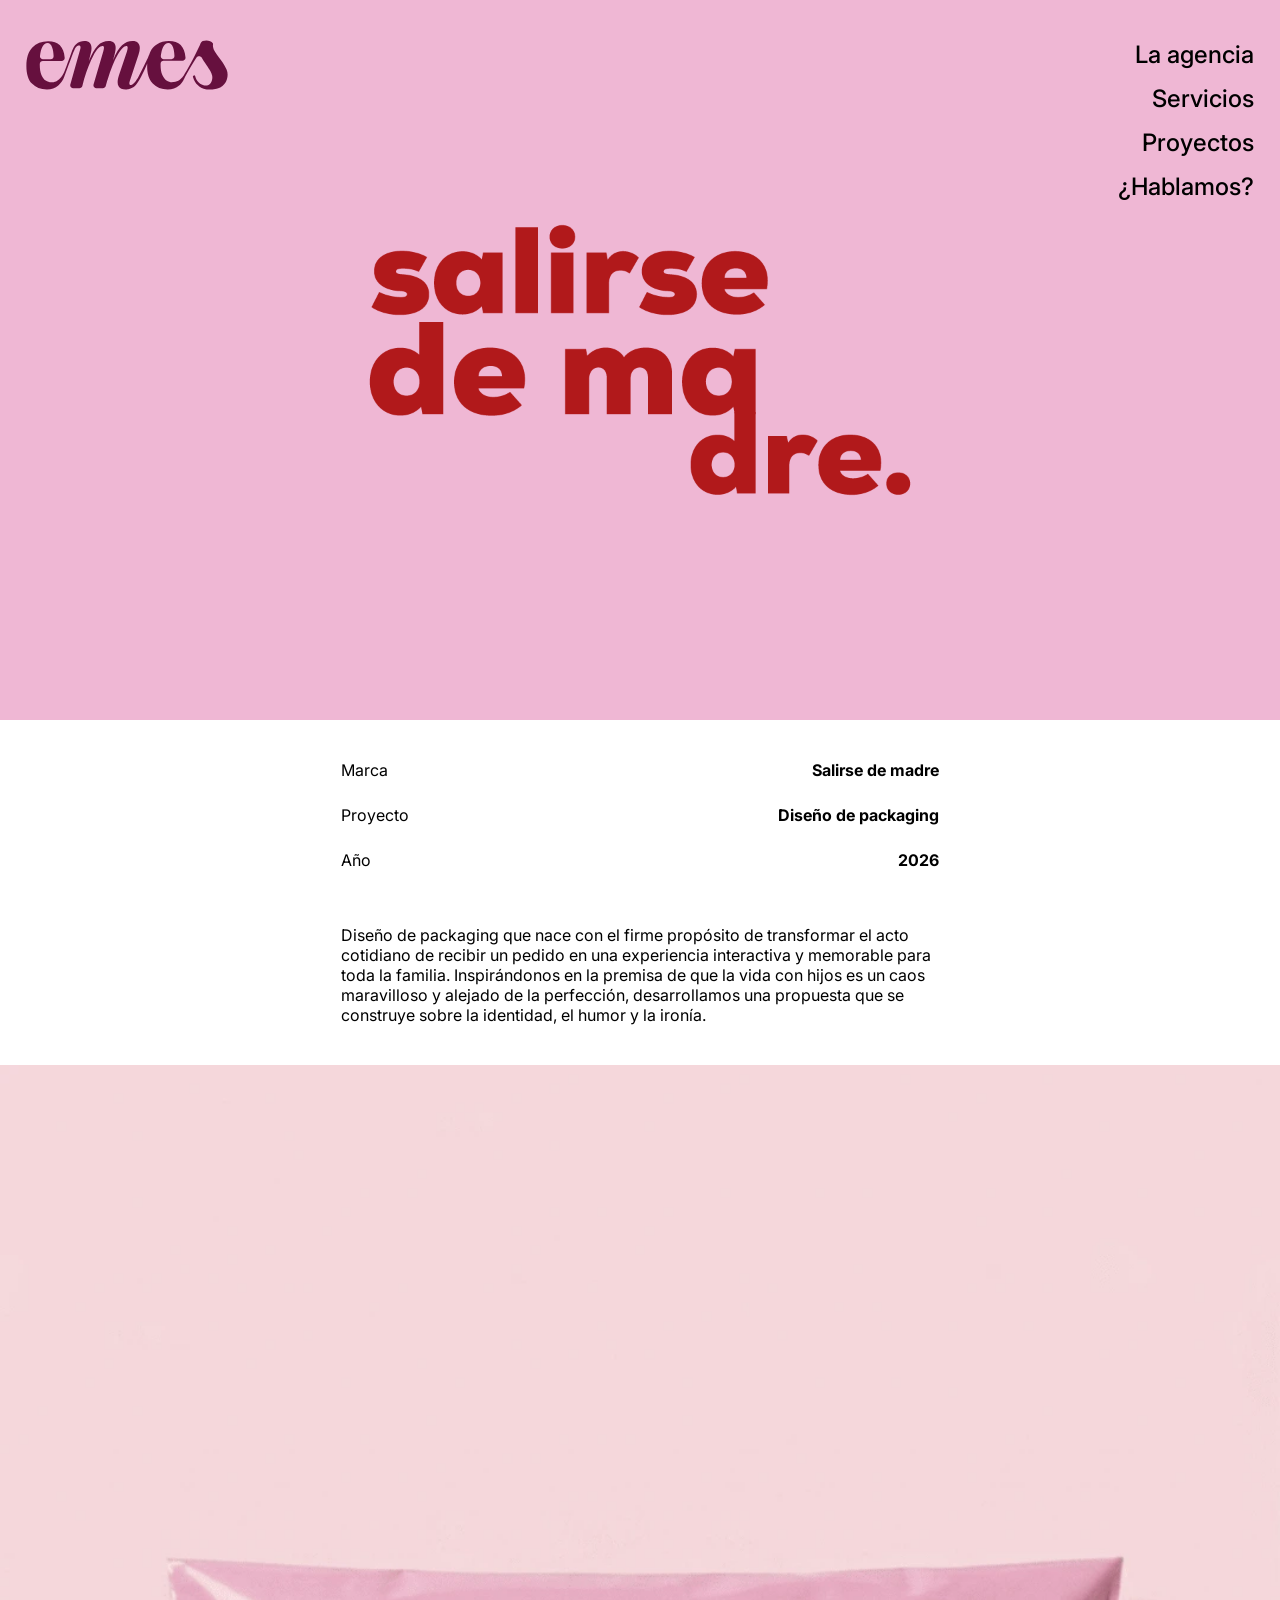
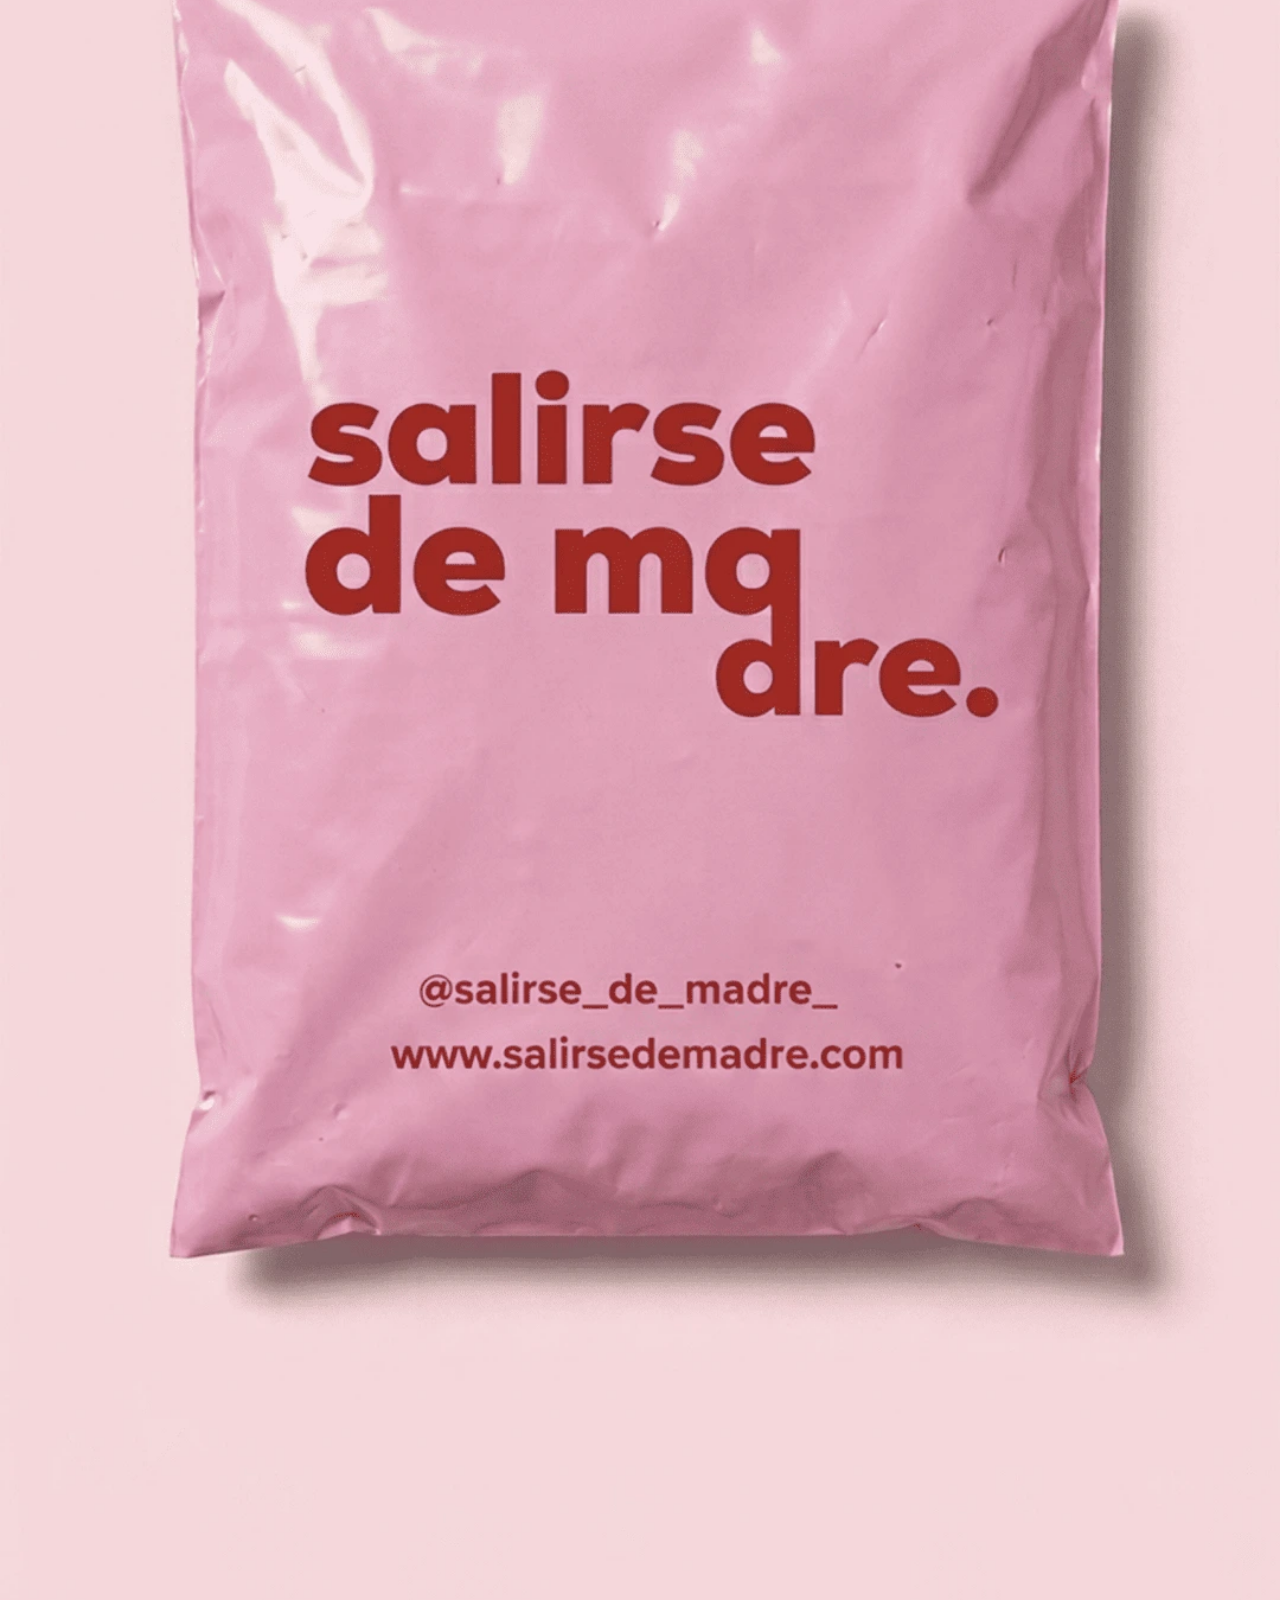
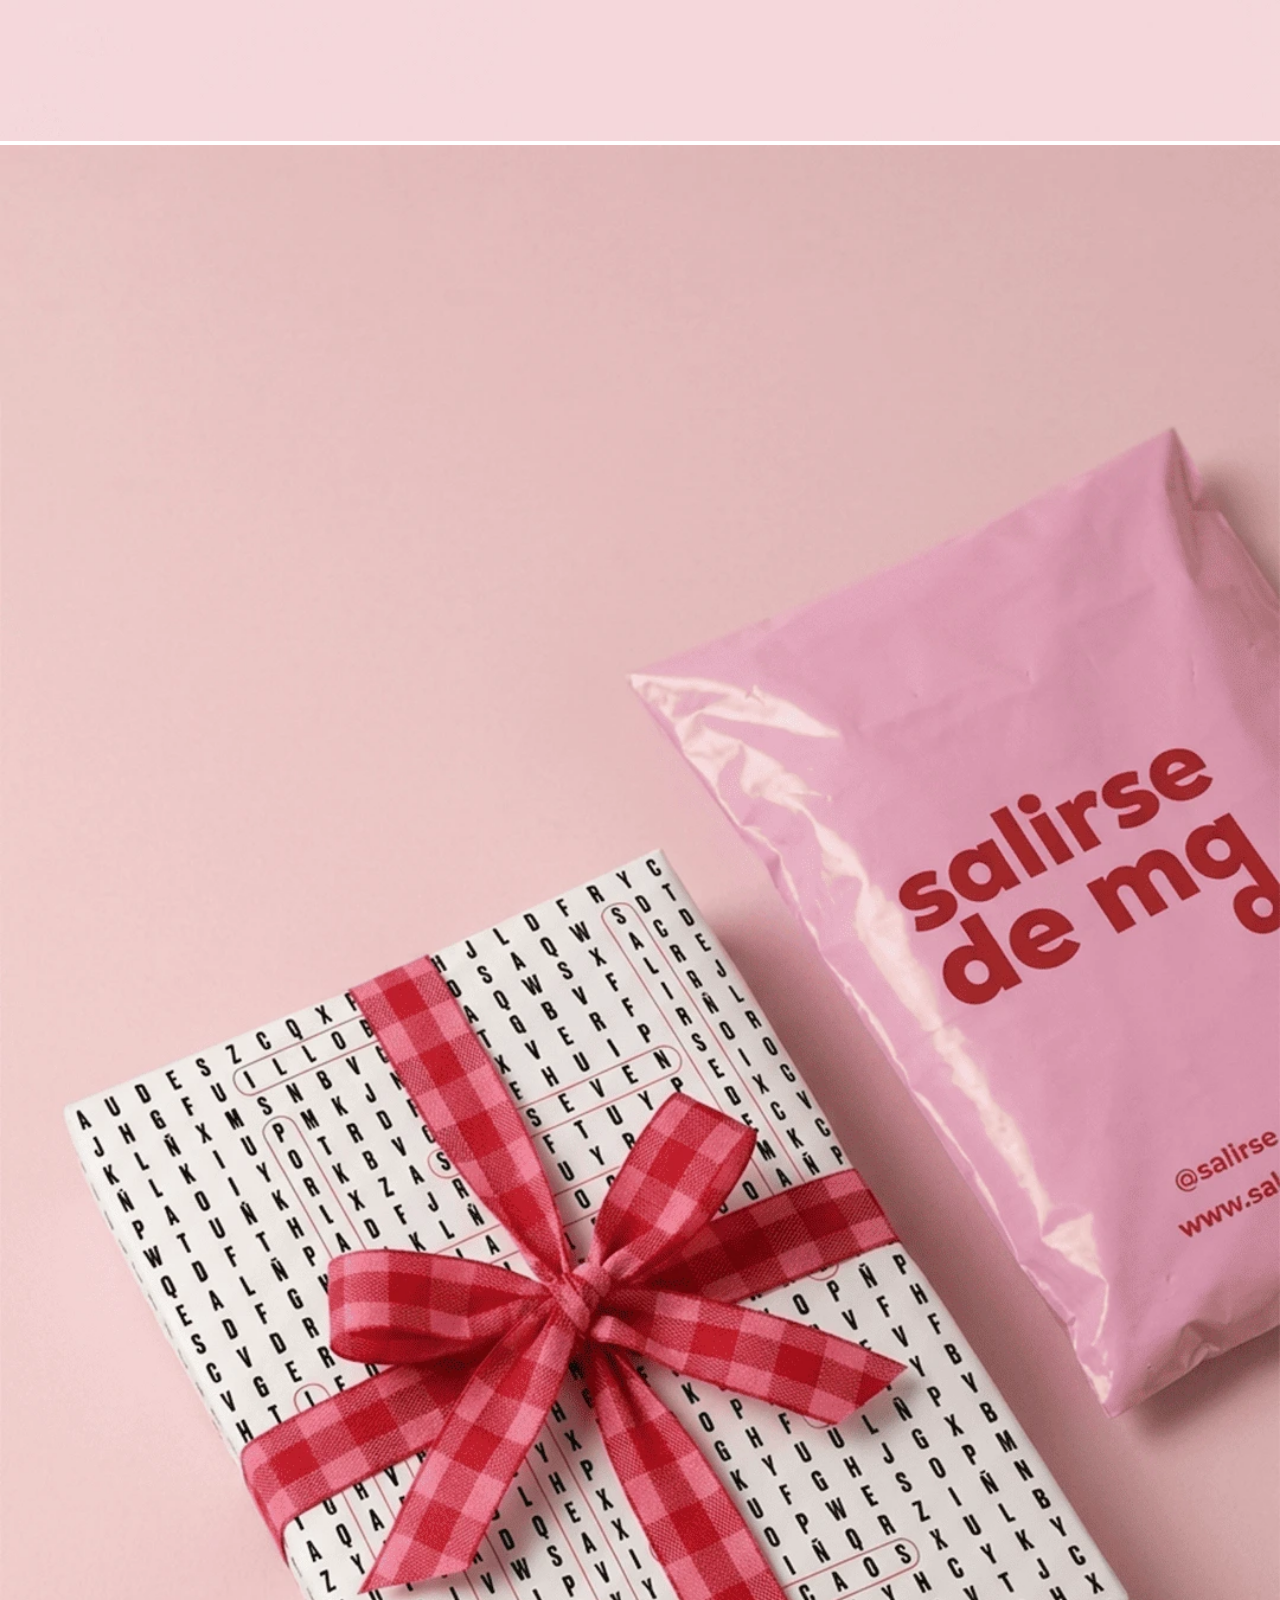
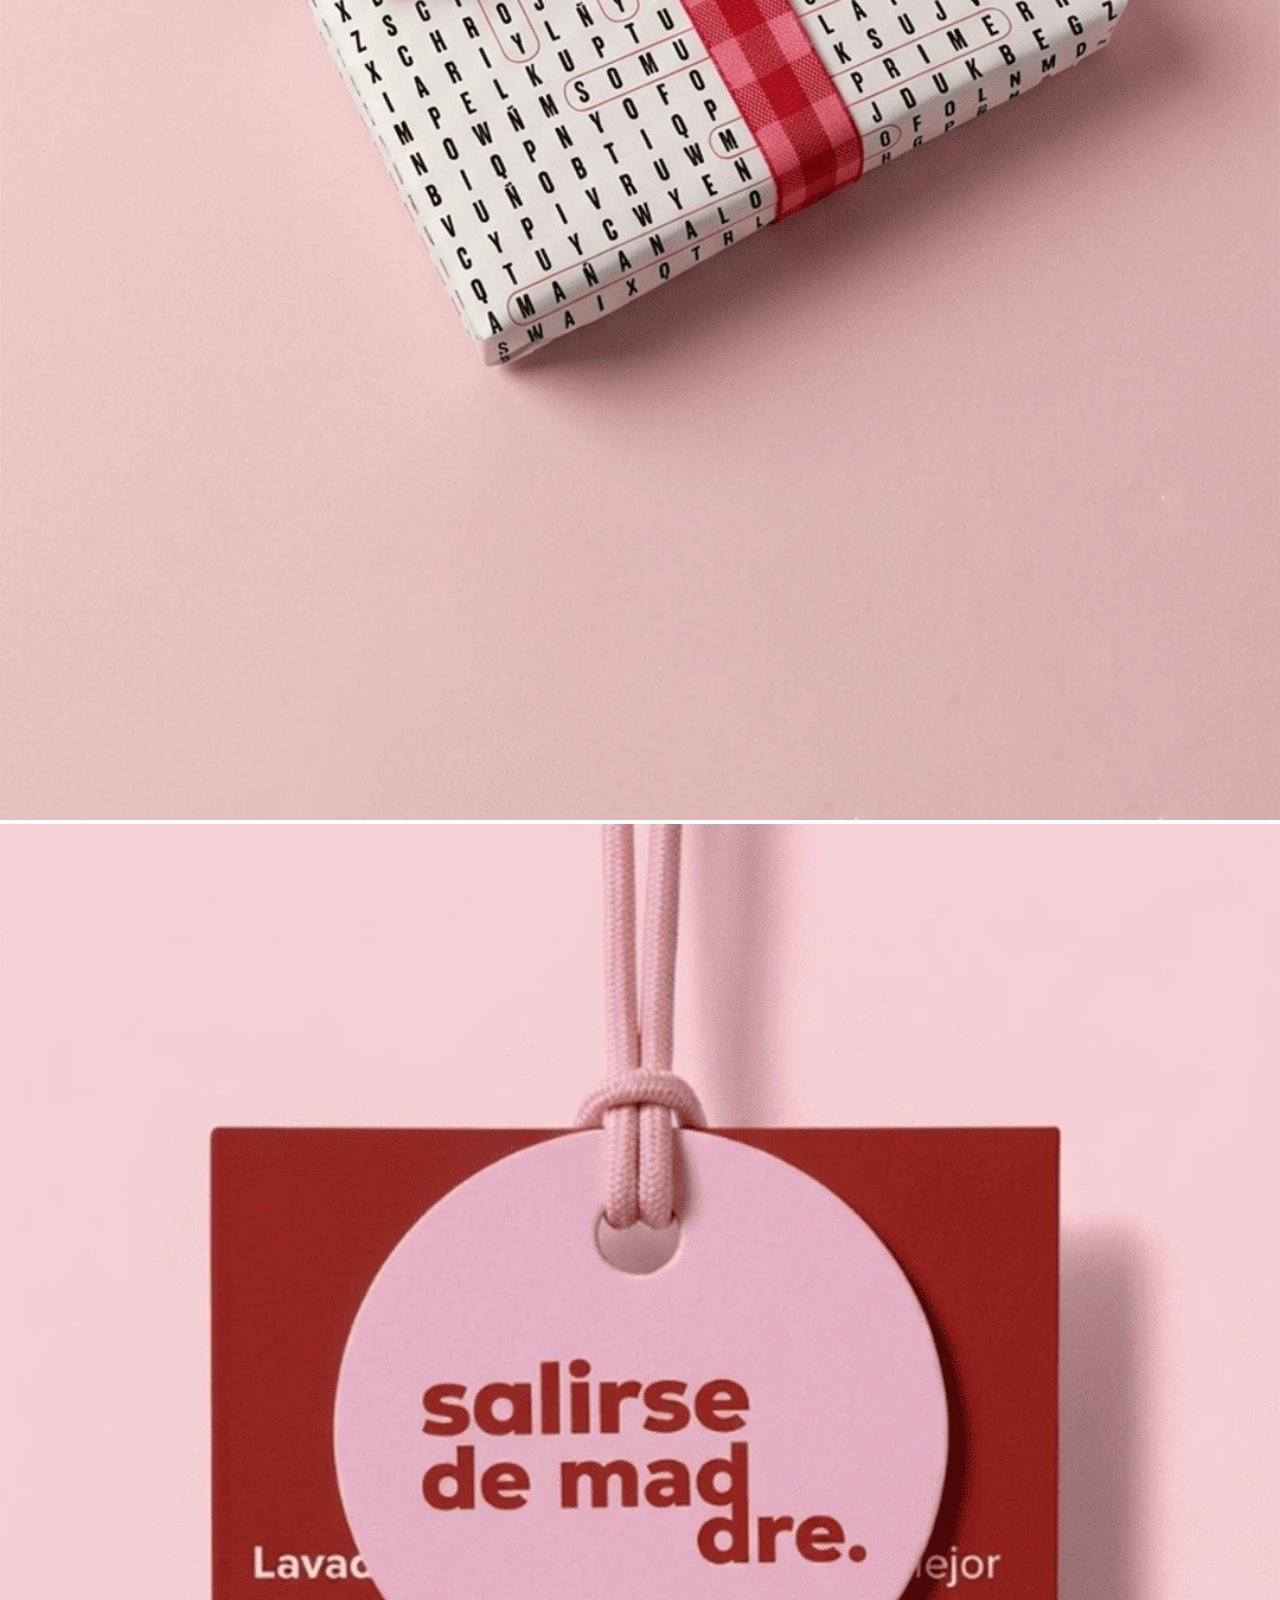
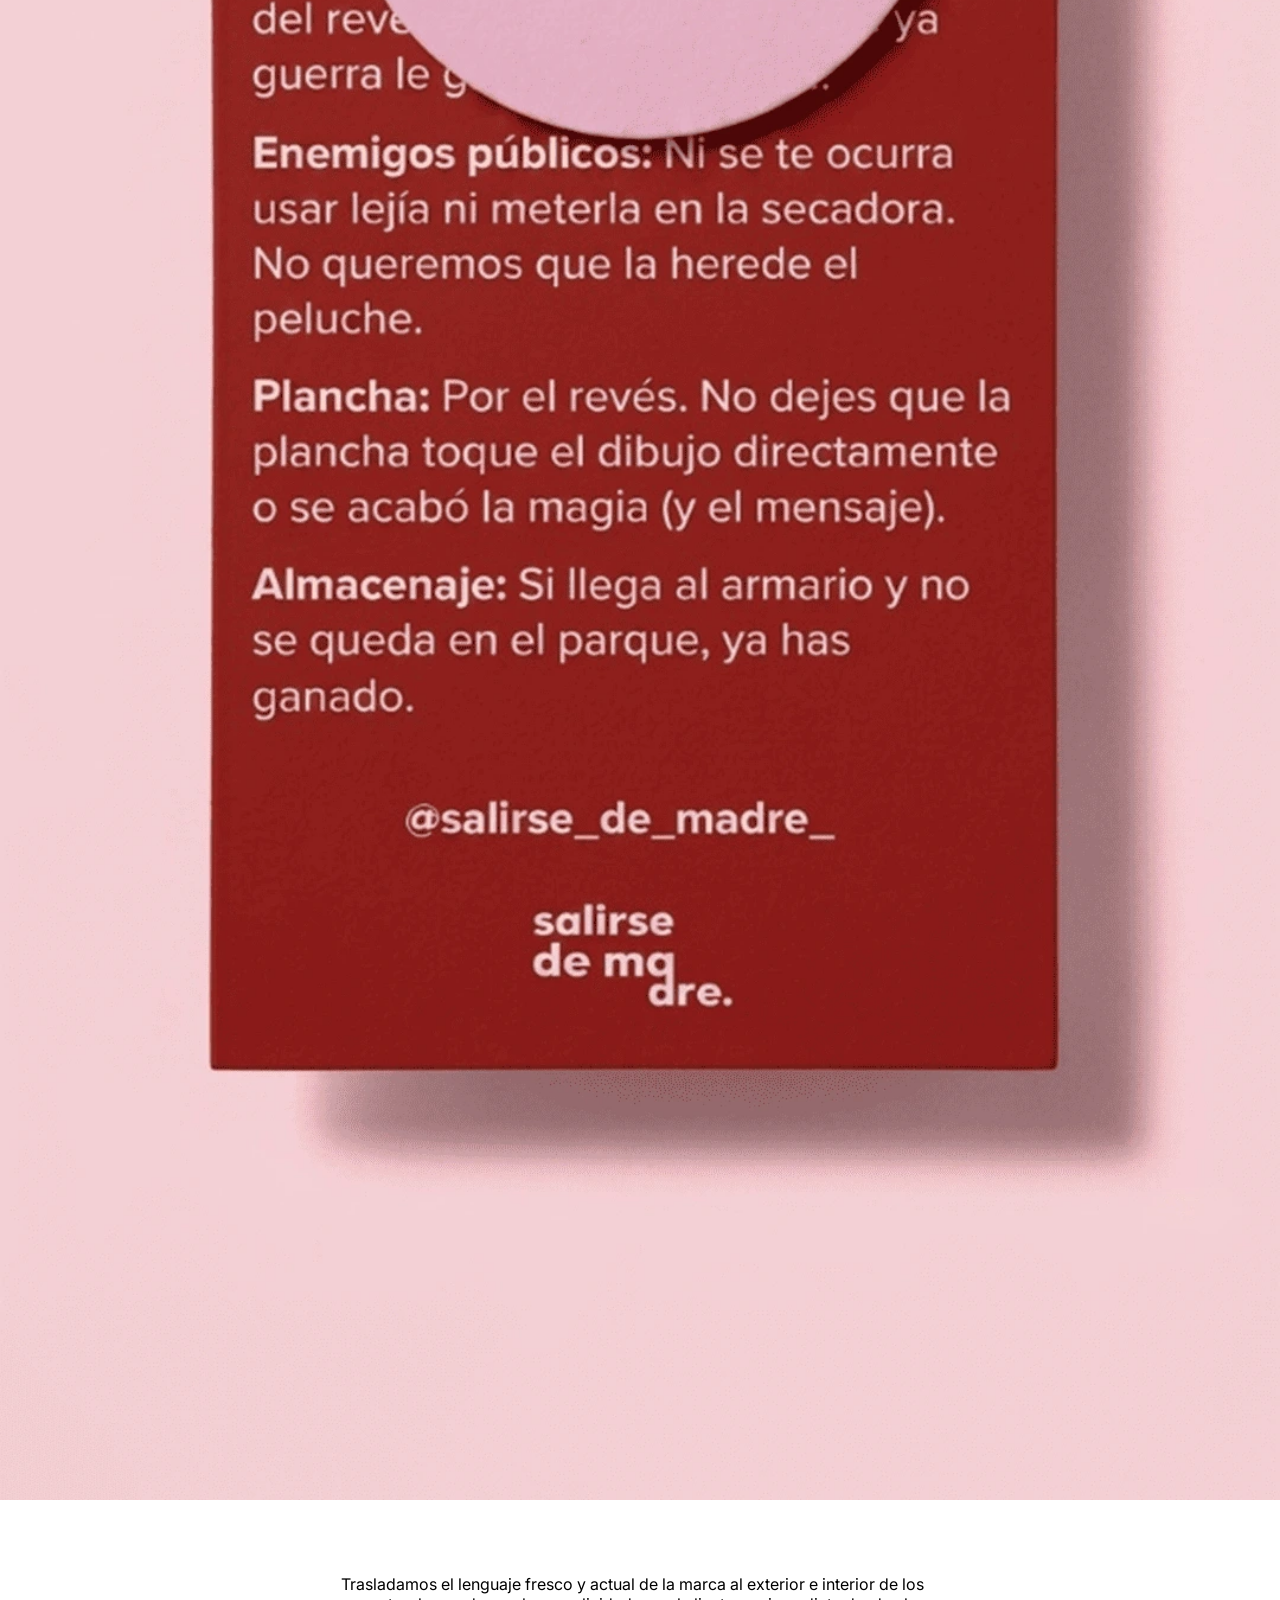
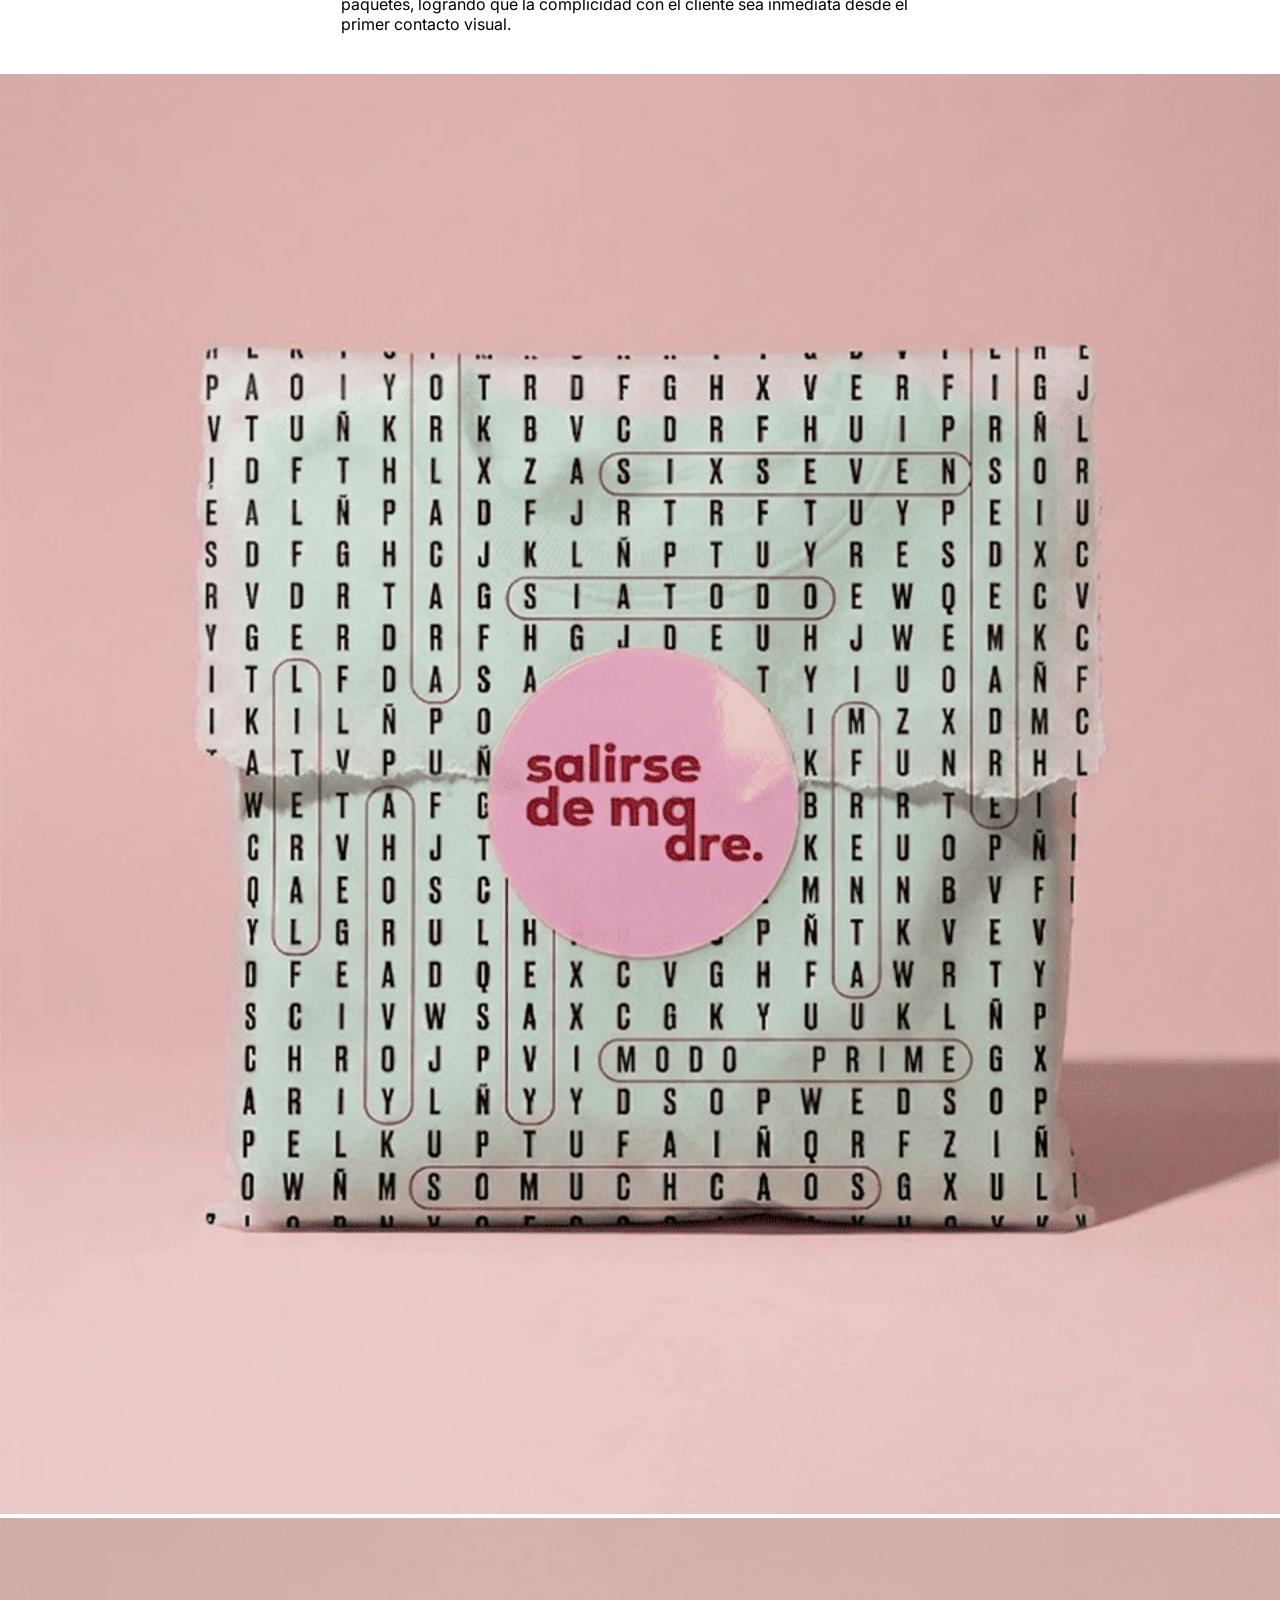
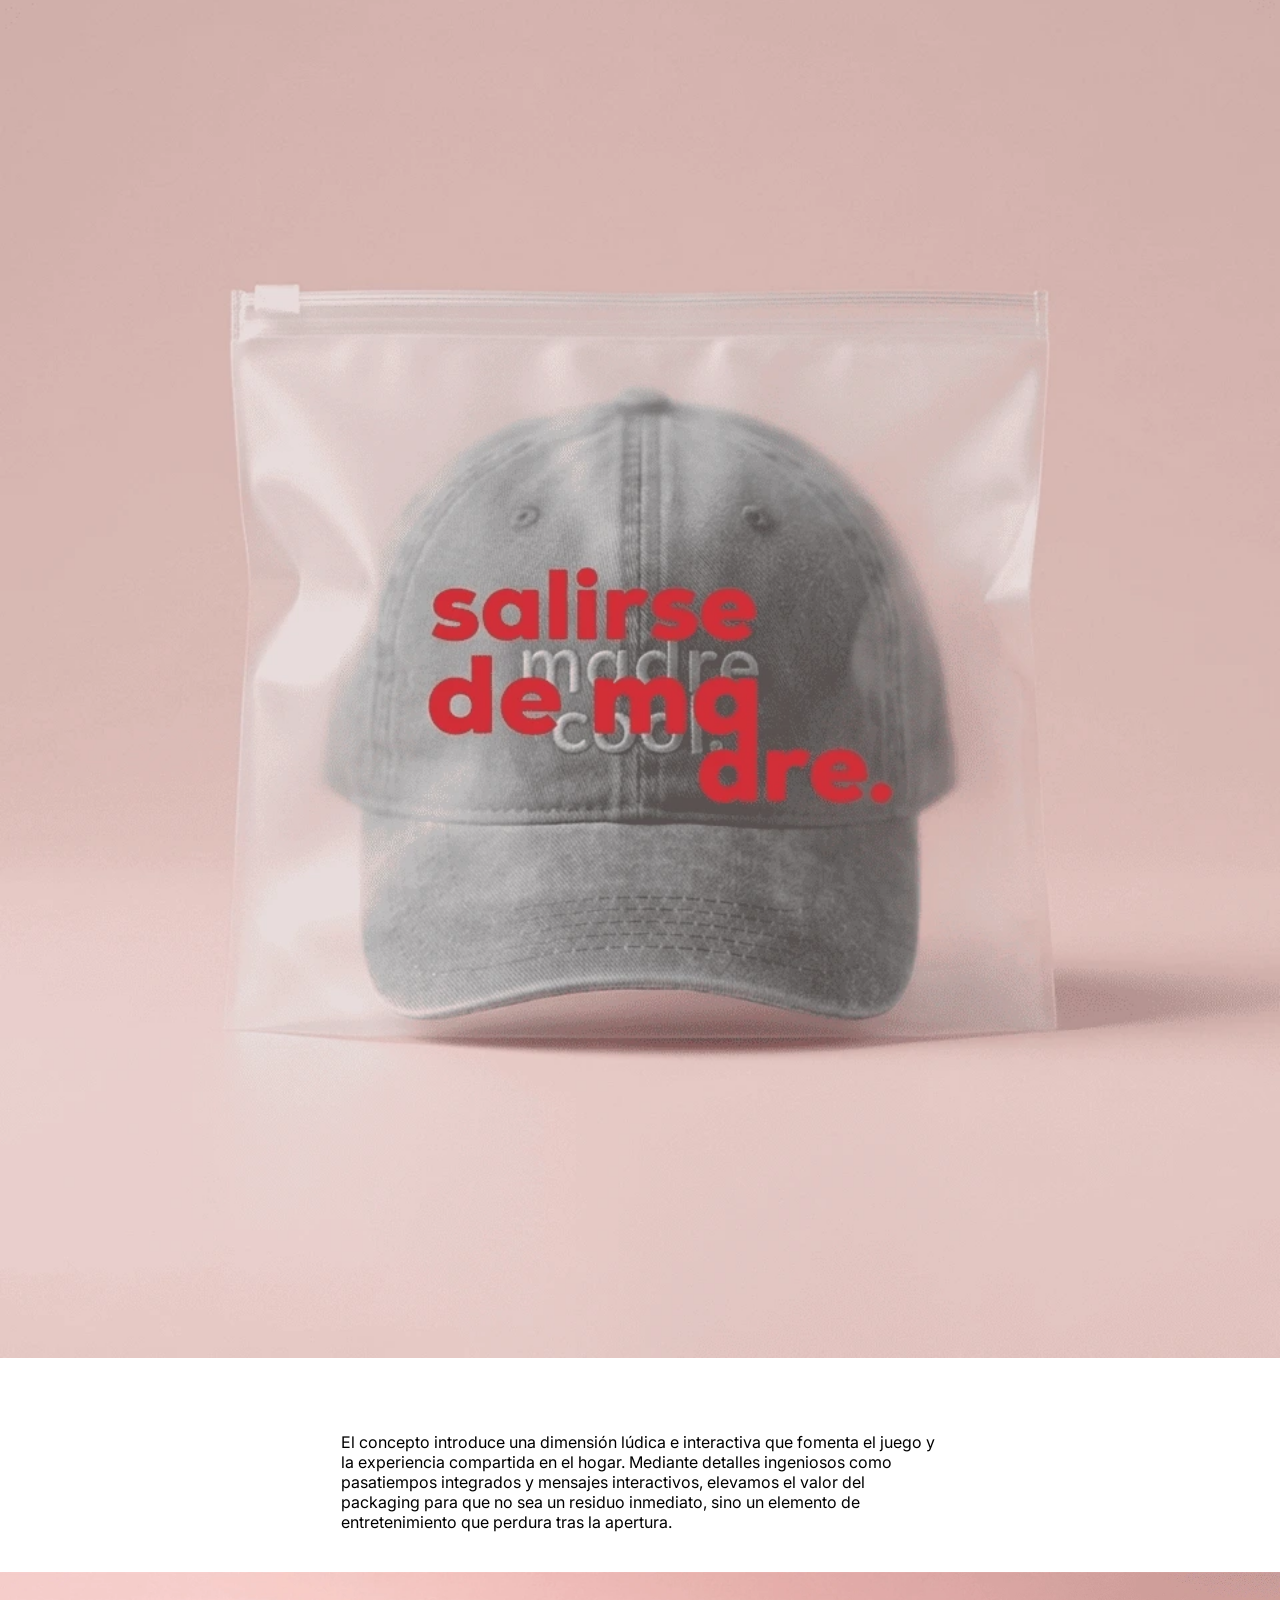
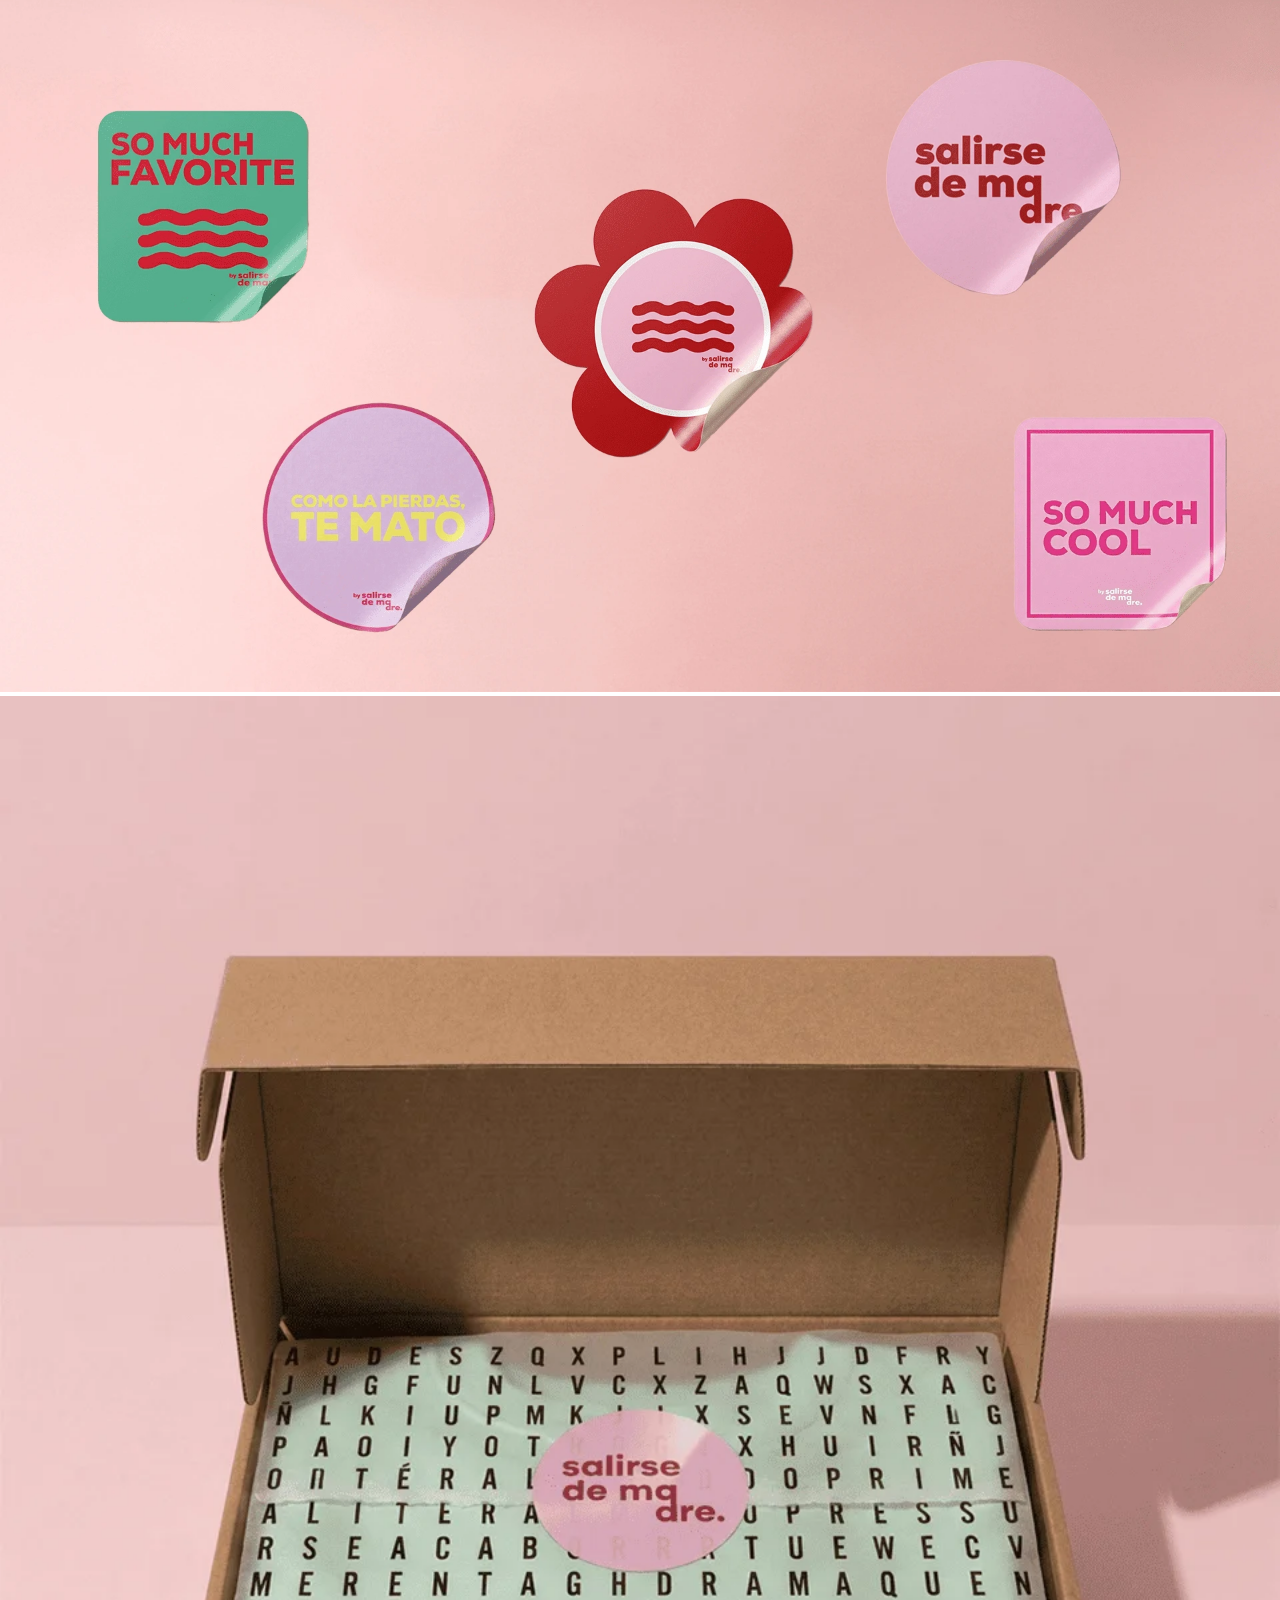
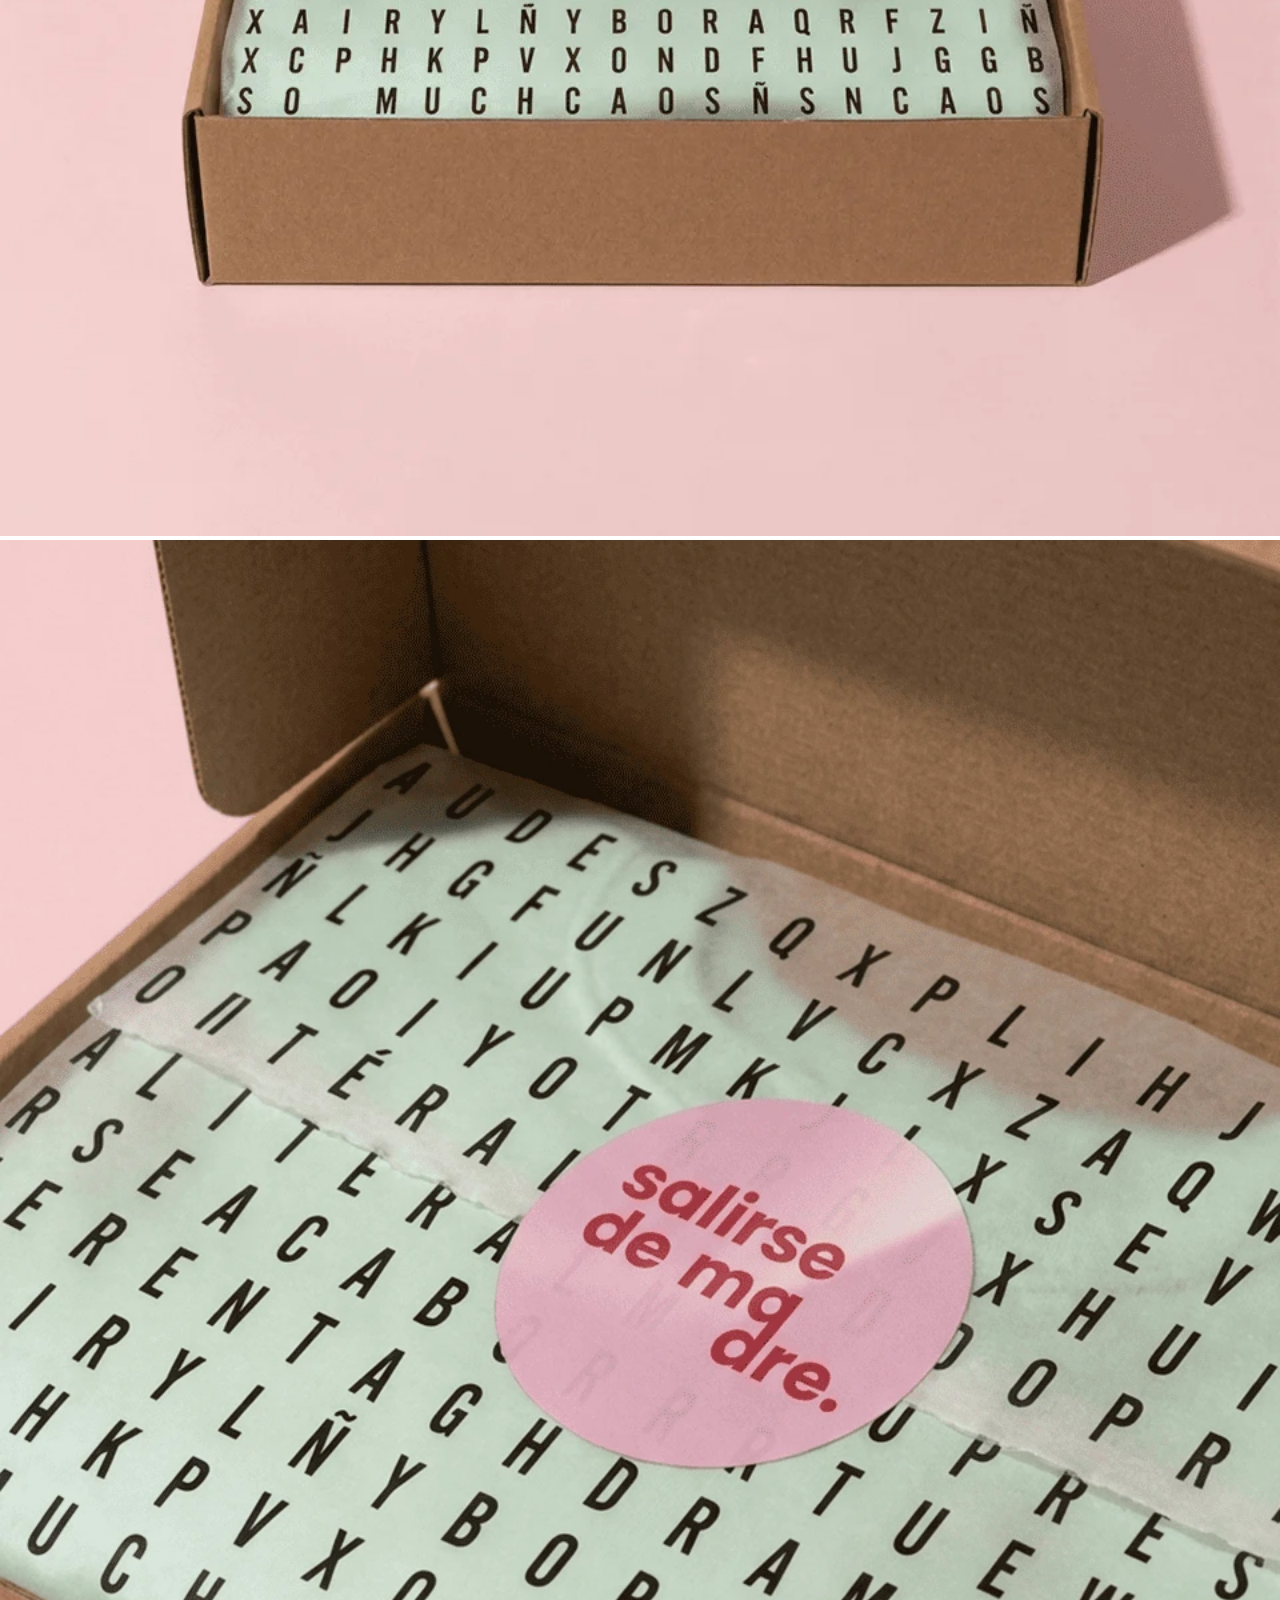
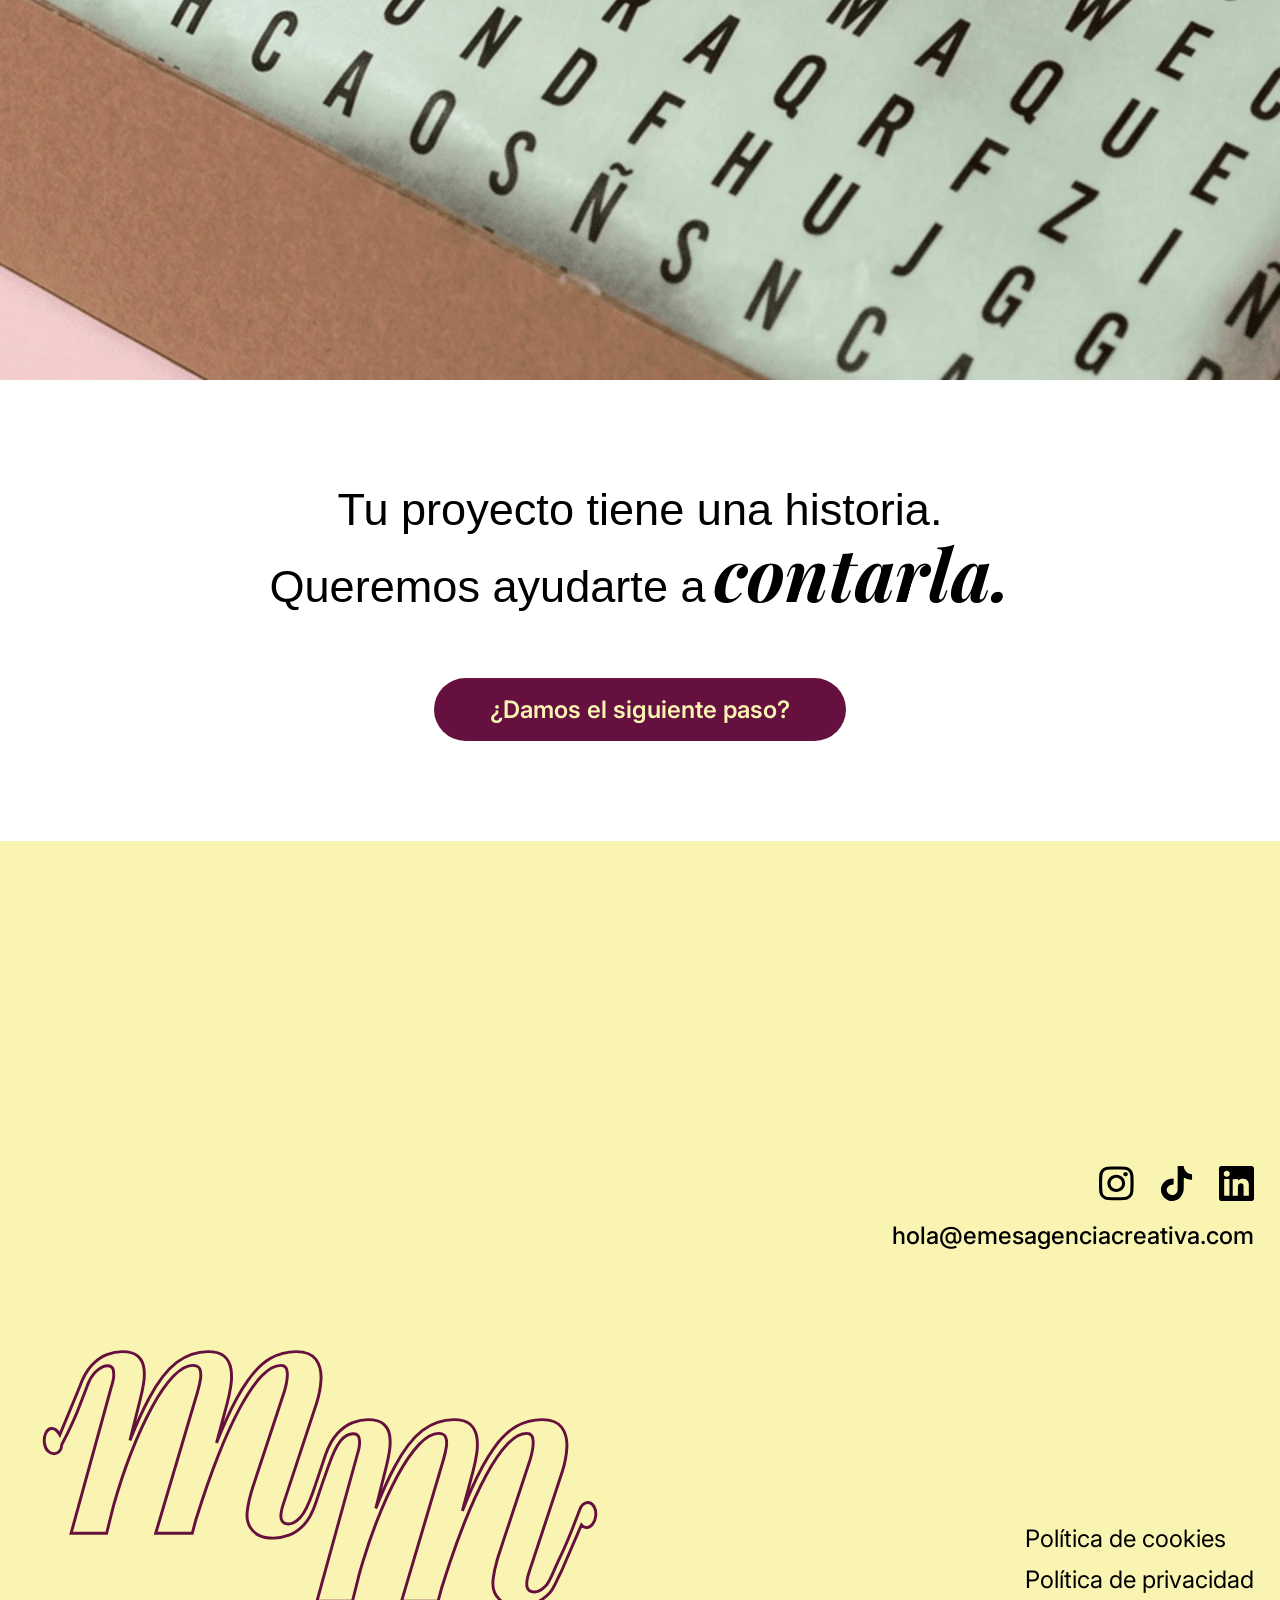
==== commit 7315b40d: "Add files via upload" ====
--- a/index.html
+++ b/index.html
@@ -4,7 +4,7 @@
 <head>
     <meta charset="UTF-8">
     <meta name="viewport" content="width=device-width, initial-scale=1.0">
-    <title>Emes Agencia Creativa - Proyectos</title>
+    <title>Emes Agencia Creativa - Proyectos - Salirse de madre</title>
     <!-- cambiar el codigo de las fuentes, con las dos seleccionadas ese codigo -->
     <!-- Playfair Display -->
     <link rel="preconnect" href="https://fonts.googleapis.com">
@@ -15,15 +15,16 @@
     <!-- Excon variable -->
     <link href="https://api.fontshare.com/v2/css?f[]=excon@1,2&display=swap" rel="stylesheet">
     <!-- Inter -->
-    <link rel="stylesheet" href="estilo-proyectos.css">
-    <link rel="stylesheet" href="../estilo.css">
+    <link rel="stylesheet" href="../../pag proyectos/estilo-pagina-proyectos.css">
+    <link rel="stylesheet" href="../../estilo.css">
+
 </head>
 
 <body>
     <header class="header">
         <nav class="nav-container" id="main-nav">
             <h1 class="header__logo">
-                <a href="../index.html" aria-label="Emes Agencia Creativa - inicio">
+                <a href="../../index.html" aria-label="Emes Agencia Creativa - inicio">
                     <?xml version="1.0" encoding="UTF-8"?>
                     <svg id="svg-emes" data-name="Capa 1" xmlns="http://www.w3.org/2000/svg" viewBox="0 0 265.86 65.79"
                         class="emes-logo-svg vertical-align">
@@ -40,31 +41,31 @@
                     <span class="visually-hidden">Emes Agencia Creativa</span>
                 </a>
             </h1>
-    
+
             <input type="checkbox" id="menu-toggle" class="menu-checkbox">
-    
+
             <label for="menu-toggle" class="nav__burguer" aria-label="Abrir menú">
                 <span></span>
                 <span></span>
                 <span></span>
             </label>
-    
+
             <div class="header__menu">
                 <ul class="header__menu_list">
-                    <li><a href="../la-agencia/index.html">La agencia</a></li>
-                    <li><a href="../servicios/index.html">Servicios</a></li>
-                    <li><a href="../proyectos/index.html">Proyectos</a></li>
-                    <li><a href="../contacto/index.html">¿Hablamos?</a></li>
+                    <li><a href="../../la-agencia/index.html">La agencia</a></li>
+                    <li><a href="../../servicios/index.html">Servicios</a></li>
+                    <li><a href="../../proyectos/index.html">Proyectos</a></li>
+                    <li><a href="../../contacto/index.html">¿Hablamos?</a></li>
                 </ul>
             </div>
-    
+
             <!-- OVERLAY MENÚ HAMBURGUESA -->
             <div class="menu__overlay">
-    
+
                 <div class="menu__overlay_header">
                     <?xml version="1.0" encoding="UTF-8"?>
                     <svg id="svg-emes-contorno" data-name="Capa 1" xmlns="http://www.w3.org/2000/svg"
-                        viewBox="-3 -3 271.86 71.79" class="emes-logo-svg">
+                        viewBox="0 0 265.86 65.79" class="emes-logo-svg">
                         <defs>
                             <style>
                                 .cls-1 {
@@ -78,16 +79,16 @@
                             d="M264.21,39.66v-.12c-1.44-3.66-4.04-8.09-7.8-13.31l-2.72-3.62c-3.07-4.04-5.23-7.33-6.48-9.89-.31-.64-.76-1.99-1.08-3.75-.47-2.64.33-3.66-.31-4.66-2.44-3.87-8.82-4.66-13.31-2.93-1.08.42-2.81,2.23-3.65,5.11-9.07,19.13-16.88,33.25-21.14,39.73-.57.88-4.19,6.26-9.12,8.18-3.12,1.22-6.31,1.16-6.31,1.16-2.65,0-5.12-.78-7.42-2.34-2.3-1.55-4.17-4.05-5.61-7.47-1.44-3.42-2.16-7.71-2.16-12.86,0-.56,0-1.08,0-1.58.02-2.17,1.78-3.91,3.95-3.91h24.89c2.31,0,4.13-1.98,3.94-4.29-1.15-14.44-8.42-21.65-21.8-21.65-6,0-11.17,1.35-15.52,4.02-2.99,1.84-4.83,3.84-5.28,4.34-3.45,3.78-4.09,6.99-6.69,13.21-.13.31-.27.63-.27.63-.21.44-.41.82-.57,1.12-1.55,3.23-3.14,6.47-4.76,9.72-2.65,5.35-5.31,10.6-7.99,15.76-.03.06-.06.12-.1.18-.56.94-5.39,8.9-8.7,8.9-1.01,0-1.55-.5-1.55-.5-.44-.41-.67-1.06-.67-1.96,0-.78.24-1.91.71-3.38l11.45-34.47c1.08-3.11,1.63-5.96,1.63-8.53,0-2.81-.78-5.03-2.34-6.66-1.55-1.63-3.97-2.46-7.24-2.46-5.23,0-9.84,1.87-13.85,5.61-4.01,3.74-7.97,10.24-11.86,19.52l2.1-7.47c.94-3.5,1.4-6.35,1.4-8.53,0-6.08-3.08-9.12-9.22-9.12-5.61,0-10.43,2.03-14.42,6.08-4.01,4.05-7.93,10.83-11.75,20.33l2.57-10.05c.71-2.65,1.06-4.98,1.06-7.02,0-2.81-.74-5.06-2.22-6.78-1.48-1.71-3.89-2.57-7.24-2.57-1.99,0-3.85.31-5.61.94-1.94.69-3.27,1.58-3.68,1.87-2.9,2.01-4.43,4.65-5.17,6.24-.51.98-.98,2.05-1.4,3.21l-3.15,8.88c-.6,1.59-2.21,5.92-4.39,11.75-2.46,6.56-3.72,9.89-5.74,12.84-.5.73-4.1,5.93-8.05,7.45-1.78.68-5.02,1.15-6.15,1.15h-.09c-2.65,0-5.12-.78-7.42-2.34-2.3-1.55-4.17-4.05-5.61-7.47-1.44-3.42-2.16-7.71-2.16-12.86,0-.56,0-1.08,0-1.58.02-2.17,1.78-3.91,3.95-3.91h24.89c2.31,0,4.13-1.98,3.94-4.29C49.77,8.82,42.51,1.61,29.13,1.61c-8.65,0-15.59,2.78-20.8,8.35C3.1,15.52.5,23.57.5,34.09s2.43,18.06,7.3,23.31c4.87,5.25,11.43,7.89,19.69,7.89,6,0,11-1.78,15.01-5.32,3.62-3.2,6.22-7.02,7.84-11.45.68-1.86,3.89-10.52,9.63-26l2.22-5.96c.57-1.32.95-2.22,1.52-3.55l.33-.73c.24-.55.31-.74.44-1.03,0,0,.26-.58.97-1.48.2-.25.36-.42.4-.47,1.66-1.83,2.95-2.16,3.8-2.16,1.4,0,2.1.82,2.1,2.46,0,.93-.2,2.06-.59,3.38l-12.84,45.45c-.71,2.52,1.18,5.03,3.8,5.03h8.19c1.8,0,3.38-1.22,3.83-2.96l2.28-8.83v.12c3.89-13.01,8.05-23.56,12.44-31.67,4.4-8.1,8.35-12.15,11.86-12.15,1.24,0,1.87.74,1.87,2.22,0,1.16-.31,2.77-.94,4.8l-12.77,43.42c-.74,2.53,1.15,5.07,3.79,5.07h8.43c1.77,0,3.33-1.18,3.8-2.89l2.24-7.99v.35c4.52-14.65,9.02-25.81,13.5-33.48,4.48-7.67,8.31-11.51,11.51-11.51,1.08,0,1.63.78,1.63,2.34,0,1.1-.31,2.65-.94,4.68l-10.52,31.55c-1.16,3.5-1.75,6.55-1.75,9.12,0,2.18.43,3.93,1.28,5.25,1.71,2.81,4.83,4.21,9.34,4.21.61,0,1.61,0,2.87-.21,0,0,2.89-.46,5.67-2,4.04-2.22,6.87-5.51,11.89-15.03,2.3-4.36,5.11-10.1,7.93-17.05-.04.68-.1,1.79-.1,3.18,0,4.59.01,15.44,7.3,23.31,4.87,5.25,11.43,7.89,19.69,7.89,6,0,11-1.78,15.01-5.32.89-.78,3.24-2.86,5.37-6.32,1.18-1.89,1.8-3.44,1.96-3.79,1.23-2.88,5.4-10.26,15.61-26.62,1.61-2.58,5.4-2.52,6.91.12,1.35,2.37,3.38,5.57,6.11,9.59,2.31,3.37,4.02,5.97,5.13,7.83,1.11,1.84,1.89,3.83,2.36,5.93.47,2.12.37,4.32-.31,6.64-.51,1.76-1.48,4.49-4.39,5.92-2.72,1.32-5.58.71-6.57.44-3.65-.97-5.91-3.18-6.98-4.34-2.45-2.65-3.51-5.57-3.98-7.57-.19-.8-.99-1.29-1.79-1.14-.01,0-.02,0-.03,0-.85.17-1.41,1-1.21,1.84.26,1.11.65,2.35,1.21,3.66,1.2,2.84,2.77,4.9,3.97,6.26.77.8,2.55,2.52,4.76,3.89,1.23.76,2.38,1.28,2.69,1.42,1.11.48,1.78.71,2.65.91,2.85.72,8.58,1.14,14.12,0,1.89-.39,5.5-.93,9.45-3.99,2.86-2.21,4.82-5.13,5.88-8.78,1.31-4.47,1.23-8.52-.22-12.16ZM177.42,20.76c.6-5.04,1.62-8.93,3.05-11.65h-.01c1.83-3.46,4.14-5.2,6.95-5.2s4.77,2.01,6.14,6.02c1.04,3.07,1.64,6.77,1.79,11.1.08,2.26-1.69,4.15-3.95,4.15h-10.05c-2.36,0-4.21-2.07-3.93-4.42ZM18.39,20.89c.6-5.04,1.62-8.93,3.05-11.65h-.01c1.83-3.46,4.14-5.2,6.95-5.2s4.77,2.01,6.14,6.02c1.04,3.07,1.64,6.77,1.79,11.1.08,2.26-1.69,4.15-3.95,4.15h-10.05c-2.36,0-4.21-2.07-3.93-4.42Z" />
                     </svg>
                 </div>
-    
+
                 <nav class="menu__overlay_nav">
                     <ul class="menu__overlay_nav_list">
-                        <li><a href="../la-agencia/index.html">La agencia</a></li>
-                        <li><a href="../servicios/index.html">Servicios</a></li>
-                        <li><a href="../proyectos/index.html">Proyectos</a></li>
-                        <li><a href="../contacto/index.html">¿Hablamos?</a></li>
+                        <li><a href="../../la-agencia/index.html">La agencia</a></li>
+                        <li><a href="../../servicios/index.html">Servicios</a></li>
+                        <li><a href="../../proyectos/index.html">Proyectos</a></li>
+                        <li><a href="../../contacto/index.html">¿Hablamos?</a></li>
                     </ul>
                 </nav>
-    
+
                 <div class="menu__overlay_footer">
                     <?xml version="1.0" encoding="UTF-8"?>
                     <svg id="svg-mm-contorno" data-name="Capa 1" xmlns="http://www.w3.org/2000/svg"
@@ -104,7 +105,7 @@
                         <path class="cls-1"
                             d="M192.12,53.21c-1.42-.15-2.76,1.22-3.22,3.16-1.03,2.36-2.73,7.93-6.84,16.38-2.03,4.17-3.01,7.31-4.39,8.79-1.39,1.48-2.73,2.23-4.04,2.23s-2.12-.55-2.43-1.64c-.31-1.09-.08-2.81.69-5.16l11.32-34.35c.92-2.89,1.44-5.67,1.56-8.32.12-2.66-.46-4.88-1.73-6.68-1.27-1.8-3.52-2.7-6.76-2.7s-6.07.76-8.72,2.29c-2.66,1.52-5.24,4.03-7.74,7.5-2.5,3.48-5.03,8.09-7.57,13.83-1.02,2.31-2.08,4.84-3.16,7.58l3.63-13.5c.54-2.03.96-4.08,1.27-6.15.31-2.07.31-3.99,0-5.74-.31-1.76-1.06-3.16-2.25-4.22-1.2-1.06-3.06-1.58-5.6-1.58-3.85,0-7.39,1.23-10.63,3.69-3.24,2.46-6.4,6.56-9.48,12.31-2.08,3.87-4.24,8.66-6.49,14.32l3.49-13.91c.46-1.8.85-3.63,1.15-5.51.31-1.88.35-3.65.12-5.33-.23-1.68-.92-3.03-2.08-4.05-1.15-1.01-2.93-1.52-5.31-1.52-1.69,0-3.45.35-5.26,1.05-1.81.7-3.52,1.92-5.14,3.63-1.62,1.72-3,4.18-4.16,7.38l-2.58,7.74h-.01l-1.62,4.81c-1.54,4.38-3.01,7.31-4.39,8.79-1.39,1.48-2.73,2.23-4.04,2.23s-2.12-.55-2.43-1.64c-.31-1.09-.08-2.81.69-5.16l11.32-34.35c.92-2.89,1.44-5.67,1.56-8.32.12-2.66-.46-4.88-1.73-6.68-1.27-1.8-3.52-2.7-6.76-2.7s-6.07.76-8.72,2.29c-2.66,1.52-5.24,4.03-7.74,7.5-2.5,3.48-5.03,8.09-7.57,13.83-1.02,2.31-2.08,4.84-3.16,7.58l3.63-13.5c.54-2.03.96-4.08,1.27-6.15.31-2.07.31-3.99,0-5.74-.31-1.76-1.06-3.16-2.25-4.22-1.2-1.06-3.06-1.58-5.6-1.58-3.85,0-7.39,1.23-10.63,3.69-3.24,2.46-6.4,6.56-9.48,12.31-2.08,3.87-4.24,8.66-6.49,14.32l3.49-13.91c.46-1.8.85-3.63,1.15-5.51.31-1.88.35-3.65.12-5.33-.23-1.68-.92-3.03-2.08-4.05-1.15-1.01-2.93-1.52-5.31-1.52-1.69,0-3.45.35-5.26,1.05-1.81.7-3.52,1.92-5.14,3.63-1.62,1.72-3,4.18-4.16,7.38l-6.76,16.34c-.69-1.26-1.85-2.3-2.96-2.14-1.63.23-2.61,2.62-2.28,5,.33,2.38,1.92,3.79,3.55,3.55,1.32-.19,2.25-1.3,2.38-3.11,4.91-9.22,6.19-13.57,7.1-15.9.84-2.15,1.16-2.99,1.9-4.96.3-.8.98-2.17,2.15-3.53,0,0,2.2-2.52,4.39-2.52,1.08,0,1.73.41,1.96,1.23.23.82.29,1.76.17,2.81-.12,1.06-.33,1.98-.64,2.76l-13.87,50.41h12.13l2.36-9.4c1.79-6.35,3.75-12.29,5.9-17.79,2.35-6.02,4.76-11.29,7.22-15.82,2.46-4.53,4.89-8.05,7.28-10.55,2.39-2.5,4.58-3.75,6.59-3.75,1.31,0,2.14.43,2.48,1.29.35.86.42,1.95.23,3.28-.19,1.33-.52,2.77-.98,4.34l-14.33,48.41h12.48l1.43-5.32-.04.28c2.46-7.97,4.97-15.16,7.51-21.57,2.54-6.41,5.06-11.92,7.57-16.53,2.5-4.61,4.91-8.13,7.22-10.55,2.31-2.42,4.51-3.63,6.59-3.63,1.46,0,2.2.92,2.2,2.75s-.35,3.89-1.04,6.15l-10.86,32.94c-.92,2.97-1.52,5.61-1.79,7.91-.27,2.31.1,4.2,1.1,5.69.69,1.1,1.66,1.95,2.89,2.58,1.23.62,2.89.94,4.97.94,1.69,0,3.45-.33,5.26-1s3.52-1.85,5.14-3.58c1.62-1.72,2.96-4.22,4.04-7.5l2.57-7.62h.02l1.73-4.92c1.39-3.99,2.73-6.82,4.04-8.5,1.31-1.68,2.77-2.52,4.39-2.52,1.08,0,1.73.41,1.96,1.23.23.82.29,1.76.17,2.81-.12,1.06-.33,1.98-.64,2.76l-13.87,50.41h12.13l2.36-9.4c1.79-6.35,3.75-12.29,5.9-17.79,2.35-6.02,4.76-11.29,7.22-15.82,2.46-4.53,4.89-8.05,7.28-10.55,2.39-2.5,4.58-3.75,6.59-3.75,1.31,0,2.14.43,2.48,1.29.35.86.42,1.95.23,3.28-.19,1.33-.52,2.77-.98,4.34l-14.33,48.41h12.48l1.43-5.32-.04.28c2.46-7.97,4.97-15.16,7.51-21.57,2.54-6.41,5.06-11.92,7.57-16.53,2.5-4.61,4.91-8.13,7.22-10.55,2.31-2.42,4.51-3.63,6.59-3.63,1.46,0,2.2.92,2.2,2.75s-.35,3.89-1.04,6.15l-10.86,32.94c-.92,2.97-1.52,5.61-1.79,7.91-.27,2.31.1,4.2,1.1,5.69.69,1.1,1.66,1.95,2.89,2.58,1.23.62,2.89.94,4.97.94,1.69,0,3.45-.33,5.26-1s3.52-1.85,5.14-3.58c1.62-1.72,2.35-4.35,4.04-7.5l6.74-15.61c.42.49.94.81,1.53.87,1.62.17,3.12-1.61,3.36-3.98.24-2.36-.88-4.41-2.5-4.58Z" />
                     </svg>
-    
+
                     <div class="footer__items">
                         <div class="footer__social-icons">
                             <a href="#" aria-label="Instagram">
@@ -124,7 +125,7 @@
                                         fill="black" />
                                 </svg>
                             </a>
-    
+
                             <a href="#" aria-label="TikTok">
                                 <svg width="40" height="45" viewBox="0 0 40 45" fill="none"
                                     xmlns="http://www.w3.org/2000/svg">
@@ -133,7 +134,7 @@
                                         fill="black" />
                                 </svg>
                             </a>
-    
+
                             <a href="#" aria-label="LinkedIn">
                                 <svg width="43" height="43" viewBox="0 0 43 43" fill="none"
                                     xmlns="http://www.w3.org/2000/svg">
@@ -143,385 +144,326 @@
                                 </svg>
                             </a>
                         </div>
-    
+
                         <p class="footer__copyright">© Emes Agencia Creativa</p>
                     </div>
                 </div>
-    
-            </div>
-    
+
+            </div>
+
         </nav>
     </header>
 
-
-    <div class="h2__header">
-        <h2 class="titulo1-excon">Te presentamos nuestros</h2>
-        <h2 class="titulo2-playfair">proyectos</h2>
+    <div class="hero_container">
+        <picture>
+            <img src="assets/img-hero-salirse_de_madre-m.webp" alt="Imagen hero salirse de madre mobile"
+                class="mobile">
+            <img src="assets/img-hero-salirse_de_madre-d.webp" alt="Imagen hero salirse de madre desktop"
+                class="desktop">
+        </picture>
     </div>
 
-
-<main class="projects-section">
-    <!-- hacemos las dos columnas -->
-    <div class="projects-grid">
-        <div class="left-column carousel-track" id="left-column">
-            <div class="project-list" id="left-list">
-                <!-- project-card es el contenedor externo de cada tarjeta -->
-                <div class="project-card">
-                    <!-- card-inner es la tarjeta que gira -->
-                    <div class="card-inner">
-                        <!-- card-front es la cara principal de la tarjeta con la foto -->
-                        <a href="../pag proyectos/index.html" class="card-front">
-                            <img src="assets/img-proyectos-1-bulle.jpg" alt="BULLÉ" class="card-img">
+    
+
+    <div class="project_content">
+
+        <div class="info_card">
+            <div class="info_card__item">
+                <p>Marca</p>
+                <p>Salirse de madre</p>
+            </div>
+
+            <div class="info_card__item">
+                <p>Proyecto</p>
+                <p>Diseño de packaging</p>
+            </div>
+
+            <div class="info_card__item">
+                <p>Año</p>
+                <p>2026</p>
+            </div>
+
+            <p>Diseño de packaging que nace con el firme propósito de transformar el acto cotidiano de recibir un pedido en una
+            experiencia interactiva y memorable para toda la familia. Inspirándonos en la premisa de que la vida con hijos es un
+            caos maravilloso y alejado de la perfección, desarrollamos una propuesta que se
+            construye sobre la identidad, el humor y la ironía.
+            </p>
+        </div>
+
+        <div class="project_conte">
+            
+        </div>
+        
+            <div class="proyecto__grid proyecto__grid--3">
+                <div>
+                    <img src="assets/img-salirse_de_madre-2.webp" alt="" class="proyecto__img">
+                </div>
+                <div>
+                    <img src="assets/img-salirse_de_madre-3.webp" alt="" class="proyecto__img">
+                </div>
+                <div>
+                    <img src="assets/img-salirse_de_madre-4.webp" alt="" class="proyecto__img">
+                </div>
+            </div>
+
+           
+            <div class="project_contet info_card">
+                <p>Trasladamos el lenguaje fresco y actual de la marca al exterior e interior de los paquetes, logrando que la complicidad con el cliente sea inmediata desde el primer contacto visual.
+                </p>
+            </div>
+       
+
+        <div class="proyecto__grid proyecto__grid--2">
+            <div>
+                <img src="assets/img-salirse_de_madre-5.webp" alt="" class="proyecto__img">
+            </div>
+            <div>
+                <img src="assets/img-salirse_de_madre-6.webp" alt="" class="proyecto__img">
+            </div>
+        </div>
+
+        
+        <div class="info_card">
+            <p>
+            El concepto introduce una dimensión lúdica e interactiva que fomenta el juego y la experiencia compartida en el hogar. Mediante detalles ingeniosos como pasatiempos integrados y mensajes interactivos, elevamos el valor del packaging para que no sea un residuo inmediato, sino un elemento de entretenimiento que perdura tras la apertura.
+            </p>
+        </div>
+        
+
+        <div>
+            <img src="assets/img-salirse_de_madre-7.webp" alt="" class="proyecto__img">
+        </div>
+
+        <div class="proyecto__grid proyecto__grid--2">
+            <div>
+                <img src="assets/img-salirse_de_madre-8.webp" alt="" class="proyecto__img">
+            </div>
+            <div>
+                <img src="assets/img-salirse_de_madre-9.webp" alt="" class="proyecto__img">
+            </div>
+        </div>
+
+        <div class="cta_contacto">
+            <div class="servicios__cta">
+                <!-- línea 1 -->
+                <h2 class="proyectos__frase">
+                    <span class="titulo1-excon">Tu proyecto tiene una historia.</span>
+                </h2>
+                <!-- línea 2 -->
+                <h2 class="proyectos__frase titulo1-excon">
+                    <span>Queremos ayudarte a</span>
+                    <span class="titulo2-playfair">contarla.</span>
+                </h2>
+            </div>
+            <div class="padding-btn">
+                <a href="../../contacto/index.html" class="btn">¿Damos el siguiente paso?</a>
+            </div>
+        </div>
+</div>
+
+
+        <!-- FOOTER MÓVIL -->
+        <footer class="footer-mobile">
+            <div class="footer-mobile__top">
+                <a href="mailto:hola@emesagenciacreativa.com"
+                    class="footer-mobile__email">hola@emesagenciacreativa.com</a>
+
+                <!-- nav semántico para los links legales, usamos nav porque es un grupo de enlaces de navegación pero se diferencia del nav principal del header con aria label-->
+                <nav class="footer-mobile__legal" aria-label="Enlaces legales">
+                    <a href="../../uso de datos/cookies/index.html">Política de cookies</a>
+                    <a href="../../uso de datos/politica privacidad/index.html">Política de privacidad</a>
+                    <a href="../../uso de datos/aviso legal/index.html">Aviso legal</a>
+                </nav>
+            </div>
+            <div class="footer-mobile__bottom">
+                <!-- SVG de logo-mm-contorno -->
+                <?xml version="1.0" encoding="UTF-8"?>
+                <svg id="svg-mm-contorno" data-name="Capa 1" xmlns="http://www.w3.org/2000/svg"
+                    viewBox="0 0 200.99 90.3" class="logo-mm-contorno__footer">
+                    <defs>
+                        <style>
+                            .cls-1 {
+                                fill: none;
+                                stroke: #66103e;
+                                stroke-miterlimit: 10;
+                            }
+                        </style>
+                    </defs>
+                    <path class="cls-1"
+                        d="M192.12,53.21c-1.42-.15-2.76,1.22-3.22,3.16-1.03,2.36-2.73,7.93-6.84,16.38-2.03,4.17-3.01,7.31-4.39,8.79-1.39,1.48-2.73,2.23-4.04,2.23s-2.12-.55-2.43-1.64c-.31-1.09-.08-2.81.69-5.16l11.32-34.35c.92-2.89,1.44-5.67,1.56-8.32.12-2.66-.46-4.88-1.73-6.68-1.27-1.8-3.52-2.7-6.76-2.7s-6.07.76-8.72,2.29c-2.66,1.52-5.24,4.03-7.74,7.5-2.5,3.48-5.03,8.09-7.57,13.83-1.02,2.31-2.08,4.84-3.16,7.58l3.63-13.5c.54-2.03.96-4.08,1.27-6.15.31-2.07.31-3.99,0-5.74-.31-1.76-1.06-3.16-2.25-4.22-1.2-1.06-3.06-1.58-5.6-1.58-3.85,0-7.39,1.23-10.63,3.69-3.24,2.46-6.4,6.56-9.48,12.31-2.08,3.87-4.24,8.66-6.49,14.32l3.49-13.91c.46-1.8.85-3.63,1.15-5.51.31-1.88.35-3.65.12-5.33-.23-1.68-.92-3.03-2.08-4.05-1.15-1.01-2.93-1.52-5.31-1.52-1.69,0-3.45.35-5.26,1.05-1.81.7-3.52,1.92-5.14,3.63-1.62,1.72-3,4.18-4.16,7.38l-2.58,7.74h-.01l-1.62,4.81c-1.54,4.38-3.01,7.31-4.39,8.79-1.39,1.48-2.73,2.23-4.04,2.23s-2.12-.55-2.43-1.64c-.31-1.09-.08-2.81.69-5.16l11.32-34.35c.92-2.89,1.44-5.67,1.56-8.32.12-2.66-.46-4.88-1.73-6.68-1.27-1.8-3.52-2.7-6.76-2.7s-6.07.76-8.72,2.29c-2.66,1.52-5.24,4.03-7.74,7.5-2.5,3.48-5.03,8.09-7.57,13.83-1.02,2.31-2.08,4.84-3.16,7.58l3.63-13.5c.54-2.03.96-4.08,1.27-6.15.31-2.07.31-3.99,0-5.74-.31-1.76-1.06-3.16-2.25-4.22-1.2-1.06-3.06-1.58-5.6-1.58-3.85,0-7.39,1.23-10.63,3.69-3.24,2.46-6.4,6.56-9.48,12.31-2.08,3.87-4.24,8.66-6.49,14.32l3.49-13.91c.46-1.8.85-3.63,1.15-5.51.31-1.88.35-3.65.12-5.33-.23-1.68-.92-3.03-2.08-4.05-1.15-1.01-2.93-1.52-5.31-1.52-1.69,0-3.45.35-5.26,1.05-1.81.7-3.52,1.92-5.14,3.63-1.62,1.72-3,4.18-4.16,7.38l-6.76,16.34c-.69-1.26-1.85-2.3-2.96-2.14-1.63.23-2.61,2.62-2.28,5,.33,2.38,1.92,3.79,3.55,3.55,1.32-.19,2.25-1.3,2.38-3.11,4.91-9.22,6.19-13.57,7.1-15.9.84-2.15,1.16-2.99,1.9-4.96.3-.8.98-2.17,2.15-3.53,0,0,2.2-2.52,4.39-2.52,1.08,0,1.73.41,1.96,1.23.23.82.29,1.76.17,2.81-.12,1.06-.33,1.98-.64,2.76l-13.87,50.41h12.13l2.36-9.4c1.79-6.35,3.75-12.29,5.9-17.79,2.35-6.02,4.76-11.29,7.22-15.82,2.46-4.53,4.89-8.05,7.28-10.55,2.39-2.5,4.58-3.75,6.59-3.75,1.31,0,2.14.43,2.48,1.29.35.86.42,1.95.23,3.28-.19,1.33-.52,2.77-.98,4.34l-14.33,48.41h12.48l1.43-5.32-.04.28c2.46-7.97,4.97-15.16,7.51-21.57,2.54-6.41,5.06-11.92,7.57-16.53,2.5-4.61,4.91-8.13,7.22-10.55,2.31-2.42,4.51-3.63,6.59-3.63,1.46,0,2.2.92,2.2,2.75s-.35,3.89-1.04,6.15l-10.86,32.94c-.92,2.97-1.52,5.61-1.79,7.91-.27,2.31.1,4.2,1.1,5.69.69,1.1,1.66,1.95,2.89,2.58,1.23.62,2.89.94,4.97.94,1.69,0,3.45-.33,5.26-1s3.52-1.85,5.14-3.58c1.62-1.72,2.96-4.22,4.04-7.5l2.57-7.62h.02l1.73-4.92c1.39-3.99,2.73-6.82,4.04-8.5,1.31-1.68,2.77-2.52,4.39-2.52,1.08,0,1.73.41,1.96,1.23.23.82.29,1.76.17,2.81-.12,1.06-.33,1.98-.64,2.76l-13.87,50.41h12.13l2.36-9.4c1.79-6.35,3.75-12.29,5.9-17.79,2.35-6.02,4.76-11.29,7.22-15.82,2.46-4.53,4.89-8.05,7.28-10.55,2.39-2.5,4.58-3.75,6.59-3.75,1.31,0,2.14.43,2.48,1.29.35.86.42,1.95.23,3.28-.19,1.33-.52,2.77-.98,4.34l-14.33,48.41h12.48l1.43-5.32-.04.28c2.46-7.97,4.97-15.16,7.51-21.57,2.54-6.41,5.06-11.92,7.57-16.53,2.5-4.61,4.91-8.13,7.22-10.55,2.31-2.42,4.51-3.63,6.59-3.63,1.46,0,2.2.92,2.2,2.75s-.35,3.89-1.04,6.15l-10.86,32.94c-.92,2.97-1.52,5.61-1.79,7.91-.27,2.31.1,4.2,1.1,5.69.69,1.1,1.66,1.95,2.89,2.58,1.23.62,2.89.94,4.97.94,1.69,0,3.45-.33,5.26-1s3.52-1.85,5.14-3.58c1.62-1.72,2.35-4.35,4.04-7.5l6.74-15.61c.42.49.94.81,1.53.87,1.62.17,3.12-1.61,3.36-3.98.24-2.36-.88-4.41-2.5-4.58Z" />
+                </svg>
+
+                <div class="footer__social-icons">
+                    <a href="#" aria-label="Instagram">
+                        <!-- SVG de instagram -->
+                        <svg width="44" height="43" viewBox="0 0 44 43" fill="none" xmlns="http://www.w3.org/2000/svg">
+                            <path
+                                d="M31.9839 42.2702C24.9396 42.6569 18.2015 42.6569 11.4635 42.2702C5.20669 41.8835 0.612551 37.4577 0.262522 31.3562C-0.0875074 24.6961 -0.0875074 18.1649 0.262522 11.4618C0.525044 5.66109 4.8129 0.891594 10.6759 0.418942C18.0703 -0.139647 25.1584 -0.139647 32.5527 0.418942C38.6345 0.848626 43.0536 5.70406 43.3162 11.6767C43.5787 18.3368 43.5787 24.6961 43.2286 31.3562C42.9224 37.3288 38.4157 42.0124 32.0277 42.3131L31.9839 42.2702ZM32.1152 38.403C36.4906 38.1452 39.1158 34.7507 39.3345 30.8406C39.6846 24.3953 39.6846 18.1219 39.3345 11.6337C39.1158 7.80951 36.5343 4.58688 32.509 4.24313C25.1584 3.64157 17.9828 3.5986 10.6759 4.2861C7.26311 4.62985 4.68165 7.29389 4.37537 10.6884C3.71906 17.7352 3.76282 24.6961 4.37537 31.7429C4.68165 35.4382 7.6569 38.1452 11.4197 38.403C18.289 38.8327 25.0709 38.8757 32.1589 38.403H32.1152Z"
+                                fill="black" />
+                            <path
+                                d="M35.9217 9.91453C35.9217 8.49657 34.7404 7.37939 33.3403 7.37939C31.9401 7.37939 30.7588 8.49657 30.7588 9.91453C30.7588 11.3325 31.9401 12.4497 33.3403 12.4497C34.7404 12.4497 35.9217 11.3325 35.9217 9.91453Z"
+                                fill="black" />
+                            <path
+                                d="M32.8593 21.3017C32.8593 27.3172 27.8714 32.2156 21.7021 32.2156C15.5328 32.2156 10.5449 27.3172 10.5449 21.3017C10.5449 15.2861 15.5328 10.3877 21.7021 10.3877C27.8714 10.3877 32.8593 15.2861 32.8593 21.3017ZM28.9652 21.2587C28.9652 17.3486 25.7275 14.1689 21.7459 14.1689C17.7643 14.1689 14.5265 17.3486 14.5265 21.2587C14.5265 25.1688 17.7643 28.3485 21.7459 28.3485C25.7275 28.3485 28.9652 25.1688 28.9652 21.2587Z"
+                                fill="black" />
+                            <path
+                                d="M33.3403 12.4497C34.766 12.4497 35.9217 11.3146 35.9217 9.91453C35.9217 8.51441 34.766 7.37939 33.3403 7.37939C31.9146 7.37939 30.7588 8.51441 30.7588 9.91453C30.7588 11.3146 31.9146 12.4497 33.3403 12.4497Z"
+                                fill="black" />
+                        </svg>
+                    </a>
+
+                    <a href="#" aria-label="TikTok">
+                        <!-- SVG TikTok -->
+                        <svg width="40" height="45" viewBox="0 0 40 45" fill="none" xmlns="http://www.w3.org/2000/svg">
+                            <path
+                                d="M9.56337 44.2223C5.0396 42.7078 2.05306 38.9866 0.867215 35.4817C-0.757829 30.7219 -0.0990411 25.8757 2.84361 22.1111C6.04977 18.0005 10.9688 16.2264 16.2832 16.1831V23.5823C13.7797 24.2747 11.2763 24.7074 9.47555 26.2218C6.22546 28.9911 7.05993 33.7941 10.3539 36.0442C12.5499 37.5154 15.1852 37.9481 17.6447 36.7365C19.4893 35.8278 21.4218 33.1451 21.4218 30.4623L21.5096 0H29.1518C29.8984 5.92804 33.7633 10.3416 40 10.4714V17.7408C36.135 18.0437 33.0167 16.7456 29.4153 14.885L29.2396 29.7267C29.2396 33.5778 27.5267 37.2558 25.0233 40.0683C21.2022 44.3521 15.273 46.1262 9.56337 44.2656V44.2223Z"
+                                fill="black" />
+                        </svg>
+                    </a>
+
+                    <a href="#" aria-label="LinkedIn">
+                        <!-- SVG Linkedin -->
+                        <svg width="43" height="43" viewBox="0 0 43 43" fill="none" xmlns="http://www.w3.org/2000/svg">
+                            <path
+                                d="M40.223 42.9566H2.73362C1.30174 42.9566 0 41.5247 0 40.1362V3.25429C0 1.34511 1.04141 0.347124 2.95059 0H39.8759C41.3945 0 43 1.30172 43 2.82038V40.1362C43 41.3946 41.8719 43 40.2664 43L40.223 42.9566ZM13.2775 9.5893C13.2775 7.54995 11.5853 5.85772 9.54596 5.85772C7.50661 5.85772 5.81438 7.50656 5.81438 9.5893C5.81438 11.672 7.50661 13.3209 9.54596 13.3209C11.5853 13.3209 13.2775 11.672 13.2775 9.5893ZM23.3007 24.776C23.3007 22.6932 25.0363 21.4349 26.5984 21.3047C28.0737 21.218 30.113 22.2593 30.113 24.0817L30.1998 36.6216H36.665L36.6216 22.6499C36.6216 18.7447 33.888 15.9243 30.0696 15.5772C27.553 15.3602 25.3401 16.1847 23.6044 17.8769L22.9536 16.0545L16.8355 16.1413V36.665H23.1706L23.3007 24.776ZM12.8002 16.0545H6.37841V36.665H12.8002V16.0545Z"
+                                fill="black" />
+                        </svg>
+                    </a>
+                </div>
+                <p class="footer__copyright">© Emes Agencia Creativa</p>
+            </div>
+        </footer>
+
+
+        <!-- FOOTER DESKTOP -->
+        <footer class="footer-desktop">
+            <!-- hacemos dos columnas para facilitar el diseño -->
+            <div class="footer-desktop__left">
+                <div class="footer-desktop__brand-group">
+                    <!-- aria-hidden="true" porque es decorativo — el copyright ya identifica la marca, no hace falta que el lector de pantalla lo lea dos veces  -->
+
+                    <!-- SVG de logo-mm-contorno -->
+                    <?xml version="1.0" encoding="UTF-8"?>
+                    <svg id="Capa_1" data-name="Capa 1" xmlns="http://www.w3.org/2000/svg" viewBox="0 0 200.99 90.3"
+                        class="footer-desktop__logo">
+                        <defs>
+                            <style>
+                                .cls-1 {
+                                    fill: none;
+                                    stroke: #66103e;
+                                    stroke-miterlimit: 10;
+                                }
+                            </style>
+                        </defs>
+                        <path class="cls-1"
+                            d="M192.12,53.21c-1.42-.15-2.76,1.22-3.22,3.16-1.03,2.36-2.73,7.93-6.84,16.38-2.03,4.17-3.01,7.31-4.39,8.79-1.39,1.48-2.73,2.23-4.04,2.23s-2.12-.55-2.43-1.64c-.31-1.09-.08-2.81.69-5.16l11.32-34.35c.92-2.89,1.44-5.67,1.56-8.32.12-2.66-.46-4.88-1.73-6.68-1.27-1.8-3.52-2.7-6.76-2.7s-6.07.76-8.72,2.29c-2.66,1.52-5.24,4.03-7.74,7.5-2.5,3.48-5.03,8.09-7.57,13.83-1.02,2.31-2.08,4.84-3.16,7.58l3.63-13.5c.54-2.03.96-4.08,1.27-6.15.31-2.07.31-3.99,0-5.74-.31-1.76-1.06-3.16-2.25-4.22-1.2-1.06-3.06-1.58-5.6-1.58-3.85,0-7.39,1.23-10.63,3.69-3.24,2.46-6.4,6.56-9.48,12.31-2.08,3.87-4.24,8.66-6.49,14.32l3.49-13.91c.46-1.8.85-3.63,1.15-5.51.31-1.88.35-3.65.12-5.33-.23-1.68-.92-3.03-2.08-4.05-1.15-1.01-2.93-1.52-5.31-1.52-1.69,0-3.45.35-5.26,1.05-1.81.7-3.52,1.92-5.14,3.63-1.62,1.72-3,4.18-4.16,7.38l-2.58,7.74h-.01l-1.62,4.81c-1.54,4.38-3.01,7.31-4.39,8.79-1.39,1.48-2.73,2.23-4.04,2.23s-2.12-.55-2.43-1.64c-.31-1.09-.08-2.81.69-5.16l11.32-34.35c.92-2.89,1.44-5.67,1.56-8.32.12-2.66-.46-4.88-1.73-6.68-1.27-1.8-3.52-2.7-6.76-2.7s-6.07.76-8.72,2.29c-2.66,1.52-5.24,4.03-7.74,7.5-2.5,3.48-5.03,8.09-7.57,13.83-1.02,2.31-2.08,4.84-3.16,7.58l3.63-13.5c.54-2.03.96-4.08,1.27-6.15.31-2.07.31-3.99,0-5.74-.31-1.76-1.06-3.16-2.25-4.22-1.2-1.06-3.06-1.58-5.6-1.58-3.85,0-7.39,1.23-10.63,3.69-3.24,2.46-6.4,6.56-9.48,12.31-2.08,3.87-4.24,8.66-6.49,14.32l3.49-13.91c.46-1.8.85-3.63,1.15-5.51.31-1.88.35-3.65.12-5.33-.23-1.68-.92-3.03-2.08-4.05-1.15-1.01-2.93-1.52-5.31-1.52-1.69,0-3.45.35-5.26,1.05-1.81.7-3.52,1.92-5.14,3.63-1.62,1.72-3,4.18-4.16,7.38l-6.76,16.34c-.69-1.26-1.85-2.3-2.96-2.14-1.63.23-2.61,2.62-2.28,5,.33,2.38,1.92,3.79,3.55,3.55,1.32-.19,2.25-1.3,2.38-3.11,4.91-9.22,6.19-13.57,7.1-15.9.84-2.15,1.16-2.99,1.9-4.96.3-.8.98-2.17,2.15-3.53,0,0,2.2-2.52,4.39-2.52,1.08,0,1.73.41,1.96,1.23.23.82.29,1.76.17,2.81-.12,1.06-.33,1.98-.64,2.76l-13.87,50.41h12.13l2.36-9.4c1.79-6.35,3.75-12.29,5.9-17.79,2.35-6.02,4.76-11.29,7.22-15.82,2.46-4.53,4.89-8.05,7.28-10.55,2.39-2.5,4.58-3.75,6.59-3.75,1.31,0,2.14.43,2.48,1.29.35.86.42,1.95.23,3.28-.19,1.33-.52,2.77-.98,4.34l-14.33,48.41h12.48l1.43-5.32-.04.28c2.46-7.97,4.97-15.16,7.51-21.57,2.54-6.41,5.06-11.92,7.57-16.53,2.5-4.61,4.91-8.13,7.22-10.55,2.31-2.42,4.51-3.63,6.59-3.63,1.46,0,2.2.92,2.2,2.75s-.35,3.89-1.04,6.15l-10.86,32.94c-.92,2.97-1.52,5.61-1.79,7.91-.27,2.31.1,4.2,1.1,5.69.69,1.1,1.66,1.95,2.89,2.58,1.23.62,2.89.94,4.97.94,1.69,0,3.45-.33,5.26-1s3.52-1.85,5.14-3.58c1.62-1.72,2.96-4.22,4.04-7.5l2.57-7.62h.02l1.73-4.92c1.39-3.99,2.73-6.82,4.04-8.5,1.31-1.68,2.77-2.52,4.39-2.52,1.08,0,1.73.41,1.96,1.23.23.82.29,1.76.17,2.81-.12,1.06-.33,1.98-.64,2.76l-13.87,50.41h12.13l2.36-9.4c1.79-6.35,3.75-12.29,5.9-17.79,2.35-6.02,4.76-11.29,7.22-15.82,2.46-4.53,4.89-8.05,7.28-10.55,2.39-2.5,4.58-3.75,6.59-3.75,1.31,0,2.14.43,2.48,1.29.35.86.42,1.95.23,3.28-.19,1.33-.52,2.77-.98,4.34l-14.33,48.41h12.48l1.43-5.32-.04.28c2.46-7.97,4.97-15.16,7.51-21.57,2.54-6.41,5.06-11.92,7.57-16.53,2.5-4.61,4.91-8.13,7.22-10.55,2.31-2.42,4.51-3.63,6.59-3.63,1.46,0,2.2.92,2.2,2.75s-.35,3.89-1.04,6.15l-10.86,32.94c-.92,2.97-1.52,5.61-1.79,7.91-.27,2.31.1,4.2,1.1,5.69.69,1.1,1.66,1.95,2.89,2.58,1.23.62,2.89.94,4.97.94,1.69,0,3.45-.33,5.26-1s3.52-1.85,5.14-3.58c1.62-1.72,2.35-4.35,4.04-7.5l6.74-15.61c.42.49.94.81,1.53.87,1.62.17,3.12-1.61,3.36-3.98.24-2.36-.88-4.41-2.5-4.58Z" />
+                    </svg>
+                    <p class="footer-desktop__copy">© Emes Agencia Creativa</p>
+                </div>
+            </div>
+
+            <div class="footer-desktop__right">
+                <div class="footer-desktop__contact-group">
+                    <!-- fila de iconos sociales -->
+                    <div class="social-icons-desktop">
+                        <a href="#" aria-label="Instagram">
+                            <!-- SVG de instagram -->
+                            <svg width="44" height="43" viewBox="0 0 44 43" fill="none"
+                                xmlns="http://www.w3.org/2000/svg">
+                                <path
+                                    d="M31.9839 42.2702C24.9396 42.6569 18.2015 42.6569 11.4635 42.2702C5.20669 41.8835 0.612551 37.4577 0.262522 31.3562C-0.0875074 24.6961 -0.0875074 18.1649 0.262522 11.4618C0.525044 5.66109 4.8129 0.891594 10.6759 0.418942C18.0703 -0.139647 25.1584 -0.139647 32.5527 0.418942C38.6345 0.848626 43.0536 5.70406 43.3162 11.6767C43.5787 18.3368 43.5787 24.6961 43.2286 31.3562C42.9224 37.3288 38.4157 42.0124 32.0277 42.3131L31.9839 42.2702ZM32.1152 38.403C36.4906 38.1452 39.1158 34.7507 39.3345 30.8406C39.6846 24.3953 39.6846 18.1219 39.3345 11.6337C39.1158 7.80951 36.5343 4.58688 32.509 4.24313C25.1584 3.64157 17.9828 3.5986 10.6759 4.2861C7.26311 4.62985 4.68165 7.29389 4.37537 10.6884C3.71906 17.7352 3.76282 24.6961 4.37537 31.7429C4.68165 35.4382 7.6569 38.1452 11.4197 38.403C18.289 38.8327 25.0709 38.8757 32.1589 38.403H32.1152Z"
+                                    fill="black" />
+                                <path
+                                    d="M35.9217 9.91453C35.9217 8.49657 34.7404 7.37939 33.3403 7.37939C31.9401 7.37939 30.7588 8.49657 30.7588 9.91453C30.7588 11.3325 31.9401 12.4497 33.3403 12.4497C34.7404 12.4497 35.9217 11.3325 35.9217 9.91453Z"
+                                    fill="black" />
+                                <path
+                                    d="M32.8593 21.3017C32.8593 27.3172 27.8714 32.2156 21.7021 32.2156C15.5328 32.2156 10.5449 27.3172 10.5449 21.3017C10.5449 15.2861 15.5328 10.3877 21.7021 10.3877C27.8714 10.3877 32.8593 15.2861 32.8593 21.3017ZM28.9652 21.2587C28.9652 17.3486 25.7275 14.1689 21.7459 14.1689C17.7643 14.1689 14.5265 17.3486 14.5265 21.2587C14.5265 25.1688 17.7643 28.3485 21.7459 28.3485C25.7275 28.3485 28.9652 25.1688 28.9652 21.2587Z"
+                                    fill="black" />
+                                <path
+                                    d="M33.3403 12.4497C34.766 12.4497 35.9217 11.3146 35.9217 9.91453C35.9217 8.51441 34.766 7.37939 33.3403 7.37939C31.9146 7.37939 30.7588 8.51441 30.7588 9.91453C30.7588 11.3146 31.9146 12.4497 33.3403 12.4497Z"
+                                    fill="black" />
+                            </svg>
                         </a>
-                        <div class="card-back">
-                            <!-- card-back es la cara que vemos cuando gira -->
-                            <a href="../pag proyectos/index.html" class="card-front">
-                            <h2 class="card-title">BULLÉ</h2>
-                            <p class="card-description">Rebranding</p>
-                        </div>
+
+                        <a href="#" aria-label="TikTok">
+                            <!-- SVG TikTok -->
+                            <svg width="40" height="45" viewBox="0 0 40 45" fill="none"
+                                xmlns="http://www.w3.org/2000/svg">
+                                <path
+                                    d="M9.56337 44.2223C5.0396 42.7078 2.05306 38.9866 0.867215 35.4817C-0.757829 30.7219 -0.0990411 25.8757 2.84361 22.1111C6.04977 18.0005 10.9688 16.2264 16.2832 16.1831V23.5823C13.7797 24.2747 11.2763 24.7074 9.47555 26.2218C6.22546 28.9911 7.05993 33.7941 10.3539 36.0442C12.5499 37.5154 15.1852 37.9481 17.6447 36.7365C19.4893 35.8278 21.4218 33.1451 21.4218 30.4623L21.5096 0H29.1518C29.8984 5.92804 33.7633 10.3416 40 10.4714V17.7408C36.135 18.0437 33.0167 16.7456 29.4153 14.885L29.2396 29.7267C29.2396 33.5778 27.5267 37.2558 25.0233 40.0683C21.2022 44.3521 15.273 46.1262 9.56337 44.2656V44.2223Z"
+                                    fill="black" />
+                            </svg>
+                        </a>
+
+                        <a href="#" aria-label="LinkedIn">
+                            <!-- SVG Linkedin -->
+                            <svg width="43" height="43" viewBox="0 0 43 43" fill="none"
+                                xmlns="http://www.w3.org/2000/svg">
+                                <path
+                                    d="M40.223 42.9566H2.73362C1.30174 42.9566 0 41.5247 0 40.1362V3.25429C0 1.34511 1.04141 0.347124 2.95059 0H39.8759C41.3945 0 43 1.30172 43 2.82038V40.1362C43 41.3946 41.8719 43 40.2664 43L40.223 42.9566ZM13.2775 9.5893C13.2775 7.54995 11.5853 5.85772 9.54596 5.85772C7.50661 5.85772 5.81438 7.50656 5.81438 9.5893C5.81438 11.672 7.50661 13.3209 9.54596 13.3209C11.5853 13.3209 13.2775 11.672 13.2775 9.5893ZM23.3007 24.776C23.3007 22.6932 25.0363 21.4349 26.5984 21.3047C28.0737 21.218 30.113 22.2593 30.113 24.0817L30.1998 36.6216H36.665L36.6216 22.6499C36.6216 18.7447 33.888 15.9243 30.0696 15.5772C27.553 15.3602 25.3401 16.1847 23.6044 17.8769L22.9536 16.0545L16.8355 16.1413V36.665H23.1706L23.3007 24.776ZM12.8002 16.0545H6.37841V36.665H12.8002V16.0545Z"
+                                    fill="black" />
+                            </svg>
+                        </a>
+
                     </div>
-                </div>
-                <div class="project-card">
-                    <div class="card-inner">
-                        <a href="#" class="card-front">
-                            <img src="assets/img-proyectos-2-joyas.jpg" alt="Victoria Sayeg Jewelry" class="card-img">
-                        </a>
-                        <div class="card-back">
-                            <h2 class="card-title">VICTORIA SAYEG</h2>
-                            <p class="card-description">Audiovisual</p>
-                        </div>
-                    </div>
-                </div>
-                <div class="project-card">
-                    <div class="card-inner">
-                        <a href="#" class="card-front">
-                            <img src="assets/img-proyectos-3-pan.jpeg" alt="DOLCE" class="card-img">
-                        </a>
-                        <div class="card-back">
-                            <h2 class="card-title">DOLCE</h2>
-                            <p class="card-description">UX/UI</p>
-                        </div>
-                    </div>
-                </div>
-                <div class="project-card">
-                    <div class="card-inner">
-                        <a href="#" class="card-front">
-                            <img src="assets/img-proyectos-4-pizza.jpg" alt="PIZZA" class="card-img">
-                        </a>
-                        <div class="card-back">
-                            <h2 class="card-title">PIZZERIA</h2>
-                            <p class="card-description">Social Media</p>
-                        </div>
-                    </div>
-                </div>
-            </div>
-        </div>
-
-        <div class="right-column carousel-track" id="right-column">
-            <div class="project-list" id="right-list">
-                <div class="project-card">
-                    <div class="card-inner">
-                        <a href="#" class="card-front">
-                            <img src="assets/img-proyectos-5-matcha.jpeg" alt="Matcha" class="card-img">
-                        </a>
-                        <div class="card-back">
-                            <h2 class="card-title">FRESH FUSE</h2>
-                            <p class="card-description">Branding</p>
-                        </div>
-                    </div>
-                </div>
-                <div class="project-card">
-                    <div class="card-inner">
-                        <a href="#" class="card-front">
-                            <img src="assets/img-proyectos-6-flow.jpeg" alt="FLOW PILATES" class="card-img">
-                        </a>
-                        <div class="card-back">
-                            <h2 class="card-title">FLOW PILATES</h2>
-                            <p class="card-description">Diseño Gráfico</p>
-                        </div>
-                    </div>
-                </div>
-                <div class="project-card">
-                    <div class="card-inner">
-                        <a href="#" class="card-front">
-                            <img src="assets/img-proyectos-7-vitamine.jpg" alt="VITAMINE" class="card-img">
-                        </a>
-                        <div class="card-back">
-                            <h2 class="card-title">VITAMINE</h2>
-                            <p class="card-description">Diseño Web</p>
-                        </div>
-                    </div>
-                </div>
-                <div class="project-card">
-                    <div class="card-inner">
-                        <a href="#" class="card-front">
-                            <img src="assets/img-proyectos-8-coco.jpg" alt="COCO" class="card-img">
-                        </a>
-                        <div class="card-back">
-                            <h2 class="card-title">COCO</h2>
-                            <p class="card-description">Audiovisual | UX/UI</p>
-                        </div>
-                    </div>
-                </div>
-            </div>
-        </div>
-
-    </div>
-</main>
-
-<!-- FOOTER MÓVIL -->
-<footer class="footer-mobile">
-    <div class="footer-mobile__top">
-        <a href="mailto:hola@emesagenciacreativa.com" class="footer-mobile__email">hola@emesagenciacreativa.com</a>
-
-        <!-- nav semántico para los links legales, usamos nav porque es un grupo de enlaces de navegación pero se diferencia del nav principal del header con aria label-->
-        <nav class="footer-mobile__legal" aria-label="Enlaces legales">
-            <a href="../../uso de datos/cookies/index.html">Política de cookies</a>
-            <a href="../../uso de datos/politica privacidad/index.html">Política de privacidad</a>
-            <a href="../../uso de datos/aviso legal/index.html">Aviso legal</a>
-        </nav>
-    </div>
-    <div class="footer-mobile__bottom">
-        <!-- SVG de logo-mm-contorno -->
-        <?xml version="1.0" encoding="UTF-8"?>
-        <svg id="svg-mm-contorno" data-name="Capa 1" xmlns="http://www.w3.org/2000/svg" viewBox="0 0 200.99 90.3"
-            class="logo-mm-contorno__footer">
-            <defs>
-                <style>
-                    .cls-1 {
-                        fill: none;
-                        stroke: #66103e;
-                        stroke-miterlimit: 10;
-                    }
-                </style>
-            </defs>
-            <path class="cls-1"
-                d="M192.12,53.21c-1.42-.15-2.76,1.22-3.22,3.16-1.03,2.36-2.73,7.93-6.84,16.38-2.03,4.17-3.01,7.31-4.39,8.79-1.39,1.48-2.73,2.23-4.04,2.23s-2.12-.55-2.43-1.64c-.31-1.09-.08-2.81.69-5.16l11.32-34.35c.92-2.89,1.44-5.67,1.56-8.32.12-2.66-.46-4.88-1.73-6.68-1.27-1.8-3.52-2.7-6.76-2.7s-6.07.76-8.72,2.29c-2.66,1.52-5.24,4.03-7.74,7.5-2.5,3.48-5.03,8.09-7.57,13.83-1.02,2.31-2.08,4.84-3.16,7.58l3.63-13.5c.54-2.03.96-4.08,1.27-6.15.31-2.07.31-3.99,0-5.74-.31-1.76-1.06-3.16-2.25-4.22-1.2-1.06-3.06-1.58-5.6-1.58-3.85,0-7.39,1.23-10.63,3.69-3.24,2.46-6.4,6.56-9.48,12.31-2.08,3.87-4.24,8.66-6.49,14.32l3.49-13.91c.46-1.8.85-3.63,1.15-5.51.31-1.88.35-3.65.12-5.33-.23-1.68-.92-3.03-2.08-4.05-1.15-1.01-2.93-1.52-5.31-1.52-1.69,0-3.45.35-5.26,1.05-1.81.7-3.52,1.92-5.14,3.63-1.62,1.72-3,4.18-4.16,7.38l-2.58,7.74h-.01l-1.62,4.81c-1.54,4.38-3.01,7.31-4.39,8.79-1.39,1.48-2.73,2.23-4.04,2.23s-2.12-.55-2.43-1.64c-.31-1.09-.08-2.81.69-5.16l11.32-34.35c.92-2.89,1.44-5.67,1.56-8.32.12-2.66-.46-4.88-1.73-6.68-1.27-1.8-3.52-2.7-6.76-2.7s-6.07.76-8.72,2.29c-2.66,1.52-5.24,4.03-7.74,7.5-2.5,3.48-5.03,8.09-7.57,13.83-1.02,2.31-2.08,4.84-3.16,7.58l3.63-13.5c.54-2.03.96-4.08,1.27-6.15.31-2.07.31-3.99,0-5.74-.31-1.76-1.06-3.16-2.25-4.22-1.2-1.06-3.06-1.58-5.6-1.58-3.85,0-7.39,1.23-10.63,3.69-3.24,2.46-6.4,6.56-9.48,12.31-2.08,3.87-4.24,8.66-6.49,14.32l3.49-13.91c.46-1.8.85-3.63,1.15-5.51.31-1.88.35-3.65.12-5.33-.23-1.68-.92-3.03-2.08-4.05-1.15-1.01-2.93-1.52-5.31-1.52-1.69,0-3.45.35-5.26,1.05-1.81.7-3.52,1.92-5.14,3.63-1.62,1.72-3,4.18-4.16,7.38l-6.76,16.34c-.69-1.26-1.85-2.3-2.96-2.14-1.63.23-2.61,2.62-2.28,5,.33,2.38,1.92,3.79,3.55,3.55,1.32-.19,2.25-1.3,2.38-3.11,4.91-9.22,6.19-13.57,7.1-15.9.84-2.15,1.16-2.99,1.9-4.96.3-.8.98-2.17,2.15-3.53,0,0,2.2-2.52,4.39-2.52,1.08,0,1.73.41,1.96,1.23.23.82.29,1.76.17,2.81-.12,1.06-.33,1.98-.64,2.76l-13.87,50.41h12.13l2.36-9.4c1.79-6.35,3.75-12.29,5.9-17.79,2.35-6.02,4.76-11.29,7.22-15.82,2.46-4.53,4.89-8.05,7.28-10.55,2.39-2.5,4.58-3.75,6.59-3.75,1.31,0,2.14.43,2.48,1.29.35.86.42,1.95.23,3.28-.19,1.33-.52,2.77-.98,4.34l-14.33,48.41h12.48l1.43-5.32-.04.28c2.46-7.97,4.97-15.16,7.51-21.57,2.54-6.41,5.06-11.92,7.57-16.53,2.5-4.61,4.91-8.13,7.22-10.55,2.31-2.42,4.51-3.63,6.59-3.63,1.46,0,2.2.92,2.2,2.75s-.35,3.89-1.04,6.15l-10.86,32.94c-.92,2.97-1.52,5.61-1.79,7.91-.27,2.31.1,4.2,1.1,5.69.69,1.1,1.66,1.95,2.89,2.58,1.23.62,2.89.94,4.97.94,1.69,0,3.45-.33,5.26-1s3.52-1.85,5.14-3.58c1.62-1.72,2.96-4.22,4.04-7.5l2.57-7.62h.02l1.73-4.92c1.39-3.99,2.73-6.82,4.04-8.5,1.31-1.68,2.77-2.52,4.39-2.52,1.08,0,1.73.41,1.96,1.23.23.82.29,1.76.17,2.81-.12,1.06-.33,1.98-.64,2.76l-13.87,50.41h12.13l2.36-9.4c1.79-6.35,3.75-12.29,5.9-17.79,2.35-6.02,4.76-11.29,7.22-15.82,2.46-4.53,4.89-8.05,7.28-10.55,2.39-2.5,4.58-3.75,6.59-3.75,1.31,0,2.14.43,2.48,1.29.35.86.42,1.95.23,3.28-.19,1.33-.52,2.77-.98,4.34l-14.33,48.41h12.48l1.43-5.32-.04.28c2.46-7.97,4.97-15.16,7.51-21.57,2.54-6.41,5.06-11.92,7.57-16.53,2.5-4.61,4.91-8.13,7.22-10.55,2.31-2.42,4.51-3.63,6.59-3.63,1.46,0,2.2.92,2.2,2.75s-.35,3.89-1.04,6.15l-10.86,32.94c-.92,2.97-1.52,5.61-1.79,7.91-.27,2.31.1,4.2,1.1,5.69.69,1.1,1.66,1.95,2.89,2.58,1.23.62,2.89.94,4.97.94,1.69,0,3.45-.33,5.26-1s3.52-1.85,5.14-3.58c1.62-1.72,2.35-4.35,4.04-7.5l6.74-15.61c.42.49.94.81,1.53.87,1.62.17,3.12-1.61,3.36-3.98.24-2.36-.88-4.41-2.5-4.58Z" />
-        </svg>
-
-        <div class="footer__social-icons">
-            <a href="#" aria-label="Instagram">
-                <!-- SVG de instagram -->
-                <svg width="44" height="43" viewBox="0 0 44 43" fill="none" xmlns="http://www.w3.org/2000/svg">
-                    <path
-                        d="M31.9839 42.2702C24.9396 42.6569 18.2015 42.6569 11.4635 42.2702C5.20669 41.8835 0.612551 37.4577 0.262522 31.3562C-0.0875074 24.6961 -0.0875074 18.1649 0.262522 11.4618C0.525044 5.66109 4.8129 0.891594 10.6759 0.418942C18.0703 -0.139647 25.1584 -0.139647 32.5527 0.418942C38.6345 0.848626 43.0536 5.70406 43.3162 11.6767C43.5787 18.3368 43.5787 24.6961 43.2286 31.3562C42.9224 37.3288 38.4157 42.0124 32.0277 42.3131L31.9839 42.2702ZM32.1152 38.403C36.4906 38.1452 39.1158 34.7507 39.3345 30.8406C39.6846 24.3953 39.6846 18.1219 39.3345 11.6337C39.1158 7.80951 36.5343 4.58688 32.509 4.24313C25.1584 3.64157 17.9828 3.5986 10.6759 4.2861C7.26311 4.62985 4.68165 7.29389 4.37537 10.6884C3.71906 17.7352 3.76282 24.6961 4.37537 31.7429C4.68165 35.4382 7.6569 38.1452 11.4197 38.403C18.289 38.8327 25.0709 38.8757 32.1589 38.403H32.1152Z"
-                        fill="black" />
-                    <path
-                        d="M35.9217 9.91453C35.9217 8.49657 34.7404 7.37939 33.3403 7.37939C31.9401 7.37939 30.7588 8.49657 30.7588 9.91453C30.7588 11.3325 31.9401 12.4497 33.3403 12.4497C34.7404 12.4497 35.9217 11.3325 35.9217 9.91453Z"
-                        fill="black" />
-                    <path
-                        d="M32.8593 21.3017C32.8593 27.3172 27.8714 32.2156 21.7021 32.2156C15.5328 32.2156 10.5449 27.3172 10.5449 21.3017C10.5449 15.2861 15.5328 10.3877 21.7021 10.3877C27.8714 10.3877 32.8593 15.2861 32.8593 21.3017ZM28.9652 21.2587C28.9652 17.3486 25.7275 14.1689 21.7459 14.1689C17.7643 14.1689 14.5265 17.3486 14.5265 21.2587C14.5265 25.1688 17.7643 28.3485 21.7459 28.3485C25.7275 28.3485 28.9652 25.1688 28.9652 21.2587Z"
-                        fill="black" />
-                    <path
-                        d="M33.3403 12.4497C34.766 12.4497 35.9217 11.3146 35.9217 9.91453C35.9217 8.51441 34.766 7.37939 33.3403 7.37939C31.9146 7.37939 30.7588 8.51441 30.7588 9.91453C30.7588 11.3146 31.9146 12.4497 33.3403 12.4497Z"
-                        fill="black" />
-                </svg>
-            </a>
-
-            <a href="#" aria-label="TikTok">
-                <!-- SVG TikTok -->
-                <svg width="40" height="45" viewBox="0 0 40 45" fill="none" xmlns="http://www.w3.org/2000/svg">
-                    <path
-                        d="M9.56337 44.2223C5.0396 42.7078 2.05306 38.9866 0.867215 35.4817C-0.757829 30.7219 -0.0990411 25.8757 2.84361 22.1111C6.04977 18.0005 10.9688 16.2264 16.2832 16.1831V23.5823C13.7797 24.2747 11.2763 24.7074 9.47555 26.2218C6.22546 28.9911 7.05993 33.7941 10.3539 36.0442C12.5499 37.5154 15.1852 37.9481 17.6447 36.7365C19.4893 35.8278 21.4218 33.1451 21.4218 30.4623L21.5096 0H29.1518C29.8984 5.92804 33.7633 10.3416 40 10.4714V17.7408C36.135 18.0437 33.0167 16.7456 29.4153 14.885L29.2396 29.7267C29.2396 33.5778 27.5267 37.2558 25.0233 40.0683C21.2022 44.3521 15.273 46.1262 9.56337 44.2656V44.2223Z"
-                        fill="black" />
-                </svg>
-            </a>
-
-            <a href="#" aria-label="LinkedIn">
-                <!-- SVG Linkedin -->
-                <svg width="43" height="43" viewBox="0 0 43 43" fill="none" xmlns="http://www.w3.org/2000/svg">
-                    <path
-                        d="M40.223 42.9566H2.73362C1.30174 42.9566 0 41.5247 0 40.1362V3.25429C0 1.34511 1.04141 0.347124 2.95059 0H39.8759C41.3945 0 43 1.30172 43 2.82038V40.1362C43 41.3946 41.8719 43 40.2664 43L40.223 42.9566ZM13.2775 9.5893C13.2775 7.54995 11.5853 5.85772 9.54596 5.85772C7.50661 5.85772 5.81438 7.50656 5.81438 9.5893C5.81438 11.672 7.50661 13.3209 9.54596 13.3209C11.5853 13.3209 13.2775 11.672 13.2775 9.5893ZM23.3007 24.776C23.3007 22.6932 25.0363 21.4349 26.5984 21.3047C28.0737 21.218 30.113 22.2593 30.113 24.0817L30.1998 36.6216H36.665L36.6216 22.6499C36.6216 18.7447 33.888 15.9243 30.0696 15.5772C27.553 15.3602 25.3401 16.1847 23.6044 17.8769L22.9536 16.0545L16.8355 16.1413V36.665H23.1706L23.3007 24.776ZM12.8002 16.0545H6.37841V36.665H12.8002V16.0545Z"
-                        fill="black" />
-                </svg>
-            </a>
-        </div>
-        <p class="footer__copyright">© Emes Agencia Creativa</p>
-    </div>
-</footer>
-
-
-<!-- FOOTER DESKTOP -->
-<footer class="footer-desktop">
-    <!-- hacemos dos columnas para facilitar el diseño -->
-    <div class="footer-desktop__left">
-        <div class="footer-desktop__brand-group">
-            <!-- aria-hidden="true" porque es decorativo — el copyright ya identifica la marca, no hace falta que el lector de pantalla lo lea dos veces  -->
-
-            <!-- SVG de logo-mm-contorno -->
-            <?xml version="1.0" encoding="UTF-8"?>
-            <svg id="Capa_1" data-name="Capa 1" xmlns="http://www.w3.org/2000/svg" viewBox="0 0 200.99 90.3"
-                class="footer-desktop__logo">
-                <defs>
-                    <style>
-                        .cls-1 {
-                            fill: none;
-                            stroke: #66103e;
-                            stroke-miterlimit: 10;
-                        }
-                    </style>
-                </defs>
-                <path class="cls-1"
-                    d="M192.12,53.21c-1.42-.15-2.76,1.22-3.22,3.16-1.03,2.36-2.73,7.93-6.84,16.38-2.03,4.17-3.01,7.31-4.39,8.79-1.39,1.48-2.73,2.23-4.04,2.23s-2.12-.55-2.43-1.64c-.31-1.09-.08-2.81.69-5.16l11.32-34.35c.92-2.89,1.44-5.67,1.56-8.32.12-2.66-.46-4.88-1.73-6.68-1.27-1.8-3.52-2.7-6.76-2.7s-6.07.76-8.72,2.29c-2.66,1.52-5.24,4.03-7.74,7.5-2.5,3.48-5.03,8.09-7.57,13.83-1.02,2.31-2.08,4.84-3.16,7.58l3.63-13.5c.54-2.03.96-4.08,1.27-6.15.31-2.07.31-3.99,0-5.74-.31-1.76-1.06-3.16-2.25-4.22-1.2-1.06-3.06-1.58-5.6-1.58-3.85,0-7.39,1.23-10.63,3.69-3.24,2.46-6.4,6.56-9.48,12.31-2.08,3.87-4.24,8.66-6.49,14.32l3.49-13.91c.46-1.8.85-3.63,1.15-5.51.31-1.88.35-3.65.12-5.33-.23-1.68-.92-3.03-2.08-4.05-1.15-1.01-2.93-1.52-5.31-1.52-1.69,0-3.45.35-5.26,1.05-1.81.7-3.52,1.92-5.14,3.63-1.62,1.72-3,4.18-4.16,7.38l-2.58,7.74h-.01l-1.62,4.81c-1.54,4.38-3.01,7.31-4.39,8.79-1.39,1.48-2.73,2.23-4.04,2.23s-2.12-.55-2.43-1.64c-.31-1.09-.08-2.81.69-5.16l11.32-34.35c.92-2.89,1.44-5.67,1.56-8.32.12-2.66-.46-4.88-1.73-6.68-1.27-1.8-3.52-2.7-6.76-2.7s-6.07.76-8.72,2.29c-2.66,1.52-5.24,4.03-7.74,7.5-2.5,3.48-5.03,8.09-7.57,13.83-1.02,2.31-2.08,4.84-3.16,7.58l3.63-13.5c.54-2.03.96-4.08,1.27-6.15.31-2.07.31-3.99,0-5.74-.31-1.76-1.06-3.16-2.25-4.22-1.2-1.06-3.06-1.58-5.6-1.58-3.85,0-7.39,1.23-10.63,3.69-3.24,2.46-6.4,6.56-9.48,12.31-2.08,3.87-4.24,8.66-6.49,14.32l3.49-13.91c.46-1.8.85-3.63,1.15-5.51.31-1.88.35-3.65.12-5.33-.23-1.68-.92-3.03-2.08-4.05-1.15-1.01-2.93-1.52-5.31-1.52-1.69,0-3.45.35-5.26,1.05-1.81.7-3.52,1.92-5.14,3.63-1.62,1.72-3,4.18-4.16,7.38l-6.76,16.34c-.69-1.26-1.85-2.3-2.96-2.14-1.63.23-2.61,2.62-2.28,5,.33,2.38,1.92,3.79,3.55,3.55,1.32-.19,2.25-1.3,2.38-3.11,4.91-9.22,6.19-13.57,7.1-15.9.84-2.15,1.16-2.99,1.9-4.96.3-.8.98-2.17,2.15-3.53,0,0,2.2-2.52,4.39-2.52,1.08,0,1.73.41,1.96,1.23.23.82.29,1.76.17,2.81-.12,1.06-.33,1.98-.64,2.76l-13.87,50.41h12.13l2.36-9.4c1.79-6.35,3.75-12.29,5.9-17.79,2.35-6.02,4.76-11.29,7.22-15.82,2.46-4.53,4.89-8.05,7.28-10.55,2.39-2.5,4.58-3.75,6.59-3.75,1.31,0,2.14.43,2.48,1.29.35.86.42,1.95.23,3.28-.19,1.33-.52,2.77-.98,4.34l-14.33,48.41h12.48l1.43-5.32-.04.28c2.46-7.97,4.97-15.16,7.51-21.57,2.54-6.41,5.06-11.92,7.57-16.53,2.5-4.61,4.91-8.13,7.22-10.55,2.31-2.42,4.51-3.63,6.59-3.63,1.46,0,2.2.92,2.2,2.75s-.35,3.89-1.04,6.15l-10.86,32.94c-.92,2.97-1.52,5.61-1.79,7.91-.27,2.31.1,4.2,1.1,5.69.69,1.1,1.66,1.95,2.89,2.58,1.23.62,2.89.94,4.97.94,1.69,0,3.45-.33,5.26-1s3.52-1.85,5.14-3.58c1.62-1.72,2.96-4.22,4.04-7.5l2.57-7.62h.02l1.73-4.92c1.39-3.99,2.73-6.82,4.04-8.5,1.31-1.68,2.77-2.52,4.39-2.52,1.08,0,1.73.41,1.96,1.23.23.82.29,1.76.17,2.81-.12,1.06-.33,1.98-.64,2.76l-13.87,50.41h12.13l2.36-9.4c1.79-6.35,3.75-12.29,5.9-17.79,2.35-6.02,4.76-11.29,7.22-15.82,2.46-4.53,4.89-8.05,7.28-10.55,2.39-2.5,4.58-3.75,6.59-3.75,1.31,0,2.14.43,2.48,1.29.35.86.42,1.95.23,3.28-.19,1.33-.52,2.77-.98,4.34l-14.33,48.41h12.48l1.43-5.32-.04.28c2.46-7.97,4.97-15.16,7.51-21.57,2.54-6.41,5.06-11.92,7.57-16.53,2.5-4.61,4.91-8.13,7.22-10.55,2.31-2.42,4.51-3.63,6.59-3.63,1.46,0,2.2.92,2.2,2.75s-.35,3.89-1.04,6.15l-10.86,32.94c-.92,2.97-1.52,5.61-1.79,7.91-.27,2.31.1,4.2,1.1,5.69.69,1.1,1.66,1.95,2.89,2.58,1.23.62,2.89.94,4.97.94,1.69,0,3.45-.33,5.26-1s3.52-1.85,5.14-3.58c1.62-1.72,2.35-4.35,4.04-7.5l6.74-15.61c.42.49.94.81,1.53.87,1.62.17,3.12-1.61,3.36-3.98.24-2.36-.88-4.41-2.5-4.58Z" />
-            </svg>
-            <p class="footer-desktop__copy">© Emes Agencia Creativa</p>
-        </div>
-    </div>
-
-    <div class="footer-desktop__right">
-        <div class="footer-desktop__contact-group">
-            <!-- fila de iconos sociales -->
-            <div class="social-icons-desktop">
-                <a href="#" aria-label="Instagram">
-                    <!-- SVG de instagram -->
-                    <svg width="44" height="43" viewBox="0 0 44 43" fill="none" xmlns="http://www.w3.org/2000/svg">
-                        <path
-                            d="M31.9839 42.2702C24.9396 42.6569 18.2015 42.6569 11.4635 42.2702C5.20669 41.8835 0.612551 37.4577 0.262522 31.3562C-0.0875074 24.6961 -0.0875074 18.1649 0.262522 11.4618C0.525044 5.66109 4.8129 0.891594 10.6759 0.418942C18.0703 -0.139647 25.1584 -0.139647 32.5527 0.418942C38.6345 0.848626 43.0536 5.70406 43.3162 11.6767C43.5787 18.3368 43.5787 24.6961 43.2286 31.3562C42.9224 37.3288 38.4157 42.0124 32.0277 42.3131L31.9839 42.2702ZM32.1152 38.403C36.4906 38.1452 39.1158 34.7507 39.3345 30.8406C39.6846 24.3953 39.6846 18.1219 39.3345 11.6337C39.1158 7.80951 36.5343 4.58688 32.509 4.24313C25.1584 3.64157 17.9828 3.5986 10.6759 4.2861C7.26311 4.62985 4.68165 7.29389 4.37537 10.6884C3.71906 17.7352 3.76282 24.6961 4.37537 31.7429C4.68165 35.4382 7.6569 38.1452 11.4197 38.403C18.289 38.8327 25.0709 38.8757 32.1589 38.403H32.1152Z"
-                            fill="black" />
-                        <path
-                            d="M35.9217 9.91453C35.9217 8.49657 34.7404 7.37939 33.3403 7.37939C31.9401 7.37939 30.7588 8.49657 30.7588 9.91453C30.7588 11.3325 31.9401 12.4497 33.3403 12.4497C34.7404 12.4497 35.9217 11.3325 35.9217 9.91453Z"
-                            fill="black" />
-                        <path
-                            d="M32.8593 21.3017C32.8593 27.3172 27.8714 32.2156 21.7021 32.2156C15.5328 32.2156 10.5449 27.3172 10.5449 21.3017C10.5449 15.2861 15.5328 10.3877 21.7021 10.3877C27.8714 10.3877 32.8593 15.2861 32.8593 21.3017ZM28.9652 21.2587C28.9652 17.3486 25.7275 14.1689 21.7459 14.1689C17.7643 14.1689 14.5265 17.3486 14.5265 21.2587C14.5265 25.1688 17.7643 28.3485 21.7459 28.3485C25.7275 28.3485 28.9652 25.1688 28.9652 21.2587Z"
-                            fill="black" />
-                        <path
-                            d="M33.3403 12.4497C34.766 12.4497 35.9217 11.3146 35.9217 9.91453C35.9217 8.51441 34.766 7.37939 33.3403 7.37939C31.9146 7.37939 30.7588 8.51441 30.7588 9.91453C30.7588 11.3146 31.9146 12.4497 33.3403 12.4497Z"
-                            fill="black" />
-                    </svg>
-                </a>
-
-                <a href="#" aria-label="TikTok">
-                    <!-- SVG TikTok -->
-                    <svg width="40" height="45" viewBox="0 0 40 45" fill="none" xmlns="http://www.w3.org/2000/svg">
-                        <path
-                            d="M9.56337 44.2223C5.0396 42.7078 2.05306 38.9866 0.867215 35.4817C-0.757829 30.7219 -0.0990411 25.8757 2.84361 22.1111C6.04977 18.0005 10.9688 16.2264 16.2832 16.1831V23.5823C13.7797 24.2747 11.2763 24.7074 9.47555 26.2218C6.22546 28.9911 7.05993 33.7941 10.3539 36.0442C12.5499 37.5154 15.1852 37.9481 17.6447 36.7365C19.4893 35.8278 21.4218 33.1451 21.4218 30.4623L21.5096 0H29.1518C29.8984 5.92804 33.7633 10.3416 40 10.4714V17.7408C36.135 18.0437 33.0167 16.7456 29.4153 14.885L29.2396 29.7267C29.2396 33.5778 27.5267 37.2558 25.0233 40.0683C21.2022 44.3521 15.273 46.1262 9.56337 44.2656V44.2223Z"
-                            fill="black" />
-                    </svg>
-                </a>
-
-                <a href="#" aria-label="LinkedIn">
-                    <!-- SVG Linkedin -->
-                    <svg width="43" height="43" viewBox="0 0 43 43" fill="none" xmlns="http://www.w3.org/2000/svg">
-                        <path
-                            d="M40.223 42.9566H2.73362C1.30174 42.9566 0 41.5247 0 40.1362V3.25429C0 1.34511 1.04141 0.347124 2.95059 0H39.8759C41.3945 0 43 1.30172 43 2.82038V40.1362C43 41.3946 41.8719 43 40.2664 43L40.223 42.9566ZM13.2775 9.5893C13.2775 7.54995 11.5853 5.85772 9.54596 5.85772C7.50661 5.85772 5.81438 7.50656 5.81438 9.5893C5.81438 11.672 7.50661 13.3209 9.54596 13.3209C11.5853 13.3209 13.2775 11.672 13.2775 9.5893ZM23.3007 24.776C23.3007 22.6932 25.0363 21.4349 26.5984 21.3047C28.0737 21.218 30.113 22.2593 30.113 24.0817L30.1998 36.6216H36.665L36.6216 22.6499C36.6216 18.7447 33.888 15.9243 30.0696 15.5772C27.553 15.3602 25.3401 16.1847 23.6044 17.8769L22.9536 16.0545L16.8355 16.1413V36.665H23.1706L23.3007 24.776ZM12.8002 16.0545H6.37841V36.665H12.8002V16.0545Z"
-                            fill="black" />
-                    </svg>
-                </a>
-
-            </div>
-
-            <a href="mailto:hola@emesagenciacreativa.com" class="footer-desktop__email">hola@emesagenciacreativa.com</a>
-        </div>
-
-        <!-- nav semántico para los links legales, usamos nav porque es un grupo de enlaces de navegación pero se diferencia del nav principal del header con aria label-->
-        <nav class="footer-desktop__legal" aria-label="Enlaces legales">
-            <a href="../../uso de datos/cookies/index.html">Política de cookies</a>
-            <a href="../../uso de datos/politica privacidad/index.html">Política de privacidad</a>
-            <a href="../../uso de datos/aviso legal/index.html">Aviso legal</a>
-        </nav>
-    </div>
-</footer>
-<!-- FOOTER DESKTOP -->
-
-
-    
-<script>
-    // TRANSPARENCIA PARA EL HEADER AL HACER SCROLL (SOLO EN MÓVIL)
-    //Escucha el evento scroll de la página.Cada vez que el usuario hace scroll comprueba si ha bajado más de 10px — si es así añade la clase nav--scrolled al header, si no la quita.
-    const nav = document.getElementById('main-nav');
-
-    window.addEventListener('scroll', () => {
-        if (window.scrollY > 10) {
-            nav.classList.add('nav--scrolled');
-        } else {
-            nav.classList.remove('nav--scrolled');
-        }
-    });
-
-    // BLOQUEAR SCROLL CUANDO EL OVERLAY ESTÁ ABIERTO
-    const menuToggle = document.getElementById('menu-toggle');
-    let scrollPosition = 0;
-
-    // Cuando el checkbox se marca(overlay se abre), guarda en scrollPosition en qué punto de la página está el usuario.Luego fija el body con position: fixed para bloquear el scroll, y usa top: -${ scrollPosition }px para que visualmente la página no salte al inicio — el body se queda exactamente donde estaba.
-    menuToggle.addEventListener('change', () => {
-        if (menuToggle.checked) {
-            scrollPosition = window.scrollY;
-            document.body.style.overflow = 'hidden';
-            document.body.style.position = 'fixed';
-            document.body.style.width = '100%';
-            document.body.style.top = `-${scrollPosition}px`;
-        } else {
-            // Cuando el checkbox se desmarca(overlay se cierra), espera 500ms — el mismo tiempo que dura la animación de salida del overlay — antes de hacer nada.Una vez pasados esos 500ms quita todos los estilos que había puesto en el body y restaura el scroll a la posición guardada.Si esto se hiciera sin el setTimeout el body se desfijaría mientras el overlay todavía está animándose y se vería el salto.
-            setTimeout(() => {
-                document.body.style.overflow = '';
-                document.body.style.position = '';
-                document.body.style.width = '';
-                document.body.style.top = '';
-                window.scrollTo(0, scrollPosition); /* 👈 todo dentro del timeout */
-            }, 500);
-        }
-    });
-
-  document.addEventListener('DOMContentLoaded', () => {
-        const leftList = document.getElementById('left-list');
-        const rightList = document.getElementById('right-list');
-        const section = document.querySelector('.projects-section');
-
-        if (!leftList || !rightList || !section) return;
-
-        const adjustHeight = () => {
-            const isMobile = window.innerWidth < 768;
-
-            // 1. Calculamos la altura real de las tarjetas
-            const leftHeight = leftList.offsetHeight;
-            const rightHeight = rightList.offsetHeight;
-            const maxContentHeight = Math.max(leftHeight, rightHeight);
-
-            // 2. Definimos cuánto "aire" extra de scroll queremos.
-            // En móvil (3 listas de tarjetas aprox) un factor de 1.5 a 2 es ideal.
-            // En desktop (donde hay 400vh) el factor suele ser mayor.
-            const scrollFactor = isMobile ? 1.8 : 3.5;
-
-            // Aplicamos la altura calculada a la sección
-            section.style.height = `${maxContentHeight * scrollFactor}px`;
-        };
-
-        const updateScroll = () => {
-            const sectionRect = section.getBoundingClientRect();
-            const viewportHeight = window.innerHeight;
-
-            // El área total que el usuario puede scrollear dentro de la sección
-            const totalScrollable = section.offsetHeight - viewportHeight;
-
-            let progress = -sectionRect.top / totalScrollable;
-            progress = Math.max(0, Math.min(1, progress));
-
-            // El contenedor es el "carril" (carousel-track)
-            const containerHeight = leftList.parentElement.offsetHeight;
-
-            // Recorrido total: lo que mide la lista menos lo que ya se ve en el carril
-            const leftTravel = leftList.offsetHeight - containerHeight;
-            const rightTravel = rightList.offsetHeight - containerHeight;
-
-            // Aplicamos los movimientos opuestos
-            leftList.style.transform = `translateY(-${progress * leftTravel}px)`;
-            rightList.style.transform = `translateY(-${(1 - progress) * rightTravel}px)`;
-        };
-
-        // Inicialización
-        setTimeout(adjustHeight, 100); // Pequeño delay para que las imágenes carguen y den la altura real
-        window.addEventListener('resize', adjustHeight);
-        window.addEventListener('scroll', updateScroll);
-
-        // Para el efecto de bloqueo de giro que ya tenías
-        let isScrolling;
-        window.addEventListener('scroll', () => {
-            const grid = document.querySelector('.projects-grid');
-            grid.classList.add('is-scrolling');
-            window.clearTimeout(isScrolling);
-            isScrolling = setTimeout(() => grid.classList.remove('is-scrolling'), 150);
-        });
-    });
-</script>
-
-</body>+
+                    <a href="mailto:hola@emesagenciacreativa.com"
+                        class="footer-desktop__email">hola@emesagenciacreativa.com</a>
+                </div>
+
+                <!-- nav semántico para los links legales, usamos nav porque es un grupo de enlaces de navegación pero se diferencia del nav principal del header con aria label-->
+                <nav class="footer-desktop__legal" aria-label="Enlaces legales">
+                    <a href="../../uso de datos/cookies/index.html">Política de cookies</a>
+                    <a href="../../uso de datos/politica privacidad/index.html">Política de privacidad</a>
+                    <a href="../../uso de datos/aviso legal/index.html">Aviso legal</a>
+                </nav>
+            </div>
+        </footer>
+        <!-- FOOTER DESKTOP -->
+
+
+
+
+        <script>
+            // TRANSPARENCIA PARA EL HEADER AL HACER SCROLL (SOLO EN MÓVIL)
+            //Escucha el evento scroll de la página.Cada vez que el usuario hace scroll comprueba si ha bajado más de 10px — si es así añade la clase nav--scrolled al header, si no la quita.
+            const nav = document.getElementById('main-nav');
+
+            window.addEventListener('scroll', () => {
+                if (window.scrollY > 10) {
+                    nav.classList.add('nav--scrolled');
+                } else {
+                    nav.classList.remove('nav--scrolled');
+                }
+            });
+
+            // BLOQUEAR SCROLL CUANDO EL OVERLAY ESTÁ ABIERTO
+            const menuToggle = document.getElementById('menu-toggle');
+            let scrollPosition = 0;
+
+            // Cuando el checkbox se marca(overlay se abre), guarda en scrollPosition en qué punto de la página está el usuario.Luego fija el body con position: fixed para bloquear el scroll, y usa top: -${ scrollPosition }px para que visualmente la página no salte al inicio — el body se queda exactamente donde estaba.
+            menuToggle.addEventListener('change', () => {
+                if (menuToggle.checked) {
+                    scrollPosition = window.scrollY;
+                    document.body.style.overflow = 'hidden';
+                    document.body.style.position = 'fixed';
+                    document.body.style.width = '100%';
+                    document.body.style.top = `-${scrollPosition}px`;
+                } else {
+                    // Cuando el checkbox se desmarca(overlay se cierra), espera 500ms — el mismo tiempo que dura la animación de salida del overlay — antes de hacer nada.Una vez pasados esos 500ms quita todos los estilos que había puesto en el body y restaura el scroll a la posición guardada.Si esto se hiciera sin el setTimeout el body se desfijaría mientras el overlay todavía está animándose y se vería el salto.
+                    setTimeout(() => {
+                        document.body.style.overflow = '';
+                        document.body.style.position = '';
+                        document.body.style.width = '';
+                        document.body.style.top = '';
+                        window.scrollTo(0, scrollPosition); /* vtodo dentro del timeout */
+                    }, 500);
+                }
+            });
+
+        </script>
+
+
+</body>
+
+</html>
--- a/pag proyectos/estilo-pagina-proyectos.css
+++ b/pag proyectos/estilo-pagina-proyectos.css
@@ -0,0 +1,182 @@
+/* utility classes */
+.padding-btn {
+    padding-top: clamp(2px, 2vh, 30px);
+}
+
+
+#proyectos__hero {
+    height: 100vh;
+    width: 100%;
+}
+
+.hero_container {
+    position: fixed;
+    top: 0;
+    left: 0;
+    width: 100%;
+    height: clamp(400px, 80vh, 900px);
+    overflow: hidden;
+    z-index: -1;
+}
+
+picture img {
+    width: 100%;
+    height: 100%;
+    position:sticky;
+    display: block;
+    object-fit: cover;
+}
+
+.project_content {
+    position: relative;
+    z-index: 1;
+    background-color: white;
+    margin-top: clamp(400px, 80vh, 900px);
+}
+
+/* CTA FINAL */
+.cta_contacto {
+    display: flex;
+    flex-direction: column;
+    width: clamp(300px, 80%, 600px);
+    margin: 0 auto;
+    text-align: center;
+    /* he probado a meterle la var de padding-secciones pero veo muy poco espacio */
+    padding: clamp(100px, 8vh, 200px) 0;
+    gap: var(--gap-secciones);
+
+}
+
+
+.proyectos__frase {
+    display: flex;
+    align-items: baseline;
+    gap: 0.5rem;
+    margin: 0;
+    white-space: nowrap;
+    justify-content: center;
+}
+
+/* tarjeta con texto informativo */
+.info_card {
+    width: clamp(200px, 80%, 600px);
+    display: flex;
+    flex-direction: column;
+    gap: 20px;
+    margin: 0 auto;
+    padding: var(--padding-secciones) var(--padding-movil) ;
+    font-size: var(--text-size-2);
+    box-sizing: border-box;
+}
+
+.info_card__item {
+    display: grid;
+    grid-template-columns: 1fr auto;
+    gap: 15px;
+    align-items: baseline;
+}
+
+.info_card__item p:first-child {
+    text-align: left;
+    margin: 0;
+    font-family: var(--text-font-inter);
+    font-size: var(--text-size-2);
+}
+
+.info_card__item p:last-child {
+    text-align: right;
+    margin: 0;
+    font-weight: bold;
+}
+
+.info_card p {
+    margin-top: 30px;
+}
+/* tarjeta con texto informativo */
+
+/* plantilla para imagenes */
+
+.contenedor_img_apaisado {
+    /* aqui podemos definir el tamaño del contenedor con algo fijo dandole height o con aspect-ratio, pero creo que en desktop la imagen sale demasiado grande */
+    /* height: clamp(200px, 40vh, 300px); */
+    aspect-ratio: 16 / 9;
+    overflow: hidden;
+}
+
+.contenedor_img_apaisado img.img_apaisada {
+    width: 100%;
+    height: 100%;
+    object-fit: cover;
+}
+
+.contenedor_img_3 {
+    display: grid;
+    grid-template-columns: 1fr 1fr 1fr;
+    height: clamp(200px, 40vh, 300px);
+    overflow: hidden;
+
+}
+
+.contenedor_img_3_card {
+    height: 100%;
+    width: 100%;
+}
+
+.contenedor_img_3 img.img_vertical {
+    object-fit: cover;
+    width: 100%;
+    height: 100%;
+    display: block;
+}
+
+.contenedor_img_2 {
+    display: grid;
+    grid-template-columns: 1fr 1fr;
+    height: clamp(200px, 40vh, 300px);
+    overflow: hidden;
+}
+
+.contenedor_img_2 img.img_vertical {
+    object-fit: cover;
+    width: 100%;
+    height: 100%;
+    display: block;
+}
+
+
+/* para que el texto no se rompa al reducir la pantalla */
+@media (max-width: 300px) {
+    .proyectos__frase {
+        display: flex;
+        flex-direction: column;
+        align-items: center;
+        gap: 5px;
+    }
+}
+
+
+@media (min-width: 768px) {
+    .info_card {
+        max-width: 700px;
+        width: 60%;
+        gap: 25px;
+    }
+
+    .info_card__item {
+        gap: 50px;
+    }
+
+    .contenedor_img_apaisado {
+             aspect-ratio: 16 / 9;
+            /* height: clamp(500px, 40vh, 800px); */
+        }
+
+        .contenedor_img_3 {
+            height: clamp(500px, 100vh, 800px);
+        }
+
+        .contenedor_img_2 {
+            height: clamp(500px, 100vh, 800px);
+        }
+    
+}
--- a/estilo.css
+++ b/estilo.css
@@ -20,6 +20,7 @@
     --padding-secciones: clamp(30px, 8vh, 40px); /* padding arriba-abajo entre secciones */
     --gap-secciones: clamp(10px, 5vh, 40px); /* espacio entre los contenidos dentro de las secciones */
     --text-size-text-2: clamp(1rem, 0.95rem + 0.2vw, 1.125rem);
+    --text-size-info_card:clamp(1rem, 0.85rem + 0.5vw, 1.25rem);
 }
 
 * {
